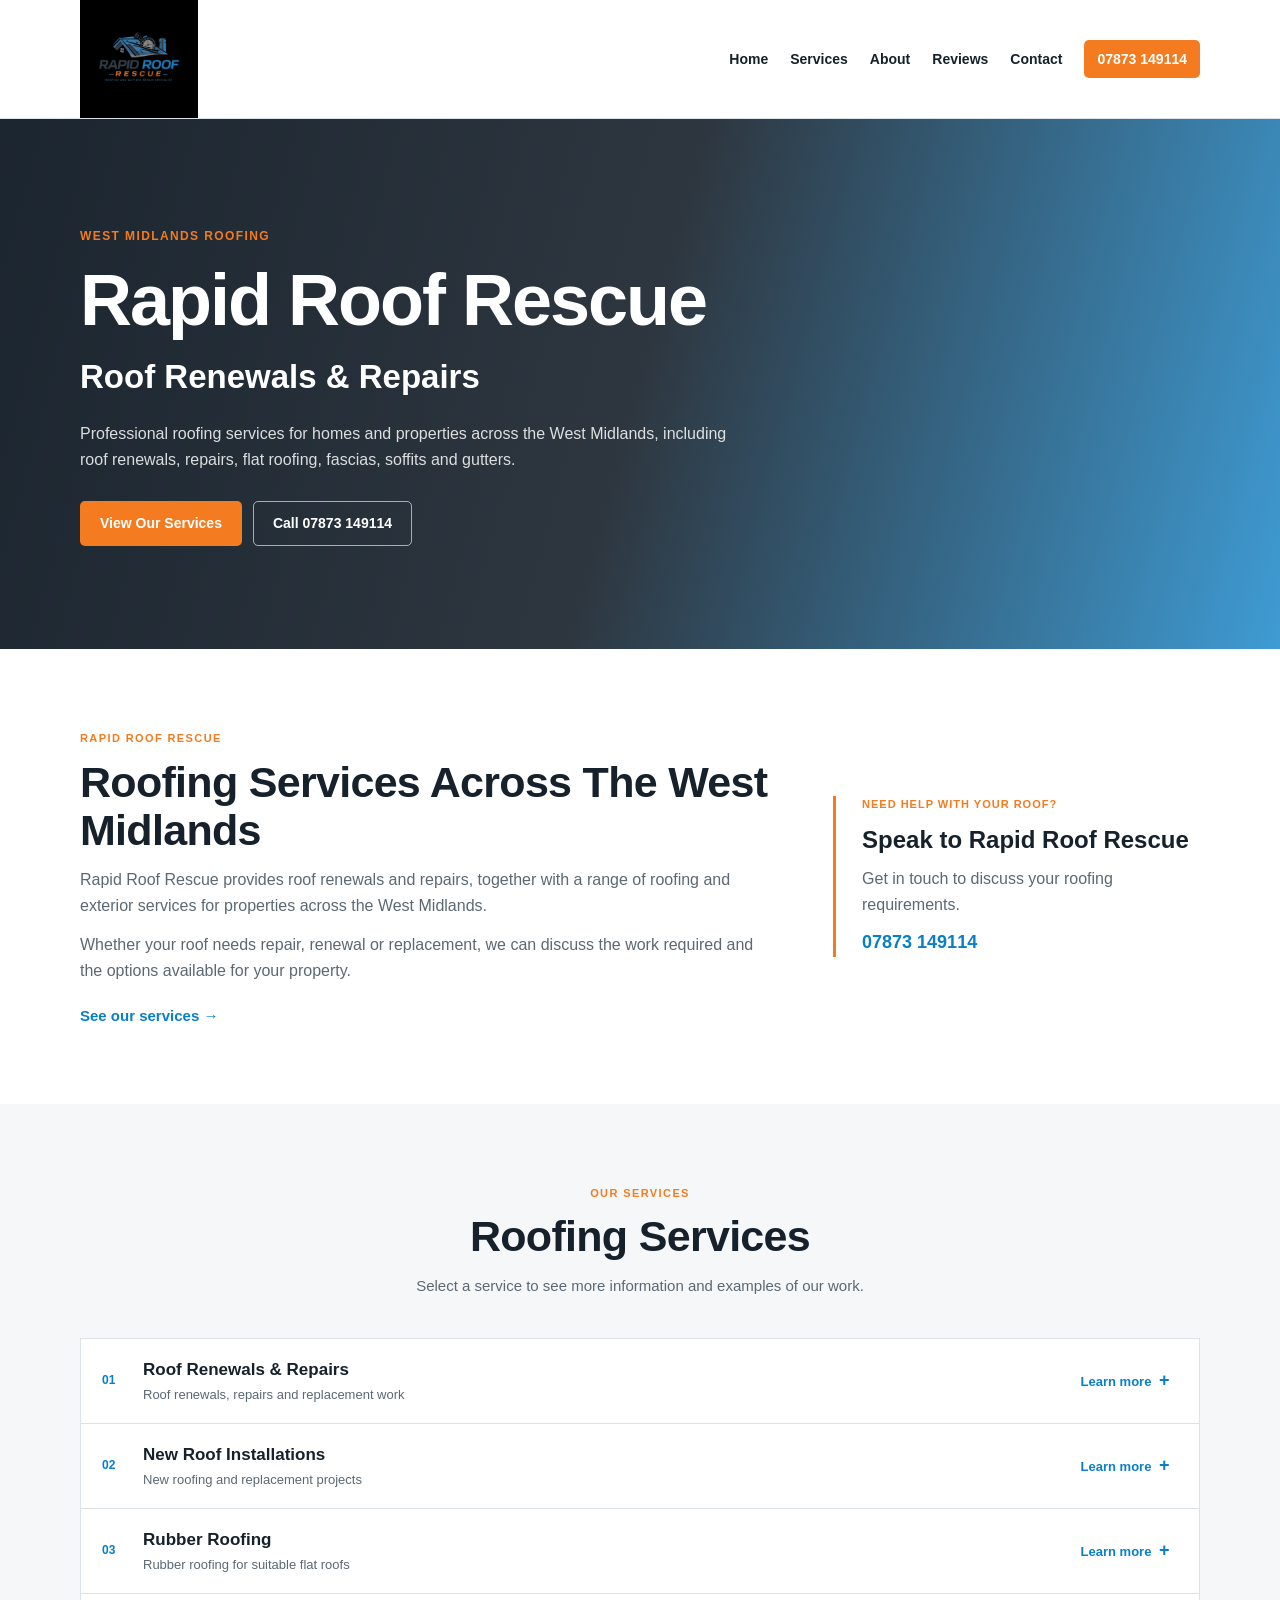
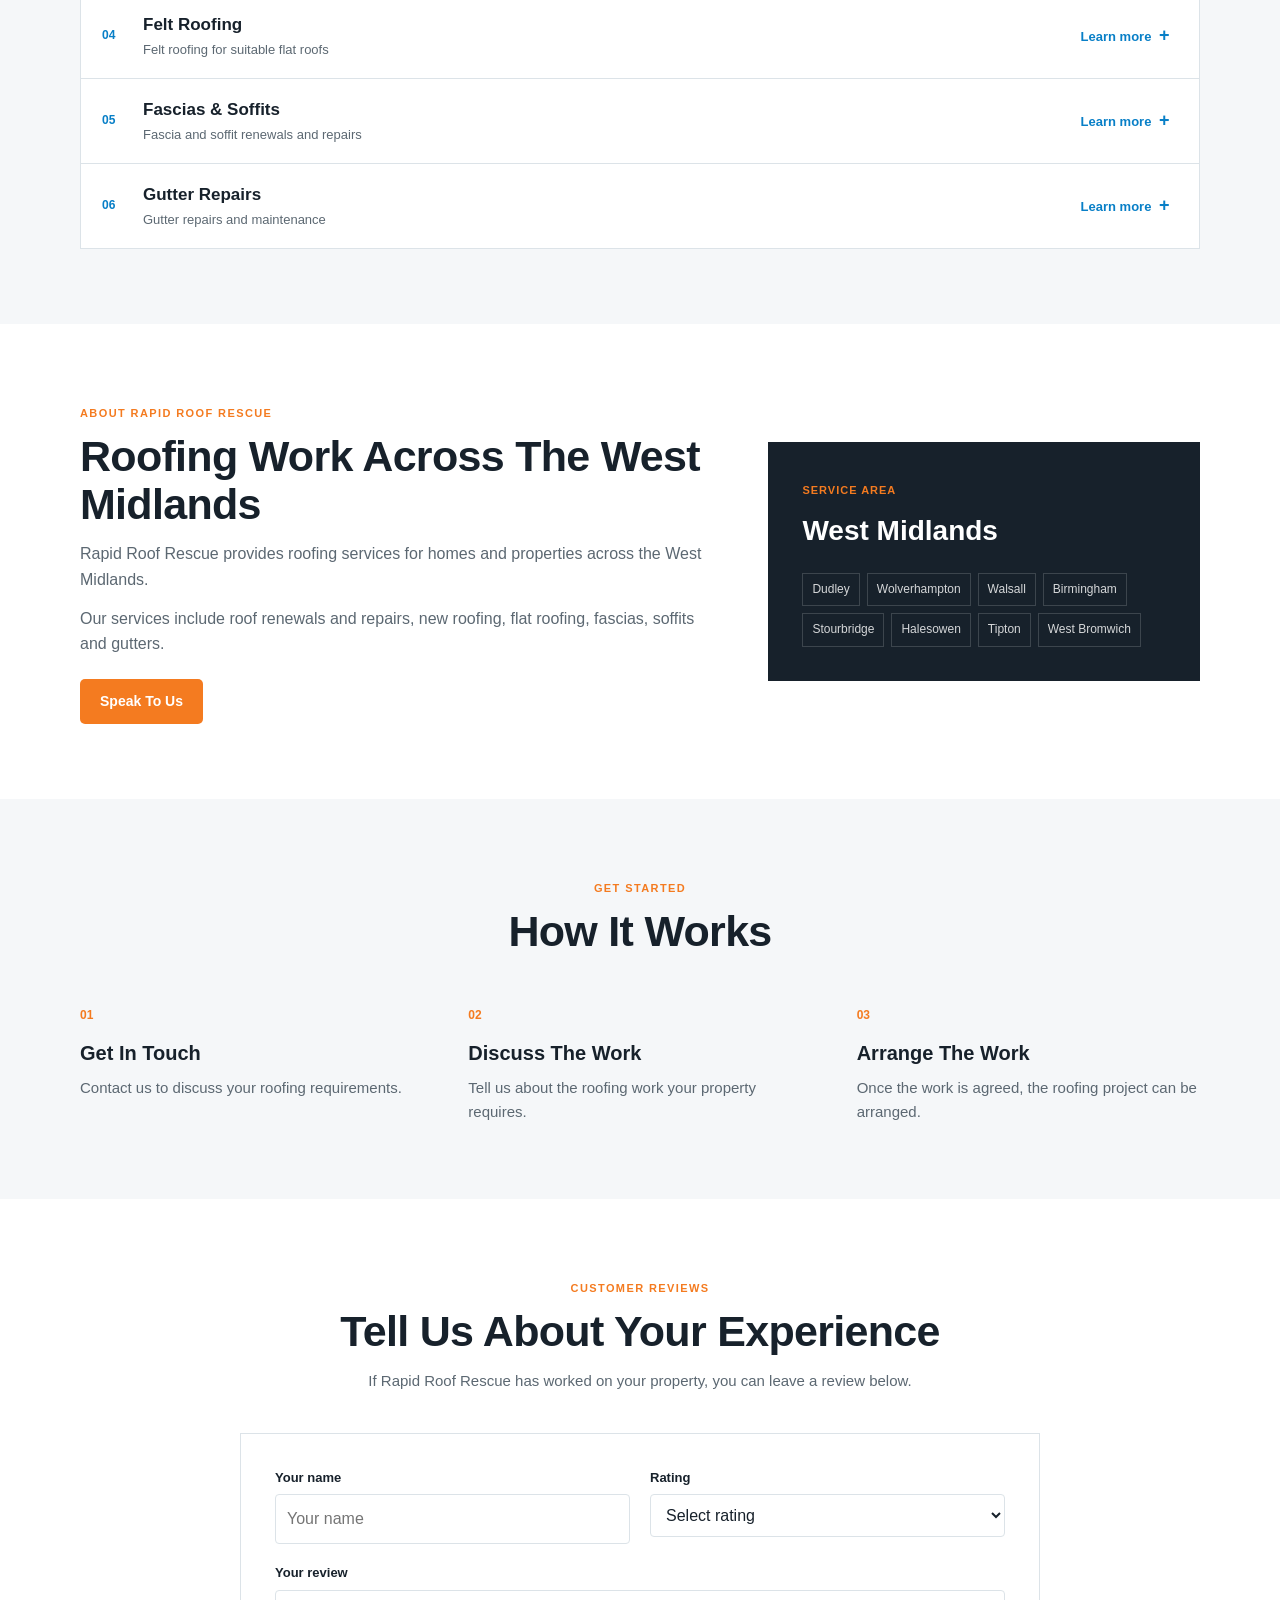
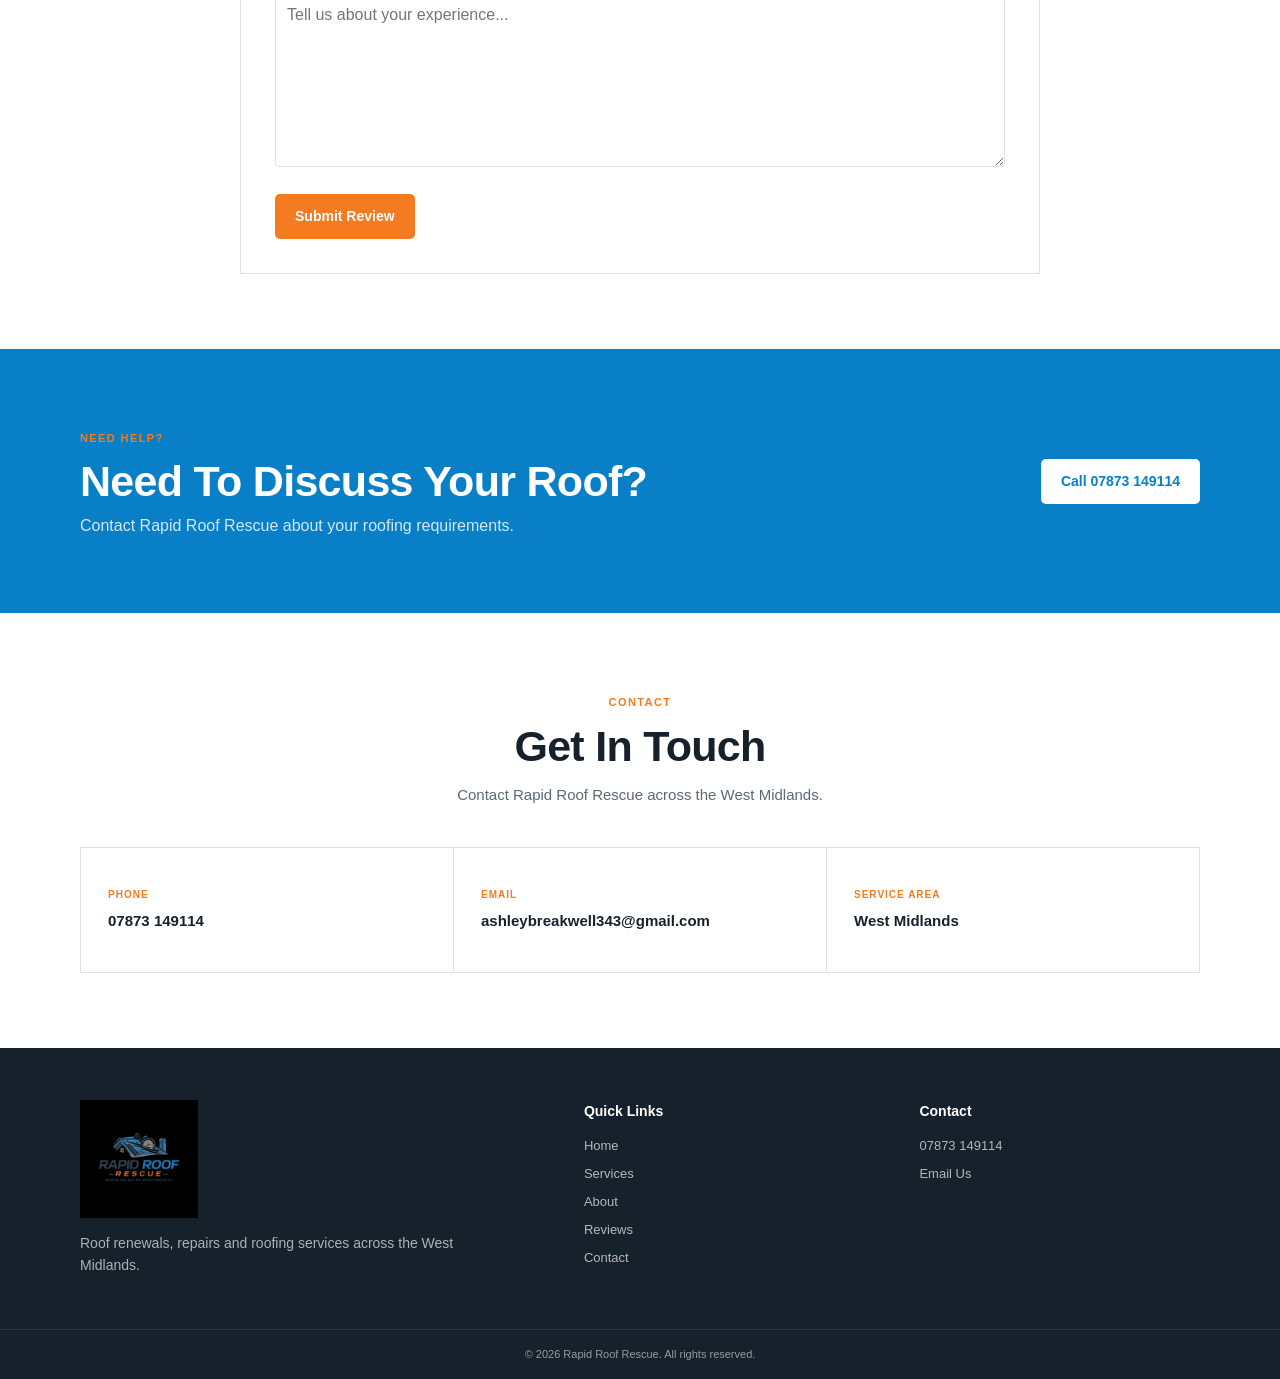
==== index.html @ 3bf78cc1 "Update index.html" ====
<!DOCTYPE html>
<html lang="en">
<head>
  <meta charset="UTF-8">
  <meta name="viewport" content="width=device-width, initial-scale=1.0">

  <meta
    name="description"
    content="Rapid Roof Rescue provides roof renewals and repairs, new roofing, flat roofing, fascias, soffits and gutter services across the West Midlands."
  >

  <meta name="theme-color" content="#087fc7">

  <meta property="og:title" content="Rapid Roof Rescue | Roof Renewals & Repairs">
  <meta
    property="og:description"
    content="Roof renewals, repairs, roofing, fascias, soffits and gutter services across the West Midlands."
  >
  <meta
    property="og:image"
    content="https://phrphcgktsourceof.github.io/Rapid-Roof-Rescue-/logo.jpeg"
  >

  <title>Rapid Roof Rescue | Roof Renewals & Repairs</title>

  <link rel="stylesheet" href="style.css">
</head>

<body>

<header class="site-header">

  <div class="header-inner">

    <a href="#home" class="logo-link">
      <img src="logo.jpeg" alt="Rapid Roof Rescue">
    </a>

    <button
      class="menu-toggle"
      id="menuToggle"
      type="button"
      aria-label="Open menu"
      aria-expanded="false"
      aria-controls="mainNav"
    >
      <span></span>
      <span></span>
      <span></span>
    </button>

    <nav class="main-nav" id="mainNav">

      <a href="#home">Home</a>
      <a href="#services">Services</a>
      <a href="#about">About</a>
      <a href="#reviews">Reviews</a>
      <a href="#contact">Contact</a>

      <a href="tel:07873149114" class="nav-call">
        07873 149114
      </a>

    </nav>

  </div>

</header>


<main>

  <!-- HERO -->

  <section class="hero" id="home">

    <div class="hero-content">

      <span class="hero-label">
        WEST MIDLANDS ROOFING
      </span>

      <h1>
        Rapid Roof Rescue
      </h1>

      <h2>
        Roof Renewals & Repairs
      </h2>

      <p>
        Professional roofing services for homes and properties
        across the West Midlands, including roof renewals,
        repairs, flat roofing, fascias, soffits and gutters.
      </p>

      <div class="hero-buttons">

        <a href="#services" class="btn btn-primary">
          View Our Services
        </a>

        <a href="tel:07873149114" class="btn btn-outline">
          Call 07873 149114
        </a>

      </div>

    </div>

  </section>


  <!-- INTRO -->

  <section class="intro-section">

    <div class="section-container intro-grid">

      <div class="intro-content">

        <span class="section-label">
          RAPID ROOF RESCUE
        </span>

        <h2>
          Roofing Services Across The West Midlands
        </h2>

        <p>
          Rapid Roof Rescue provides roof renewals and repairs,
          together with a range of roofing and exterior services
          for properties across the West Midlands.
        </p>

        <p>
          Whether your roof needs repair, renewal or replacement,
          we can discuss the work required and the options
          available for your property.
        </p>

        <a href="#services" class="simple-link">
          See our services →
        </a>

      </div>

      <div class="intro-contact">

        <div class="intro-contact-line"></div>

        <p class="small-heading">
          NEED HELP WITH YOUR ROOF?
        </p>

        <h3>
          Speak to Rapid Roof Rescue
        </h3>

        <p>
          Get in touch to discuss your roofing requirements.
        </p>

        <a href="tel:07873149114">
          07873 149114
        </a>

      </div>

    </div>

  </section>


  <!-- SERVICES -->

  <section class="services-section" id="services">

    <div class="section-container">

      <div class="section-heading">

        <span class="section-label">
          OUR SERVICES
        </span>

        <h2>
          Roofing Services
        </h2>

        <p>
          Select a service to see more information and
          examples of our work.
        </p>

      </div>


      <div class="services-list">


        <!-- 01 ROOF RENEWALS & REPAIRS -->

        <article class="service-item">

          <button
            class="service-toggle"
            type="button"
            aria-expanded="false"
            aria-controls="roof-renewals-content"
          >

            <span class="service-title">

              <span class="service-number">
                01
              </span>

              <span>
                <strong>
                  Roof Renewals & Repairs
                </strong>

                <small>
                  Roof renewals, repairs and replacement work
                </small>
              </span>

            </span>

            <span class="learn-more">
              Learn more
              <span class="plus">+</span>
            </span>

          </button>


          <div
            class="service-content"
            id="roof-renewals-content"
            hidden
          >

            <div class="service-description">

              <h3>
                Roof Renewals & Repairs
              </h3>

              <p>
                We provide roofing work for properties where a
                roof requires repair, renewal or replacement.
              </p>

              <p>
                This can include damaged, worn or ageing roofing
                that requires attention. The work required will
                depend on the condition and type of roof.
              </p>

            </div>


            <div class="service-gallery">

              <h4>
                Our Roofing Work
              </h4>

              <div class="photo-grid">

                <img src="photos/IMG_9228.jpeg" alt="Roofing work by Rapid Roof Rescue" loading="lazy">
                <img src="photos/IMG_9229.jpeg" alt="Roofing work by Rapid Roof Rescue" loading="lazy">
                <img src="photos/IMG_9230.jpeg" alt="Roofing work by Rapid Roof Rescue" loading="lazy">
                <img src="photos/IMG_9231.jpeg" alt="Roofing work by Rapid Roof Rescue" loading="lazy">
                <img src="photos/IMG_9232.jpeg" alt="Roofing work by Rapid Roof Rescue" loading="lazy">

                <img src="photos/IMG_9238.jpeg" alt="Roofing work by Rapid Roof Rescue" loading="lazy">
                <img src="photos/IMG_9239.jpeg" alt="Roofing work by Rapid Roof Rescue" loading="lazy">
                <img src="photos/IMG_9240.jpeg" alt="Roofing work by Rapid Roof Rescue" loading="lazy">
                <img src="photos/IMG_9241.jpeg" alt="Roofing work by Rapid Roof Rescue" loading="lazy">
                <img src="photos/IMG_9242.jpeg" alt="Roofing work by Rapid Roof Rescue" loading="lazy">
                <img src="photos/IMG_9243.jpeg" alt="Roofing work by Rapid Roof Rescue" loading="lazy">
                <img src="photos/IMG_9244.jpeg" alt="Roofing work by Rapid Roof Rescue" loading="lazy">
                <img src="photos/IMG_9245.jpeg" alt="Roofing work by Rapid Roof Rescue" loading="lazy">

                <img src="photos/IMG_9567.jpeg" alt="Roofing work by Rapid Roof Rescue" loading="lazy">

                <img src="photos/IMG_9645.jpeg" alt="Roofing work by Rapid Roof Rescue" loading="lazy">
                <img src="photos/IMG_9646.jpeg" alt="Roofing work by Rapid Roof Rescue" loading="lazy">
                <img src="photos/IMG_9647.jpeg" alt="Roofing work by Rapid Roof Rescue" loading="lazy">
                <img src="photos/IMG_9648.jpeg" alt="Roofing work by Rapid Roof Rescue" loading="lazy">
                <img src="photos/IMG_9649.jpeg" alt="Roofing work by Rapid Roof Rescue" loading="lazy">
                <img src="photos/IMG_9650.jpeg" alt="Roofing work by Rapid Roof Rescue" loading="lazy">
                <img src="photos/IMG_9651.jpeg" alt="Roofing work by Rapid Roof Rescue" loading="lazy">
                <img src="photos/IMG_9652.jpeg" alt="Roofing work by Rapid Roof Rescue" loading="lazy">

              </div>

            </div>

          </div>

        </article>


        <!-- 02 NEW ROOF INSTALLATIONS -->

        <article class="service-item">

          <button
            class="service-toggle"
            type="button"
            aria-expanded="false"
            aria-controls="new-roof-content"
          >

            <span class="service-title">

              <span class="service-number">
                02
              </span>

              <span>
                <strong>
                  New Roof Installations
                </strong>

                <small>
                  New roofing and replacement projects
                </small>
              </span>

            </span>

            <span class="learn-more">
              Learn more
              <span class="plus">+</span>
            </span>

          </button>


          <div
            class="service-content"
            id="new-roof-content"
            hidden
          >

            <div class="service-description">

              <h3>
                New Roof Installations
              </h3>

              <p>
                New roof installation work for properties
                requiring a new roof or a larger replacement
                roofing project.
              </p>

              <p>
                The type of roofing work required will depend
                on the property, existing roof and project
                requirements.
              </p>

            </div>

          </div>

        </article>


        <!-- 03 RUBBER ROOFING -->

        <article class="service-item">

          <button
            class="service-toggle"
            type="button"
            aria-expanded="false"
            aria-controls="rubber-roof-content"
          >

            <span class="service-title">

              <span class="service-number">
                03
              </span>

              <span>
                <strong>
                  Rubber Roofing
                </strong>

                <small>
                  Rubber roofing for suitable flat roofs
                </small>
              </span>

            </span>

            <span class="learn-more">
              Learn more
              <span class="plus">+</span>
            </span>

          </button>


          <div
            class="service-content"
            id="rubber-roof-content"
            hidden
          >

            <div class="service-description">

              <h3>
                Rubber Roofing
              </h3>

              <p>
                Rubber roofing can provide a durable covering
                for suitable flat and low-pitched roofing
                systems.
              </p>

              <p>
                We can discuss the condition of the existing
                roof and the work required for your property.
              </p>

            </div>

          </div>

        </article>


        <!-- 04 FELT ROOFING -->

        <article class="service-item">

          <button
            class="service-toggle"
            type="button"
            aria-expanded="false"
            aria-controls="felt-roof-content"
          >

            <span class="service-title">

              <span class="service-number">
                04
              </span>

              <span>
                <strong>
                  Felt Roofing
                </strong>

                <small>
                  Felt roofing for suitable flat roofs
                </small>
              </span>

            </span>

            <span class="learn-more">
              Learn more
              <span class="plus">+</span>
            </span>

          </button>


          <div
            class="service-content"
            id="felt-roof-content"
            hidden
          >

            <div class="service-description">

              <h3>
                Felt Roofing
              </h3>

              <p>
                Felt roofing services for suitable flat roofing
                applications and roofing projects.
              </p>

              <p>
                We can discuss the condition of the existing
                roof and the work needed for your property.
              </p>

            </div>

          </div>

        </article>


        <!-- 05 FASCIAS & SOFFITS -->

        <article class="service-item">

          <button
            class="service-toggle"
            type="button"
            aria-expanded="false"
            aria-controls="fascia-content"
          >

            <span class="service-title">

              <span class="service-number">
                05
              </span>

              <span>
                <strong>
                  Fascias & Soffits
                </strong>

                <small>
                  Fascia and soffit renewals and repairs
                </small>
              </span>

            </span>

            <span class="learn-more">
              Learn more
              <span class="plus">+</span>
            </span>

          </button>


          <div
            class="service-content"
            id="fascia-content"
            hidden
          >

            <div class="service-description">

              <h3>
                Fascias & Soffits
              </h3>

              <p>
                We provide renewal, repair and replacement work
                for damaged, worn or ageing fascias and soffits.
              </p>

              <p>
                Fascias and soffits form an important part of
                the roofline and help protect the edges of the
                roof and property.
              </p>

            </div>


            <div class="service-gallery">

              <h4>
                Our Fascia & Soffit Work
              </h4>

              <div class="photo-grid">

                <img src="photos/IMG_9259.jpeg" alt="Fascia and soffit work by Rapid Roof Rescue" loading="lazy">

                <img src="photos/IMG_9260.jpeg" alt="Fascia and soffit work by Rapid Roof Rescue" loading="lazy">

                <img src="photos/IMG_9263.jpeg" alt="Fascia and soffit work by Rapid Roof Rescue" loading="lazy">

                <img src="photos/IMG_9264.jpeg" alt="Fascia and soffit work by Rapid Roof Rescue" loading="lazy">

                <img src="photos/IMG_9266.jpeg" alt="Fascia and soffit work by Rapid Roof Rescue" loading="lazy">

                <img src="photos/IMG_9267.jpeg" alt="Fascia and soffit work by Rapid Roof Rescue" loading="lazy">

              </div>

            </div>

          </div>

        </article>


        <!-- 06 GUTTER REPAIRS -->

        <article class="service-item">

          <button
            class="service-toggle"
            type="button"
            aria-expanded="false"
            aria-controls="gutter-content"
          >

            <span class="service-title">

              <span class="service-number">
                06
              </span>

              <span>
                <strong>
                  Gutter Repairs
                </strong>

                <small>
                  Gutter repairs and maintenance
                </small>
              </span>

            </span>

            <span class="learn-more">
              Learn more
              <span class="plus">+</span>
            </span>

          </button>


          <div
            class="service-content"
            id="gutter-content"
            hidden
          >

            <div class="service-description">

              <h3>
                Gutter Repairs
              </h3>

              <p>
                Gutter repairs and maintenance to help keep
                rainwater flowing away from your property.
              </p>

              <p>
                We can help with damaged or leaking guttering
                and other gutter-related issues.
              </p>

            </div>

          </div>

        </article>


      </div>

    </div>

  </section>


  <!-- ABOUT -->

  <section class="about-section" id="about">

    <div class="section-container about-grid">

      <div>

        <span class="section-label">
          ABOUT RAPID ROOF RESCUE
        </span>

        <h2>
          Roofing Work Across The West Midlands
        </h2>

        <p>
          Rapid Roof Rescue provides roofing services for
          homes and properties across the West Midlands.
        </p>

        <p>
          Our services include roof renewals and repairs,
          new roofing, flat roofing, fascias, soffits and
          gutters.
        </p>

        <a href="tel:07873149114" class="btn btn-primary">
          Speak To Us
        </a>

      </div>


      <div class="areas-box">

        <span class="area-label">
          SERVICE AREA
        </span>

        <h3>
          West Midlands
        </h3>

        <div class="area-list">

          <span>Dudley</span>
          <span>Wolverhampton</span>
          <span>Walsall</span>
          <span>Birmingham</span>
          <span>Stourbridge</span>
          <span>Halesowen</span>
          <span>Tipton</span>
          <span>West Bromwich</span>

        </div>

      </div>

    </div>

  </section>


  <!-- PROCESS -->

  <section class="process-section">

    <div class="section-container">

      <div class="section-heading">

        <span class="section-label">
          GET STARTED
        </span>

        <h2>
          How It Works
        </h2>

      </div>


      <div class="process-grid">

        <div class="process-item">

          <span>01</span>

          <h3>
            Get In Touch
          </h3>

          <p>
            Contact us to discuss your roofing requirements.
          </p>

        </div>


        <div class="process-item">

          <span>02</span>

          <h3>
            Discuss The Work
          </h3>

          <p>
            Tell us about the roofing work your property
            requires.
          </p>

        </div>


        <div class="process-item">

          <span>03</span>

          <h3>
            Arrange The Work
          </h3>

          <p>
            Once the work is agreed, the roofing project
            can be arranged.
          </p>

        </div>

      </div>

    </div>

  </section>


  <!-- REVIEWS -->

  <section class="reviews-section" id="reviews">

    <div class="section-container">

      <div class="section-heading">

        <span class="section-label">
          CUSTOMER REVIEWS
        </span>

        <h2>
          Tell Us About Your Experience
        </h2>

        <p>
          If Rapid Roof Rescue has worked on your property,
          you can leave a review below.
        </p>

      </div>


      <div class="review-box">

        <form
          action="https://formspree.io/f/mqpawypw"
          method="POST"
        >

          <div class="form-row">

            <div class="form-group">

              <label for="name">
                Your name
              </label>

              <input
                type="text"
                id="name"
                name="name"
                placeholder="Your name"
                required
              >

            </div>


            <div class="form-group">

              <label for="rating">
                Rating
              </label>

              <select
                id="rating"
                name="rating"
                required
              >

                <option value="">
                  Select rating
                </option>

                <option value="5">
                  5 Stars
                </option>

                <option value="4">
                  4 Stars
                </option>

                <option value="3">
                  3 Stars
                </option>

                <option value="2">
                  2 Stars
                </option>

                <option value="1">
                  1 Star
                </option>

              </select>

            </div>

          </div>


          <div class="form-group">

            <label for="review">
              Your review
            </label>

            <textarea
              id="review"
              name="review"
              rows="6"
              placeholder="Tell us about your experience..."
              required
            ></textarea>

          </div>


          <button
            type="submit"
            class="btn btn-primary"
          >
            Submit Review
          </button>

        </form>

      </div>

    </div>

  </section>


  <!-- CONTACT CTA -->

  <section class="contact-cta">

    <div class="section-container contact-cta-inner">

      <div>

        <span class="section-label">
          NEED HELP?
        </span>

        <h2>
          Need To Discuss Your Roof?
        </h2>

        <p>
          Contact Rapid Roof Rescue about your roofing
          requirements.
        </p>

      </div>


      <a
        href="tel:07873149114"
        class="btn btn-white"
      >
        Call 07873 149114
      </a>

    </div>

  </section>


  <!-- CONTACT -->

  <section class="contact-section" id="contact">

    <div class="section-container">

      <div class="section-heading">

        <span class="section-label">
          CONTACT
        </span>

        <h2>
          Get In Touch
        </h2>

        <p>
          Contact Rapid Roof Rescue across the West Midlands.
        </p>

      </div>


      <div class="contact-grid">

        <a
          href="tel:07873149114"
          class="contact-card"
        >

          <span class="contact-card-label">
            PHONE
          </span>

          <strong>
            07873 149114
          </strong>

        </a>


        <a
          href="mailto:ashleybreakwell343@gmail.com"
          class="contact-card"
        >

          <span class="contact-card-label">
            EMAIL
          </span>

          <strong>
            ashleybreakwell343@gmail.com
          </strong>

        </a>


        <div class="contact-card">

          <span class="contact-card-label">
            SERVICE AREA
          </span>

          <strong>
            West Midlands
          </strong>

        </div>

      </div>

    </div>

  </section>

</main>


<!-- FOOTER -->

<footer class="site-footer">

  <div class="footer-inner">

    <div class="footer-main">

      <img
        src="logo.jpeg"
        alt="Rapid Roof Rescue"
        class="footer-logo"
      >

      <p>
        Roof renewals, repairs and roofing services across
        the West Midlands.
      </p>

    </div>


    <div class="footer-column">

      <h3>
        Quick Links
      </h3>

      <a href="#home">
        Home
      </a>

      <a href="#services">
        Services
      </a>

      <a href="#about">
        About
      </a>

      <a href="#reviews">
        Reviews
      </a>

      <a href="#contact">
        Contact
      </a>

    </div>


    <div class="footer-column">

      <h3>
        Contact
      </h3>

      <a href="tel:07873149114">
        07873 149114
      </a>

      <a href="mailto:ashleybreakwell343@gmail.com">
        Email Us
      </a>

    </div>

  </div>


  <div class="footer-bottom">

    <p>
      © 2026 Rapid Roof Rescue. All rights reserved.
    </p>

  </div>

</footer>


<script>

document.addEventListener("DOMContentLoaded", function () {

  /* =========================
     MOBILE MENU
  ========================= */

  const menuToggle =
    document.getElementById("menuToggle");

  const mainNav =
    document.getElementById("mainNav");


  function closeMenu() {

    mainNav.classList.remove("show");

    menuToggle.setAttribute(
      "aria-expanded",
      "false"
    );

    menuToggle.setAttribute(
      "aria-label",
      "Open menu"
    );

  }


  menuToggle.addEventListener("click", function () {

    const isOpen =
      mainNav.classList.toggle("show");

    menuToggle.setAttribute(
      "aria-expanded",
      isOpen ? "true" : "false"
    );

    menuToggle.setAttribute(
      "aria-label",
      isOpen ? "Close menu" : "Open menu"
    );

  });


  mainNav.querySelectorAll("a").forEach(function (link) {

    link.addEventListener("click", closeMenu);

  });


  document.addEventListener("click", function (event) {

    if (
      !mainNav.contains(event.target) &&
      !menuToggle.contains(event.target)
    ) {

      closeMenu();

    }

  });


  window.addEventListener("resize", function () {

    if (window.innerWidth > 800) {

      closeMenu();

    }

  });


  /* =========================
     SERVICE DROPDOWNS
  ========================= */

  const serviceButtons =
    document.querySelectorAll(".service-toggle");


  serviceButtons.forEach(function (button) {

    button.addEventListener("click", function () {

      const contentId =
        button.getAttribute("aria-controls");

      const content =
        document.getElementById(contentId);

      const currentlyOpen =
        button.getAttribute("aria-expanded") === "true";


      /* Close all services */

      serviceButtons.forEach(function (otherButton) {

        const otherId =
          otherButton.getAttribute("aria-controls");

        const otherContent =
          document.getElementById(otherId);

        otherButton.setAttribute(
          "aria-expanded",
          "false"
        );

        otherButton.classList.remove("active");


        const otherPlus =
          otherButton.querySelector(".plus");

        if (otherPlus) {

          otherPlus.textContent = "+";

        }


        if (otherContent) {

          otherContent.hidden = true;

          otherContent.classList.remove("open");

        }

      });


      /* Open selected service */

      if (!currentlyOpen) {

        button.setAttribute(
          "aria-expanded",
          "true"
        );

        button.classList.add("active");


        const plus =
          button.querySelector(".plus");

        if (plus) {

          plus.textContent = "−";

        }


        content.hidden = false;

        requestAnimationFrame(function () {

          content.classList.add("open");

        });

      }

    });

  });

});

</script>

</body>
</html>
---- style.css ----
/* =========================================================
   RAPID ROOF RESCUE
   CLEAN PROFESSIONAL STYLE
========================================================= */

:root {
  --blue: #087fc7;
  --blue-dark: #05669f;
  --orange: #f47b20;

  --dark: #17212b;
  --dark-soft: #26343f;

  --white: #ffffff;
  --light: #f5f7f9;
  --light-blue: #edf6fb;

  --text: #17212b;
  --muted: #5c6872;

  --border: #dce3e8;

  --shadow: 0 8px 25px rgba(23, 33, 43, 0.07);
}


/* =========================================================
   RESET
========================================================= */

* {
  box-sizing: border-box;
  margin: 0;
  padding: 0;
}

html {
  scroll-behavior: smooth;
  scroll-padding-top: 70px;
}

body {
  font-family:
    Arial,
    Helvetica,
    sans-serif;

  background: var(--white);
  color: var(--text);

  line-height: 1.6;
}

img {
  max-width: 100%;
  display: block;
}

a {
  color: inherit;
  text-decoration: none;
}

button,
input,
textarea,
select {
  font: inherit;
}

[hidden] {
  display: none !important;
}


/* =========================================================
   HEADER
========================================================= */

.site-header {
  position: sticky;
  top: 0;
  z-index: 1000;

  background: rgba(255, 255, 255, 0.98);

  border-bottom: 1px solid var(--border);
}

.header-inner {
  width: min(1120px, calc(100% - 32px));

  min-height: 62px;

  margin: 0 auto;

  display: flex;
  align-items: center;
  justify-content: space-between;

  gap: 20px;
}

.logo-link {
  flex-shrink: 0;
}

.logo-link img {
  width: 118px;
  height: auto;
}

.main-nav {
  display: flex;
  align-items: center;
  gap: 22px;
}

.main-nav a {
  color: var(--dark);

  font-size: 14px;
  font-weight: 700;

  transition: color 0.2s ease;
}

.main-nav a:hover {
  color: var(--blue);
}

.main-nav .nav-call {
  background: var(--orange);
  color: var(--white);

  padding: 8px 13px;

  border-radius: 5px;
}

.main-nav .nav-call:hover {
  background: #dc6914;
  color: var(--white);
}


/* =========================================================
   MOBILE MENU
========================================================= */

.menu-toggle {
  display: none;

  width: 38px;
  height: 38px;

  border: 1px solid var(--border);

  background: var(--white);

  border-radius: 5px;

  cursor: pointer;

  padding: 7px;
}

.menu-toggle span {
  display: block;

  width: 21px;
  height: 2px;

  margin: 4px auto;

  background: var(--dark);

  transition: 0.2s ease;
}


/* =========================================================
   HERO
========================================================= */

.hero {
  min-height: 530px;

  display: flex;
  align-items: center;

  background:
    linear-gradient(
      105deg,
      rgba(23, 33, 43, 0.98),
      rgba(23, 33, 43, 0.90),
      rgba(8, 127, 199, 0.78)
    );
}

.hero-content {
  width: min(1120px, calc(100% - 32px));

  margin: 0 auto;

  padding: 80px 0;
}

.hero-label {
  display: inline-block;

  margin-bottom: 17px;

  color: var(--orange);

  font-size: 12px;

  font-weight: 800;

  letter-spacing: 1.4px;
}

.hero h1 {
  max-width: 800px;

  color: var(--white);

  font-size: clamp(43px, 7vw, 72px);

  line-height: 1;

  letter-spacing: -2px;

  margin-bottom: 15px;
}

.hero h2 {
  color: var(--white);

  font-size: clamp(23px, 4vw, 33px);

  font-weight: 600;

  margin-bottom: 18px;
}

.hero p {
  max-width: 650px;

  color: rgba(255, 255, 255, 0.84);

  font-size: 16px;

  margin-bottom: 28px;
}

.hero-buttons {
  display: flex;
  flex-wrap: wrap;
  gap: 11px;
}


/* =========================================================
   BUTTONS
========================================================= */

.btn {
  display: inline-flex;

  align-items: center;
  justify-content: center;

  min-height: 45px;

  padding: 10px 19px;

  border: 1px solid transparent;

  border-radius: 5px;

  font-size: 14px;
  font-weight: 800;

  cursor: pointer;

  transition:
    background 0.2s ease,
    border-color 0.2s ease,
    transform 0.2s ease;
}

.btn:hover {
  transform: translateY(-1px);
}

.btn-primary {
  background: var(--orange);
  color: var(--white);
}

.btn-primary:hover {
  background: #dc6914;
}

.btn-outline {
  border-color: rgba(255, 255, 255, 0.6);

  color: var(--white);

  background: transparent;
}

.btn-outline:hover {
  background: var(--white);
  color: var(--dark);
}

.btn-white {
  background: var(--white);
  color: var(--blue);
}

.btn-white:hover {
  background: #f1f5f7;
}


/* =========================================================
   GENERAL
========================================================= */

.section-container {
  width: min(1120px, calc(100% - 32px));

  margin: 0 auto;

  padding: 75px 0;
}

.section-label {
  display: inline-block;

  color: var(--orange);

  font-size: 11px;

  font-weight: 800;

  letter-spacing: 1.4px;

  margin-bottom: 10px;
}

.section-heading {
  max-width: 700px;

  margin: 0 auto 40px;

  text-align: center;
}

.section-heading h2,
.intro-content h2,
.about-section h2,
.contact-cta h2 {
  font-size: clamp(29px, 5vw, 43px);

  line-height: 1.12;

  letter-spacing: -0.7px;

  margin-bottom: 13px;
}

.section-heading p {
  color: var(--muted);

  font-size: 15px;
}


/* =========================================================
   INTRO
========================================================= */

.intro-section {
  background: var(--white);
}

.intro-grid {
  display: grid;

  grid-template-columns: 1.5fr 0.8fr;

  gap: 65px;

  align-items: center;
}

.intro-content p {
  max-width: 700px;

  color: var(--muted);

  font-size: 16px;

  margin-bottom: 14px;
}

.simple-link {
  display: inline-block;

  margin-top: 7px;

  color: var(--blue);

  font-size: 15px;

  font-weight: 800;
}

.intro-contact {
  border-left: 3px solid var(--orange);

  padding-left: 26px;
}

.intro-contact .small-heading {
  color: var(--orange);

  font-size: 11px;

  font-weight: 800;

  letter-spacing: 1px;

  margin-bottom: 7px;
}

.intro-contact h3 {
  font-size: 24px;

  margin-bottom: 7px;
}

.intro-contact p {
  color: var(--muted);

  margin-bottom: 11px;
}

.intro-contact a {
  color: var(--blue);

  font-size: 18px;

  font-weight: 800;
}


/* =========================================================
   SERVICES
========================================================= */

.services-section {
  background: var(--light);
}

.services-list {
  border-top: 1px solid var(--border);
}

.service-item {
  background: var(--white);

  border: 1px solid var(--border);

  border-top: none;
}

.service-toggle {
  width: 100%;

  min-height: 80px;

  border: none;

  background: var(--white);

  color: var(--text);

  cursor: pointer;

  padding: 17px 21px;

  display: flex;

  align-items: center;

  justify-content: space-between;

  gap: 20px;

  text-align: left;
}

.service-toggle:hover {
  background: #fafcfd;
}

.service-toggle.active {
  background: var(--light-blue);
}

.service-title {
  display: flex;

  align-items: center;

  gap: 17px;
}

.service-number {
  color: var(--blue);

  font-size: 12px;

  font-weight: 900;

  min-width: 24px;
}

.service-title strong {
  display: block;

  font-size: 17px;

  margin-bottom: 2px;
}

.service-title small {
  display: block;

  color: var(--muted);

  font-size: 13px;

  font-weight: 400;
}

.learn-more {
  flex-shrink: 0;

  color: var(--blue);

  font-size: 13px;

  font-weight: 800;

  white-space: nowrap;
}

.plus {
  display: inline-block;

  width: 19px;

  margin-left: 4px;

  font-size: 18px;
}


/* =========================================================
   EXPANDED SERVICE
========================================================= */

.service-content {
  padding: 0 30px 32px;

  border-top: 1px solid var(--border);

  background: #fbfcfd;
}

.service-content.open {
  animation: serviceOpen 0.22s ease;
}

@keyframes serviceOpen {

  from {
    opacity: 0;
    transform: translateY(-4px);
  }

  to {
    opacity: 1;
    transform: translateY(0);
  }

}

.service-description {
  max-width: 780px;

  padding: 27px 0 25px;
}

.service-description h3 {
  font-size: 24px;

  margin-bottom: 11px;
}

.service-description p {
  color: var(--muted);

  font-size: 15px;

  margin-bottom: 11px;
}

.service-gallery h4 {
  font-size: 16px;

  margin-bottom: 14px;
}

.photo-grid {
  display: grid;

  grid-template-columns: repeat(4, 1fr);

  gap: 11px;
}

.photo-grid img {
  width: 100%;

  height: 185px;

  object-fit: cover;

  border-radius: 5px;

  background: #e8edf0;

  border: 1px solid #e1e7eb;

  transition:
    transform 0.2s ease,
    box-shadow 0.2s ease;
}

.photo-grid img:hover {
  transform: translateY(-2px);

  box-shadow: var(--shadow);
}


/* =========================================================
   ABOUT
========================================================= */

.about-section {
  background: var(--white);
}

.about-grid {
  display: grid;

  grid-template-columns: 1.3fr 0.9fr;

  gap: 65px;

  align-items: center;
}

.about-section p {
  color: var(--muted);

  font-size: 16px;

  margin-bottom: 13px;
}

.about-section .btn {
  margin-top: 9px;
}

.areas-box {
  background: var(--dark);

  padding: 34px;

  color: var(--white);
}

.area-label {
  color: var(--orange);

  font-size: 11px;

  font-weight: 800;

  letter-spacing: 1px;
}

.areas-box h3 {
  font-size: 28px;

  margin: 8px 0 19px;
}

.area-list {
  display: flex;

  flex-wrap: wrap;

  gap: 7px;
}

.area-list span {
  padding: 6px 9px;

  border: 1px solid rgba(255,255,255,0.16);

  color: rgba(255,255,255,0.82);

  font-size: 12px;
}


/* =========================================================
   PROCESS
========================================================= */

.process-section {
  background: var(--light);
}

.process-grid {
  display: grid;

  grid-template-columns: repeat(3, 1fr);

  gap: 45px;
}

.process-item {
  padding-top: 10px;
}

.process-item span {
  display: block;

  color: var(--orange);

  font-size: 12px;

  font-weight: 900;

  margin-bottom: 12px;
}

.process-item h3 {
  font-size: 20px;

  margin-bottom: 7px;
}

.process-item p {
  color: var(--muted);

  font-size: 15px;
}


/* =========================================================
   REVIEWS
========================================================= */

.reviews-section {
  background: var(--white);
}

.review-box {
  max-width: 800px;

  margin: 0 auto;

  padding: 34px;

  border: 1px solid var(--border);

  background: var(--white);
}

.form-row {
  display: grid;

  grid-template-columns: 1fr 1fr;

  gap: 20px;
}

.form-group {
  margin-bottom: 19px;
}

.form-group label {
  display: block;

  margin-bottom: 6px;

  font-size: 13px;

  font-weight: 800;
}

.form-group input,
.form-group select,
.form-group textarea {
  width: 100%;

  border: 1px solid var(--border);

  background: var(--white);

  color: var(--text);

  padding: 11px;

  border-radius: 4px;

  outline: none;
}

.form-group input:focus,
.form-group select:focus,
.form-group textarea:focus {
  border-color: var(--blue);

  box-shadow:
    0 0 0 2px rgba(8,127,199,0.1);
}

.form-group textarea {
  resize: vertical;
}


/* =========================================================
   CONTACT CTA
========================================================= */

.contact-cta {
  background: var(--blue);

  color: var(--white);
}

.contact-cta-inner {
  display: flex;

  align-items: center;

  justify-content: space-between;

  gap: 35px;
}

.contact-cta .section-label {
  color: var(--orange);
}

.contact-cta h2 {
  margin-bottom: 7px;
}

.contact-cta p {
  color: rgba(255,255,255,0.82);
}


/* =========================================================
   CONTACT
========================================================= */

.contact-section {
  background: var(--white);
}

.contact-grid {
  display: grid;

  grid-template-columns: repeat(3, 1fr);

  border-top: 1px solid var(--border);

  border-left: 1px solid var(--border);
}

.contact-card {
  min-height: 125px;

  padding: 27px;

  border-right: 1px solid var(--border);

  border-bottom: 1px solid var(--border);

  display: flex;

  flex-direction: column;

  justify-content: center;

  transition: background 0.2s ease;
}

.contact-card:hover {
  background: var(--light);
}

.contact-card-label {
  color: var(--orange);

  font-size: 10px;

  font-weight: 900;

  letter-spacing: 1px;

  margin-bottom: 6px;
}

.contact-card strong {
  color: var(--dark);

  font-size: 15px;

  word-break: break-word;
}


/* =========================================================
   FOOTER
========================================================= */

.site-footer {
  background: var(--dark);

  color: var(--white);
}

.footer-inner {
  width: min(1120px, calc(100% - 32px));

  margin: 0 auto;

  padding: 52px 0;

  display: grid;

  grid-template-columns: 1.6fr 1fr 1fr;

  gap: 55px;
}

.footer-logo {
  width: 118px;

  margin-bottom: 14px;
}

.footer-main p {
  max-width: 380px;

  color: rgba(255,255,255,0.65);

  font-size: 14px;
}

.footer-column {
  display: flex;

  flex-direction: column;

  align-items: flex-start;

  gap: 7px;
}

.footer-column h3 {
  font-size: 14px;

  margin-bottom: 7px;
}

.footer-column a {
  color: rgba(255,255,255,0.68);

  font-size: 13px;
}

.footer-column a:hover {
  color: var(--orange);
}

.footer-bottom {
  border-top: 1px solid rgba(255,255,255,0.1);

  text-align: center;

  padding: 16px;
}

.footer-bottom p {
  color: rgba(255,255,255,0.55);

  font-size: 11px;
}


/* =========================================================
   MOBILE
========================================================= */

@media (max-width: 800px) {

  .header-inner {
    min-height: 58px;
  }

  .logo-link img {
    width: 105px;
  }

  .menu-toggle {
    display: block;
  }

  .main-nav {
    position: absolute;

    top: 58px;

    left: 0;
    right: 0;

    display: none;

    flex-direction: column;

    align-items: stretch;

    gap: 0;

    padding: 7px 16px 14px;

    background: var(--white);

    border-bottom: 1px solid var(--border);

    box-shadow: 0 8px 20px rgba(23,33,43,0.06);
  }

  .main-nav.show {
    display: flex;
  }

  .main-nav a {
    padding: 11px 3px;

    border-bottom: 1px solid var(--border);
  }

  .main-nav .nav-call {
    margin-top: 9px;

    text-align: center;

    border: none;
  }

  .hero {
    min-height: 510px;
  }

  .hero-content {
    padding: 65px 0;
  }

  .hero h1 {
    font-size: clamp(40px, 13vw, 57px);
  }

  .hero h2 {
    font-size: 25px;
  }

  .hero p {
    font-size: 15px;
  }

  .intro-grid,
  .about-grid {
    grid-template-columns: 1fr;

    gap: 38px;
  }

  .service-toggle {
    padding: 16px;

    gap: 14px;
  }

  .service-title {
    gap: 11px;
  }

  .service-title strong {
    font-size: 15px;
  }

  .service-title small {
    font-size: 12px;
  }

  .learn-more {
    font-size: 12px;
  }

  .service-content {
    padding: 0 17px 24px;
  }

  .photo-grid {
    grid-template-columns: repeat(2, 1fr);

    gap: 9px;
  }

  .photo-grid img {
    height: 150px;
  }

  .process-grid {
    grid-template-columns: 1fr;

    gap: 28px;
  }

  .contact-cta-inner {
    flex-direction: column;

    align-items: flex-start;
  }

  .contact-cta .btn {
    width: 100%;
  }

  .contact-grid {
    grid-template-columns: 1fr;
  }

  .footer-inner {
    grid-template-columns: 1fr;

    gap: 32px;
  }
}


@media (max-width: 500px) {

  .section-container {
    padding: 58px 0;
  }

  .hero-buttons {
    flex-direction: column;

    align-items: stretch;
  }

  .hero-buttons .btn {
    width: 100%;
  }

  .service-toggle {
    min-height: 72px;
  }

  .service-title small {
    display: none;
  }

  .photo-grid img {
    height: 135px;
  }

  .review-box {
    padding: 23px 17px;
  }

  .form-row {
    grid-template-columns: 1fr;
  }

  .areas-box {
    padding: 27px;
  }
}


/* =========================================================
   ACCESSIBILITY
========================================================= */

a:focus-visible,
button:focus-visible,
input:focus-visible,
textarea:focus-visible,
select:focus-visible {
  outline: 3px solid rgba(244,123,32,0.55);

  outline-offset: 3px;
}
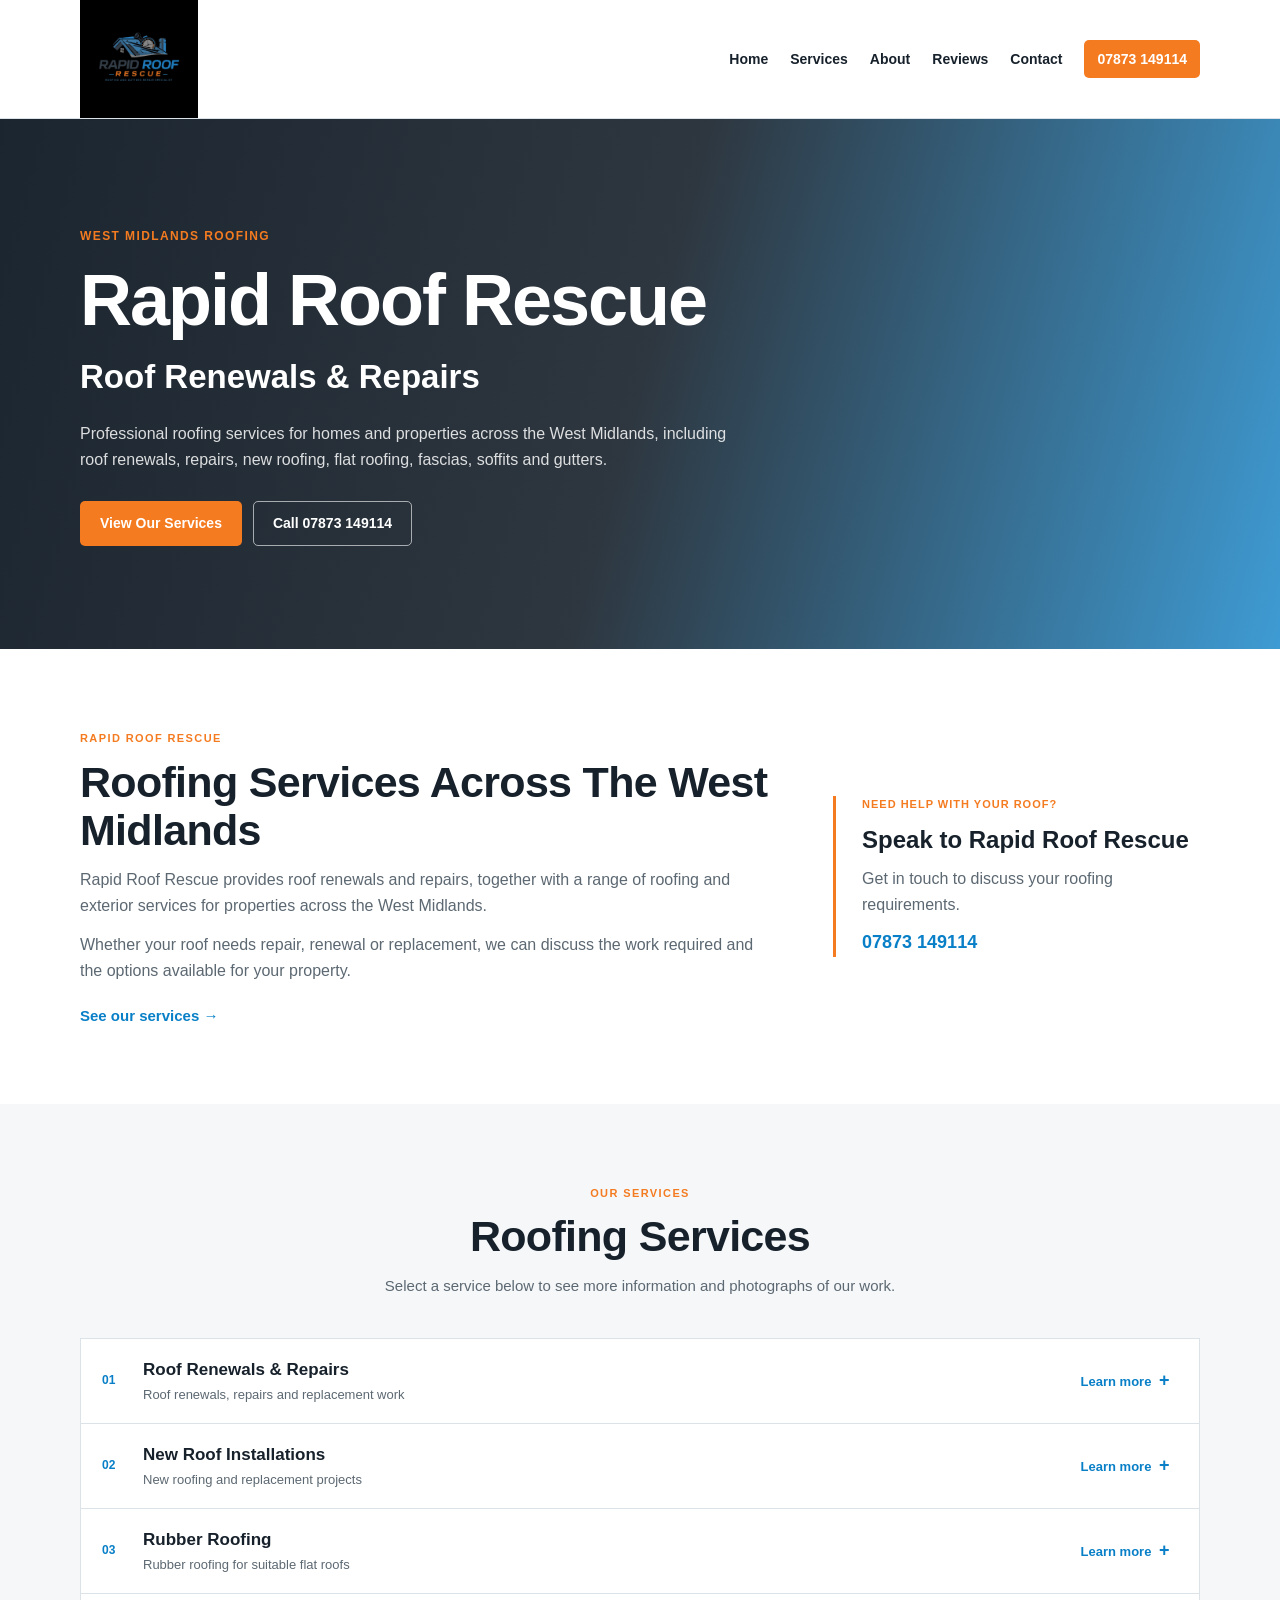
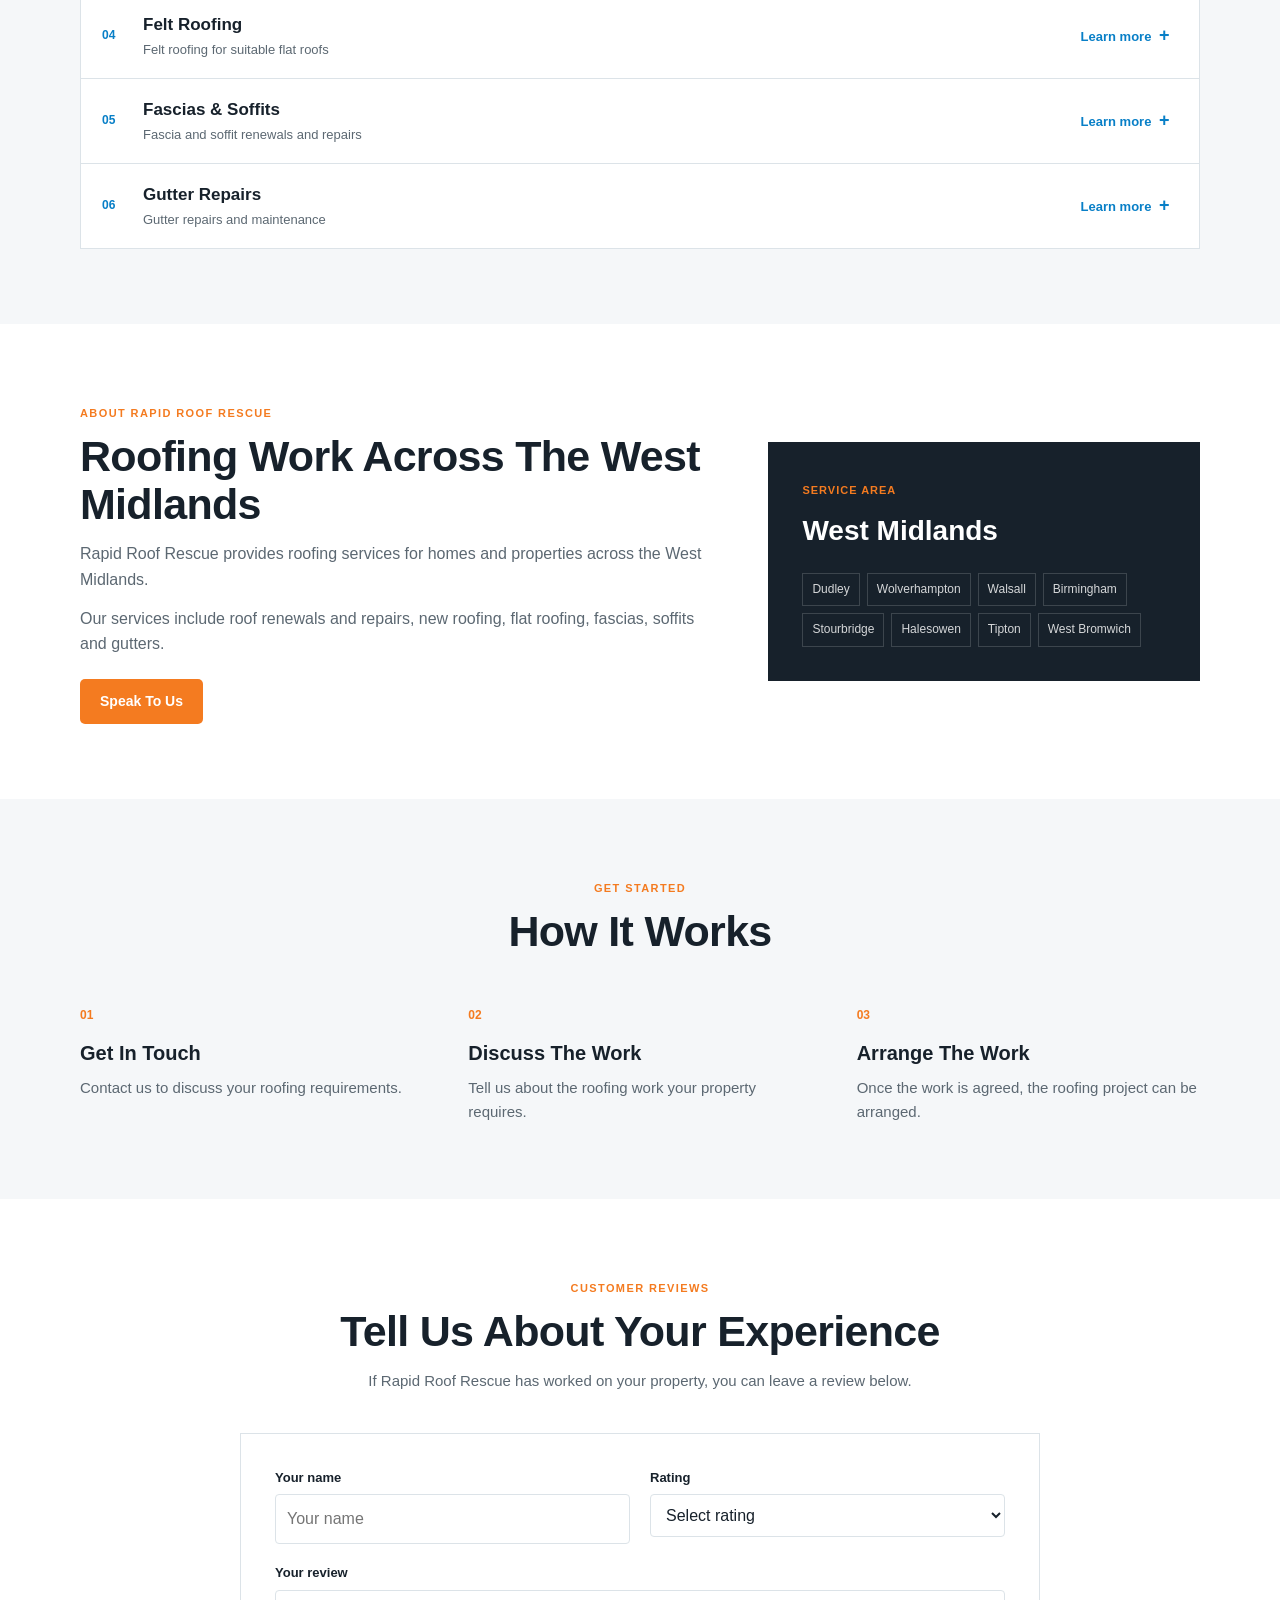
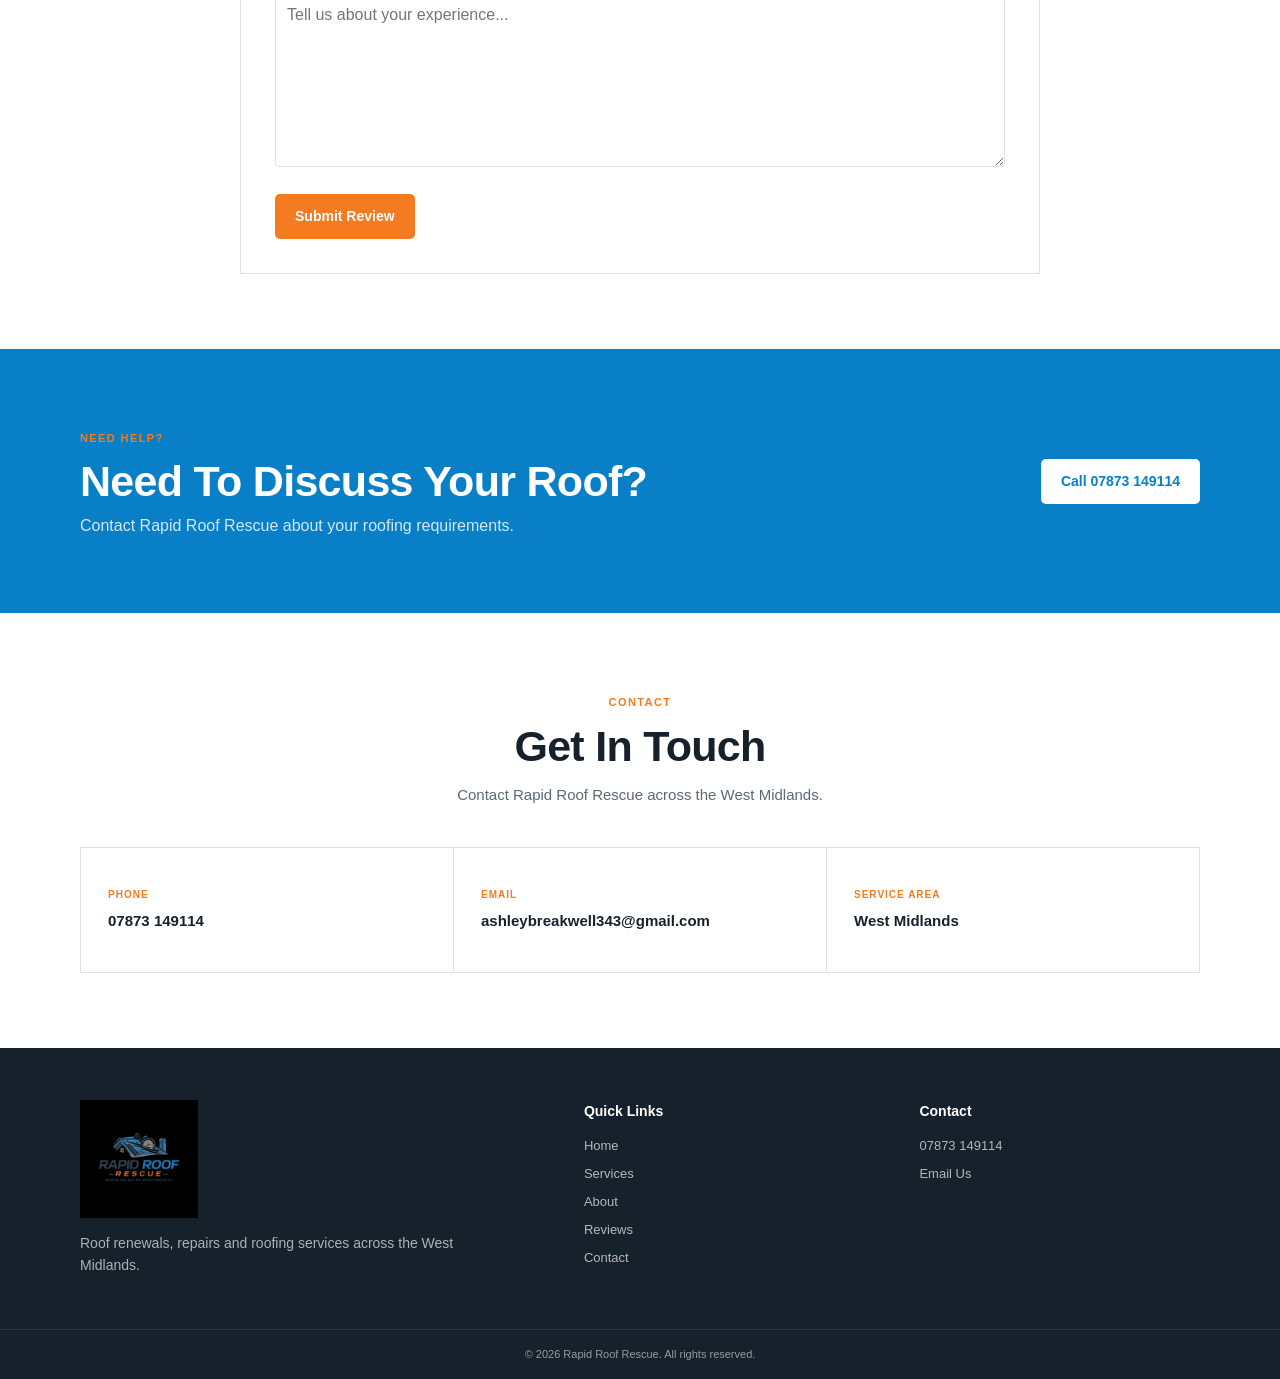
==== commit 2c4b68a7: "Update fmt.Println message from 'Hello' to 'Goodbye'" ====
--- a/index.html
+++ b/index.html
@@ -1,8 +1,13 @@
 <!DOCTYPE html>
 <html lang="en">
 <head>
+
   <meta charset="UTF-8">
-  <meta name="viewport" content="width=device-width, initial-scale=1.0">
+
+  <meta
+    name="viewport"
+    content="width=device-width, initial-scale=1.0"
+  >
 
   <meta
     name="description"
@@ -11,11 +16,16 @@
 
   <meta name="theme-color" content="#087fc7">
 
-  <meta property="og:title" content="Rapid Roof Rescue | Roof Renewals & Repairs">
+  <meta
+    property="og:title"
+    content="Rapid Roof Rescue | Roof Renewals & Repairs"
+  >
+
   <meta
     property="og:description"
-    content="Roof renewals, repairs, roofing, fascias, soffits and gutter services across the West Midlands."
+    content="Roof renewals, repairs, new roofing, flat roofing, fascias, soffits and gutter services across the West Midlands."
   >
+
   <meta
     property="og:image"
     content="https://phrphcgktsourceof.github.io/Rapid-Roof-Rescue-/logo.jpeg"
@@ -24,16 +34,25 @@
   <title>Rapid Roof Rescue | Roof Renewals & Repairs</title>
 
   <link rel="stylesheet" href="style.css">
+
 </head>
 
 <body>
 
+
+<!-- =====================================================
+     HEADER
+===================================================== -->
+
 <header class="site-header">
 
   <div class="header-inner">
 
     <a href="#home" class="logo-link">
-      <img src="logo.jpeg" alt="Rapid Roof Rescue">
+      <img
+        src="logo.jpeg"
+        alt="Rapid Roof Rescue"
+      >
     </a>
 
     <button
@@ -52,12 +71,19 @@
     <nav class="main-nav" id="mainNav">
 
       <a href="#home">Home</a>
+
       <a href="#services">Services</a>
+
       <a href="#about">About</a>
+
       <a href="#reviews">Reviews</a>
+
       <a href="#contact">Contact</a>
 
-      <a href="tel:07873149114" class="nav-call">
+      <a
+        href="tel:07873149114"
+        class="nav-call"
+      >
         07873 149114
       </a>
 
@@ -70,986 +96,1189 @@
 
 <main>
 
-  <!-- HERO -->
-
-  <section class="hero" id="home">
-
-    <div class="hero-content">
-
-      <span class="hero-label">
-        WEST MIDLANDS ROOFING
-      </span>
-
-      <h1>
-        Rapid Roof Rescue
-      </h1>
-
-      <h2>
-        Roof Renewals & Repairs
-      </h2>
-
-      <p>
-        Professional roofing services for homes and properties
-        across the West Midlands, including roof renewals,
-        repairs, flat roofing, fascias, soffits and gutters.
-      </p>
-
-      <div class="hero-buttons">
-
-        <a href="#services" class="btn btn-primary">
-          View Our Services
-        </a>
-
-        <a href="tel:07873149114" class="btn btn-outline">
-          Call 07873 149114
-        </a>
-
-      </div>
-
-    </div>
-
-  </section>
-
-
-  <!-- INTRO -->
-
-  <section class="intro-section">
-
-    <div class="section-container intro-grid">
-
-      <div class="intro-content">
-
-        <span class="section-label">
-          RAPID ROOF RESCUE
-        </span>
-
-        <h2>
-          Roofing Services Across The West Midlands
-        </h2>
-
-        <p>
-          Rapid Roof Rescue provides roof renewals and repairs,
-          together with a range of roofing and exterior services
-          for properties across the West Midlands.
-        </p>
-
-        <p>
-          Whether your roof needs repair, renewal or replacement,
-          we can discuss the work required and the options
-          available for your property.
-        </p>
-
-        <a href="#services" class="simple-link">
-          See our services →
-        </a>
-
-      </div>
-
-      <div class="intro-contact">
-
-        <div class="intro-contact-line"></div>
-
-        <p class="small-heading">
-          NEED HELP WITH YOUR ROOF?
-        </p>
-
-        <h3>
-          Speak to Rapid Roof Rescue
-        </h3>
-
-        <p>
-          Get in touch to discuss your roofing requirements.
-        </p>
-
-        <a href="tel:07873149114">
-          07873 149114
-        </a>
-
-      </div>
-
-    </div>
-
-  </section>
-
-
-  <!-- SERVICES -->
-
-  <section class="services-section" id="services">
-
-    <div class="section-container">
-
-      <div class="section-heading">
-
-        <span class="section-label">
-          OUR SERVICES
-        </span>
-
-        <h2>
-          Roofing Services
-        </h2>
-
-        <p>
-          Select a service to see more information and
-          examples of our work.
-        </p>
-
-      </div>
-
-
-      <div class="services-list">
-
-
-        <!-- 01 ROOF RENEWALS & REPAIRS -->
-
-        <article class="service-item">
-
-          <button
-            class="service-toggle"
-            type="button"
-            aria-expanded="false"
-            aria-controls="roof-renewals-content"
-          >
-
-            <span class="service-title">
-
-              <span class="service-number">
-                01
-              </span>
-
-              <span>
-                <strong>
-                  Roof Renewals & Repairs
-                </strong>
-
-                <small>
-                  Roof renewals, repairs and replacement work
-                </small>
-              </span>
-
-            </span>
-
-            <span class="learn-more">
-              Learn more
-              <span class="plus">+</span>
-            </span>
-
-          </button>
-
-
-          <div
-            class="service-content"
-            id="roof-renewals-content"
-            hidden
-          >
-
-            <div class="service-description">
-
-              <h3>
-                Roof Renewals & Repairs
-              </h3>
-
-              <p>
-                We provide roofing work for properties where a
-                roof requires repair, renewal or replacement.
-              </p>
-
-              <p>
-                This can include damaged, worn or ageing roofing
-                that requires attention. The work required will
-                depend on the condition and type of roof.
-              </p>
-
-            </div>
-
-
-            <div class="service-gallery">
-
-              <h4>
-                Our Roofing Work
-              </h4>
-
-              <div class="photo-grid">
-
-                <img src="photos/IMG_9228.jpeg" alt="Roofing work by Rapid Roof Rescue" loading="lazy">
-                <img src="photos/IMG_9229.jpeg" alt="Roofing work by Rapid Roof Rescue" loading="lazy">
-                <img src="photos/IMG_9230.jpeg" alt="Roofing work by Rapid Roof Rescue" loading="lazy">
-                <img src="photos/IMG_9231.jpeg" alt="Roofing work by Rapid Roof Rescue" loading="lazy">
-                <img src="photos/IMG_9232.jpeg" alt="Roofing work by Rapid Roof Rescue" loading="lazy">
-
-                <img src="photos/IMG_9238.jpeg" alt="Roofing work by Rapid Roof Rescue" loading="lazy">
-                <img src="photos/IMG_9239.jpeg" alt="Roofing work by Rapid Roof Rescue" loading="lazy">
-                <img src="photos/IMG_9240.jpeg" alt="Roofing work by Rapid Roof Rescue" loading="lazy">
-                <img src="photos/IMG_9241.jpeg" alt="Roofing work by Rapid Roof Rescue" loading="lazy">
-                <img src="photos/IMG_9242.jpeg" alt="Roofing work by Rapid Roof Rescue" loading="lazy">
-                <img src="photos/IMG_9243.jpeg" alt="Roofing work by Rapid Roof Rescue" loading="lazy">
-                <img src="photos/IMG_9244.jpeg" alt="Roofing work by Rapid Roof Rescue" loading="lazy">
-                <img src="photos/IMG_9245.jpeg" alt="Roofing work by Rapid Roof Rescue" loading="lazy">
-
-                <img src="photos/IMG_9567.jpeg" alt="Roofing work by Rapid Roof Rescue" loading="lazy">
-
-                <img src="photos/IMG_9645.jpeg" alt="Roofing work by Rapid Roof Rescue" loading="lazy">
-                <img src="photos/IMG_9646.jpeg" alt="Roofing work by Rapid Roof Rescue" loading="lazy">
-                <img src="photos/IMG_9647.jpeg" alt="Roofing work by Rapid Roof Rescue" loading="lazy">
-                <img src="photos/IMG_9648.jpeg" alt="Roofing work by Rapid Roof Rescue" loading="lazy">
-                <img src="photos/IMG_9649.jpeg" alt="Roofing work by Rapid Roof Rescue" loading="lazy">
-                <img src="photos/IMG_9650.jpeg" alt="Roofing work by Rapid Roof Rescue" loading="lazy">
-                <img src="photos/IMG_9651.jpeg" alt="Roofing work by Rapid Roof Rescue" loading="lazy">
-                <img src="photos/IMG_9652.jpeg" alt="Roofing work by Rapid Roof Rescue" loading="lazy">
-
-              </div>
-
-            </div>
-
-          </div>
-
-        </article>
-
-
-        <!-- 02 NEW ROOF INSTALLATIONS -->
-
-        <article class="service-item">
-
-          <button
-            class="service-toggle"
-            type="button"
-            aria-expanded="false"
-            aria-controls="new-roof-content"
-          >
-
-            <span class="service-title">
-
-              <span class="service-number">
-                02
-              </span>
-
-              <span>
-                <strong>
-                  New Roof Installations
-                </strong>
-
-                <small>
-                  New roofing and replacement projects
-                </small>
-              </span>
-
-            </span>
-
-            <span class="learn-more">
-              Learn more
-              <span class="plus">+</span>
-            </span>
-
-          </button>
-
-
-          <div
-            class="service-content"
-            id="new-roof-content"
-            hidden
-          >
-
-            <div class="service-description">
-
-              <h3>
-                New Roof Installations
-              </h3>
-
-              <p>
-                New roof installation work for properties
-                requiring a new roof or a larger replacement
-                roofing project.
-              </p>
-
-              <p>
-                The type of roofing work required will depend
-                on the property, existing roof and project
-                requirements.
-              </p>
-
-            </div>
-
-          </div>
-
-        </article>
-
-
-        <!-- 03 RUBBER ROOFING -->
-
-        <article class="service-item">
-
-          <button
-            class="service-toggle"
-            type="button"
-            aria-expanded="false"
-            aria-controls="rubber-roof-content"
-          >
-
-            <span class="service-title">
-
-              <span class="service-number">
-                03
-              </span>
-
-              <span>
-                <strong>
-                  Rubber Roofing
-                </strong>
-
-                <small>
-                  Rubber roofing for suitable flat roofs
-                </small>
-              </span>
-
-            </span>
-
-            <span class="learn-more">
-              Learn more
-              <span class="plus">+</span>
-            </span>
-
-          </button>
-
-
-          <div
-            class="service-content"
-            id="rubber-roof-content"
-            hidden
-          >
-
-            <div class="service-description">
-
-              <h3>
-                Rubber Roofing
-              </h3>
-
-              <p>
-                Rubber roofing can provide a durable covering
-                for suitable flat and low-pitched roofing
-                systems.
-              </p>
-
-              <p>
-                We can discuss the condition of the existing
-                roof and the work required for your property.
-              </p>
-
-            </div>
-
-          </div>
-
-        </article>
-
-
-        <!-- 04 FELT ROOFING -->
-
-        <article class="service-item">
-
-          <button
-            class="service-toggle"
-            type="button"
-            aria-expanded="false"
-            aria-controls="felt-roof-content"
-          >
-
-            <span class="service-title">
-
-              <span class="service-number">
-                04
-              </span>
-
-              <span>
-                <strong>
-                  Felt Roofing
-                </strong>
-
-                <small>
-                  Felt roofing for suitable flat roofs
-                </small>
-              </span>
-
-            </span>
-
-            <span class="learn-more">
-              Learn more
-              <span class="plus">+</span>
-            </span>
-
-          </button>
-
-
-          <div
-            class="service-content"
-            id="felt-roof-content"
-            hidden
-          >
-
-            <div class="service-description">
-
-              <h3>
-                Felt Roofing
-              </h3>
-
-              <p>
-                Felt roofing services for suitable flat roofing
-                applications and roofing projects.
-              </p>
-
-              <p>
-                We can discuss the condition of the existing
-                roof and the work needed for your property.
-              </p>
-
-            </div>
-
-          </div>
-
-        </article>
-
-
-        <!-- 05 FASCIAS & SOFFITS -->
-
-        <article class="service-item">
-
-          <button
-            class="service-toggle"
-            type="button"
-            aria-expanded="false"
-            aria-controls="fascia-content"
-          >
-
-            <span class="service-title">
-
-              <span class="service-number">
-                05
-              </span>
-
-              <span>
-                <strong>
-                  Fascias & Soffits
-                </strong>
-
-                <small>
-                  Fascia and soffit renewals and repairs
-                </small>
-              </span>
-
-            </span>
-
-            <span class="learn-more">
-              Learn more
-              <span class="plus">+</span>
-            </span>
-
-          </button>
-
-
-          <div
-            class="service-content"
-            id="fascia-content"
-            hidden
-          >
-
-            <div class="service-description">
-
-              <h3>
-                Fascias & Soffits
-              </h3>
-
-              <p>
-                We provide renewal, repair and replacement work
-                for damaged, worn or ageing fascias and soffits.
-              </p>
-
-              <p>
-                Fascias and soffits form an important part of
-                the roofline and help protect the edges of the
-                roof and property.
-              </p>
-
-            </div>
-
-
-            <div class="service-gallery">
-
-              <h4>
-                Our Fascia & Soffit Work
-              </h4>
-
-              <div class="photo-grid">
-
-                <img src="photos/IMG_9259.jpeg" alt="Fascia and soffit work by Rapid Roof Rescue" loading="lazy">
-
-                <img src="photos/IMG_9260.jpeg" alt="Fascia and soffit work by Rapid Roof Rescue" loading="lazy">
-
-                <img src="photos/IMG_9263.jpeg" alt="Fascia and soffit work by Rapid Roof Rescue" loading="lazy">
-
-                <img src="photos/IMG_9264.jpeg" alt="Fascia and soffit work by Rapid Roof Rescue" loading="lazy">
-
-                <img src="photos/IMG_9266.jpeg" alt="Fascia and soffit work by Rapid Roof Rescue" loading="lazy">
-
-                <img src="photos/IMG_9267.jpeg" alt="Fascia and soffit work by Rapid Roof Rescue" loading="lazy">
-
-              </div>
-
-            </div>
-
-          </div>
-
-        </article>
-
-
-        <!-- 06 GUTTER REPAIRS -->
-
-        <article class="service-item">
-
-          <button
-            class="service-toggle"
-            type="button"
-            aria-expanded="false"
-            aria-controls="gutter-content"
-          >
-
-            <span class="service-title">
-
-              <span class="service-number">
-                06
-              </span>
-
-              <span>
-                <strong>
-                  Gutter Repairs
-                </strong>
-
-                <small>
-                  Gutter repairs and maintenance
-                </small>
-              </span>
-
-            </span>
-
-            <span class="learn-more">
-              Learn more
-              <span class="plus">+</span>
-            </span>
-
-          </button>
-
-
-          <div
-            class="service-content"
-            id="gutter-content"
-            hidden
-          >
-
-            <div class="service-description">
-
-              <h3>
-                Gutter Repairs
-              </h3>
-
-              <p>
-                Gutter repairs and maintenance to help keep
-                rainwater flowing away from your property.
-              </p>
-
-              <p>
-                We can help with damaged or leaking guttering
-                and other gutter-related issues.
-              </p>
-
-            </div>
-
-          </div>
-
-        </article>
-
-
-      </div>
-
-    </div>
-
-  </section>
-
-
-  <!-- ABOUT -->
-
-  <section class="about-section" id="about">
-
-    <div class="section-container about-grid">
-
-      <div>
-
-        <span class="section-label">
-          ABOUT RAPID ROOF RESCUE
-        </span>
-
-        <h2>
-          Roofing Work Across The West Midlands
-        </h2>
-
-        <p>
-          Rapid Roof Rescue provides roofing services for
-          homes and properties across the West Midlands.
-        </p>
-
-        <p>
-          Our services include roof renewals and repairs,
-          new roofing, flat roofing, fascias, soffits and
-          gutters.
-        </p>
-
-        <a href="tel:07873149114" class="btn btn-primary">
-          Speak To Us
-        </a>
-
-      </div>
-
-
-      <div class="areas-box">
-
-        <span class="area-label">
-          SERVICE AREA
-        </span>
-
-        <h3>
-          West Midlands
-        </h3>
-
-        <div class="area-list">
-
-          <span>Dudley</span>
-          <span>Wolverhampton</span>
-          <span>Walsall</span>
-          <span>Birmingham</span>
-          <span>Stourbridge</span>
-          <span>Halesowen</span>
-          <span>Tipton</span>
-          <span>West Bromwich</span>
-
-        </div>
-
-      </div>
-
-    </div>
-
-  </section>
-
-
-  <!-- PROCESS -->
-
-  <section class="process-section">
-
-    <div class="section-container">
-
-      <div class="section-heading">
-
-        <span class="section-label">
-          GET STARTED
-        </span>
-
-        <h2>
-          How It Works
-        </h2>
-
-      </div>
-
-
-      <div class="process-grid">
-
-        <div class="process-item">
-
-          <span>01</span>
-
-          <h3>
-            Get In Touch
-          </h3>
-
-          <p>
-            Contact us to discuss your roofing requirements.
-          </p>
-
-        </div>
-
-
-        <div class="process-item">
-
-          <span>02</span>
-
-          <h3>
-            Discuss The Work
-          </h3>
-
-          <p>
-            Tell us about the roofing work your property
-            requires.
-          </p>
-
-        </div>
-
-
-        <div class="process-item">
-
-          <span>03</span>
-
-          <h3>
-            Arrange The Work
-          </h3>
-
-          <p>
-            Once the work is agreed, the roofing project
-            can be arranged.
-          </p>
-
-        </div>
-
-      </div>
-
-    </div>
-
-  </section>
-
-
-  <!-- REVIEWS -->
-
-  <section class="reviews-section" id="reviews">
-
-    <div class="section-container">
-
-      <div class="section-heading">
-
-        <span class="section-label">
-          CUSTOMER REVIEWS
-        </span>
-
-        <h2>
-          Tell Us About Your Experience
-        </h2>
-
-        <p>
-          If Rapid Roof Rescue has worked on your property,
-          you can leave a review below.
-        </p>
-
-      </div>
-
-
-      <div class="review-box">
-
-        <form
-          action="https://formspree.io/f/mqpawypw"
-          method="POST"
-        >
-
-          <div class="form-row">
-
-            <div class="form-group">
-
-              <label for="name">
-                Your name
-              </label>
-
-              <input
-                type="text"
-                id="name"
-                name="name"
-                placeholder="Your name"
-                required
-              >
-
-            </div>
-
-
-            <div class="form-group">
-
-              <label for="rating">
-                Rating
-              </label>
-
-              <select
-                id="rating"
-                name="rating"
-                required
-              >
-
-                <option value="">
-                  Select rating
-                </option>
-
-                <option value="5">
-                  5 Stars
-                </option>
-
-                <option value="4">
-                  4 Stars
-                </option>
-
-                <option value="3">
-                  3 Stars
-                </option>
-
-                <option value="2">
-                  2 Stars
-                </option>
-
-                <option value="1">
-                  1 Star
-                </option>
-
-              </select>
-
-            </div>
-
-          </div>
-
-
-          <div class="form-group">
-
-            <label for="review">
-              Your review
-            </label>
-
-            <textarea
-              id="review"
-              name="review"
-              rows="6"
-              placeholder="Tell us about your experience..."
-              required
-            ></textarea>
-
-          </div>
-
-
-          <button
-            type="submit"
-            class="btn btn-primary"
-          >
-            Submit Review
-          </button>
-
-        </form>
-
-      </div>
-
-    </div>
-
-  </section>
-
-
-  <!-- CONTACT CTA -->
-
-  <section class="contact-cta">
-
-    <div class="section-container contact-cta-inner">
-
-      <div>
-
-        <span class="section-label">
-          NEED HELP?
-        </span>
-
-        <h2>
-          Need To Discuss Your Roof?
-        </h2>
-
-        <p>
-          Contact Rapid Roof Rescue about your roofing
-          requirements.
-        </p>
-
-      </div>
-
+
+<!-- =====================================================
+     HERO
+===================================================== -->
+
+<section class="hero" id="home">
+
+  <div class="hero-content">
+
+    <span class="hero-label">
+      WEST MIDLANDS ROOFING
+    </span>
+
+    <h1>
+      Rapid Roof Rescue
+    </h1>
+
+    <h2>
+      Roof Renewals & Repairs
+    </h2>
+
+    <p>
+      Professional roofing services for homes and
+      properties across the West Midlands, including
+      roof renewals, repairs, new roofing, flat roofing,
+      fascias, soffits and gutters.
+    </p>
+
+    <div class="hero-buttons">
+
+      <a
+        href="#services"
+        class="btn btn-primary"
+      >
+        View Our Services
+      </a>
 
       <a
         href="tel:07873149114"
-        class="btn btn-white"
+        class="btn btn-outline"
       >
         Call 07873 149114
       </a>
 
     </div>
 
-  </section>
-
-
-  <!-- CONTACT -->
-
-  <section class="contact-section" id="contact">
-
-    <div class="section-container">
-
-      <div class="section-heading">
-
-        <span class="section-label">
-          CONTACT
+  </div>
+
+</section>
+
+
+<!-- =====================================================
+     INTRO
+===================================================== -->
+
+<section class="intro-section">
+
+  <div class="section-container intro-grid">
+
+    <div class="intro-content">
+
+      <span class="section-label">
+        RAPID ROOF RESCUE
+      </span>
+
+      <h2>
+        Roofing Services Across The West Midlands
+      </h2>
+
+      <p>
+        Rapid Roof Rescue provides roof renewals and
+        repairs, together with a range of roofing and
+        exterior services for properties across the
+        West Midlands.
+      </p>
+
+      <p>
+        Whether your roof needs repair, renewal or
+        replacement, we can discuss the work required
+        and the options available for your property.
+      </p>
+
+      <a
+        href="#services"
+        class="simple-link"
+      >
+        See our services →
+      </a>
+
+    </div>
+
+
+    <div class="intro-contact">
+
+      <p class="small-heading">
+        NEED HELP WITH YOUR ROOF?
+      </p>
+
+      <h3>
+        Speak to Rapid Roof Rescue
+      </h3>
+
+      <p>
+        Get in touch to discuss your roofing
+        requirements.
+      </p>
+
+      <a href="tel:07873149114">
+        07873 149114
+      </a>
+
+    </div>
+
+  </div>
+
+</section>
+
+
+<!-- =====================================================
+     SERVICES
+===================================================== -->
+
+<section
+  class="services-section"
+  id="services"
+>
+
+  <div class="section-container">
+
+    <div class="section-heading">
+
+      <span class="section-label">
+        OUR SERVICES
+      </span>
+
+      <h2>
+        Roofing Services
+      </h2>
+
+      <p>
+        Select a service below to see more information
+        and photographs of our work.
+      </p>
+
+    </div>
+
+
+    <div class="services-list">
+
+
+      <!-- =================================================
+           01 ROOF RENEWALS & REPAIRS
+      ================================================== -->
+
+      <article class="service-item">
+
+        <button
+          class="service-toggle"
+          type="button"
+          aria-expanded="false"
+          aria-controls="roof-renewals-content"
+        >
+
+          <span class="service-title">
+
+            <span class="service-number">
+              01
+            </span>
+
+            <span>
+
+              <strong>
+                Roof Renewals & Repairs
+              </strong>
+
+              <small>
+                Roof renewals, repairs and replacement work
+              </small>
+
+            </span>
+
+          </span>
+
+          <span class="learn-more">
+            Learn more
+            <span class="plus">+</span>
+          </span>
+
+        </button>
+
+
+        <div
+          class="service-content"
+          id="roof-renewals-content"
+          hidden
+        >
+
+          <div class="service-description">
+
+            <h3>
+              Roof Renewals & Repairs
+            </h3>
+
+            <p>
+              We provide roof renewal and repair work
+              for properties with damaged, worn or
+              ageing roofing.
+            </p>
+
+            <p>
+              The work can include repairs, partial
+              renewal or replacement depending on the
+              condition and type of roof.
+            </p>
+
+          </div>
+
+
+          <div class="service-gallery">
+
+            <h4>
+              Our Roofing Work
+            </h4>
+
+            <div class="photo-grid">
+
+              <img
+                src="photos/IMG_9228.jpeg"
+                alt="Roofing work by Rapid Roof Rescue"
+                loading="lazy"
+              >
+
+              <img
+                src="photos/IMG_9229.jpeg"
+                alt="Roofing work by Rapid Roof Rescue"
+                loading="lazy"
+              >
+
+              <img
+                src="photos/IMG_9230.jpeg"
+                alt="Roofing work by Rapid Roof Rescue"
+                loading="lazy"
+              >
+
+              <img
+                src="photos/IMG_9231.jpeg"
+                alt="Roofing work by Rapid Roof Rescue"
+                loading="lazy"
+              >
+
+              <img
+                src="photos/IMG_9232.jpeg"
+                alt="Roofing work by Rapid Roof Rescue"
+                loading="lazy"
+              >
+
+              <img
+                src="photos/IMG_9238.jpeg"
+                alt="Roofing work by Rapid Roof Rescue"
+                loading="lazy"
+              >
+
+              <img
+                src="photos/IMG_9239.jpeg"
+                alt="Roofing work by Rapid Roof Rescue"
+                loading="lazy"
+              >
+
+              <img
+                src="photos/IMG_9240.jpeg"
+                alt="Roofing work by Rapid Roof Rescue"
+                loading="lazy"
+              >
+
+              <img
+                src="photos/IMG_9241.jpeg"
+                alt="Roofing work by Rapid Roof Rescue"
+                loading="lazy"
+              >
+
+              <img
+                src="photos/IMG_9242.jpeg"
+                alt="Roofing work by Rapid Roof Rescue"
+                loading="lazy"
+              >
+
+              <img
+                src="photos/IMG_9243.jpeg"
+                alt="Roofing work by Rapid Roof Rescue"
+                loading="lazy"
+              >
+
+              <img
+                src="photos/IMG_9244.jpeg"
+                alt="Roofing work by Rapid Roof Rescue"
+                loading="lazy"
+              >
+
+              <img
+                src="photos/IMG_9245.jpeg"
+                alt="Roofing work by Rapid Roof Rescue"
+                loading="lazy"
+              >
+
+              <img
+                src="photos/IMG_9567.jpeg"
+                alt="Roofing work by Rapid Roof Rescue"
+                loading="lazy"
+              >
+
+              <img
+                src="photos/IMG_9645.jpeg"
+                alt="Roofing work by Rapid Roof Rescue"
+                loading="lazy"
+              >
+
+              <img
+                src="photos/IMG_9646.jpeg"
+                alt="Roofing work by Rapid Roof Rescue"
+                loading="lazy"
+              >
+
+              <img
+                src="photos/IMG_9647.jpeg"
+                alt="Roofing work by Rapid Roof Rescue"
+                loading="lazy"
+              >
+
+              <img
+                src="photos/IMG_9648.jpeg"
+                alt="Roofing work by Rapid Roof Rescue"
+                loading="lazy"
+              >
+
+              <img
+                src="photos/IMG_9649.jpeg"
+                alt="Roofing work by Rapid Roof Rescue"
+                loading="lazy"
+              >
+
+              <img
+                src="photos/IMG_9650.jpeg"
+                alt="Roofing work by Rapid Roof Rescue"
+                loading="lazy"
+              >
+
+              <img
+                src="photos/IMG_9651.jpeg"
+                alt="Roofing work by Rapid Roof Rescue"
+                loading="lazy"
+              >
+
+              <img
+                src="photos/IMG_9652.jpeg"
+                alt="Roofing work by Rapid Roof Rescue"
+                loading="lazy"
+              >
+
+            </div>
+
+          </div>
+
+        </div>
+
+      </article>
+
+
+      <!-- =================================================
+           02 NEW ROOF INSTALLATIONS
+      ================================================== -->
+
+      <article class="service-item">
+
+        <button
+          class="service-toggle"
+          type="button"
+          aria-expanded="false"
+          aria-controls="new-roof-content"
+        >
+
+          <span class="service-title">
+
+            <span class="service-number">
+              02
+            </span>
+
+            <span>
+
+              <strong>
+                New Roof Installations
+              </strong>
+
+              <small>
+                New roofing and replacement projects
+              </small>
+
+            </span>
+
+          </span>
+
+          <span class="learn-more">
+            Learn more
+            <span class="plus">+</span>
+          </span>
+
+        </button>
+
+
+        <div
+          class="service-content"
+          id="new-roof-content"
+          hidden
+        >
+
+          <div class="service-description">
+
+            <h3>
+              New Roof Installations
+            </h3>
+
+            <p>
+              New roof installation work for properties
+              requiring a new roof or a larger replacement
+              roofing project.
+            </p>
+
+            <p>
+              We can discuss the property, existing roof
+              and the roofing requirements before work
+              is arranged.
+            </p>
+
+          </div>
+
+        </div>
+
+      </article>
+
+
+      <!-- =================================================
+           03 RUBBER ROOFING
+      ================================================== -->
+
+      <article class="service-item">
+
+        <button
+          class="service-toggle"
+          type="button"
+          aria-expanded="false"
+          aria-controls="rubber-roof-content"
+        >
+
+          <span class="service-title">
+
+            <span class="service-number">
+              03
+            </span>
+
+            <span>
+
+              <strong>
+                Rubber Roofing
+              </strong>
+
+              <small>
+                Rubber roofing for suitable flat roofs
+              </small>
+
+            </span>
+
+          </span>
+
+          <span class="learn-more">
+            Learn more
+            <span class="plus">+</span>
+          </span>
+
+        </button>
+
+
+        <div
+          class="service-content"
+          id="rubber-roof-content"
+          hidden
+        >
+
+          <div class="service-description">
+
+            <h3>
+              Rubber Roofing
+            </h3>
+
+            <p>
+              Rubber roofing can provide a durable
+              covering for suitable flat and low-pitched
+              roofing systems.
+            </p>
+
+            <p>
+              We can discuss the condition of the existing
+              roof and the work required for your property.
+            </p>
+
+          </div>
+
+        </div>
+
+      </article>
+
+
+      <!-- =================================================
+           04 FELT ROOFING
+      ================================================== -->
+
+      <article class="service-item">
+
+        <button
+          class="service-toggle"
+          type="button"
+          aria-expanded="false"
+          aria-controls="felt-roof-content"
+        >
+
+          <span class="service-title">
+
+            <span class="service-number">
+              04
+            </span>
+
+            <span>
+
+              <strong>
+                Felt Roofing
+              </strong>
+
+              <small>
+                Felt roofing for suitable flat roofs
+              </small>
+
+            </span>
+
+          </span>
+
+          <span class="learn-more">
+            Learn more
+            <span class="plus">+</span>
+          </span>
+
+        </button>
+
+
+        <div
+          class="service-content"
+          id="felt-roof-content"
+          hidden
+        >
+
+          <div class="service-description">
+
+            <h3>
+              Felt Roofing
+            </h3>
+
+            <p>
+              Felt roofing services for suitable flat
+              roofing applications and roofing projects.
+            </p>
+
+            <p>
+              We can discuss the condition of the existing
+              roof and the work needed for your property.
+            </p>
+
+          </div>
+
+        </div>
+
+      </article>
+
+
+      <!-- =================================================
+           05 FASCIAS & SOFFITS
+      ================================================== -->
+
+      <article class="service-item">
+
+        <button
+          class="service-toggle"
+          type="button"
+          aria-expanded="false"
+          aria-controls="fascia-content"
+        >
+
+          <span class="service-title">
+
+            <span class="service-number">
+              05
+            </span>
+
+            <span>
+
+              <strong>
+                Fascias & Soffits
+              </strong>
+
+              <small>
+                Fascia and soffit renewals and repairs
+              </small>
+
+            </span>
+
+          </span>
+
+          <span class="learn-more">
+            Learn more
+            <span class="plus">+</span>
+          </span>
+
+        </button>
+
+
+        <div
+          class="service-content"
+          id="fascia-content"
+          hidden
+        >
+
+          <div class="service-description">
+
+            <h3>
+              Fascias & Soffits
+            </h3>
+
+            <p>
+              We provide renewal, repair and replacement
+              work for damaged, worn or ageing fascias
+              and soffits.
+            </p>
+
+            <p>
+              Fascias and soffits form an important part
+              of the roofline and help protect the edges
+              of the roof and property.
+            </p>
+
+          </div>
+
+
+          <div class="service-gallery">
+
+            <h4>
+              Our Fascia & Soffit Work
+            </h4>
+
+            <div class="photo-grid">
+
+              <img
+                src="photos/IMG_9259.jpeg"
+                alt="Fascia and soffit work by Rapid Roof Rescue"
+                loading="lazy"
+              >
+
+              <img
+                src="photos/IMG_9260.jpeg"
+                alt="Fascia and soffit work by Rapid Roof Rescue"
+                loading="lazy"
+              >
+
+              <img
+                src="photos/IMG_9263.jpeg"
+                alt="Fascia and soffit work by Rapid Roof Rescue"
+                loading="lazy"
+              >
+
+              <img
+                src="photos/IMG_9264.jpeg"
+                alt="Fascia and soffit work by Rapid Roof Rescue"
+                loading="lazy"
+              >
+
+              <img
+                src="photos/IMG_9266.jpeg"
+                alt="Fascia and soffit work by Rapid Roof Rescue"
+                loading="lazy"
+              >
+
+              <img
+                src="photos/IMG_9267.jpeg"
+                alt="Fascia and soffit work by Rapid Roof Rescue"
+                loading="lazy"
+              >
+
+            </div>
+
+          </div>
+
+        </div>
+
+      </article>
+
+
+      <!-- =================================================
+           06 GUTTER REPAIRS
+      ================================================== -->
+
+      <article class="service-item">
+
+        <button
+          class="service-toggle"
+          type="button"
+          aria-expanded="false"
+          aria-controls="gutter-content"
+        >
+
+          <span class="service-title">
+
+            <span class="service-number">
+              06
+            </span>
+
+            <span>
+
+              <strong>
+                Gutter Repairs
+              </strong>
+
+              <small>
+                Gutter repairs and maintenance
+              </small>
+
+            </span>
+
+          </span>
+
+          <span class="learn-more">
+            Learn more
+            <span class="plus">+</span>
+          </span>
+
+        </button>
+
+
+        <div
+          class="service-content"
+          id="gutter-content"
+          hidden
+        >
+
+          <div class="service-description">
+
+            <h3>
+              Gutter Repairs
+            </h3>
+
+            <p>
+              Gutter repairs and maintenance to help keep
+              rainwater flowing away from your property.
+            </p>
+
+            <p>
+              We can help with damaged or leaking guttering
+              and other gutter-related issues.
+            </p>
+
+          </div>
+
+        </div>
+
+      </article>
+
+
+    </div>
+
+  </div>
+
+</section>
+
+
+<!-- =====================================================
+     ABOUT
+===================================================== -->
+
+<section
+  class="about-section"
+  id="about"
+>
+
+  <div class="section-container about-grid">
+
+    <div>
+
+      <span class="section-label">
+        ABOUT RAPID ROOF RESCUE
+      </span>
+
+      <h2>
+        Roofing Work Across The West Midlands
+      </h2>
+
+      <p>
+        Rapid Roof Rescue provides roofing services
+        for homes and properties across the West Midlands.
+      </p>
+
+      <p>
+        Our services include roof renewals and repairs,
+        new roofing, flat roofing, fascias, soffits
+        and gutters.
+      </p>
+
+      <a
+        href="tel:07873149114"
+        class="btn btn-primary"
+      >
+        Speak To Us
+      </a>
+
+    </div>
+
+
+    <div class="areas-box">
+
+      <span class="area-label">
+        SERVICE AREA
+      </span>
+
+      <h3>
+        West Midlands
+      </h3>
+
+      <div class="area-list">
+
+        <span>Dudley</span>
+        <span>Wolverhampton</span>
+        <span>Walsall</span>
+        <span>Birmingham</span>
+        <span>Stourbridge</span>
+        <span>Halesowen</span>
+        <span>Tipton</span>
+        <span>West Bromwich</span>
+
+      </div>
+
+    </div>
+
+  </div>
+
+</section>
+
+
+<!-- =====================================================
+     PROCESS
+===================================================== -->
+
+<section class="process-section">
+
+  <div class="section-container">
+
+    <div class="section-heading">
+
+      <span class="section-label">
+        GET STARTED
+      </span>
+
+      <h2>
+        How It Works
+      </h2>
+
+    </div>
+
+
+    <div class="process-grid">
+
+      <div class="process-item">
+
+        <span>01</span>
+
+        <h3>
+          Get In Touch
+        </h3>
+
+        <p>
+          Contact us to discuss your roofing
+          requirements.
+        </p>
+
+      </div>
+
+
+      <div class="process-item">
+
+        <span>02</span>
+
+        <h3>
+          Discuss The Work
+        </h3>
+
+        <p>
+          Tell us about the roofing work your property
+          requires.
+        </p>
+
+      </div>
+
+
+      <div class="process-item">
+
+        <span>03</span>
+
+        <h3>
+          Arrange The Work
+        </h3>
+
+        <p>
+          Once the work is agreed, the roofing project
+          can be arranged.
+        </p>
+
+      </div>
+
+    </div>
+
+  </div>
+
+</section>
+
+
+<!-- =====================================================
+     REVIEWS
+===================================================== -->
+
+<section
+  class="reviews-section"
+  id="reviews"
+>
+
+  <div class="section-container">
+
+    <div class="section-heading">
+
+      <span class="section-label">
+        CUSTOMER REVIEWS
+      </span>
+
+      <h2>
+        Tell Us About Your Experience
+      </h2>
+
+      <p>
+        If Rapid Roof Rescue has worked on your property,
+        you can leave a review below.
+      </p>
+
+    </div>
+
+
+    <div class="review-box">
+
+      <form
+        action="https://formspree.io/f/mqpawypw"
+        method="POST"
+      >
+
+        <div class="form-row">
+
+          <div class="form-group">
+
+            <label for="name">
+              Your name
+            </label>
+
+            <input
+              type="text"
+              id="name"
+              name="name"
+              placeholder="Your name"
+              required
+            >
+
+          </div>
+
+
+          <div class="form-group">
+
+            <label for="rating">
+              Rating
+            </label>
+
+            <select
+              id="rating"
+              name="rating"
+              required
+            >
+
+              <option value="">
+                Select rating
+              </option>
+
+              <option value="5">
+                5 Stars
+              </option>
+
+              <option value="4">
+                4 Stars
+              </option>
+
+              <option value="3">
+                3 Stars
+              </option>
+
+              <option value="2">
+                2 Stars
+              </option>
+
+              <option value="1">
+                1 Star
+              </option>
+
+            </select>
+
+          </div>
+
+        </div>
+
+
+        <div class="form-group">
+
+          <label for="review">
+            Your review
+          </label>
+
+          <textarea
+            id="review"
+            name="review"
+            rows="6"
+            placeholder="Tell us about your experience..."
+            required
+          ></textarea>
+
+        </div>
+
+
+        <button
+          type="submit"
+          class="btn btn-primary"
+        >
+          Submit Review
+        </button>
+
+      </form>
+
+    </div>
+
+  </div>
+
+</section>
+
+
+<!-- =====================================================
+     CONTACT CTA
+===================================================== -->
+
+<section class="contact-cta">
+
+  <div class="section-container contact-cta-inner">
+
+    <div>
+
+      <span class="section-label">
+        NEED HELP?
+      </span>
+
+      <h2>
+        Need To Discuss Your Roof?
+      </h2>
+
+      <p>
+        Contact Rapid Roof Rescue about your roofing
+        requirements.
+      </p>
+
+    </div>
+
+
+    <a
+      href="tel:07873149114"
+      class="btn btn-white"
+    >
+      Call 07873 149114
+    </a>
+
+  </div>
+
+</section>
+
+
+<!-- =====================================================
+     CONTACT
+===================================================== -->
+
+<section
+  class="contact-section"
+  id="contact"
+>
+
+  <div class="section-container">
+
+    <div class="section-heading">
+
+      <span class="section-label">
+        CONTACT
+      </span>
+
+      <h2>
+        Get In Touch
+      </h2>
+
+      <p>
+        Contact Rapid Roof Rescue across the West Midlands.
+      </p>
+
+    </div>
+
+
+    <div class="contact-grid">
+
+      <a
+        href="tel:07873149114"
+        class="contact-card"
+      >
+
+        <span class="contact-card-label">
+          PHONE
         </span>
 
-        <h2>
-          Get In Touch
-        </h2>
-
-        <p>
-          Contact Rapid Roof Rescue across the West Midlands.
-        </p>
+        <strong>
+          07873 149114
+        </strong>
+
+      </a>
+
+
+      <a
+        href="mailto:ashleybreakwell343@gmail.com"
+        class="contact-card"
+      >
+
+        <span class="contact-card-label">
+          EMAIL
+        </span>
+
+        <strong>
+          ashleybreakwell343@gmail.com
+        </strong>
+
+      </a>
+
+
+      <div class="contact-card">
+
+        <span class="contact-card-label">
+          SERVICE AREA
+        </span>
+
+        <strong>
+          West Midlands
+        </strong>
 
       </div>
 
-
-      <div class="contact-grid">
-
-        <a
-          href="tel:07873149114"
-          class="contact-card"
-        >
-
-          <span class="contact-card-label">
-            PHONE
-          </span>
-
-          <strong>
-            07873 149114
-          </strong>
-
-        </a>
-
-
-        <a
-          href="mailto:ashleybreakwell343@gmail.com"
-          class="contact-card"
-        >
-
-          <span class="contact-card-label">
-            EMAIL
-          </span>
-
-          <strong>
-            ashleybreakwell343@gmail.com
-          </strong>
-
-        </a>
-
-
-        <div class="contact-card">
-
-          <span class="contact-card-label">
-            SERVICE AREA
-          </span>
-
-          <strong>
-            West Midlands
-          </strong>
-
-        </div>
-
-      </div>
-
-    </div>
-
-  </section>
+    </div>
+
+  </div>
+
+</section>
+
 
 </main>
 
 
-<!-- FOOTER -->
+<!-- =====================================================
+     FOOTER
+===================================================== -->
 
 <footer class="site-footer">
 
@@ -1064,8 +1293,8 @@
       >
 
       <p>
-        Roof renewals, repairs and roofing services across
-        the West Midlands.
+        Roof renewals, repairs and roofing services
+        across the West Midlands.
       </p>
 
     </div>
@@ -1077,25 +1306,15 @@
         Quick Links
       </h3>
 
-      <a href="#home">
-        Home
-      </a>
-
-      <a href="#services">
-        Services
-      </a>
-
-      <a href="#about">
-        About
-      </a>
-
-      <a href="#reviews">
-        Reviews
-      </a>
-
-      <a href="#contact">
-        Contact
-      </a>
+      <a href="#home">Home</a>
+
+      <a href="#services">Services</a>
+
+      <a href="#about">About</a>
+
+      <a href="#reviews">Reviews</a>
+
+      <a href="#contact">Contact</a>
 
     </div>
 
@@ -1130,13 +1349,18 @@
 </footer>
 
 
+<!-- =====================================================
+     JAVASCRIPT
+===================================================== -->
+
 <script>
 
 document.addEventListener("DOMContentLoaded", function () {
 
-  /* =========================
+
+  /* ==============================================
      MOBILE MENU
-  ========================= */
+  ============================================== */
 
   const menuToggle =
     document.getElementById("menuToggle");
@@ -1162,156 +1386,206 @@
   }
 
 
-  menuToggle.addEventListener("click", function () {
-
-    const isOpen =
-      mainNav.classList.toggle("show");
-
-    menuToggle.setAttribute(
-      "aria-expanded",
-      isOpen ? "true" : "false"
+  menuToggle.addEventListener(
+    "click",
+    function () {
+
+      const isOpen =
+        mainNav.classList.toggle("show");
+
+      menuToggle.setAttribute(
+        "aria-expanded",
+        isOpen ? "true" : "false"
+      );
+
+      menuToggle.setAttribute(
+        "aria-label",
+        isOpen ? "Close menu" : "Open menu"
+      );
+
+    }
+  );
+
+
+  mainNav
+    .querySelectorAll("a")
+    .forEach(function (link) {
+
+      link.addEventListener(
+        "click",
+        closeMenu
+      );
+
+    });
+
+
+  document.addEventListener(
+    "click",
+    function (event) {
+
+      if (
+        !mainNav.contains(event.target) &&
+        !menuToggle.contains(event.target)
+      ) {
+
+        closeMenu();
+
+      }
+
+    }
+  );
+
+
+  window.addEventListener(
+    "resize",
+    function () {
+
+      if (window.innerWidth > 800) {
+
+        closeMenu();
+
+      }
+
+    }
+  );
+
+
+  /* ==============================================
+     SERVICE DROPDOWNS
+  ============================================== */
+
+  const serviceButtons =
+    document.querySelectorAll(
+      ".service-toggle"
     );
 
-    menuToggle.setAttribute(
-      "aria-label",
-      isOpen ? "Close menu" : "Open menu"
-    );
-
-  });
-
-
-  mainNav.querySelectorAll("a").forEach(function (link) {
-
-    link.addEventListener("click", closeMenu);
-
-  });
-
-
-  document.addEventListener("click", function (event) {
-
-    if (
-      !mainNav.contains(event.target) &&
-      !menuToggle.contains(event.target)
-    ) {
-
-      closeMenu();
+
+  serviceButtons.forEach(
+    function (button) {
+
+      button.addEventListener(
+        "click",
+        function () {
+
+          const contentId =
+            button.getAttribute(
+              "aria-controls"
+            );
+
+          const content =
+            document.getElementById(
+              contentId
+            );
+
+
+          const currentlyOpen =
+            button.getAttribute(
+              "aria-expanded"
+            ) === "true";
+
+
+          /* Close all services */
+
+          serviceButtons.forEach(
+            function (otherButton) {
+
+              const otherId =
+                otherButton.getAttribute(
+                  "aria-controls"
+                );
+
+              const otherContent =
+                document.getElementById(
+                  otherId
+                );
+
+
+              otherButton.setAttribute(
+                "aria-expanded",
+                "false"
+              );
+
+              otherButton.classList.remove(
+                "active"
+              );
+
+
+              const otherPlus =
+                otherButton.querySelector(
+                  ".plus"
+                );
+
+
+              if (otherPlus) {
+
+                otherPlus.textContent =
+                  "+";
+
+              }
+
+
+              if (otherContent) {
+
+                otherContent.hidden =
+                  true;
+
+                otherContent.classList.remove(
+                  "open"
+                );
+
+              }
+
+            }
+          );
+
+
+          /* Open selected service */
+
+          if (!currentlyOpen) {
+
+            button.setAttribute(
+              "aria-expanded",
+              "true"
+            );
+
+            button.classList.add(
+              "active"
+            );
+
+
+            const plus =
+              button.querySelector(
+                ".plus"
+              );
+
+
+            if (plus) {
+
+              plus.textContent =
+                "−";
+
+            }
+
+
+            content.hidden =
+              false;
+
+            content.classList.add(
+              "open"
+            );
+
+          }
+
+        }
+      );
 
     }
-
-  });
-
-
-  window.addEventListener("resize", function () {
-
-    if (window.innerWidth > 800) {
-
-      closeMenu();
-
-    }
-
-  });
-
-
-  /* =========================
-     SERVICE DROPDOWNS
-  ========================= */
-
-  const serviceButtons =
-    document.querySelectorAll(".service-toggle");
-
-
-  serviceButtons.forEach(function (button) {
-
-    button.addEventListener("click", function () {
-
-      const contentId =
-        button.getAttribute("aria-controls");
-
-      const content =
-        document.getElementById(contentId);
-
-      const currentlyOpen =
-        button.getAttribute("aria-expanded") === "true";
-
-
-      /* Close all services */
-
-      serviceButtons.forEach(function (otherButton) {
-
-        const otherId =
-          otherButton.getAttribute("aria-controls");
-
-        const otherContent =
-          document.getElementById(otherId);
-
-        otherButton.setAttribute(
-          "aria-expanded",
-          "false"
-        );
-
-        otherButton.classList.remove("active");
-
-
-        const otherPlus =
-          otherButton.querySelector(".plus");
-
-        if (otherPlus) {
-
-          otherPlus.textContent = "+";
-
-        }
-
-
-        if (otherContent) {
-
-          otherContent.hidden = true;
-
-          otherContent.classList.remove("open");
-
-        }
-
-      });
-
-
-      /* Open selected service */
-
-      if (!currentlyOpen) {
-
-        button.setAttribute(
-          "aria-expanded",
-          "true"
-        );
-
-        button.classList.add("active");
-
-
-        const plus =
-          button.querySelector(".plus");
-
-        if (plus) {
-
-          plus.textContent = "−";
-
-        }
-
-
-        content.hidden = false;
-
-        requestAnimationFrame(function () {
-
-          content.classList.add("open");
-
-        });
-
-      }
-
-    });
-
-  });
+  );
 
 });
 
 </script>
+
 
 </body>
 </html>
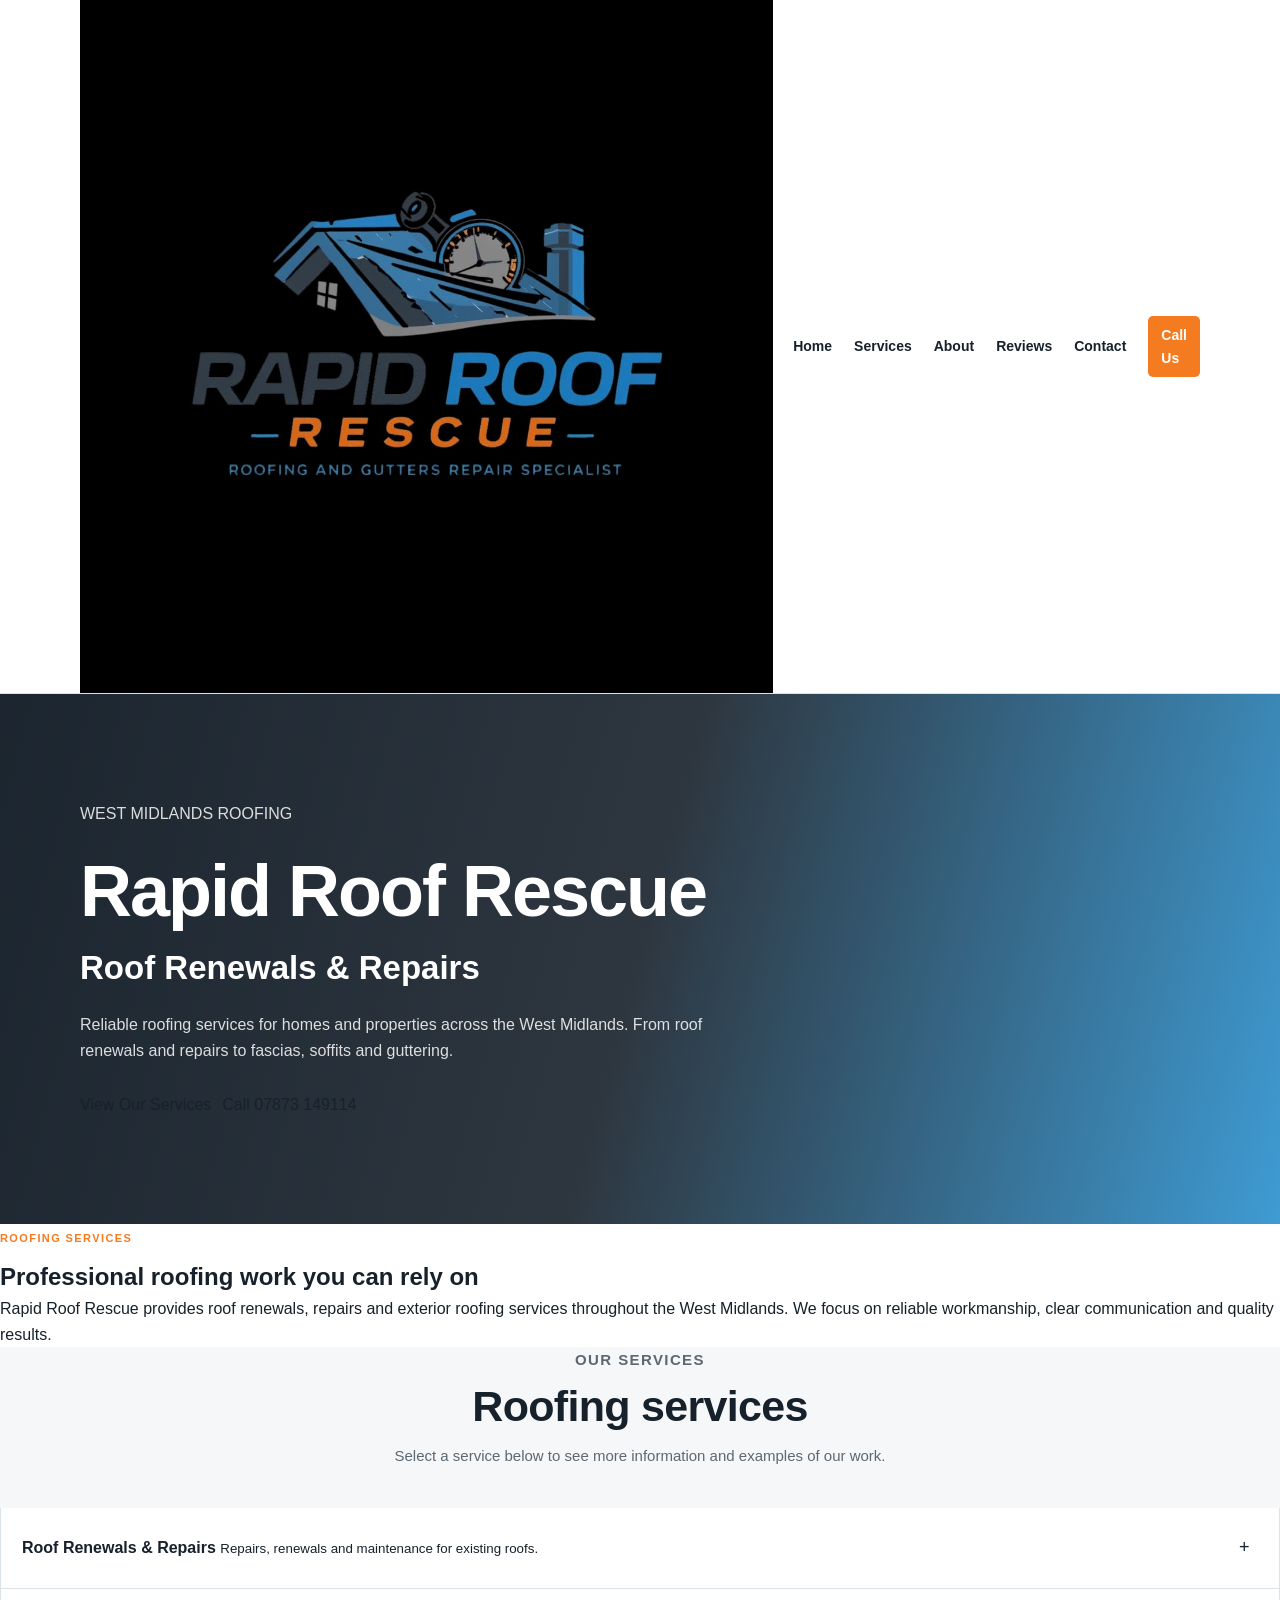
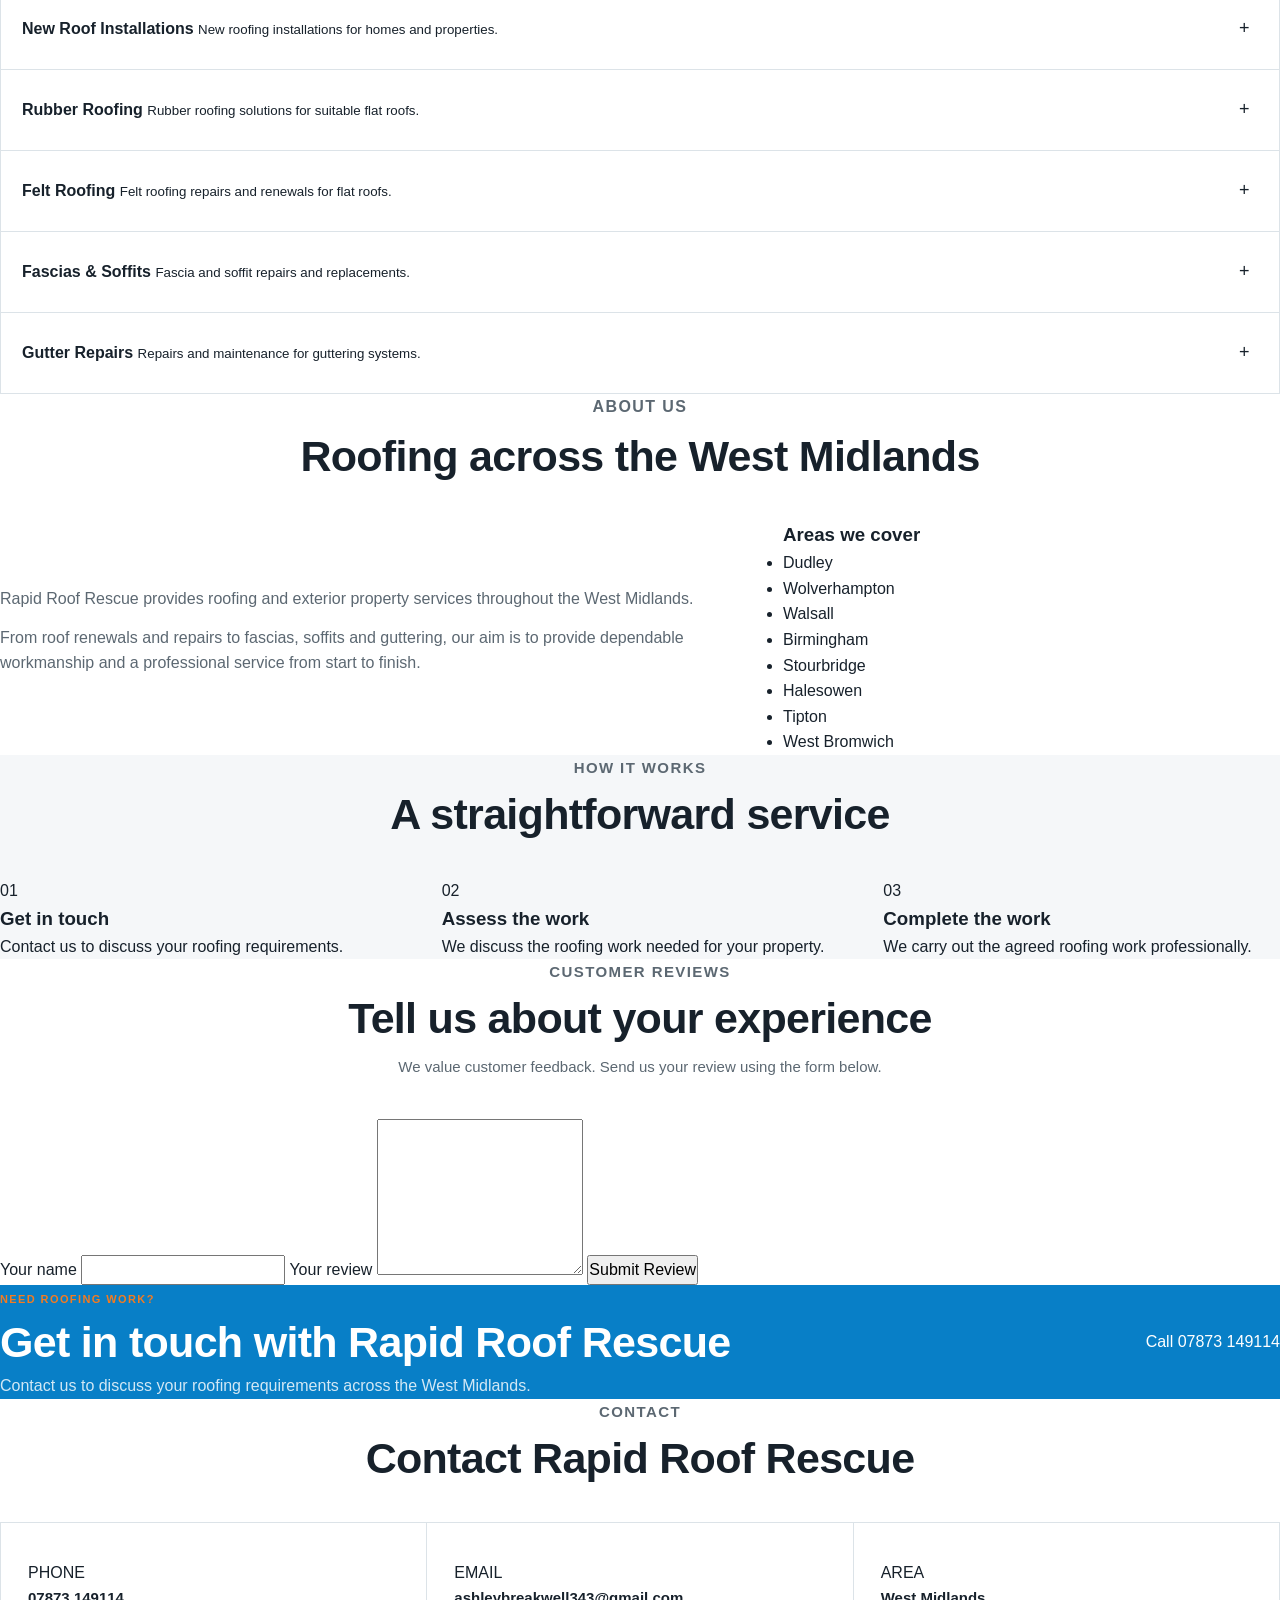
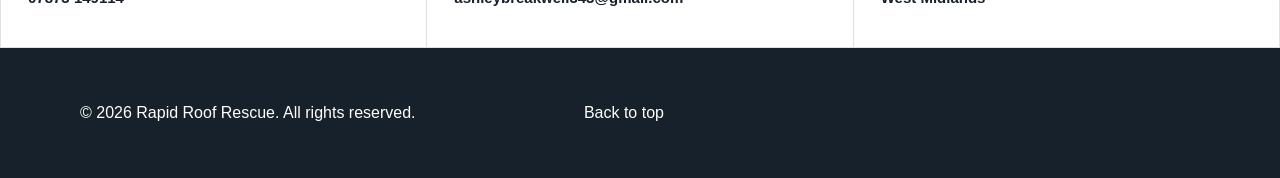
==== commit e3d913a1: "Update print statement from 'Hello' to 'Goodbye'" ====
--- a/index.html
+++ b/index.html
@@ -1,1591 +1,552 @@
 <!DOCTYPE html>
 <html lang="en">
 <head>
-
   <meta charset="UTF-8">
-
-  <meta
-    name="viewport"
-    content="width=device-width, initial-scale=1.0"
-  >
+  <meta name="viewport" content="width=device-width, initial-scale=1.0">
 
   <meta
     name="description"
-    content="Rapid Roof Rescue provides roof renewals and repairs, new roofing, flat roofing, fascias, soffits and gutter services across the West Midlands."
+    content="Rapid Roof Rescue provides roof renewals and repairs, new roofs, rubber roofing, felt roofing, fascias, soffits and gutter repairs across the West Midlands."
   >
 
   <meta name="theme-color" content="#087fc7">
 
-  <meta
-    property="og:title"
-    content="Rapid Roof Rescue | Roof Renewals & Repairs"
-  >
-
-  <meta
-    property="og:description"
-    content="Roof renewals, repairs, new roofing, flat roofing, fascias, soffits and gutter services across the West Midlands."
-  >
-
-  <meta
-    property="og:image"
-    content="https://phrphcgktsourceof.github.io/Rapid-Roof-Rescue-/logo.jpeg"
-  >
+  <meta property="og:title" content="Rapid Roof Rescue | Roof Renewals & Repairs">
+  <meta property="og:description" content="Professional roof renewals and repairs across the West Midlands.">
+  <meta property="og:image" content="https://phrphcgktsourceof.github.io/Rapid-Roof-Rescue-/logo.jpeg">
 
   <title>Rapid Roof Rescue | Roof Renewals & Repairs</title>
 
   <link rel="stylesheet" href="style.css">
-
 </head>
 
 <body>
 
-
-<!-- =====================================================
-     HEADER
-===================================================== -->
-
 <header class="site-header">
-
-  <div class="header-inner">
-
-    <a href="#home" class="logo-link">
-      <img
-        src="logo.jpeg"
-        alt="Rapid Roof Rescue"
-      >
+  <div class="container header-inner">
+
+    <a href="index.html" class="brand">
+      <img src="logo.jpeg" alt="Rapid Roof Rescue logo">
     </a>
 
-    <button
-      class="menu-toggle"
-      id="menuToggle"
-      type="button"
-      aria-label="Open menu"
-      aria-expanded="false"
-      aria-controls="mainNav"
-    >
+    <button class="menu-toggle" id="menuToggle" aria-label="Open menu">
       <span></span>
       <span></span>
       <span></span>
     </button>
 
     <nav class="main-nav" id="mainNav">
-
       <a href="#home">Home</a>
-
       <a href="#services">Services</a>
-
       <a href="#about">About</a>
-
       <a href="#reviews">Reviews</a>
-
       <a href="#contact">Contact</a>
-
-      <a
-        href="tel:07873149114"
-        class="nav-call"
-      >
-        07873 149114
-      </a>
-
+      <a class="nav-call" href="tel:07873149114">Call Us</a>
     </nav>
 
   </div>
-
 </header>
 
 
 <main>
 
-
-<!-- =====================================================
-     HERO
-===================================================== -->
-
-<section class="hero" id="home">
-
-  <div class="hero-content">
-
-    <span class="hero-label">
-      WEST MIDLANDS ROOFING
-    </span>
-
-    <h1>
-      Rapid Roof Rescue
-    </h1>
-
-    <h2>
-      Roof Renewals & Repairs
-    </h2>
-
-    <p>
-      Professional roofing services for homes and
-      properties across the West Midlands, including
-      roof renewals, repairs, new roofing, flat roofing,
-      fascias, soffits and gutters.
-    </p>
-
-    <div class="hero-buttons">
-
-      <a
-        href="#services"
-        class="btn btn-primary"
-      >
-        View Our Services
-      </a>
-
-      <a
-        href="tel:07873149114"
-        class="btn btn-outline"
-      >
-        Call 07873 149114
-      </a>
-
-    </div>
-
-  </div>
-
-</section>
-
-
-<!-- =====================================================
-     INTRO
-===================================================== -->
-
-<section class="intro-section">
-
-  <div class="section-container intro-grid">
-
-    <div class="intro-content">
-
-      <span class="section-label">
-        RAPID ROOF RESCUE
-      </span>
-
-      <h2>
-        Roofing Services Across The West Midlands
-      </h2>
+  <!-- HERO -->
+  <section class="hero" id="home">
+    <div class="container hero-content">
+
+      <p class="eyebrow">WEST MIDLANDS ROOFING</p>
+
+      <h1>Rapid Roof Rescue</h1>
+
+      <h2>Roof Renewals & Repairs</h2>
+
+      <p class="hero-text">
+        Reliable roofing services for homes and properties across the West Midlands.
+        From roof renewals and repairs to fascias, soffits and guttering.
+      </p>
+
+      <div class="hero-buttons">
+        <a href="#services" class="button button-primary">
+          View Our Services
+        </a>
+
+        <a href="tel:07873149114" class="button button-secondary">
+          Call 07873 149114
+        </a>
+      </div>
+
+    </div>
+  </section>
+
+
+  <!-- INTRO -->
+  <section class="intro">
+    <div class="container intro-inner">
+
+      <p class="section-label">ROOFING SERVICES</p>
+
+      <h2>Professional roofing work you can rely on</h2>
 
       <p>
-        Rapid Roof Rescue provides roof renewals and
-        repairs, together with a range of roofing and
-        exterior services for properties across the
-        West Midlands.
+        Rapid Roof Rescue provides roof renewals, repairs and exterior roofing
+        services throughout the West Midlands. We focus on reliable workmanship,
+        clear communication and quality results.
       </p>
 
-      <p>
-        Whether your roof needs repair, renewal or
-        replacement, we can discuss the work required
-        and the options available for your property.
-      </p>
-
-      <a
-        href="#services"
-        class="simple-link"
-      >
-        See our services →
-      </a>
-
-    </div>
-
-
-    <div class="intro-contact">
-
-      <p class="small-heading">
-        NEED HELP WITH YOUR ROOF?
-      </p>
-
-      <h3>
-        Speak to Rapid Roof Rescue
-      </h3>
-
-      <p>
-        Get in touch to discuss your roofing
-        requirements.
-      </p>
-
-      <a href="tel:07873149114">
-        07873 149114
-      </a>
-
-    </div>
-
-  </div>
-
-</section>
-
-
-<!-- =====================================================
-     SERVICES
-===================================================== -->
-
-<section
-  class="services-section"
-  id="services"
->
-
-  <div class="section-container">
-
-    <div class="section-heading">
-
-      <span class="section-label">
-        OUR SERVICES
-      </span>
-
-      <h2>
-        Roofing Services
-      </h2>
-
-      <p>
-        Select a service below to see more information
-        and photographs of our work.
-      </p>
-
-    </div>
-
-
-    <div class="services-list">
-
-
-      <!-- =================================================
-           01 ROOF RENEWALS & REPAIRS
-      ================================================== -->
-
+    </div>
+  </section>
+
+
+  <!-- SERVICES -->
+  <section class="services-section" id="services">
+    <div class="container">
+
+      <div class="section-heading">
+        <p class="section-label">OUR SERVICES</p>
+        <h2>Roofing services</h2>
+        <p>
+          Select a service below to see more information and examples of our work.
+        </p>
+      </div>
+
+
+      <!-- ROOF RENEWALS -->
       <article class="service-item">
 
-        <button
-          class="service-toggle"
-          type="button"
-          aria-expanded="false"
-          aria-controls="roof-renewals-content"
-        >
-
-          <span class="service-title">
-
-            <span class="service-number">
-              01
-            </span>
-
-            <span>
-
-              <strong>
-                Roof Renewals & Repairs
-              </strong>
-
-              <small>
-                Roof renewals, repairs and replacement work
-              </small>
-
-            </span>
-
+        <button class="service-toggle" type="button">
+          <span>
+            <strong>Roof Renewals & Repairs</strong>
+            <small>
+              Repairs, renewals and maintenance for existing roofs.
+            </small>
           </span>
 
-          <span class="learn-more">
-            Learn more
-            <span class="plus">+</span>
+          <span class="plus">+</span>
+        </button>
+
+        <div class="service-content" hidden>
+
+          <p>
+            We carry out roof renewals and repairs to help keep your property
+            protected and your roof in good condition. We can assess damaged
+            areas and carry out the necessary roofing work.
+          </p>
+
+          <div class="photo-grid">
+
+            <img src="IMG_9645.jpeg" alt="Roofing work by Rapid Roof Rescue">
+            <img src="IMG_9646.jpeg" alt="Roofing work by Rapid Roof Rescue">
+            <img src="IMG_9647.jpeg" alt="Roofing work by Rapid Roof Rescue">
+            <img src="IMG_9648.jpeg" alt="Roofing work by Rapid Roof Rescue">
+            <img src="IMG_9649.jpeg" alt="Roofing work by Rapid Roof Rescue">
+            <img src="IMG_9650.jpeg" alt="Roofing work by Rapid Roof Rescue">
+            <img src="IMG_9651.jpeg" alt="Roofing work by Rapid Roof Rescue">
+            <img src="IMG_9652.jpeg" alt="Roofing work by Rapid Roof Rescue">
+
+          </div>
+
+        </div>
+
+      </article>
+
+
+      <!-- NEW ROOFS -->
+      <article class="service-item">
+
+        <button class="service-toggle" type="button">
+          <span>
+            <strong>New Roof Installations</strong>
+            <small>
+              New roofing installations for homes and properties.
+            </small>
           </span>
 
-        </button>
-
-
-        <div
-          class="service-content"
-          id="roof-renewals-content"
-          hidden
-        >
-
-          <div class="service-description">
-
-            <h3>
-              Roof Renewals & Repairs
-            </h3>
-
-            <p>
-              We provide roof renewal and repair work
-              for properties with damaged, worn or
-              ageing roofing.
-            </p>
-
-            <p>
-              The work can include repairs, partial
-              renewal or replacement depending on the
-              condition and type of roof.
-            </p>
+          <span class="plus">+</span>
+        </button>
+
+        <div class="service-content" hidden>
+
+          <p>
+            Complete new roof installations carried out with attention to
+            quality, durability and a professional finish.
+          </p>
+
+        </div>
+
+      </article>
+
+
+      <!-- RUBBER ROOFING -->
+      <article class="service-item">
+
+        <button class="service-toggle" type="button">
+          <span>
+            <strong>Rubber Roofing</strong>
+            <small>
+              Rubber roofing solutions for suitable flat roofs.
+            </small>
+          </span>
+
+          <span class="plus">+</span>
+        </button>
+
+        <div class="service-content" hidden>
+
+          <p>
+            Rubber roofing provides a durable solution for suitable flat
+            roofing systems. We can repair, renew or replace existing
+            rubber roofing where required.
+          </p>
+
+        </div>
+
+      </article>
+
+
+      <!-- FELT ROOFING -->
+      <article class="service-item">
+
+        <button class="service-toggle" type="button">
+          <span>
+            <strong>Felt Roofing</strong>
+            <small>
+              Felt roofing repairs and renewals for flat roofs.
+            </small>
+          </span>
+
+          <span class="plus">+</span>
+        </button>
+
+        <div class="service-content" hidden>
+
+          <p>
+            Felt roofing repairs and renewals for suitable flat roofing
+            systems, helping protect your property from the elements.
+          </p>
+
+        </div>
+
+      </article>
+
+
+      <!-- FASCIA AND SOFFIT -->
+      <article class="service-item">
+
+        <button class="service-toggle" type="button">
+          <span>
+            <strong>Fascias & Soffits</strong>
+            <small>
+              Fascia and soffit repairs and replacements.
+            </small>
+          </span>
+
+          <span class="plus">+</span>
+        </button>
+
+        <div class="service-content" hidden>
+
+          <p>
+            We repair and replace damaged or worn fascias and soffits,
+            helping protect the edges of your roof while improving the
+            overall finish of your property.
+          </p>
+
+          <div class="photo-grid">
+
+            <img src="IMG_9259.jpeg" alt="Fascia and soffit work by Rapid Roof Rescue">
+            <img src="IMG_9260.jpeg" alt="Fascia and soffit work by Rapid Roof Rescue">
+            <img src="IMG_9263.jpeg" alt="Fascia and soffit work by Rapid Roof Rescue">
+            <img src="IMG_9264.jpeg" alt="Fascia and soffit work by Rapid Roof Rescue">
+            <img src="IMG_9266.jpeg" alt="Fascia and soffit work by Rapid Roof Rescue">
+            <img src="IMG_9267.jpeg" alt="Fascia and soffit work by Rapid Roof Rescue">
 
           </div>
 
-
-          <div class="service-gallery">
-
-            <h4>
-              Our Roofing Work
-            </h4>
-
-            <div class="photo-grid">
-
-              <img
-                src="photos/IMG_9228.jpeg"
-                alt="Roofing work by Rapid Roof Rescue"
-                loading="lazy"
-              >
-
-              <img
-                src="photos/IMG_9229.jpeg"
-                alt="Roofing work by Rapid Roof Rescue"
-                loading="lazy"
-              >
-
-              <img
-                src="photos/IMG_9230.jpeg"
-                alt="Roofing work by Rapid Roof Rescue"
-                loading="lazy"
-              >
-
-              <img
-                src="photos/IMG_9231.jpeg"
-                alt="Roofing work by Rapid Roof Rescue"
-                loading="lazy"
-              >
-
-              <img
-                src="photos/IMG_9232.jpeg"
-                alt="Roofing work by Rapid Roof Rescue"
-                loading="lazy"
-              >
-
-              <img
-                src="photos/IMG_9238.jpeg"
-                alt="Roofing work by Rapid Roof Rescue"
-                loading="lazy"
-              >
-
-              <img
-                src="photos/IMG_9239.jpeg"
-                alt="Roofing work by Rapid Roof Rescue"
-                loading="lazy"
-              >
-
-              <img
-                src="photos/IMG_9240.jpeg"
-                alt="Roofing work by Rapid Roof Rescue"
-                loading="lazy"
-              >
-
-              <img
-                src="photos/IMG_9241.jpeg"
-                alt="Roofing work by Rapid Roof Rescue"
-                loading="lazy"
-              >
-
-              <img
-                src="photos/IMG_9242.jpeg"
-                alt="Roofing work by Rapid Roof Rescue"
-                loading="lazy"
-              >
-
-              <img
-                src="photos/IMG_9243.jpeg"
-                alt="Roofing work by Rapid Roof Rescue"
-                loading="lazy"
-              >
-
-              <img
-                src="photos/IMG_9244.jpeg"
-                alt="Roofing work by Rapid Roof Rescue"
-                loading="lazy"
-              >
-
-              <img
-                src="photos/IMG_9245.jpeg"
-                alt="Roofing work by Rapid Roof Rescue"
-                loading="lazy"
-              >
-
-              <img
-                src="photos/IMG_9567.jpeg"
-                alt="Roofing work by Rapid Roof Rescue"
-                loading="lazy"
-              >
-
-              <img
-                src="photos/IMG_9645.jpeg"
-                alt="Roofing work by Rapid Roof Rescue"
-                loading="lazy"
-              >
-
-              <img
-                src="photos/IMG_9646.jpeg"
-                alt="Roofing work by Rapid Roof Rescue"
-                loading="lazy"
-              >
-
-              <img
-                src="photos/IMG_9647.jpeg"
-                alt="Roofing work by Rapid Roof Rescue"
-                loading="lazy"
-              >
-
-              <img
-                src="photos/IMG_9648.jpeg"
-                alt="Roofing work by Rapid Roof Rescue"
-                loading="lazy"
-              >
-
-              <img
-                src="photos/IMG_9649.jpeg"
-                alt="Roofing work by Rapid Roof Rescue"
-                loading="lazy"
-              >
-
-              <img
-                src="photos/IMG_9650.jpeg"
-                alt="Roofing work by Rapid Roof Rescue"
-                loading="lazy"
-              >
-
-              <img
-                src="photos/IMG_9651.jpeg"
-                alt="Roofing work by Rapid Roof Rescue"
-                loading="lazy"
-              >
-
-              <img
-                src="photos/IMG_9652.jpeg"
-                alt="Roofing work by Rapid Roof Rescue"
-                loading="lazy"
-              >
-
-            </div>
-
-          </div>
-
         </div>
 
       </article>
 
 
-      <!-- =================================================
-           02 NEW ROOF INSTALLATIONS
-      ================================================== -->
-
+      <!-- GUTTERS -->
       <article class="service-item">
 
-        <button
-          class="service-toggle"
-          type="button"
-          aria-expanded="false"
-          aria-controls="new-roof-content"
-        >
-
-          <span class="service-title">
-
-            <span class="service-number">
-              02
-            </span>
-
-            <span>
-
-              <strong>
-                New Roof Installations
-              </strong>
-
-              <small>
-                New roofing and replacement projects
-              </small>
-
-            </span>
-
+        <button class="service-toggle" type="button">
+          <span>
+            <strong>Gutter Repairs</strong>
+            <small>
+              Repairs and maintenance for guttering systems.
+            </small>
           </span>
 
-          <span class="learn-more">
-            Learn more
-            <span class="plus">+</span>
-          </span>
-
-        </button>
-
-
-        <div
-          class="service-content"
-          id="new-roof-content"
-          hidden
-        >
-
-          <div class="service-description">
-
-            <h3>
-              New Roof Installations
-            </h3>
-
-            <p>
-              New roof installation work for properties
-              requiring a new roof or a larger replacement
-              roofing project.
-            </p>
-
-            <p>
-              We can discuss the property, existing roof
-              and the roofing requirements before work
-              is arranged.
-            </p>
-
-          </div>
+          <span class="plus">+</span>
+        </button>
+
+        <div class="service-content" hidden>
+
+          <p>
+            Gutter repairs and maintenance to help keep rainwater flowing
+            correctly and prevent issues caused by damaged or blocked
+            guttering.
+          </p>
 
         </div>
 
       </article>
 
-
-      <!-- =================================================
-           03 RUBBER ROOFING
-      ================================================== -->
-
-      <article class="service-item">
-
-        <button
-          class="service-toggle"
-          type="button"
-          aria-expanded="false"
-          aria-controls="rubber-roof-content"
-        >
-
-          <span class="service-title">
-
-            <span class="service-number">
-              03
-            </span>
-
-            <span>
-
-              <strong>
-                Rubber Roofing
-              </strong>
-
-              <small>
-                Rubber roofing for suitable flat roofs
-              </small>
-
-            </span>
-
-          </span>
-
-          <span class="learn-more">
-            Learn more
-            <span class="plus">+</span>
-          </span>
-
-        </button>
-
-
-        <div
-          class="service-content"
-          id="rubber-roof-content"
-          hidden
-        >
-
-          <div class="service-description">
-
-            <h3>
-              Rubber Roofing
-            </h3>
-
-            <p>
-              Rubber roofing can provide a durable
-              covering for suitable flat and low-pitched
-              roofing systems.
-            </p>
-
-            <p>
-              We can discuss the condition of the existing
-              roof and the work required for your property.
-            </p>
-
-          </div>
-
-        </div>
-
-      </article>
-
-
-      <!-- =================================================
-           04 FELT ROOFING
-      ================================================== -->
-
-      <article class="service-item">
-
-        <button
-          class="service-toggle"
-          type="button"
-          aria-expanded="false"
-          aria-controls="felt-roof-content"
-        >
-
-          <span class="service-title">
-
-            <span class="service-number">
-              04
-            </span>
-
-            <span>
-
-              <strong>
-                Felt Roofing
-              </strong>
-
-              <small>
-                Felt roofing for suitable flat roofs
-              </small>
-
-            </span>
-
-          </span>
-
-          <span class="learn-more">
-            Learn more
-            <span class="plus">+</span>
-          </span>
-
-        </button>
-
-
-        <div
-          class="service-content"
-          id="felt-roof-content"
-          hidden
-        >
-
-          <div class="service-description">
-
-            <h3>
-              Felt Roofing
-            </h3>
-
-            <p>
-              Felt roofing services for suitable flat
-              roofing applications and roofing projects.
-            </p>
-
-            <p>
-              We can discuss the condition of the existing
-              roof and the work needed for your property.
-            </p>
-
-          </div>
-
-        </div>
-
-      </article>
-
-
-      <!-- =================================================
-           05 FASCIAS & SOFFITS
-      ================================================== -->
-
-      <article class="service-item">
-
-        <button
-          class="service-toggle"
-          type="button"
-          aria-expanded="false"
-          aria-controls="fascia-content"
-        >
-
-          <span class="service-title">
-
-            <span class="service-number">
-              05
-            </span>
-
-            <span>
-
-              <strong>
-                Fascias & Soffits
-              </strong>
-
-              <small>
-                Fascia and soffit renewals and repairs
-              </small>
-
-            </span>
-
-          </span>
-
-          <span class="learn-more">
-            Learn more
-            <span class="plus">+</span>
-          </span>
-
-        </button>
-
-
-        <div
-          class="service-content"
-          id="fascia-content"
-          hidden
-        >
-
-          <div class="service-description">
-
-            <h3>
-              Fascias & Soffits
-            </h3>
-
-            <p>
-              We provide renewal, repair and replacement
-              work for damaged, worn or ageing fascias
-              and soffits.
-            </p>
-
-            <p>
-              Fascias and soffits form an important part
-              of the roofline and help protect the edges
-              of the roof and property.
-            </p>
-
-          </div>
-
-
-          <div class="service-gallery">
-
-            <h4>
-              Our Fascia & Soffit Work
-            </h4>
-
-            <div class="photo-grid">
-
-              <img
-                src="photos/IMG_9259.jpeg"
-                alt="Fascia and soffit work by Rapid Roof Rescue"
-                loading="lazy"
-              >
-
-              <img
-                src="photos/IMG_9260.jpeg"
-                alt="Fascia and soffit work by Rapid Roof Rescue"
-                loading="lazy"
-              >
-
-              <img
-                src="photos/IMG_9263.jpeg"
-                alt="Fascia and soffit work by Rapid Roof Rescue"
-                loading="lazy"
-              >
-
-              <img
-                src="photos/IMG_9264.jpeg"
-                alt="Fascia and soffit work by Rapid Roof Rescue"
-                loading="lazy"
-              >
-
-              <img
-                src="photos/IMG_9266.jpeg"
-                alt="Fascia and soffit work by Rapid Roof Rescue"
-                loading="lazy"
-              >
-
-              <img
-                src="photos/IMG_9267.jpeg"
-                alt="Fascia and soffit work by Rapid Roof Rescue"
-                loading="lazy"
-              >
-
-            </div>
-
-          </div>
-
-        </div>
-
-      </article>
-
-
-      <!-- =================================================
-           06 GUTTER REPAIRS
-      ================================================== -->
-
-      <article class="service-item">
-
-        <button
-          class="service-toggle"
-          type="button"
-          aria-expanded="false"
-          aria-controls="gutter-content"
-        >
-
-          <span class="service-title">
-
-            <span class="service-number">
-              06
-            </span>
-
-            <span>
-
-              <strong>
-                Gutter Repairs
-              </strong>
-
-              <small>
-                Gutter repairs and maintenance
-              </small>
-
-            </span>
-
-          </span>
-
-          <span class="learn-more">
-            Learn more
-            <span class="plus">+</span>
-          </span>
-
-        </button>
-
-
-        <div
-          class="service-content"
-          id="gutter-content"
-          hidden
-        >
-
-          <div class="service-description">
-
-            <h3>
-              Gutter Repairs
-            </h3>
-
-            <p>
-              Gutter repairs and maintenance to help keep
-              rainwater flowing away from your property.
-            </p>
-
-            <p>
-              We can help with damaged or leaking guttering
-              and other gutter-related issues.
-            </p>
-
-          </div>
-
-        </div>
-
-      </article>
-
-
-    </div>
-
-  </div>
-
-</section>
-
-
-<!-- =====================================================
-     ABOUT
-===================================================== -->
-
-<section
-  class="about-section"
-  id="about"
->
-
-  <div class="section-container about-grid">
-
-    <div>
-
-      <span class="section-label">
-        ABOUT RAPID ROOF RESCUE
-      </span>
-
-      <h2>
-        Roofing Work Across The West Midlands
-      </h2>
-
-      <p>
-        Rapid Roof Rescue provides roofing services
-        for homes and properties across the West Midlands.
-      </p>
-
-      <p>
-        Our services include roof renewals and repairs,
-        new roofing, flat roofing, fascias, soffits
-        and gutters.
-      </p>
-
-      <a
-        href="tel:07873149114"
-        class="btn btn-primary"
-      >
-        Speak To Us
-      </a>
-
-    </div>
-
-
-    <div class="areas-box">
-
-      <span class="area-label">
-        SERVICE AREA
-      </span>
-
-      <h3>
-        West Midlands
-      </h3>
-
-      <div class="area-list">
-
-        <span>Dudley</span>
-        <span>Wolverhampton</span>
-        <span>Walsall</span>
-        <span>Birmingham</span>
-        <span>Stourbridge</span>
-        <span>Halesowen</span>
-        <span>Tipton</span>
-        <span>West Bromwich</span>
-
-      </div>
-
-    </div>
-
-  </div>
-
-</section>
-
-
-<!-- =====================================================
-     PROCESS
-===================================================== -->
-
-<section class="process-section">
-
-  <div class="section-container">
-
-    <div class="section-heading">
-
-      <span class="section-label">
-        GET STARTED
-      </span>
-
-      <h2>
-        How It Works
-      </h2>
-
-    </div>
-
-
-    <div class="process-grid">
-
-      <div class="process-item">
-
-        <span>01</span>
-
-        <h3>
-          Get In Touch
-        </h3>
-
+    </div>
+  </section>
+
+
+  <!-- ABOUT -->
+  <section class="about-section" id="about">
+    <div class="container">
+
+      <div class="section-heading">
+        <p class="section-label">ABOUT US</p>
+        <h2>Roofing across the West Midlands</h2>
+      </div>
+
+      <div class="about-grid">
+
+        <div>
+          <p>
+            Rapid Roof Rescue provides roofing and exterior property services
+            throughout the West Midlands.
+          </p>
+
+          <p>
+            From roof renewals and repairs to fascias, soffits and guttering,
+            our aim is to provide dependable workmanship and a professional
+            service from start to finish.
+          </p>
+        </div>
+
+        <div class="area-box">
+          <h3>Areas we cover</h3>
+
+          <ul>
+            <li>Dudley</li>
+            <li>Wolverhampton</li>
+            <li>Walsall</li>
+            <li>Birmingham</li>
+            <li>Stourbridge</li>
+            <li>Halesowen</li>
+            <li>Tipton</li>
+            <li>West Bromwich</li>
+          </ul>
+        </div>
+
+      </div>
+
+    </div>
+  </section>
+
+
+  <!-- PROCESS -->
+  <section class="process-section">
+    <div class="container">
+
+      <div class="section-heading">
+        <p class="section-label">HOW IT WORKS</p>
+        <h2>A straightforward service</h2>
+      </div>
+
+      <div class="process-grid">
+
+        <div class="process-step">
+          <span>01</span>
+          <h3>Get in touch</h3>
+          <p>
+            Contact us to discuss your roofing requirements.
+          </p>
+        </div>
+
+        <div class="process-step">
+          <span>02</span>
+          <h3>Assess the work</h3>
+          <p>
+            We discuss the roofing work needed for your property.
+          </p>
+        </div>
+
+        <div class="process-step">
+          <span>03</span>
+          <h3>Complete the work</h3>
+          <p>
+            We carry out the agreed roofing work professionally.
+          </p>
+        </div>
+
+      </div>
+
+    </div>
+  </section>
+
+
+  <!-- REVIEWS -->
+  <section class="reviews-section" id="reviews">
+    <div class="container">
+
+      <div class="section-heading">
+        <p class="section-label">CUSTOMER REVIEWS</p>
+        <h2>Tell us about your experience</h2>
         <p>
-          Contact us to discuss your roofing
-          requirements.
+          We value customer feedback. Send us your review using the form below.
         </p>
-
-      </div>
-
-
-      <div class="process-item">
-
-        <span>02</span>
-
-        <h3>
-          Discuss The Work
-        </h3>
-
-        <p>
-          Tell us about the roofing work your property
-          requires.
-        </p>
-
-      </div>
-
-
-      <div class="process-item">
-
-        <span>03</span>
-
-        <h3>
-          Arrange The Work
-        </h3>
-
-        <p>
-          Once the work is agreed, the roofing project
-          can be arranged.
-        </p>
-
-      </div>
-
-    </div>
-
-  </div>
-
-</section>
-
-
-<!-- =====================================================
-     REVIEWS
-===================================================== -->
-
-<section
-  class="reviews-section"
-  id="reviews"
->
-
-  <div class="section-container">
-
-    <div class="section-heading">
-
-      <span class="section-label">
-        CUSTOMER REVIEWS
-      </span>
-
-      <h2>
-        Tell Us About Your Experience
-      </h2>
-
-      <p>
-        If Rapid Roof Rescue has worked on your property,
-        you can leave a review below.
-      </p>
-
-    </div>
-
-
-    <div class="review-box">
+      </div>
 
       <form
         action="https://formspree.io/f/mqpawypw"
         method="POST"
+        class="review-form"
       >
 
-        <div class="form-row">
-
-          <div class="form-group">
-
-            <label for="name">
-              Your name
-            </label>
-
-            <input
-              type="text"
-              id="name"
-              name="name"
-              placeholder="Your name"
-              required
-            >
-
-          </div>
-
-
-          <div class="form-group">
-
-            <label for="rating">
-              Rating
-            </label>
-
-            <select
-              id="rating"
-              name="rating"
-              required
-            >
-
-              <option value="">
-                Select rating
-              </option>
-
-              <option value="5">
-                5 Stars
-              </option>
-
-              <option value="4">
-                4 Stars
-              </option>
-
-              <option value="3">
-                3 Stars
-              </option>
-
-              <option value="2">
-                2 Stars
-              </option>
-
-              <option value="1">
-                1 Star
-              </option>
-
-            </select>
-
-          </div>
-
-        </div>
-
-
-        <div class="form-group">
-
-          <label for="review">
-            Your review
-          </label>
-
-          <textarea
-            id="review"
-            name="review"
-            rows="6"
-            placeholder="Tell us about your experience..."
-            required
-          ></textarea>
-
-        </div>
-
-
-        <button
-          type="submit"
-          class="btn btn-primary"
+        <label for="review-name">Your name</label>
+        <input
+          type="text"
+          id="review-name"
+          name="name"
+          required
         >
+
+        <label for="review-message">Your review</label>
+        <textarea
+          id="review-message"
+          name="review"
+          rows="6"
+          required
+        ></textarea>
+
+        <button type="submit" class="button button-primary">
           Submit Review
         </button>
 
       </form>
 
     </div>
-
-  </div>
-
-</section>
-
-
-<!-- =====================================================
-     CONTACT CTA
-===================================================== -->
-
-<section class="contact-cta">
-
-  <div class="section-container contact-cta-inner">
-
-    <div>
-
-      <span class="section-label">
-        NEED HELP?
-      </span>
-
-      <h2>
-        Need To Discuss Your Roof?
-      </h2>
-
-      <p>
-        Contact Rapid Roof Rescue about your roofing
-        requirements.
-      </p>
-
-    </div>
-
-
-    <a
-      href="tel:07873149114"
-      class="btn btn-white"
-    >
-      Call 07873 149114
-    </a>
-
-  </div>
-
-</section>
-
-
-<!-- =====================================================
-     CONTACT
-===================================================== -->
-
-<section
-  class="contact-section"
-  id="contact"
->
-
-  <div class="section-container">
-
-    <div class="section-heading">
-
-      <span class="section-label">
-        CONTACT
-      </span>
-
-      <h2>
-        Get In Touch
-      </h2>
-
-      <p>
-        Contact Rapid Roof Rescue across the West Midlands.
-      </p>
-
-    </div>
-
-
-    <div class="contact-grid">
-
-      <a
-        href="tel:07873149114"
-        class="contact-card"
-      >
-
-        <span class="contact-card-label">
-          PHONE
-        </span>
-
-        <strong>
-          07873 149114
-        </strong>
-
+  </section>
+
+
+  <!-- CONTACT CTA -->
+  <section class="contact-cta">
+    <div class="container contact-cta-inner">
+
+      <div>
+        <p class="section-label">NEED ROOFING WORK?</p>
+        <h2>Get in touch with Rapid Roof Rescue</h2>
+        <p>
+          Contact us to discuss your roofing requirements across the
+          West Midlands.
+        </p>
+      </div>
+
+      <a href="tel:07873149114" class="button button-light">
+        Call 07873 149114
       </a>
 
-
-      <a
-        href="mailto:ashleybreakwell343@gmail.com"
-        class="contact-card"
-      >
-
-        <span class="contact-card-label">
-          EMAIL
-        </span>
-
-        <strong>
-          ashleybreakwell343@gmail.com
-        </strong>
-
-      </a>
-
-
-      <div class="contact-card">
-
-        <span class="contact-card-label">
-          SERVICE AREA
-        </span>
-
-        <strong>
-          West Midlands
-        </strong>
-
-      </div>
-
-    </div>
-
-  </div>
-
-</section>
-
+    </div>
+  </section>
+
+
+  <!-- CONTACT -->
+  <section class="contact-section" id="contact">
+    <div class="container">
+
+      <div class="section-heading">
+        <p class="section-label">CONTACT</p>
+        <h2>Contact Rapid Roof Rescue</h2>
+      </div>
+
+      <div class="contact-grid">
+
+        <a href="tel:07873149114" class="contact-card">
+          <span>PHONE</span>
+          <strong>07873 149114</strong>
+        </a>
+
+        <a href="mailto:ashleybreakwell343@gmail.com" class="contact-card">
+          <span>EMAIL</span>
+          <strong>ashleybreakwell343@gmail.com</strong>
+        </a>
+
+        <div class="contact-card">
+          <span>AREA</span>
+          <strong>West Midlands</strong>
+        </div>
+
+      </div>
+
+    </div>
+  </section>
 
 </main>
 
 
-<!-- =====================================================
-     FOOTER
-===================================================== -->
-
 <footer class="site-footer">
-
-  <div class="footer-inner">
-
-    <div class="footer-main">
-
-      <img
-        src="logo.jpeg"
-        alt="Rapid Roof Rescue"
-        class="footer-logo"
-      >
-
-      <p>
-        Roof renewals, repairs and roofing services
-        across the West Midlands.
-      </p>
-
-    </div>
-
-
-    <div class="footer-column">
-
-      <h3>
-        Quick Links
-      </h3>
-
-      <a href="#home">Home</a>
-
-      <a href="#services">Services</a>
-
-      <a href="#about">About</a>
-
-      <a href="#reviews">Reviews</a>
-
-      <a href="#contact">Contact</a>
-
-    </div>
-
-
-    <div class="footer-column">
-
-      <h3>
-        Contact
-      </h3>
-
-      <a href="tel:07873149114">
-        07873 149114
-      </a>
-
-      <a href="mailto:ashleybreakwell343@gmail.com">
-        Email Us
-      </a>
-
-    </div>
-
-  </div>
-
-
-  <div class="footer-bottom">
+  <div class="container footer-inner">
 
     <p>
       © 2026 Rapid Roof Rescue. All rights reserved.
     </p>
 
+    <a href="#home">Back to top</a>
+
   </div>
-
 </footer>
 
 
-<!-- =====================================================
-     JAVASCRIPT
-===================================================== -->
-
 <script>
 
-document.addEventListener("DOMContentLoaded", function () {
-
-
-  /* ==============================================
-     MOBILE MENU
-  ============================================== */
-
-  const menuToggle =
-    document.getElementById("menuToggle");
-
-  const mainNav =
-    document.getElementById("mainNav");
-
-
-  function closeMenu() {
-
-    mainNav.classList.remove("show");
-
-    menuToggle.setAttribute(
-      "aria-expanded",
-      "false"
-    );
-
-    menuToggle.setAttribute(
-      "aria-label",
-      "Open menu"
-    );
-
-  }
-
-
-  menuToggle.addEventListener(
-    "click",
-    function () {
-
-      const isOpen =
-        mainNav.classList.toggle("show");
-
-      menuToggle.setAttribute(
-        "aria-expanded",
-        isOpen ? "true" : "false"
-      );
-
-      menuToggle.setAttribute(
-        "aria-label",
-        isOpen ? "Close menu" : "Open menu"
-      );
-
-    }
-  );
-
-
-  mainNav
-    .querySelectorAll("a")
-    .forEach(function (link) {
-
-      link.addEventListener(
-        "click",
-        closeMenu
-      );
-
+  // Mobile menu
+  const menuToggle = document.getElementById("menuToggle");
+  const mainNav = document.getElementById("mainNav");
+
+  menuToggle.addEventListener("click", function () {
+    mainNav.classList.toggle("show");
+  });
+
+
+  // Close mobile menu after selecting a link
+  document.querySelectorAll(".main-nav a").forEach(function (link) {
+    link.addEventListener("click", function () {
+      mainNav.classList.remove("show");
     });
-
-
-  document.addEventListener(
-    "click",
-    function (event) {
-
-      if (
-        !mainNav.contains(event.target) &&
-        !menuToggle.contains(event.target)
-      ) {
-
-        closeMenu();
-
+  });
+
+
+  // Service dropdowns
+  document.querySelectorAll(".service-toggle").forEach(function (button) {
+
+    button.addEventListener("click", function () {
+
+      const content = button.nextElementSibling;
+      const plus = button.querySelector(".plus");
+
+      document.querySelectorAll(".service-content").forEach(function (item) {
+        if (item !== content) {
+          item.hidden = true;
+        }
+      });
+
+      document.querySelectorAll(".service-toggle .plus").forEach(function (item) {
+        if (item !== plus) {
+          item.textContent = "+";
+        }
+      });
+
+      if (content.hidden) {
+        content.hidden = false;
+        plus.textContent = "−";
+      } else {
+        content.hidden = true;
+        plus.textContent = "+";
       }
 
-    }
-  );
-
-
-  window.addEventListener(
-    "resize",
-    function () {
-
-      if (window.innerWidth > 800) {
-
-        closeMenu();
-
-      }
-
-    }
-  );
-
-
-  /* ==============================================
-     SERVICE DROPDOWNS
-  ============================================== */
-
-  const serviceButtons =
-    document.querySelectorAll(
-      ".service-toggle"
-    );
-
-
-  serviceButtons.forEach(
-    function (button) {
-
-      button.addEventListener(
-        "click",
-        function () {
-
-          const contentId =
-            button.getAttribute(
-              "aria-controls"
-            );
-
-          const content =
-            document.getElementById(
-              contentId
-            );
-
-
-          const currentlyOpen =
-            button.getAttribute(
-              "aria-expanded"
-            ) === "true";
-
-
-          /* Close all services */
-
-          serviceButtons.forEach(
-            function (otherButton) {
-
-              const otherId =
-                otherButton.getAttribute(
-                  "aria-controls"
-                );
-
-              const otherContent =
-                document.getElementById(
-                  otherId
-                );
-
-
-              otherButton.setAttribute(
-                "aria-expanded",
-                "false"
-              );
-
-              otherButton.classList.remove(
-                "active"
-              );
-
-
-              const otherPlus =
-                otherButton.querySelector(
-                  ".plus"
-                );
-
-
-              if (otherPlus) {
-
-                otherPlus.textContent =
-                  "+";
-
-              }
-
-
-              if (otherContent) {
-
-                otherContent.hidden =
-                  true;
-
-                otherContent.classList.remove(
-                  "open"
-                );
-
-              }
-
-            }
-          );
-
-
-          /* Open selected service */
-
-          if (!currentlyOpen) {
-
-            button.setAttribute(
-              "aria-expanded",
-              "true"
-            );
-
-            button.classList.add(
-              "active"
-            );
-
-
-            const plus =
-              button.querySelector(
-                ".plus"
-              );
-
-
-            if (plus) {
-
-              plus.textContent =
-                "−";
-
-            }
-
-
-            content.hidden =
-              false;
-
-            content.classList.add(
-              "open"
-            );
-
-          }
-
-        }
-      );
-
-    }
-  );
-
-});
+    });
+
+  });
 
 </script>
-
 
 </body>
 </html>
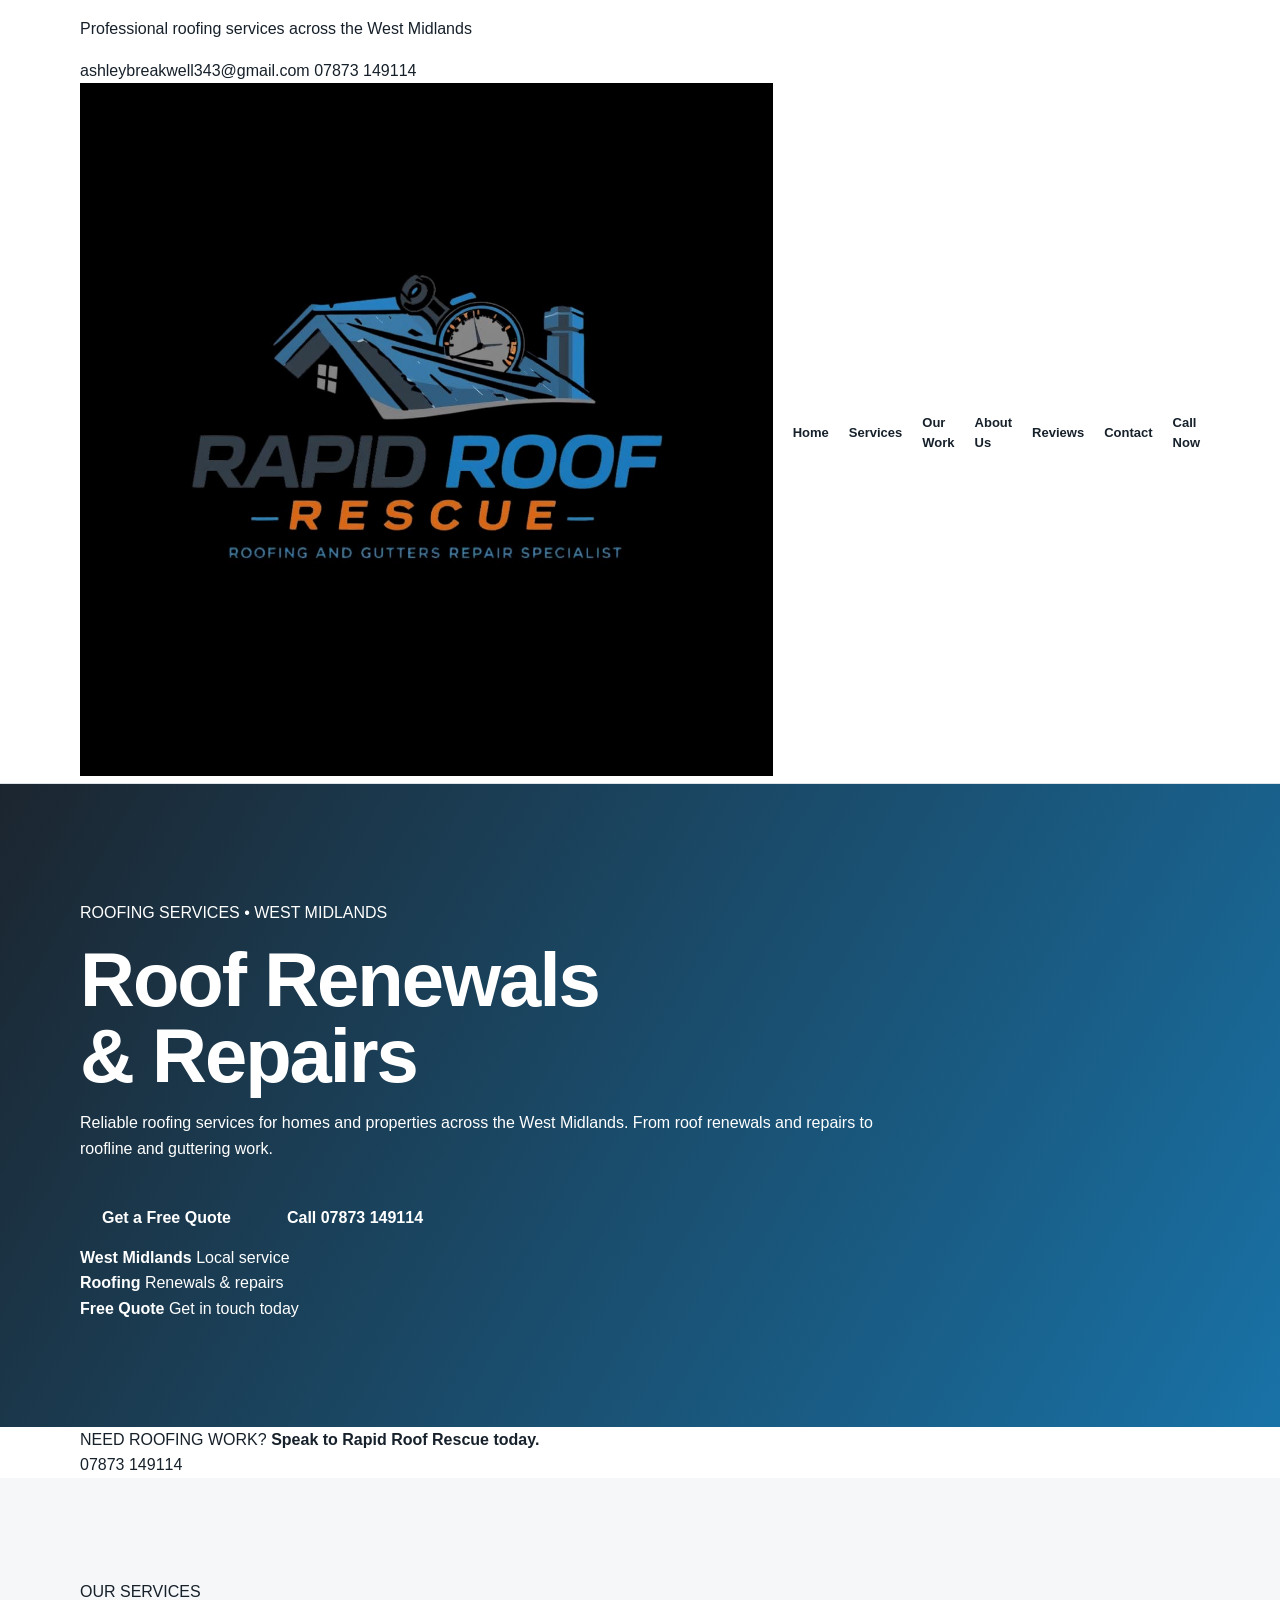
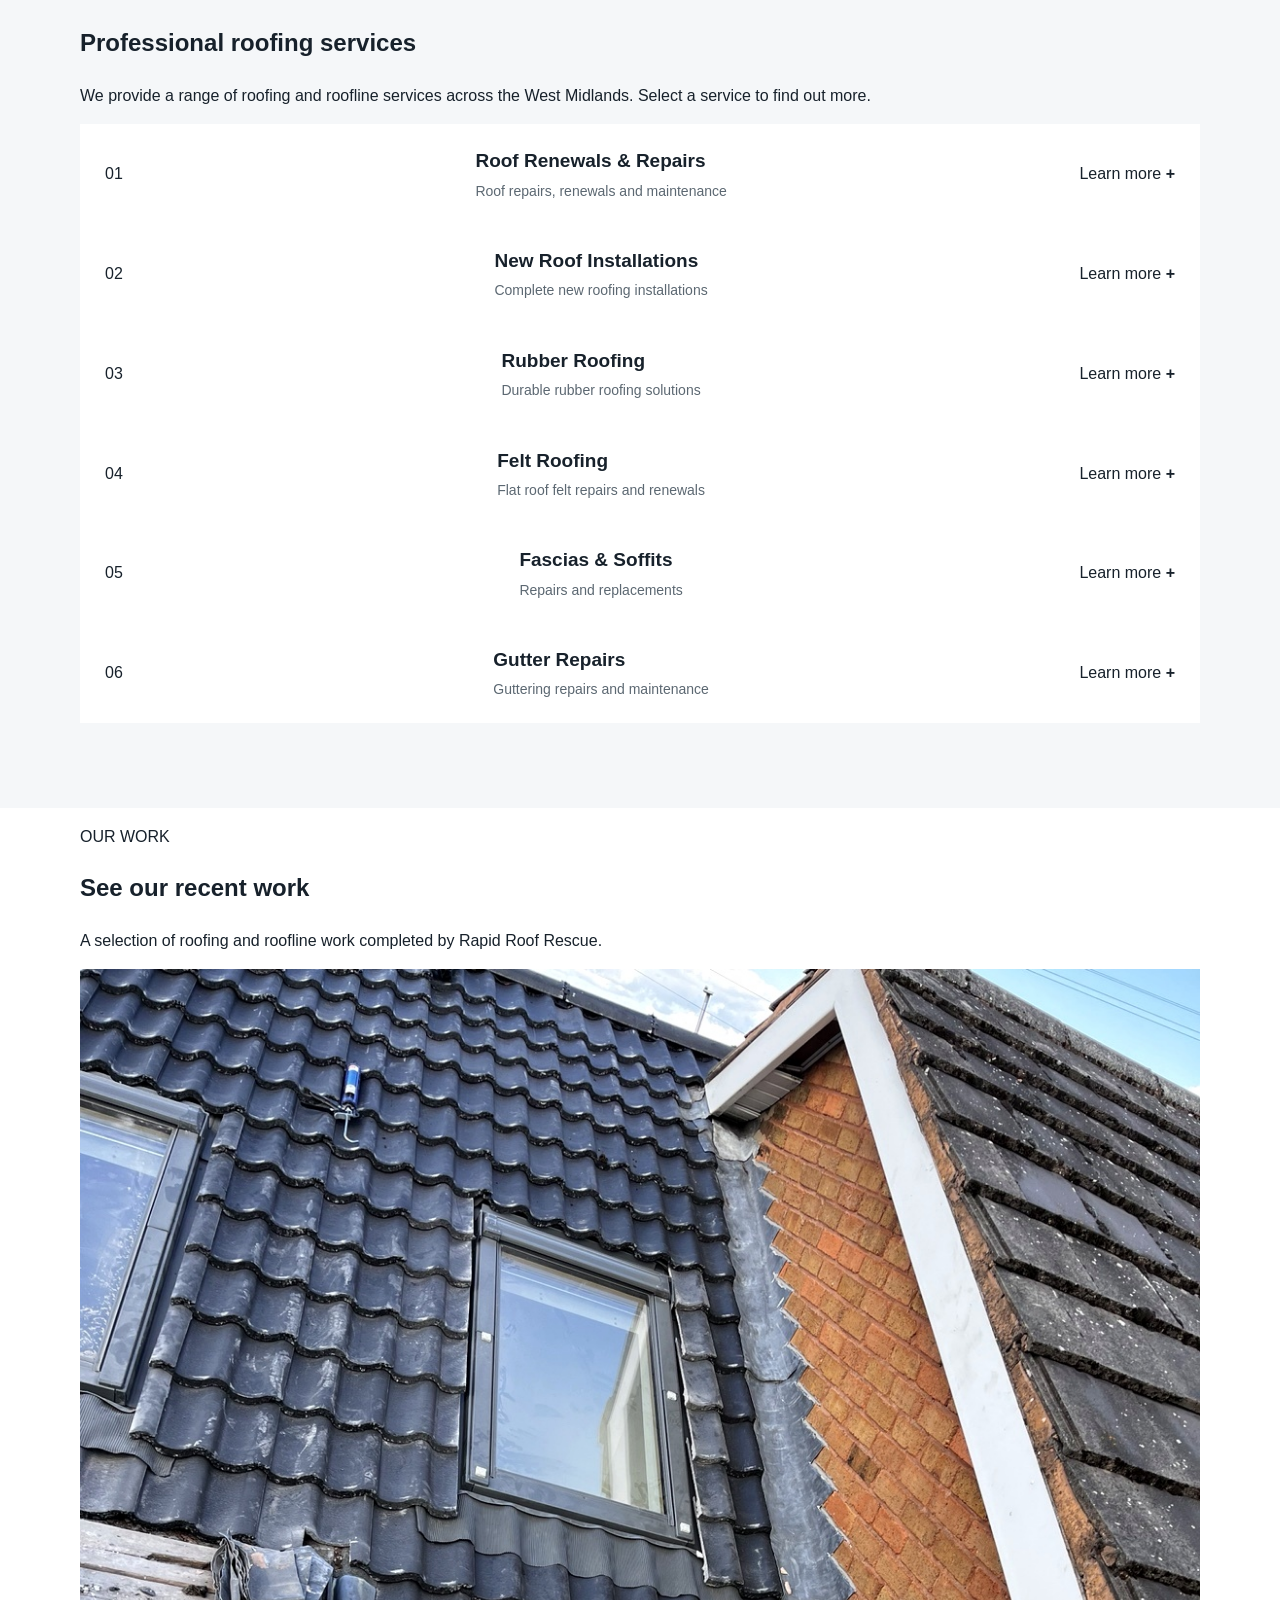
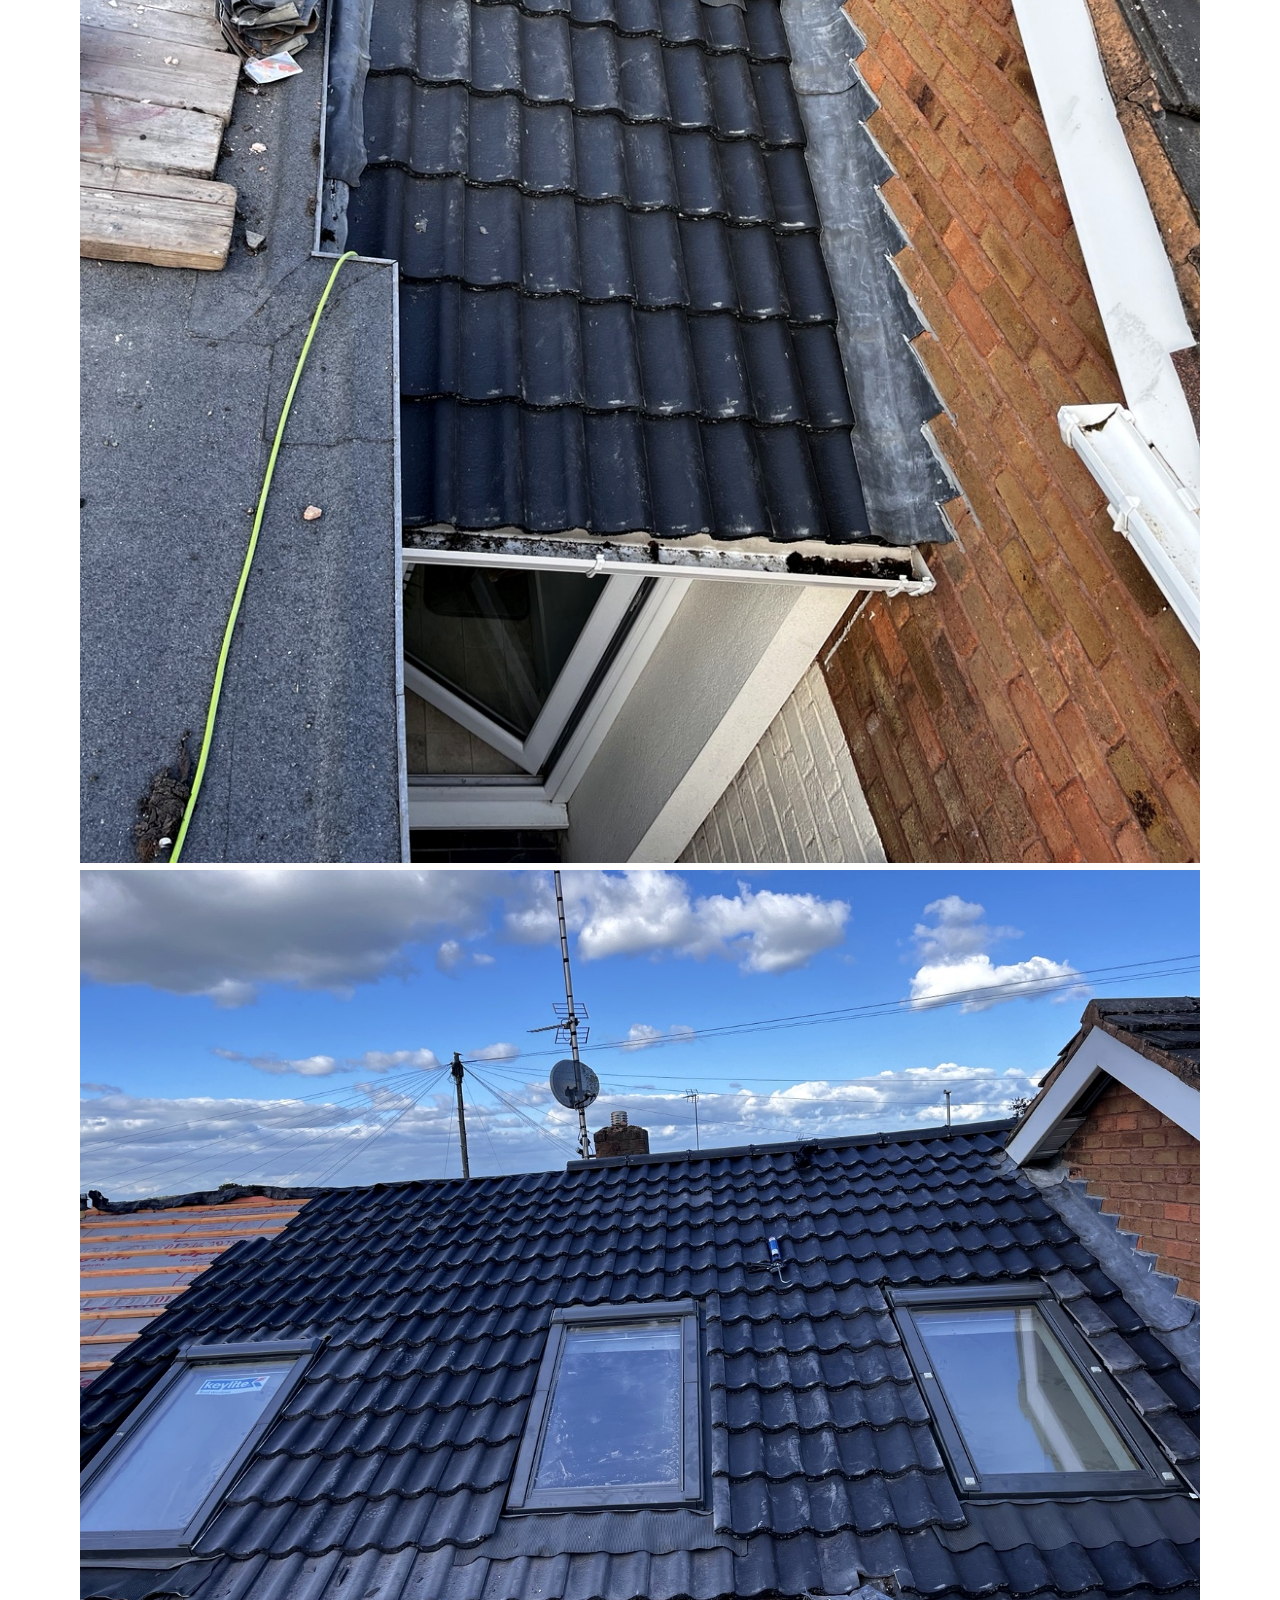
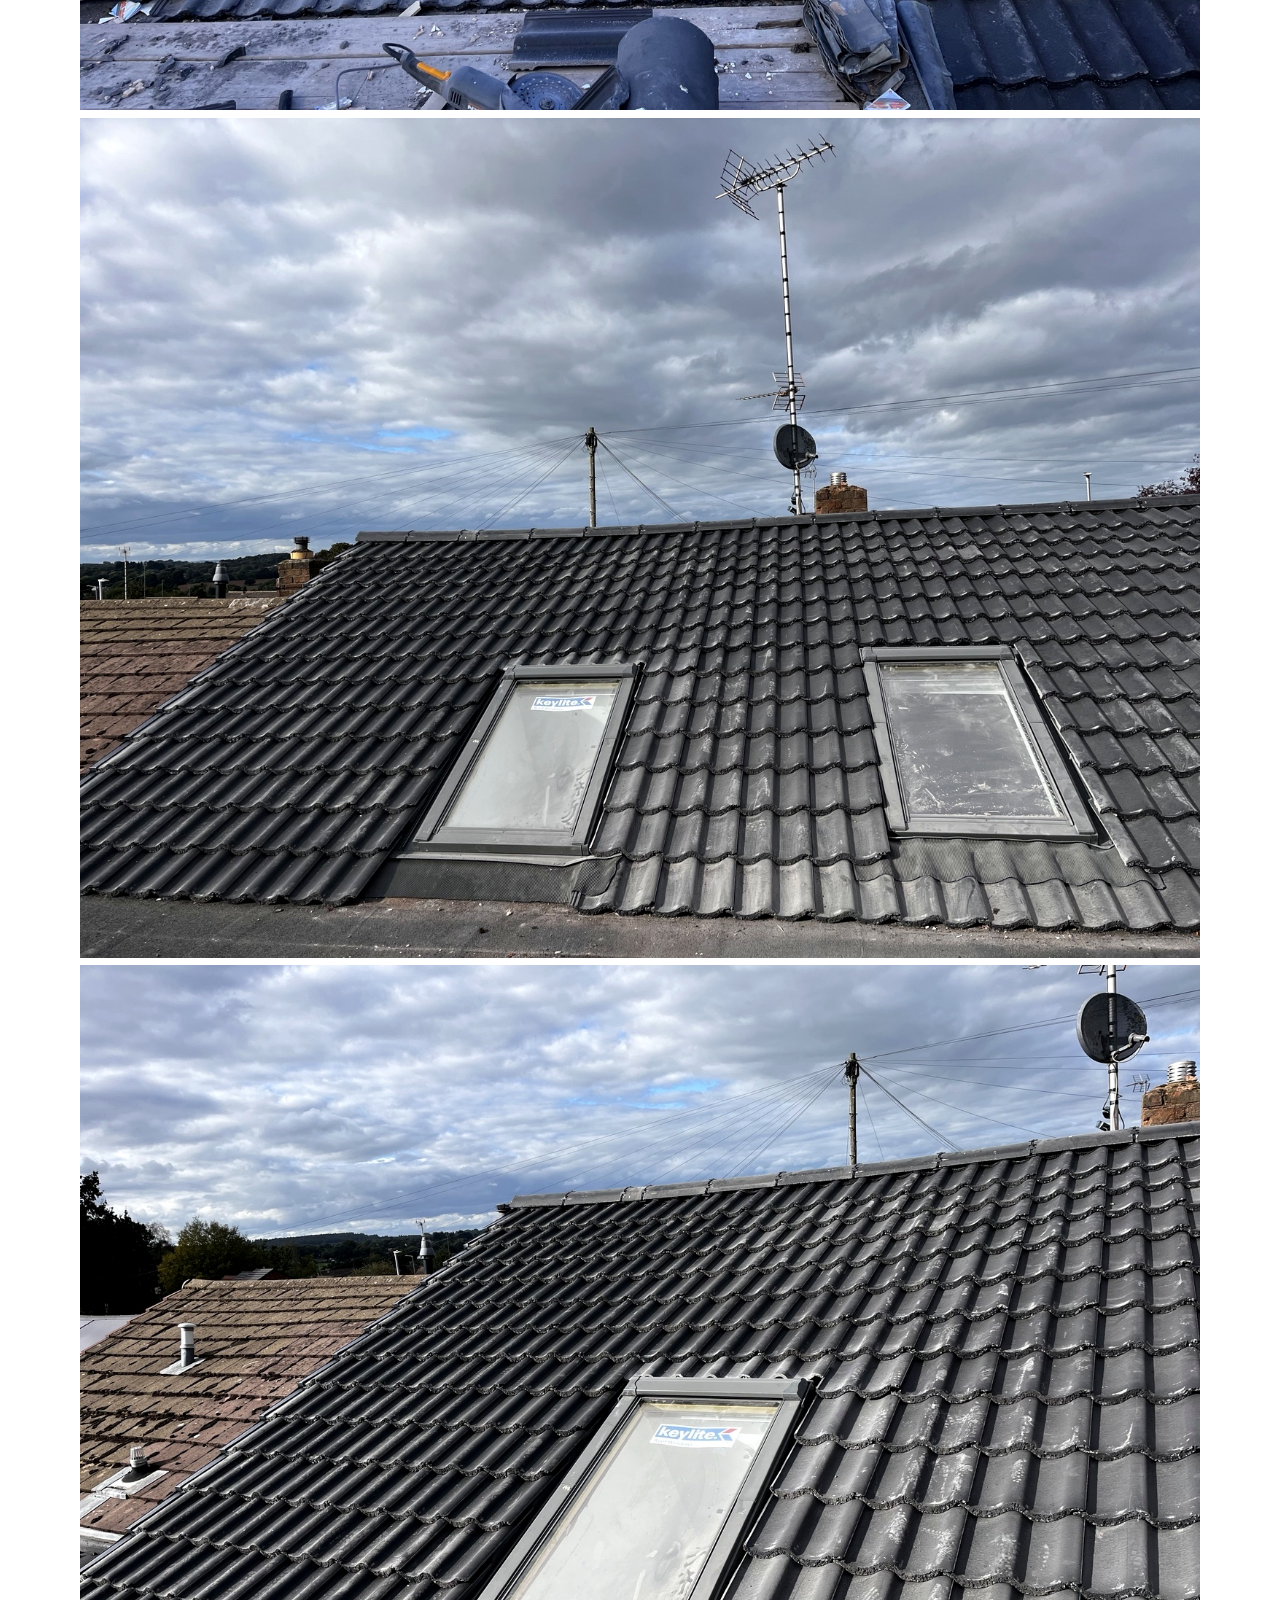
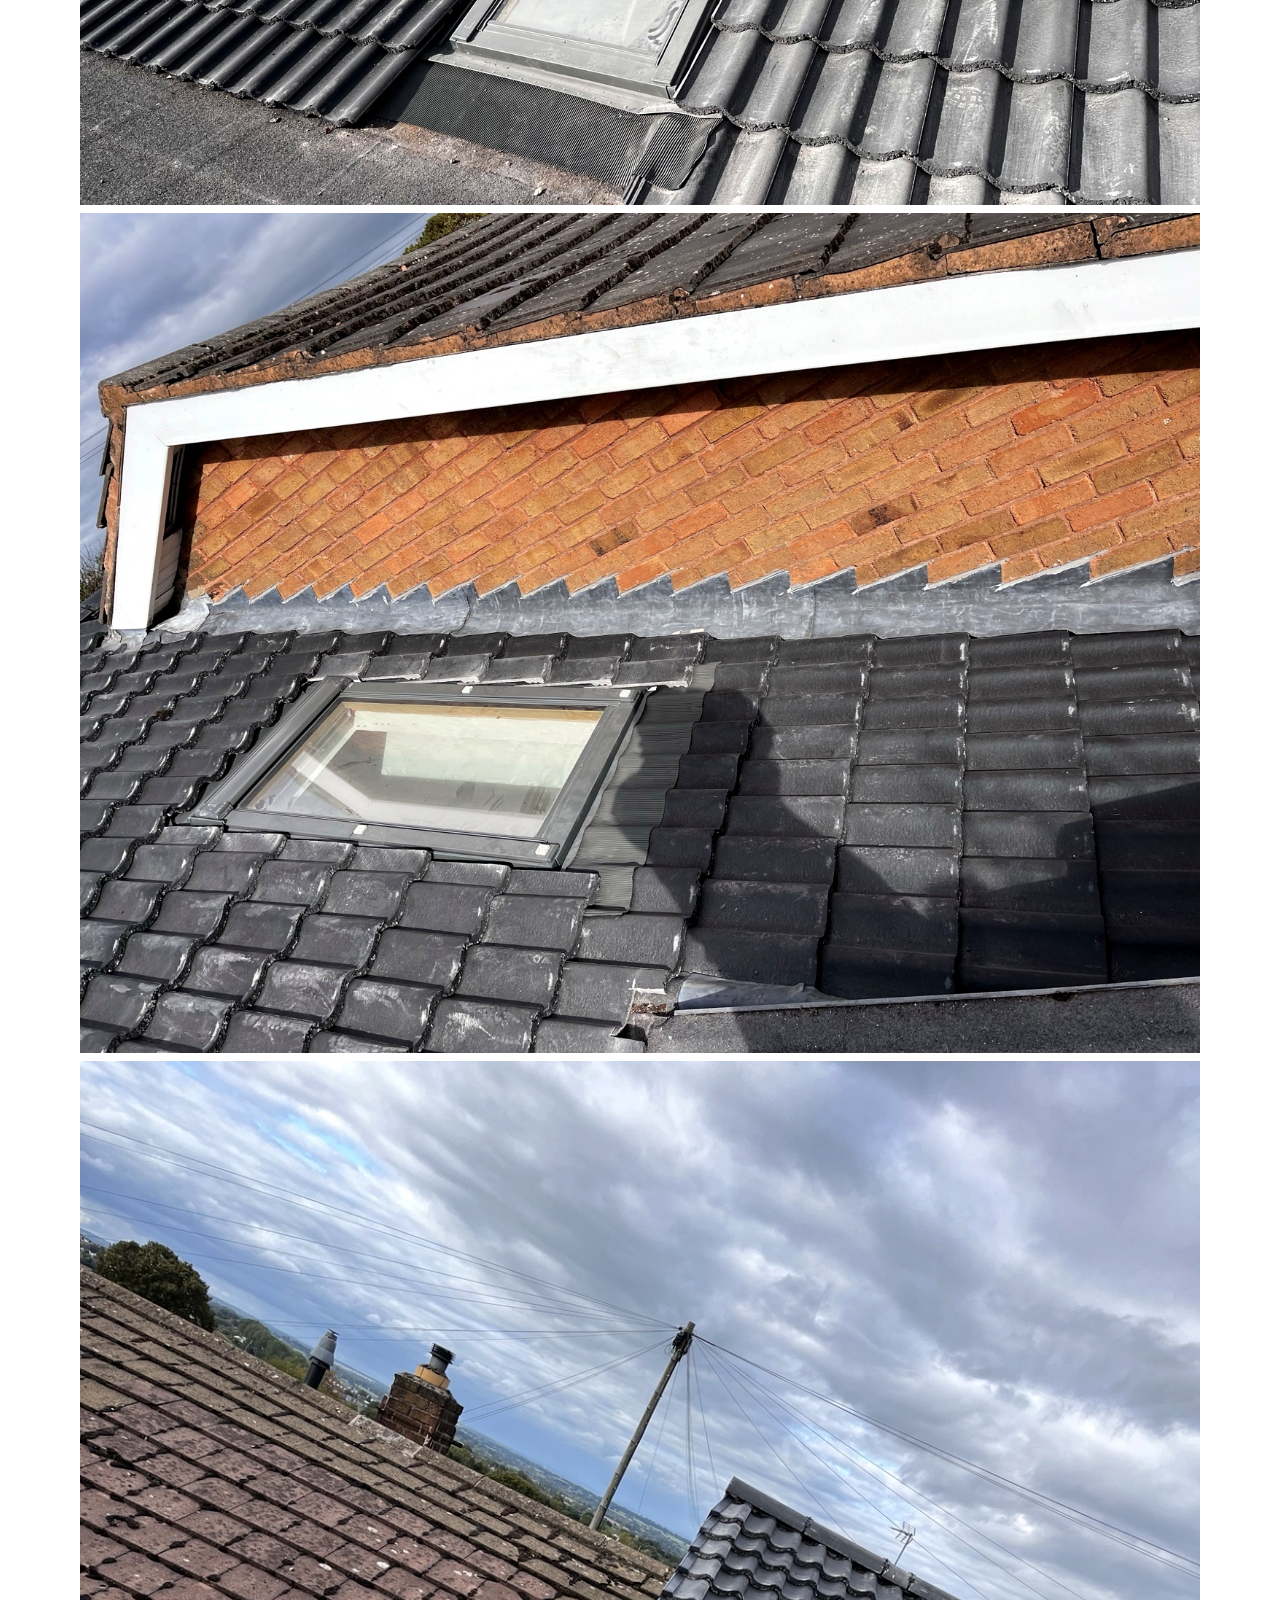
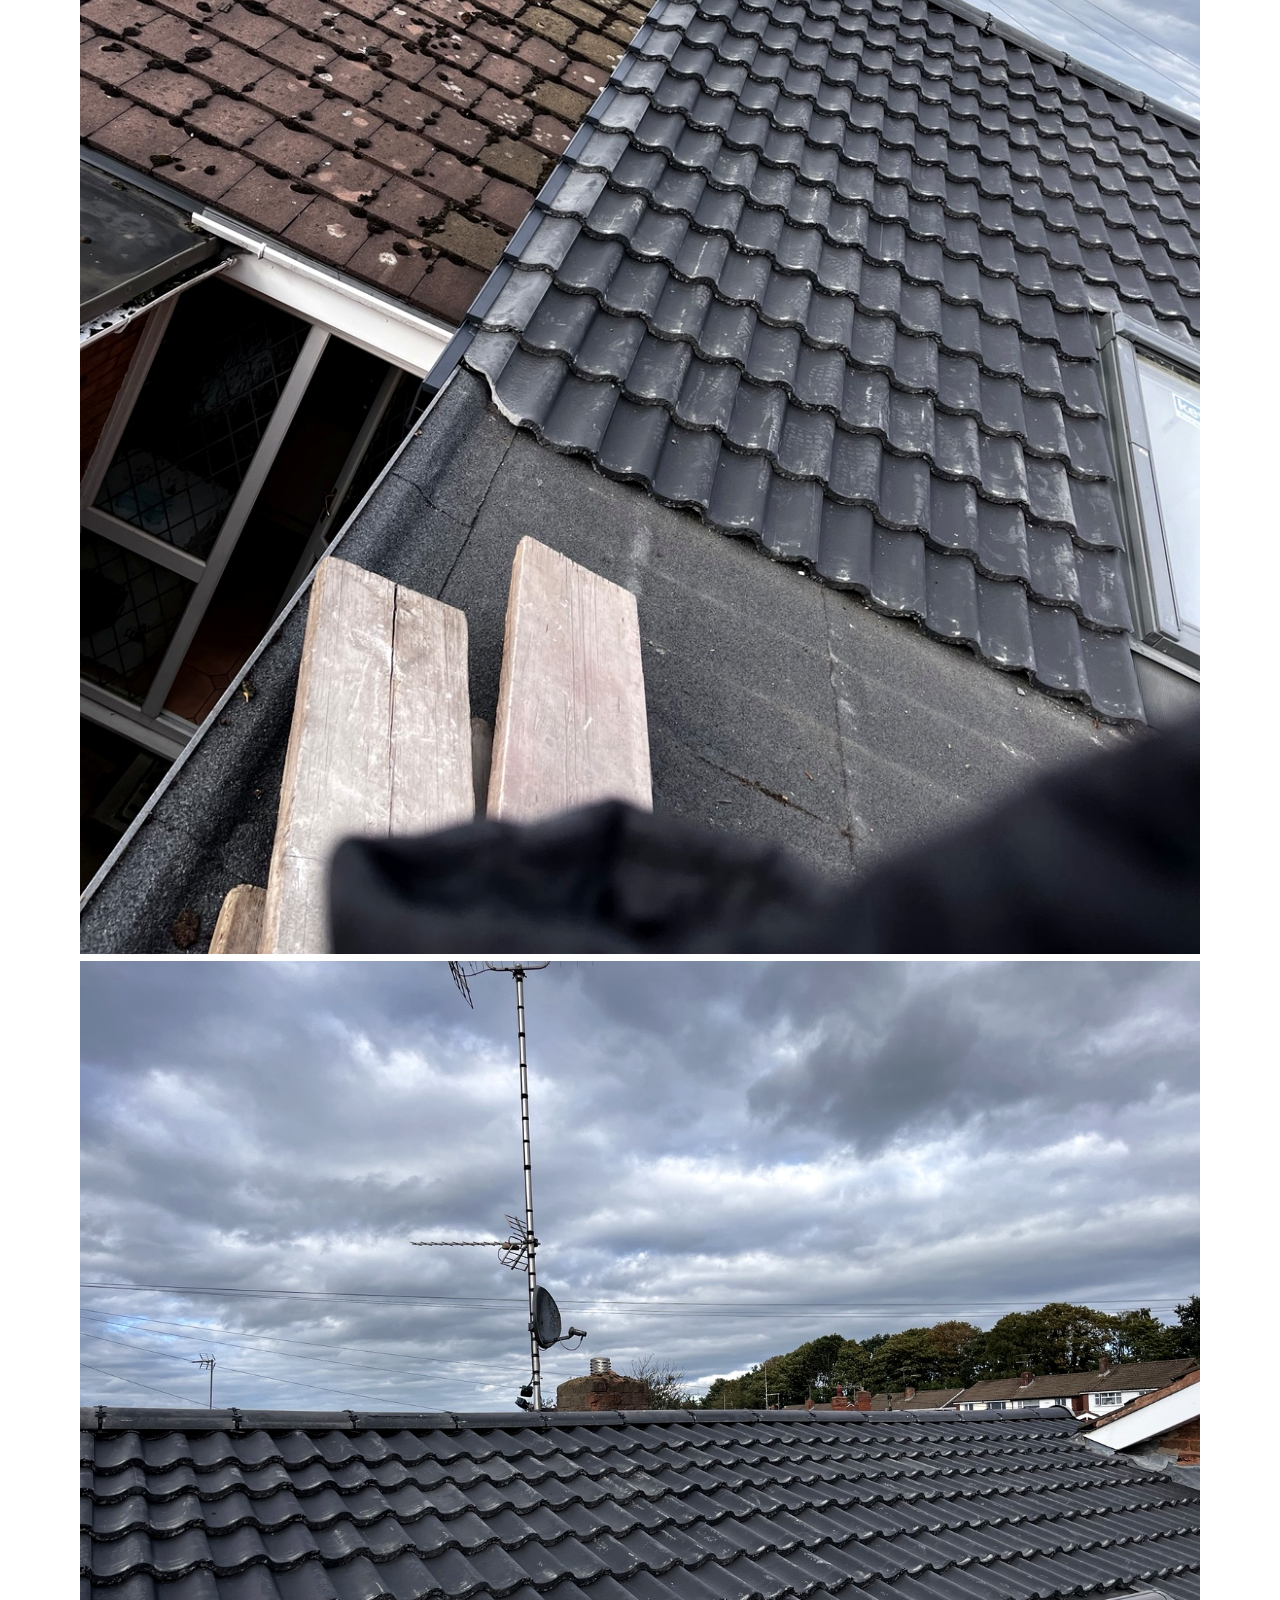
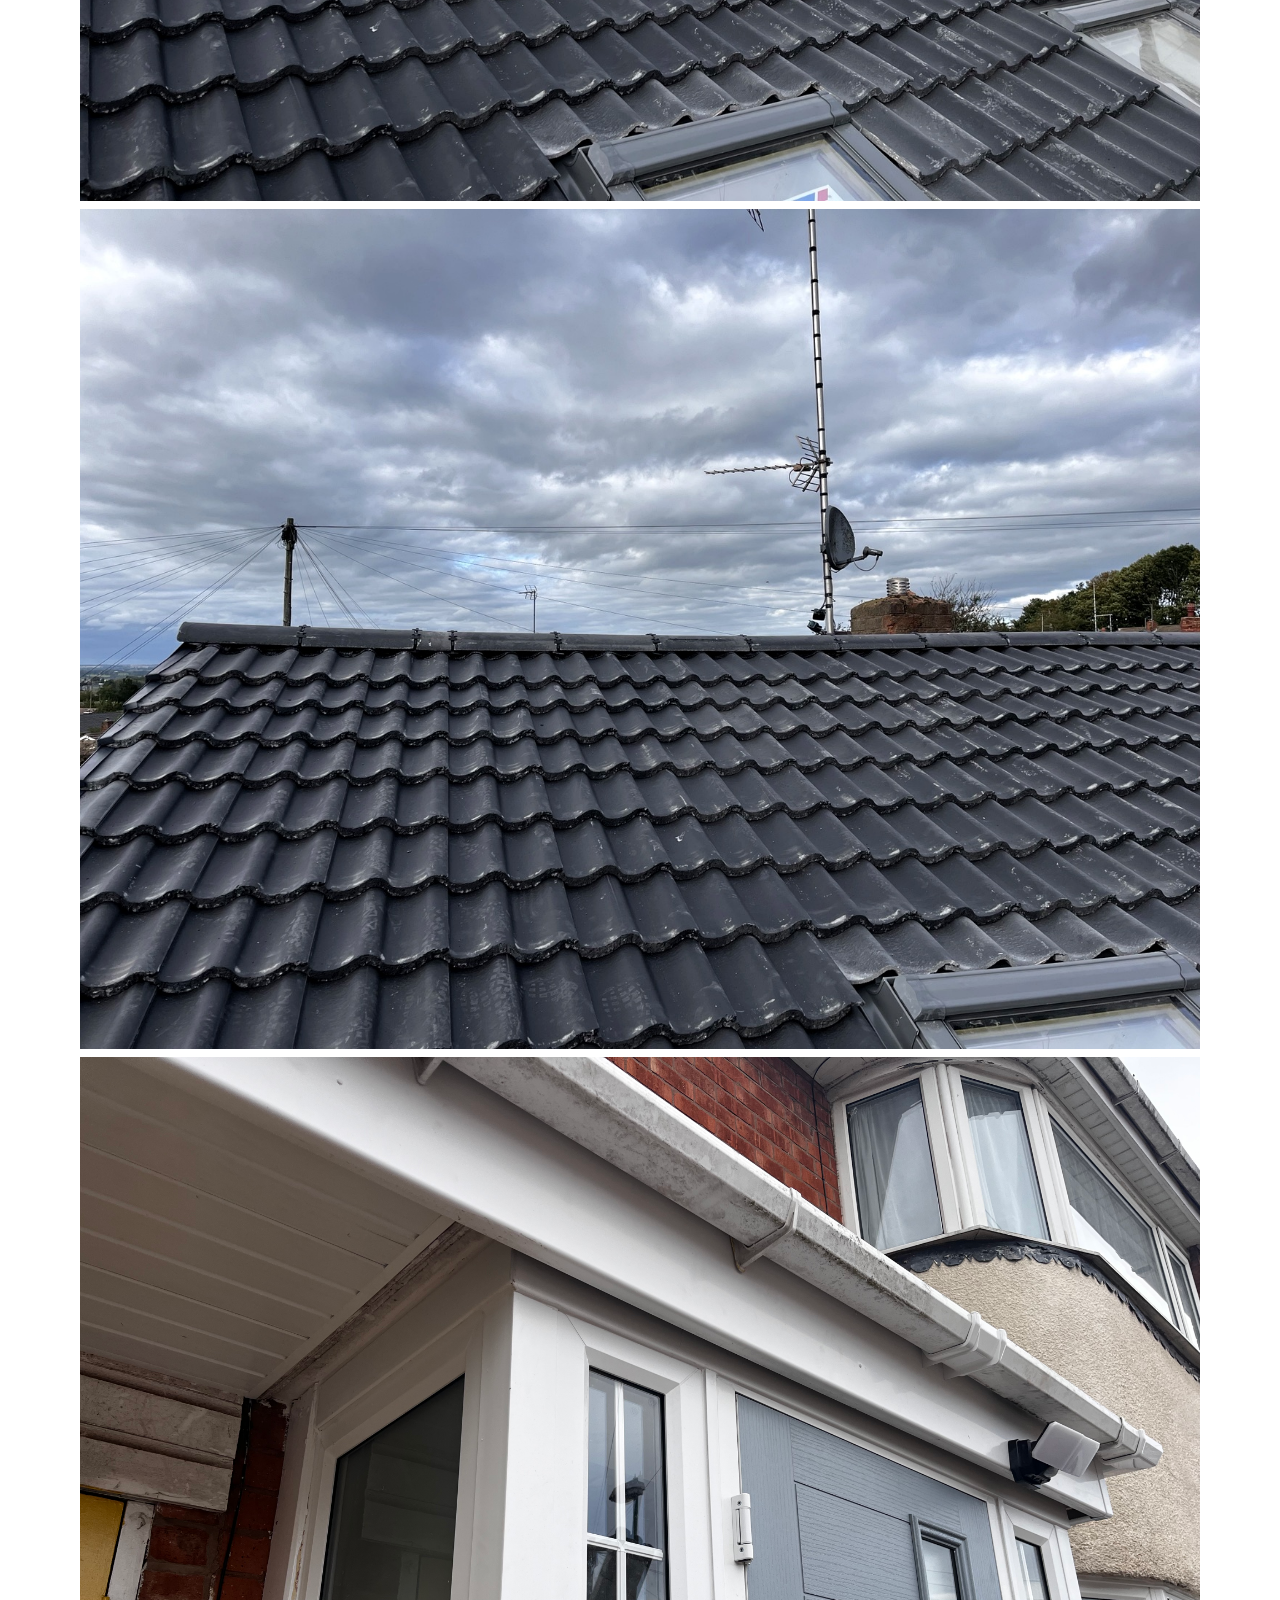
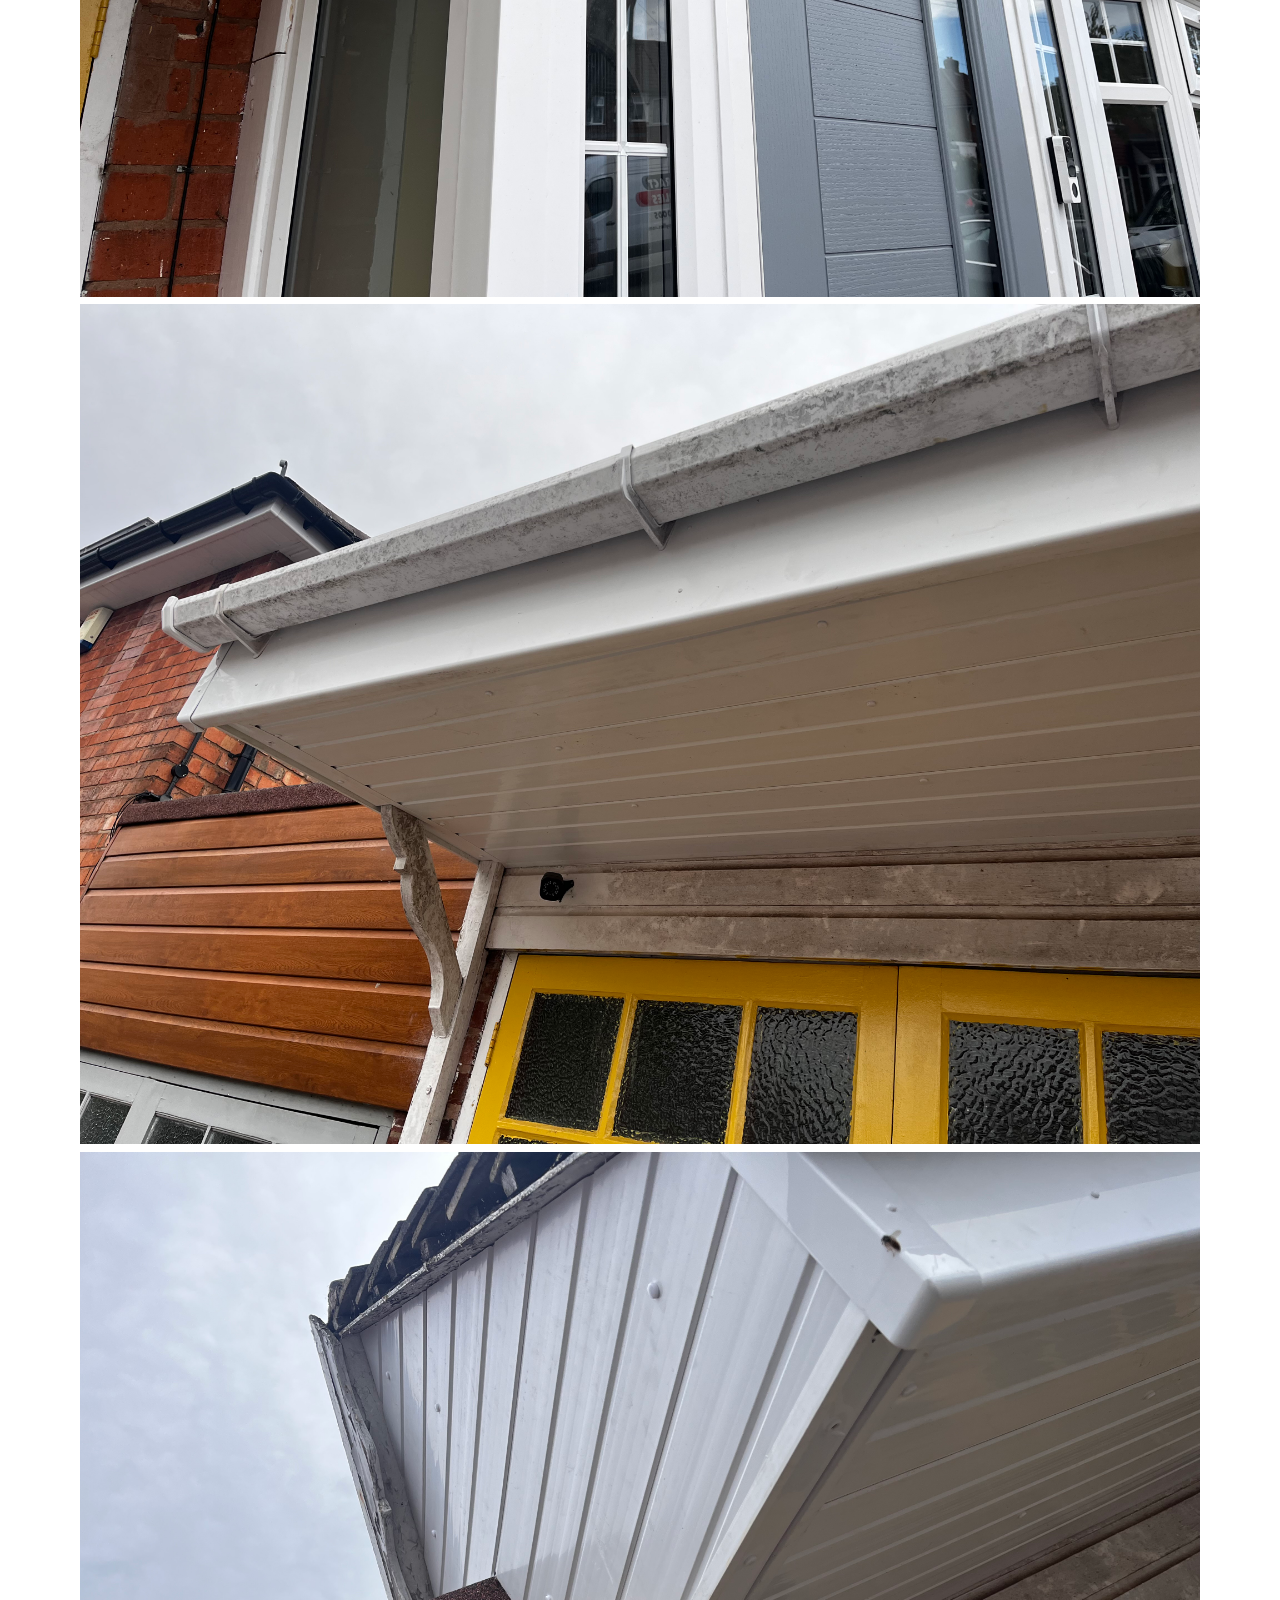
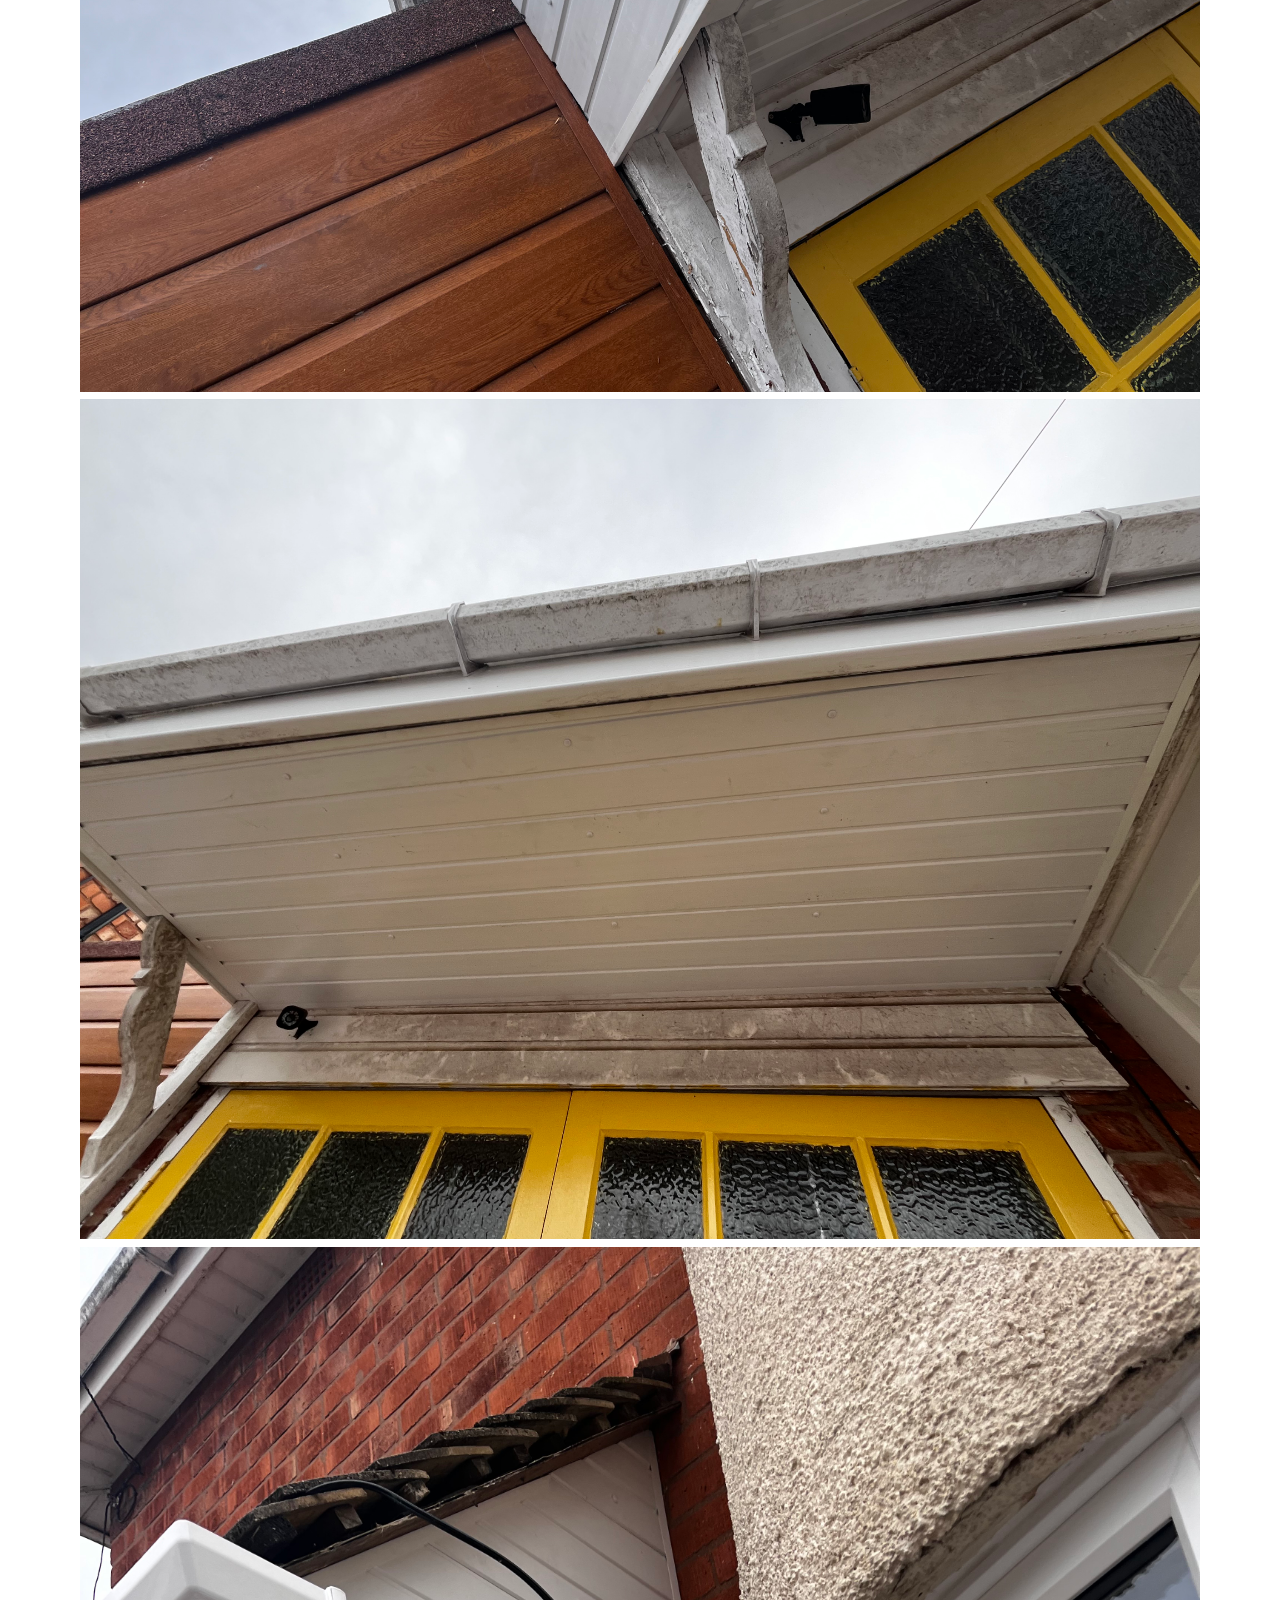
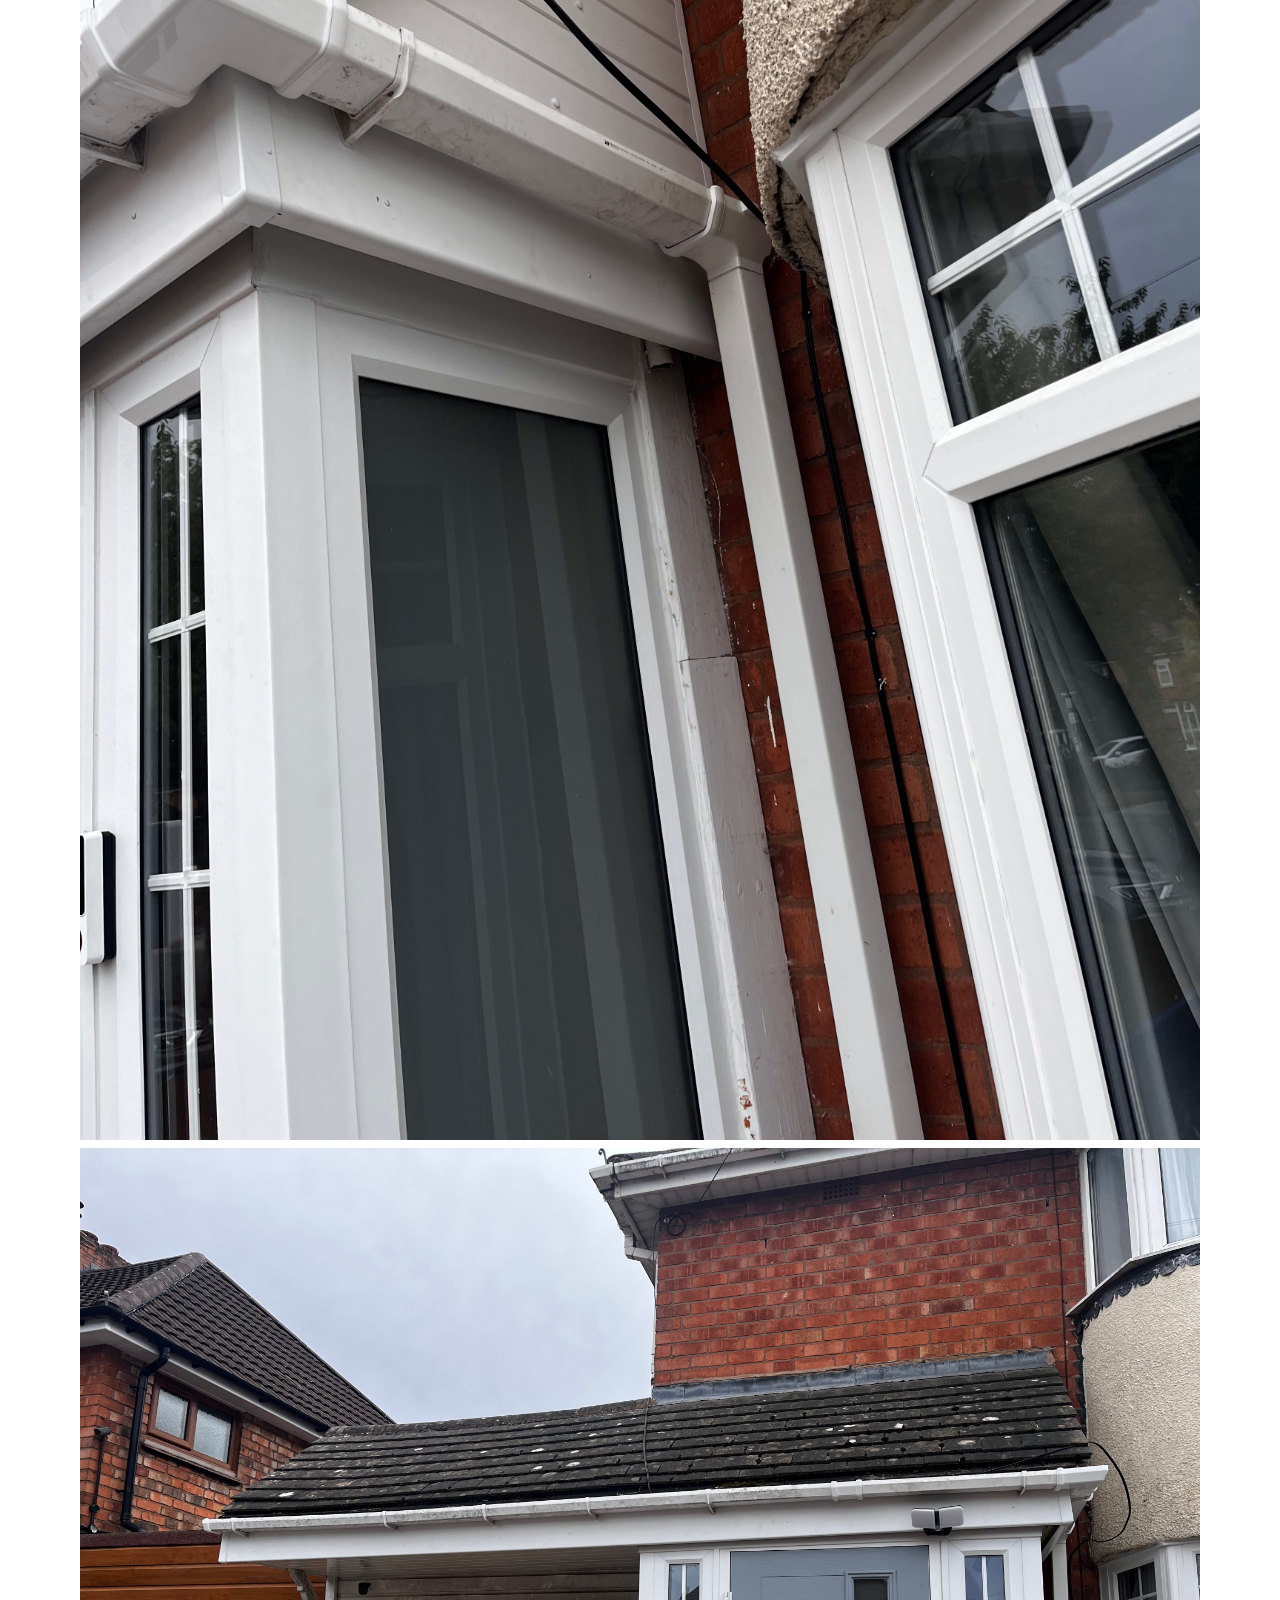
==== commit a4ba2508: "Update print statement from 'Hello' to 'Goodbye'" ====
--- a/index.html
+++ b/index.html
@@ -6,133 +6,246 @@
 
   <meta
     name="description"
-    content="Rapid Roof Rescue provides roof renewals and repairs, new roofs, rubber roofing, felt roofing, fascias, soffits and gutter repairs across the West Midlands."
+    content="Rapid Roof Rescue provides roof renewals, repairs, new roofs, rubber roofing, felt roofing, fascias, soffits and gutter repairs across the West Midlands."
   >
 
-  <meta name="theme-color" content="#087fc7">
-
-  <meta property="og:title" content="Rapid Roof Rescue | Roof Renewals & Repairs">
-  <meta property="og:description" content="Professional roof renewals and repairs across the West Midlands.">
-  <meta property="og:image" content="https://phrphcgktsourceof.github.io/Rapid-Roof-Rescue-/logo.jpeg">
-
-  <title>Rapid Roof Rescue | Roof Renewals & Repairs</title>
+  <meta name="theme-color" content="#123047">
+
+  <meta property="og:title" content="Rapid Roof Rescue | Roofing & Roof Renewals">
+  <meta
+    property="og:description"
+    content="Professional roofing services across the West Midlands."
+  >
+  <meta
+    property="og:image"
+    content="https://phrphcgktsourceof.github.io/Rapid-Roof-Rescue-/logo.jpeg"
+  >
+
+  <title>Rapid Roof Rescue | Roofing & Roof Renewals</title>
 
   <link rel="stylesheet" href="style.css">
 </head>
 
 <body>
 
+<!-- =========================
+     HEADER
+========================= -->
+
 <header class="site-header">
-  <div class="container header-inner">
-
-    <a href="index.html" class="brand">
-      <img src="logo.jpeg" alt="Rapid Roof Rescue logo">
-    </a>
-
-    <button class="menu-toggle" id="menuToggle" aria-label="Open menu">
-      <span></span>
-      <span></span>
-      <span></span>
-    </button>
-
-    <nav class="main-nav" id="mainNav">
-      <a href="#home">Home</a>
-      <a href="#services">Services</a>
-      <a href="#about">About</a>
-      <a href="#reviews">Reviews</a>
-      <a href="#contact">Contact</a>
-      <a class="nav-call" href="tel:07873149114">Call Us</a>
-    </nav>
-
-  </div>
+
+  <div class="header-top">
+
+    <div class="container header-top-inner">
+
+      <p>Professional roofing services across the West Midlands</p>
+
+      <div class="header-contact">
+        <a href="mailto:ashleybreakwell343@gmail.com">
+          ashleybreakwell343@gmail.com
+        </a>
+
+        <a href="tel:07873149114">
+          07873 149114
+        </a>
+      </div>
+
+    </div>
+
+  </div>
+
+
+  <div class="main-header">
+
+    <div class="container header-inner">
+
+      <a href="#home" class="logo">
+        <img src="logo.jpeg" alt="Rapid Roof Rescue">
+      </a>
+
+      <button
+        class="menu-toggle"
+        id="menuToggle"
+        type="button"
+        aria-label="Open navigation menu"
+        aria-expanded="false"
+      >
+        <span></span>
+        <span></span>
+        <span></span>
+      </button>
+
+      <nav class="main-nav" id="mainNav">
+
+        <a href="#home">Home</a>
+        <a href="#services">Services</a>
+        <a href="#our-work">Our Work</a>
+        <a href="#about">About Us</a>
+        <a href="#reviews">Reviews</a>
+        <a href="#contact">Contact</a>
+
+        <a class="nav-button" href="tel:07873149114">
+          Call Now
+        </a>
+
+      </nav>
+
+    </div>
+
+  </div>
+
 </header>
 
 
 <main>
 
-  <!-- HERO -->
-  <section class="hero" id="home">
-    <div class="container hero-content">
-
-      <p class="eyebrow">WEST MIDLANDS ROOFING</p>
-
-      <h1>Rapid Roof Rescue</h1>
-
-      <h2>Roof Renewals & Repairs</h2>
-
-      <p class="hero-text">
-        Reliable roofing services for homes and properties across the West Midlands.
-        From roof renewals and repairs to fascias, soffits and guttering.
+<!-- =========================
+     HERO
+========================= -->
+
+<section class="hero" id="home">
+
+  <div class="hero-overlay"></div>
+
+  <div class="container hero-inner">
+
+    <div class="hero-content">
+
+      <p class="hero-tag">
+        ROOFING SERVICES • WEST MIDLANDS
       </p>
 
+      <h1>
+        Roof Renewals<br>
+        <span>& Repairs</span>
+      </h1>
+
+      <p class="hero-intro">
+        Reliable roofing services for homes and properties across the
+        West Midlands. From roof renewals and repairs to roofline and
+        guttering work.
+      </p>
+
       <div class="hero-buttons">
-        <a href="#services" class="button button-primary">
-          View Our Services
+
+        <a href="#contact" class="button button-orange">
+          Get a Free Quote
         </a>
 
-        <a href="tel:07873149114" class="button button-secondary">
+        <a href="tel:07873149114" class="button button-outline">
           Call 07873 149114
         </a>
-      </div>
-
-    </div>
-  </section>
-
-
-  <!-- INTRO -->
-  <section class="intro">
-    <div class="container intro-inner">
-
-      <p class="section-label">ROOFING SERVICES</p>
-
-      <h2>Professional roofing work you can rely on</h2>
+
+      </div>
+
+      <div class="hero-trust">
+
+        <div>
+          <strong>West Midlands</strong>
+          <span>Local service</span>
+        </div>
+
+        <div>
+          <strong>Roofing</strong>
+          <span>Renewals & repairs</span>
+        </div>
+
+        <div>
+          <strong>Free Quote</strong>
+          <span>Get in touch today</span>
+        </div>
+
+      </div>
+
+    </div>
+
+  </div>
+
+</section>
+
+
+<!-- =========================
+     INTRO STRIP
+========================= -->
+
+<section class="intro-strip">
+
+  <div class="container intro-strip-inner">
+
+    <div>
+      <span>NEED ROOFING WORK?</span>
+      <strong>Speak to Rapid Roof Rescue today.</strong>
+    </div>
+
+    <a href="tel:07873149114">
+      07873 149114
+    </a>
+
+  </div>
+
+</section>
+
+
+<!-- =========================
+     SERVICES
+========================= -->
+
+<section class="services-section" id="services">
+
+  <div class="container">
+
+    <div class="section-intro">
+
+      <p class="section-kicker">OUR SERVICES</p>
+
+      <h2>Professional roofing services</h2>
 
       <p>
-        Rapid Roof Rescue provides roof renewals, repairs and exterior roofing
-        services throughout the West Midlands. We focus on reliable workmanship,
-        clear communication and quality results.
+        We provide a range of roofing and roofline services across the
+        West Midlands. Select a service to find out more.
       </p>
 
     </div>
-  </section>
-
-
-  <!-- SERVICES -->
-  <section class="services-section" id="services">
-    <div class="container">
-
-      <div class="section-heading">
-        <p class="section-label">OUR SERVICES</p>
-        <h2>Roofing services</h2>
-        <p>
-          Select a service below to see more information and examples of our work.
-        </p>
-      </div>
-
-
-      <!-- ROOF RENEWALS -->
-      <article class="service-item">
-
-        <button class="service-toggle" type="button">
-          <span>
+
+
+    <div class="services-list">
+
+
+      <!-- SERVICE 1 -->
+
+      <article class="service">
+
+        <button class="service-header service-toggle" type="button">
+
+          <span class="service-number">01</span>
+
+          <span class="service-title">
             <strong>Roof Renewals & Repairs</strong>
-            <small>
-              Repairs, renewals and maintenance for existing roofs.
-            </small>
-          </span>
-
-          <span class="plus">+</span>
+            <small>Roof repairs, renewals and maintenance</small>
+          </span>
+
+          <span class="learn-more">
+            Learn more <b>+</b>
+          </span>
+
         </button>
 
         <div class="service-content" hidden>
 
-          <p>
-            We carry out roof renewals and repairs to help keep your property
-            protected and your roof in good condition. We can assess damaged
-            areas and carry out the necessary roofing work.
-          </p>
-
-          <div class="photo-grid">
+          <div class="service-text">
+
+            <h3>Roof Renewals & Repairs</h3>
+
+            <p>
+              We carry out roof renewals and repairs to help keep your
+              property protected and your roof in good condition. Whether
+              your roof needs repair work or a full renewal, we can discuss
+              the work required and provide a professional service.
+            </p>
+
+          </div>
+
+          <div class="service-photos">
 
             <img src="IMG_9645.jpeg" alt="Roofing work by Rapid Roof Rescue">
             <img src="IMG_9646.jpeg" alt="Roofing work by Rapid Roof Rescue">
@@ -150,266 +263,464 @@
       </article>
 
 
-      <!-- NEW ROOFS -->
-      <article class="service-item">
-
-        <button class="service-toggle" type="button">
-          <span>
+      <!-- SERVICE 2 -->
+
+      <article class="service">
+
+        <button class="service-header service-toggle" type="button">
+
+          <span class="service-number">02</span>
+
+          <span class="service-title">
             <strong>New Roof Installations</strong>
-            <small>
-              New roofing installations for homes and properties.
-            </small>
-          </span>
-
-          <span class="plus">+</span>
+            <small>Complete new roofing installations</small>
+          </span>
+
+          <span class="learn-more">
+            Learn more <b>+</b>
+          </span>
+
         </button>
 
         <div class="service-content" hidden>
 
-          <p>
-            Complete new roof installations carried out with attention to
-            quality, durability and a professional finish.
-          </p>
+          <div class="service-text">
+
+            <h3>New Roof Installations</h3>
+
+            <p>
+              Complete new roof installations for homes and properties,
+              with attention to quality, durability and a professional
+              finish.
+            </p>
+
+          </div>
 
         </div>
 
       </article>
 
 
-      <!-- RUBBER ROOFING -->
-      <article class="service-item">
-
-        <button class="service-toggle" type="button">
-          <span>
+      <!-- SERVICE 3 -->
+
+      <article class="service">
+
+        <button class="service-header service-toggle" type="button">
+
+          <span class="service-number">03</span>
+
+          <span class="service-title">
             <strong>Rubber Roofing</strong>
-            <small>
-              Rubber roofing solutions for suitable flat roofs.
-            </small>
-          </span>
-
-          <span class="plus">+</span>
+            <small>Durable rubber roofing solutions</small>
+          </span>
+
+          <span class="learn-more">
+            Learn more <b>+</b>
+          </span>
+
         </button>
 
         <div class="service-content" hidden>
 
-          <p>
-            Rubber roofing provides a durable solution for suitable flat
-            roofing systems. We can repair, renew or replace existing
-            rubber roofing where required.
-          </p>
+          <div class="service-text">
+
+            <h3>Rubber Roofing</h3>
+
+            <p>
+              Rubber roofing solutions for suitable flat roofing systems,
+              including repairs and renewals of existing rubber roofs.
+            </p>
+
+          </div>
 
         </div>
 
       </article>
 
 
-      <!-- FELT ROOFING -->
-      <article class="service-item">
-
-        <button class="service-toggle" type="button">
-          <span>
+      <!-- SERVICE 4 -->
+
+      <article class="service">
+
+        <button class="service-header service-toggle" type="button">
+
+          <span class="service-number">04</span>
+
+          <span class="service-title">
             <strong>Felt Roofing</strong>
-            <small>
-              Felt roofing repairs and renewals for flat roofs.
-            </small>
-          </span>
-
-          <span class="plus">+</span>
+            <small>Flat roof felt repairs and renewals</small>
+          </span>
+
+          <span class="learn-more">
+            Learn more <b>+</b>
+          </span>
+
         </button>
 
         <div class="service-content" hidden>
 
-          <p>
-            Felt roofing repairs and renewals for suitable flat roofing
-            systems, helping protect your property from the elements.
-          </p>
+          <div class="service-text">
+
+            <h3>Felt Roofing</h3>
+
+            <p>
+              Felt roofing repairs and renewals for suitable flat roofing
+              systems, helping protect your property from the elements.
+            </p>
+
+          </div>
 
         </div>
 
       </article>
 
 
-      <!-- FASCIA AND SOFFIT -->
-      <article class="service-item">
-
-        <button class="service-toggle" type="button">
-          <span>
+      <!-- SERVICE 5 -->
+
+      <article class="service">
+
+        <button class="service-header service-toggle" type="button">
+
+          <span class="service-number">05</span>
+
+          <span class="service-title">
             <strong>Fascias & Soffits</strong>
-            <small>
-              Fascia and soffit repairs and replacements.
-            </small>
-          </span>
-
-          <span class="plus">+</span>
+            <small>Repairs and replacements</small>
+          </span>
+
+          <span class="learn-more">
+            Learn more <b>+</b>
+          </span>
+
         </button>
 
         <div class="service-content" hidden>
 
-          <p>
-            We repair and replace damaged or worn fascias and soffits,
-            helping protect the edges of your roof while improving the
-            overall finish of your property.
-          </p>
-
-          <div class="photo-grid">
-
-            <img src="IMG_9259.jpeg" alt="Fascia and soffit work by Rapid Roof Rescue">
-            <img src="IMG_9260.jpeg" alt="Fascia and soffit work by Rapid Roof Rescue">
-            <img src="IMG_9263.jpeg" alt="Fascia and soffit work by Rapid Roof Rescue">
-            <img src="IMG_9264.jpeg" alt="Fascia and soffit work by Rapid Roof Rescue">
-            <img src="IMG_9266.jpeg" alt="Fascia and soffit work by Rapid Roof Rescue">
-            <img src="IMG_9267.jpeg" alt="Fascia and soffit work by Rapid Roof Rescue">
+          <div class="service-text">
+
+            <h3>Fascias & Soffits</h3>
+
+            <p>
+              We repair and replace damaged or worn fascias and soffits,
+              helping protect the edges of your roof while improving the
+              finish of your property.
+            </p>
 
           </div>
 
+          <div class="service-photos">
+
+            <img src="IMG_9259.jpeg" alt="Fascia and soffit work">
+            <img src="IMG_9260.jpeg" alt="Fascia and soffit work">
+            <img src="IMG_9263.jpeg" alt="Fascia and soffit work">
+            <img src="IMG_9264.jpeg" alt="Fascia and soffit work">
+            <img src="IMG_9266.jpeg" alt="Fascia and soffit work">
+            <img src="IMG_9267.jpeg" alt="Fascia and soffit work">
+
+          </div>
+
         </div>
 
       </article>
 
 
-      <!-- GUTTERS -->
-      <article class="service-item">
-
-        <button class="service-toggle" type="button">
-          <span>
+      <!-- SERVICE 6 -->
+
+      <article class="service">
+
+        <button class="service-header service-toggle" type="button">
+
+          <span class="service-number">06</span>
+
+          <span class="service-title">
             <strong>Gutter Repairs</strong>
-            <small>
-              Repairs and maintenance for guttering systems.
-            </small>
-          </span>
-
-          <span class="plus">+</span>
+            <small>Guttering repairs and maintenance</small>
+          </span>
+
+          <span class="learn-more">
+            Learn more <b>+</b>
+          </span>
+
         </button>
 
         <div class="service-content" hidden>
 
-          <p>
-            Gutter repairs and maintenance to help keep rainwater flowing
-            correctly and prevent issues caused by damaged or blocked
-            guttering.
-          </p>
+          <div class="service-text">
+
+            <h3>Gutter Repairs</h3>
+
+            <p>
+              Gutter repairs and maintenance to help keep rainwater flowing
+              correctly and prevent problems caused by damaged or blocked
+              guttering.
+            </p>
+
+          </div>
 
         </div>
 
       </article>
 
     </div>
-  </section>
-
-
-  <!-- ABOUT -->
-  <section class="about-section" id="about">
-    <div class="container">
-
-      <div class="section-heading">
-        <p class="section-label">ABOUT US</p>
-        <h2>Roofing across the West Midlands</h2>
-      </div>
-
-      <div class="about-grid">
-
+
+  </div>
+
+</section>
+
+
+<!-- =========================
+     OUR WORK
+========================= -->
+
+<section class="work-section" id="our-work">
+
+  <div class="container">
+
+    <div class="section-intro">
+
+      <p class="section-kicker">OUR WORK</p>
+
+      <h2>See our recent work</h2>
+
+      <p>
+        A selection of roofing and roofline work completed by
+        Rapid Roof Rescue.
+      </p>
+
+    </div>
+
+
+    <div class="work-gallery">
+
+      <div class="work-photo">
+        <img src="IMG_9645.jpeg" alt="Roofing work">
+      </div>
+
+      <div class="work-photo">
+        <img src="IMG_9646.jpeg" alt="Roofing work">
+      </div>
+
+      <div class="work-photo">
+        <img src="IMG_9647.jpeg" alt="Roofing work">
+      </div>
+
+      <div class="work-photo">
+        <img src="IMG_9648.jpeg" alt="Roofing work">
+      </div>
+
+      <div class="work-photo">
+        <img src="IMG_9649.jpeg" alt="Roofing work">
+      </div>
+
+      <div class="work-photo">
+        <img src="IMG_9650.jpeg" alt="Roofing work">
+      </div>
+
+      <div class="work-photo">
+        <img src="IMG_9651.jpeg" alt="Roofing work">
+      </div>
+
+      <div class="work-photo">
+        <img src="IMG_9652.jpeg" alt="Roofing work">
+      </div>
+
+      <div class="work-photo">
+        <img src="IMG_9259.jpeg" alt="Fascia and soffit work">
+      </div>
+
+      <div class="work-photo">
+        <img src="IMG_9260.jpeg" alt="Fascia and soffit work">
+      </div>
+
+      <div class="work-photo">
+        <img src="IMG_9263.jpeg" alt="Fascia and soffit work">
+      </div>
+
+      <div class="work-photo">
+        <img src="IMG_9264.jpeg" alt="Fascia and soffit work">
+      </div>
+
+      <div class="work-photo">
+        <img src="IMG_9266.jpeg" alt="Fascia and soffit work">
+      </div>
+
+      <div class="work-photo">
+        <img src="IMG_9267.jpeg" alt="Fascia and soffit work">
+      </div>
+
+    </div>
+
+  </div>
+
+</section>
+
+
+<!-- =========================
+     WHY CHOOSE US
+========================= -->
+
+<section class="why-section">
+
+  <div class="container why-grid">
+
+    <div class="why-content">
+
+      <p class="section-kicker">WHY RAPID ROOF RESCUE</p>
+
+      <h2>A local roofing service you can contact directly</h2>
+
+      <p>
+        We provide roofing and roofline services across the West Midlands,
+        with a straightforward approach from the first conversation through
+        to completion of the work.
+      </p>
+
+      <a href="#contact" class="button button-blue">
+        Request a Free Quote
+      </a>
+
+    </div>
+
+
+    <div class="why-points">
+
+      <div class="why-point">
+        <span>01</span>
         <div>
-          <p>
-            Rapid Roof Rescue provides roofing and exterior property services
-            throughout the West Midlands.
-          </p>
-
-          <p>
-            From roof renewals and repairs to fascias, soffits and guttering,
-            our aim is to provide dependable workmanship and a professional
-            service from start to finish.
-          </p>
-        </div>
-
-        <div class="area-box">
-          <h3>Areas we cover</h3>
-
-          <ul>
-            <li>Dudley</li>
-            <li>Wolverhampton</li>
-            <li>Walsall</li>
-            <li>Birmingham</li>
-            <li>Stourbridge</li>
-            <li>Halesowen</li>
-            <li>Tipton</li>
-            <li>West Bromwich</li>
-          </ul>
-        </div>
-
-      </div>
-
-    </div>
-  </section>
-
-
-  <!-- PROCESS -->
-  <section class="process-section">
-    <div class="container">
-
-      <div class="section-heading">
-        <p class="section-label">HOW IT WORKS</p>
-        <h2>A straightforward service</h2>
-      </div>
-
-      <div class="process-grid">
-
-        <div class="process-step">
-          <span>01</span>
-          <h3>Get in touch</h3>
-          <p>
-            Contact us to discuss your roofing requirements.
-          </p>
-        </div>
-
-        <div class="process-step">
-          <span>02</span>
-          <h3>Assess the work</h3>
-          <p>
-            We discuss the roofing work needed for your property.
-          </p>
-        </div>
-
-        <div class="process-step">
-          <span>03</span>
-          <h3>Complete the work</h3>
-          <p>
-            We carry out the agreed roofing work professionally.
-          </p>
-        </div>
-
-      </div>
-
-    </div>
-  </section>
-
-
-  <!-- REVIEWS -->
-  <section class="reviews-section" id="reviews">
-    <div class="container">
-
-      <div class="section-heading">
-        <p class="section-label">CUSTOMER REVIEWS</p>
-        <h2>Tell us about your experience</h2>
-        <p>
-          We value customer feedback. Send us your review using the form below.
-        </p>
-      </div>
-
-      <form
-        action="https://formspree.io/f/mqpawypw"
-        method="POST"
-        class="review-form"
-      >
-
-        <label for="review-name">Your name</label>
-        <input
-          type="text"
-          id="review-name"
-          name="name"
-          required
-        >
-
-        <label for="review-message">Your review</label>
+          <h3>Local service</h3>
+          <p>Serving customers across the West Midlands.</p>
+        </div>
+      </div>
+
+      <div class="why-point">
+        <span>02</span>
+        <div>
+          <h3>Roofing expertise</h3>
+          <p>Roof renewals, repairs and roofline services.</p>
+        </div>
+      </div>
+
+      <div class="why-point">
+        <span>03</span>
+        <div>
+          <h3>Clear communication</h3>
+          <p>Speak directly with Rapid Roof Rescue about your requirements.</p>
+        </div>
+      </div>
+
+    </div>
+
+  </div>
+
+</section>
+
+
+<!-- =========================
+     ABOUT
+========================= -->
+
+<section class="about-section" id="about">
+
+  <div class="container about-grid">
+
+    <div>
+
+      <p class="section-kicker">ABOUT US</p>
+
+      <h2>Roofing across the West Midlands</h2>
+
+      <p>
+        Rapid Roof Rescue provides roofing and exterior property services
+        for homes and properties throughout the West Midlands.
+      </p>
+
+      <p>
+        From roof renewals and repairs to fascias, soffits and guttering,
+        we aim to provide a reliable and professional service for every
+        roofing requirement.
+      </p>
+
+    </div>
+
+
+    <div class="areas">
+
+      <h3>Areas we cover</h3>
+
+      <div class="area-list">
+
+        <span>Dudley</span>
+        <span>Wolverhampton</span>
+        <span>Walsall</span>
+        <span>Birmingham</span>
+        <span>Stourbridge</span>
+        <span>Halesowen</span>
+        <span>Tipton</span>
+        <span>West Bromwich</span>
+
+      </div>
+
+    </div>
+
+  </div>
+
+</section>
+
+
+<!-- =========================
+     REVIEWS
+========================= -->
+
+<section class="reviews-section" id="reviews">
+
+  <div class="container">
+
+    <div class="section-intro">
+
+      <p class="section-kicker">CUSTOMER REVIEWS</p>
+
+      <h2>Tell us about your experience</h2>
+
+      <p>
+        We value feedback from our customers. If we've completed work for
+        you, you can leave a review below.
+      </p>
+
+    </div>
+
+
+    <form
+      action="https://formspree.io/f/mqpawypw"
+      method="POST"
+      class="review-form"
+    >
+
+      <div class="form-row">
+
+        <div class="form-group">
+
+          <label for="review-name">
+            Your name
+          </label>
+
+          <input
+            type="text"
+            id="review-name"
+            name="name"
+            required
+          >
+
+        </div>
+
+      </div>
+
+
+      <div class="form-group">
+
+        <label for="review-message">
+          Your review
+        </label>
+
         <textarea
           id="review-message"
           name="review"
@@ -417,129 +728,273 @@
           required
         ></textarea>
 
-        <button type="submit" class="button button-primary">
-          Submit Review
-        </button>
-
-      </form>
-
-    </div>
-  </section>
-
-
-  <!-- CONTACT CTA -->
-  <section class="contact-cta">
-    <div class="container contact-cta-inner">
-
-      <div>
-        <p class="section-label">NEED ROOFING WORK?</p>
-        <h2>Get in touch with Rapid Roof Rescue</h2>
-        <p>
-          Contact us to discuss your roofing requirements across the
-          West Midlands.
-        </p>
-      </div>
-
-      <a href="tel:07873149114" class="button button-light">
+      </div>
+
+
+      <button type="submit" class="button button-blue">
+        Submit Review
+      </button>
+
+    </form>
+
+  </div>
+
+</section>
+
+
+<!-- =========================
+     CONTACT CTA
+========================= -->
+
+<section class="quote-section" id="contact">
+
+  <div class="container quote-inner">
+
+    <div>
+
+      <p class="section-kicker">GET IN TOUCH</p>
+
+      <h2>Need roofing work?</h2>
+
+      <p>
+        Contact Rapid Roof Rescue to discuss your roofing requirements
+        across the West Midlands.
+      </p>
+
+    </div>
+
+
+    <div class="quote-buttons">
+
+      <a href="tel:07873149114" class="button button-orange">
         Call 07873 149114
       </a>
 
-    </div>
-  </section>
-
-
-  <!-- CONTACT -->
-  <section class="contact-section" id="contact">
+      <a
+        href="mailto:ashleybreakwell343@gmail.com"
+        class="button button-white"
+      >
+        Email Us
+      </a>
+
+    </div>
+
+  </div>
+
+</section>
+
+
+<!-- =========================
+     CONTACT DETAILS
+========================= -->
+
+<section class="contact-details">
+
+  <div class="container">
+
+    <div class="contact-heading">
+
+      <p class="section-kicker">CONTACT RAPID ROOF RESCUE</p>
+
+      <h2>Let's talk about your roof</h2>
+
+    </div>
+
+
+    <div class="contact-cards">
+
+      <a
+        href="tel:07873149114"
+        class="contact-card"
+      >
+
+        <span>PHONE</span>
+
+        <strong>
+          07873 149114
+        </strong>
+
+        <small>
+          Call us directly
+        </small>
+
+      </a>
+
+
+      <a
+        href="mailto:ashleybreakwell343@gmail.com"
+        class="contact-card"
+      >
+
+        <span>EMAIL</span>
+
+        <strong>
+          ashleybreakwell343@gmail.com
+        </strong>
+
+        <small>
+          Send us an enquiry
+        </small>
+
+      </a>
+
+
+      <div class="contact-card">
+
+        <span>AREA</span>
+
+        <strong>
+          West Midlands
+        </strong>
+
+        <small>
+          Local roofing services
+        </small>
+
+      </div>
+
+    </div>
+
+  </div>
+
+</section>
+
+</main>
+
+
+<!-- =========================
+     FOOTER
+========================= -->
+
+<footer class="footer">
+
+  <div class="container footer-inner">
+
+    <div>
+
+      <img
+        src="logo.jpeg"
+        alt="Rapid Roof Rescue"
+        class="footer-logo"
+      >
+
+      <p>
+        Roofing services across the West Midlands.
+      </p>
+
+    </div>
+
+
+    <div class="footer-links">
+
+      <a href="#home">Home</a>
+      <a href="#services">Services</a>
+      <a href="#our-work">Our Work</a>
+      <a href="#contact">Contact</a>
+
+    </div>
+
+
+    <div class="footer-call">
+
+      <span>Call Rapid Roof Rescue</span>
+
+      <a href="tel:07873149114">
+        07873 149114
+      </a>
+
+    </div>
+
+  </div>
+
+
+  <div class="footer-bottom">
+
     <div class="container">
 
-      <div class="section-heading">
-        <p class="section-label">CONTACT</p>
-        <h2>Contact Rapid Roof Rescue</h2>
-      </div>
-
-      <div class="contact-grid">
-
-        <a href="tel:07873149114" class="contact-card">
-          <span>PHONE</span>
-          <strong>07873 149114</strong>
-        </a>
-
-        <a href="mailto:ashleybreakwell343@gmail.com" class="contact-card">
-          <span>EMAIL</span>
-          <strong>ashleybreakwell343@gmail.com</strong>
-        </a>
-
-        <div class="contact-card">
-          <span>AREA</span>
-          <strong>West Midlands</strong>
-        </div>
-
-      </div>
-
-    </div>
-  </section>
-
-</main>
-
-
-<footer class="site-footer">
-  <div class="container footer-inner">
-
-    <p>
-      © 2026 Rapid Roof Rescue. All rights reserved.
-    </p>
-
-    <a href="#home">Back to top</a>
-
-  </div>
+      <p>
+        © 2026 Rapid Roof Rescue. All rights reserved.
+      </p>
+
+    </div>
+
+  </div>
+
 </footer>
 
 
 <script>
 
-  // Mobile menu
+  /* =========================
+     MOBILE MENU
+  ========================= */
+
   const menuToggle = document.getElementById("menuToggle");
   const mainNav = document.getElementById("mainNav");
 
   menuToggle.addEventListener("click", function () {
+
     mainNav.classList.toggle("show");
+
+    const isOpen = mainNav.classList.contains("show");
+
+    menuToggle.setAttribute("aria-expanded", isOpen);
+
   });
 
 
-  // Close mobile menu after selecting a link
-  document.querySelectorAll(".main-nav a").forEach(function (link) {
-    link.addEventListener("click", function () {
+  document.querySelectorAll(".main-nav a").forEach(function(link) {
+
+    link.addEventListener("click", function() {
+
       mainNav.classList.remove("show");
+
+      menuToggle.setAttribute("aria-expanded", "false");
+
     });
+
   });
 
 
-  // Service dropdowns
-  document.querySelectorAll(".service-toggle").forEach(function (button) {
-
-    button.addEventListener("click", function () {
-
-      const content = button.nextElementSibling;
-      const plus = button.querySelector(".plus");
-
-      document.querySelectorAll(".service-content").forEach(function (item) {
-        if (item !== content) {
-          item.hidden = true;
+  /* =========================
+     SERVICE ACCORDIONS
+  ========================= */
+
+  document.querySelectorAll(".service-toggle").forEach(function(button) {
+
+    button.addEventListener("click", function() {
+
+      const currentContent = button.nextElementSibling;
+      const currentPlus = button.querySelector(".learn-more b");
+
+      document.querySelectorAll(".service-content").forEach(function(content) {
+
+        if (content !== currentContent) {
+          content.hidden = true;
         }
+
       });
 
-      document.querySelectorAll(".service-toggle .plus").forEach(function (item) {
-        if (item !== plus) {
-          item.textContent = "+";
+
+      document.querySelectorAll(".learn-more b").forEach(function(plus) {
+
+        if (plus !== currentPlus) {
+          plus.textContent = "+";
         }
+
       });
 
-      if (content.hidden) {
-        content.hidden = false;
-        plus.textContent = "−";
+
+      if (currentContent.hidden) {
+
+        currentContent.hidden = false;
+        currentPlus.textContent = "−";
+
       } else {
-        content.hidden = true;
-        plus.textContent = "+";
+
+        currentContent.hidden = true;
+        currentPlus.textContent = "+";
+
       }
 
     });
--- a/style.css
+++ b/style.css
@@ -1,59 +1,36 @@
-/* =========================================================
-   RAPID ROOF RESCUE
-   CLEAN PROFESSIONAL STYLE
-========================================================= */
-
 :root {
   --blue: #087fc7;
   --blue-dark: #05669f;
   --orange: #f47b20;
-
   --dark: #17212b;
   --dark-soft: #26343f;
-
   --white: #ffffff;
   --light: #f5f7f9;
   --light-blue: #edf6fb;
-
   --text: #17212b;
   --muted: #5c6872;
-
   --border: #dce3e8;
-
-  --shadow: 0 8px 25px rgba(23, 33, 43, 0.07);
-}
-
-
-/* =========================================================
-   RESET
-========================================================= */
+}
 
 * {
   box-sizing: border-box;
-  margin: 0;
-  padding: 0;
 }
 
 html {
   scroll-behavior: smooth;
-  scroll-padding-top: 70px;
 }
 
 body {
-  font-family:
-    Arial,
-    Helvetica,
-    sans-serif;
-
-  background: var(--white);
+  margin: 0;
+  font-family: Arial, Helvetica, sans-serif;
   color: var(--text);
-
+  background: var(--white);
   line-height: 1.6;
 }
 
 img {
   max-width: 100%;
-  display: block;
+  height: auto;
 }
 
 a {
@@ -63,66 +40,56 @@
 
 button,
 input,
-textarea,
-select {
+textarea {
   font: inherit;
 }
 
-[hidden] {
-  display: none !important;
-}
-
-
-/* =========================================================
+.container {
+  width: min(1120px, calc(100% - 40px));
+  margin: 0 auto;
+}
+
+
+/* =========================================
    HEADER
-========================================================= */
+========================================= */
 
 .site-header {
   position: sticky;
   top: 0;
   z-index: 1000;
-
   background: rgba(255, 255, 255, 0.98);
-
   border-bottom: 1px solid var(--border);
 }
 
 .header-inner {
-  width: min(1120px, calc(100% - 32px));
-
-  min-height: 62px;
-
-  margin: 0 auto;
-
+  min-height: 58px;
   display: flex;
   align-items: center;
   justify-content: space-between;
-
   gap: 20px;
 }
 
-.logo-link {
-  flex-shrink: 0;
-}
-
-.logo-link img {
-  width: 118px;
+/* SMALL LOGO */
+
+.brand img {
+  width: 62px;
   height: auto;
-}
+  display: block;
+}
+
+/* DESKTOP MENU */
 
 .main-nav {
   display: flex;
   align-items: center;
-  gap: 22px;
+  gap: 20px;
 }
 
 .main-nav a {
+  font-size: 13px;
+  font-weight: 700;
   color: var(--dark);
-
-  font-size: 14px;
-  font-weight: 700;
-
-  transition: color 0.2s ease;
 }
 
 .main-nav a:hover {
@@ -132,941 +99,525 @@
 .main-nav .nav-call {
   background: var(--orange);
   color: var(--white);
-
-  padding: 8px 13px;
-
-  border-radius: 5px;
-}
-
-.main-nav .nav-call:hover {
-  background: #dc6914;
-  color: var(--white);
-}
-
-
-/* =========================================================
-   MOBILE MENU
-========================================================= */
+  padding: 7px 12px;
+  border-radius: 4px;
+  font-size: 12px;
+}
+
+/* SMALL MENU BUTTON */
 
 .menu-toggle {
   display: none;
-
-  width: 38px;
-  height: 38px;
-
+  width: 34px;
+  height: 32px;
+  padding: 5px;
   border: 1px solid var(--border);
-
-  background: var(--white);
-
-  border-radius: 5px;
-
+  background: var(--white);
+  border-radius: 4px;
   cursor: pointer;
-
-  padding: 7px;
 }
 
 .menu-toggle span {
   display: block;
-
-  width: 21px;
+  width: 17px;
   height: 2px;
-
-  margin: 4px auto;
-
   background: var(--dark);
-
-  transition: 0.2s ease;
-}
-
-
-/* =========================================================
+  margin: 3px auto;
+}
+
+
+/* =========================================
    HERO
-========================================================= */
+========================================= */
 
 .hero {
-  min-height: 530px;
-
-  display: flex;
-  align-items: center;
-
   background:
     linear-gradient(
-      105deg,
+      120deg,
       rgba(23, 33, 43, 0.98),
-      rgba(23, 33, 43, 0.90),
-      rgba(8, 127, 199, 0.78)
+      rgba(5, 102, 159, 0.92)
     );
+  color: var(--white);
+  padding: 100px 0 105px;
 }
 
 .hero-content {
-  width: min(1120px, calc(100% - 32px));
-
-  margin: 0 auto;
-
-  padding: 80px 0;
-}
-
-.hero-label {
-  display: inline-block;
-
-  margin-bottom: 17px;
-
+  max-width: 820px;
+}
+
+.eyebrow,
+.section-label {
   color: var(--orange);
-
-  font-size: 12px;
-
+  font-size: 13px;
   font-weight: 800;
-
-  letter-spacing: 1.4px;
+  letter-spacing: 1.5px;
+  margin: 0 0 12px;
 }
 
 .hero h1 {
-  max-width: 800px;
-
-  color: var(--white);
-
-  font-size: clamp(43px, 7vw, 72px);
-
+  margin: 0;
+  font-size: clamp(42px, 7vw, 76px);
   line-height: 1;
-
   letter-spacing: -2px;
-
-  margin-bottom: 15px;
 }
 
 .hero h2 {
-  color: var(--white);
-
-  font-size: clamp(23px, 4vw, 33px);
-
-  font-weight: 600;
-
-  margin-bottom: 18px;
-}
-
-.hero p {
-  max-width: 650px;
-
-  color: rgba(255, 255, 255, 0.84);
-
-  font-size: 16px;
-
-  margin-bottom: 28px;
+  margin: 20px 0 15px;
+  font-size: clamp(25px, 4vw, 40px);
+  font-weight: 700;
+}
+
+.hero-text {
+  max-width: 680px;
+  font-size: 18px;
+  color: rgba(255, 255, 255, 0.88);
 }
 
 .hero-buttons {
   display: flex;
   flex-wrap: wrap;
-  gap: 11px;
-}
-
-
-/* =========================================================
+  gap: 12px;
+  margin-top: 30px;
+}
+
+
+/* =========================================
    BUTTONS
-========================================================= */
-
-.btn {
-  display: inline-flex;
-
+========================================= */
+
+.button {
+  display: inline-block;
+  padding: 12px 20px;
+  border-radius: 5px;
+  font-weight: 700;
+  border: 2px solid transparent;
+}
+
+.button-primary {
+  background: var(--orange);
+  color: var(--white);
+}
+
+.button-primary:hover {
+  background: #d96816;
+}
+
+.button-secondary {
+  border-color: rgba(255, 255, 255, 0.7);
+  color: var(--white);
+}
+
+.button-secondary:hover {
+  background: var(--white);
+  color: var(--dark);
+}
+
+.button-light {
+  background: var(--white);
+  color: var(--dark);
+}
+
+
+/* =========================================
+   INTRO
+========================================= */
+
+.intro {
+  padding: 80px 0;
+  background: var(--white);
+}
+
+.intro-inner {
+  max-width: 780px;
+  text-align: center;
+}
+
+.intro h2 {
+  font-size: 36px;
+  line-height: 1.2;
+  margin: 0 0 18px;
+}
+
+.intro p:last-child {
+  color: var(--muted);
+  font-size: 17px;
+}
+
+
+/* =========================================
+   SECTION HEADINGS
+========================================= */
+
+.section-heading {
+  max-width: 760px;
+  margin: 0 auto 40px;
+  text-align: center;
+}
+
+.section-heading h2 {
+  margin: 0 0 12px;
+  font-size: 38px;
+  line-height: 1.2;
+}
+
+.section-heading p:last-child {
+  color: var(--muted);
+}
+
+
+/* =========================================
+   SERVICES
+========================================= */
+
+.services-section {
+  background: var(--light);
+  padding: 85px 0;
+}
+
+.service-item {
+  background: var(--white);
+  border: 1px solid var(--border);
+  margin-bottom: 12px;
+  border-radius: 6px;
+  overflow: hidden;
+}
+
+.service-toggle {
+  width: 100%;
+  border: 0;
+  background: var(--white);
+  padding: 22px 25px;
+  display: flex;
   align-items: center;
-  justify-content: center;
-
-  min-height: 45px;
-
-  padding: 10px 19px;
-
-  border: 1px solid transparent;
-
+  justify-content: space-between;
+  text-align: left;
+  cursor: pointer;
+  color: var(--dark);
+}
+
+.service-toggle:hover {
+  background: var(--light-blue);
+}
+
+.service-toggle strong {
+  display: block;
+  font-size: 19px;
+}
+
+.service-toggle small {
+  display: block;
+  color: var(--muted);
+  font-size: 14px;
+  margin-top: 3px;
+}
+
+.plus {
+  flex-shrink: 0;
+  font-size: 28px;
+  font-weight: 400;
+  color: var(--blue);
+  margin-left: 20px;
+}
+
+.service-content {
+  border-top: 1px solid var(--border);
+  padding: 25px;
+}
+
+.service-content > p {
+  margin: 0 0 25px;
+  color: var(--muted);
+  max-width: 850px;
+}
+
+
+/* =========================================
+   PHOTOS
+========================================= */
+
+.photo-grid {
+  display: grid;
+  grid-template-columns: repeat(3, 1fr);
+  gap: 14px;
+}
+
+.photo-grid img {
+  width: 100%;
+  height: 230px;
+  object-fit: cover;
+  display: block;
   border-radius: 5px;
-
+  border: 1px solid var(--border);
+}
+
+
+/* =========================================
+   ABOUT
+========================================= */
+
+.about-section {
+  padding: 90px 0;
+  background: var(--white);
+}
+
+.about-grid {
+  display: grid;
+  grid-template-columns: 1.5fr 1fr;
+  gap: 60px;
+  align-items: start;
+}
+
+.about-grid p {
+  color: var(--muted);
+}
+
+.area-box {
+  background: var(--light);
+  border: 1px solid var(--border);
+  padding: 28px;
+  border-radius: 6px;
+}
+
+.area-box h3 {
+  margin-top: 0;
+}
+
+.area-box ul {
+  margin: 0;
+  padding-left: 20px;
+  columns: 2;
+  color: var(--muted);
+}
+
+
+/* =========================================
+   PROCESS
+========================================= */
+
+.process-section {
+  padding: 85px 0;
+  background: var(--light);
+}
+
+.process-grid {
+  display: grid;
+  grid-template-columns: repeat(3, 1fr);
+  gap: 20px;
+}
+
+.process-step {
+  background: var(--white);
+  border: 1px solid var(--border);
+  padding: 28px;
+  border-radius: 6px;
+}
+
+.process-step span {
+  color: var(--blue);
   font-size: 14px;
   font-weight: 800;
-
-  cursor: pointer;
-
-  transition:
-    background 0.2s ease,
-    border-color 0.2s ease,
-    transform 0.2s ease;
-}
-
-.btn:hover {
-  transform: translateY(-1px);
-}
-
-.btn-primary {
-  background: var(--orange);
-  color: var(--white);
-}
-
-.btn-primary:hover {
-  background: #dc6914;
-}
-
-.btn-outline {
-  border-color: rgba(255, 255, 255, 0.6);
-
-  color: var(--white);
-
-  background: transparent;
-}
-
-.btn-outline:hover {
-  background: var(--white);
-  color: var(--dark);
-}
-
-.btn-white {
-  background: var(--white);
-  color: var(--blue);
-}
-
-.btn-white:hover {
-  background: #f1f5f7;
-}
-
-
-/* =========================================================
-   GENERAL
-========================================================= */
-
-.section-container {
-  width: min(1120px, calc(100% - 32px));
-
+}
+
+.process-step h3 {
+  margin: 10px 0 8px;
+}
+
+.process-step p {
+  margin: 0;
+  color: var(--muted);
+}
+
+
+/* =========================================
+   REVIEWS
+========================================= */
+
+.reviews-section {
+  padding: 90px 0;
+  background: var(--white);
+}
+
+.review-form {
+  max-width: 700px;
   margin: 0 auto;
-
-  padding: 75px 0;
-}
-
-.section-label {
-  display: inline-block;
-
-  color: var(--orange);
-
-  font-size: 11px;
-
-  font-weight: 800;
-
-  letter-spacing: 1.4px;
-
-  margin-bottom: 10px;
-}
-
-.section-heading {
-  max-width: 700px;
-
-  margin: 0 auto 40px;
-
-  text-align: center;
-}
-
-.section-heading h2,
-.intro-content h2,
-.about-section h2,
-.contact-cta h2 {
-  font-size: clamp(29px, 5vw, 43px);
-
-  line-height: 1.12;
-
-  letter-spacing: -0.7px;
-
-  margin-bottom: 13px;
-}
-
-.section-heading p {
-  color: var(--muted);
-
-  font-size: 15px;
-}
-
-
-/* =========================================================
-   INTRO
-========================================================= */
-
-.intro-section {
-  background: var(--white);
-}
-
-.intro-grid {
-  display: grid;
-
-  grid-template-columns: 1.5fr 0.8fr;
-
-  gap: 65px;
-
-  align-items: center;
-}
-
-.intro-content p {
-  max-width: 700px;
-
-  color: var(--muted);
-
-  font-size: 16px;
-
-  margin-bottom: 14px;
-}
-
-.simple-link {
-  display: inline-block;
-
-  margin-top: 7px;
-
-  color: var(--blue);
-
-  font-size: 15px;
-
-  font-weight: 800;
-}
-
-.intro-contact {
-  border-left: 3px solid var(--orange);
-
-  padding-left: 26px;
-}
-
-.intro-contact .small-heading {
-  color: var(--orange);
-
-  font-size: 11px;
-
-  font-weight: 800;
-
-  letter-spacing: 1px;
-
-  margin-bottom: 7px;
-}
-
-.intro-contact h3 {
-  font-size: 24px;
-
-  margin-bottom: 7px;
-}
-
-.intro-contact p {
-  color: var(--muted);
-
-  margin-bottom: 11px;
-}
-
-.intro-contact a {
-  color: var(--blue);
-
-  font-size: 18px;
-
-  font-weight: 800;
-}
-
-
-/* =========================================================
-   SERVICES
-========================================================= */
-
-.services-section {
+  border: 1px solid var(--border);
+  padding: 30px;
+  border-radius: 6px;
   background: var(--light);
 }
 
-.services-list {
-  border-top: 1px solid var(--border);
-}
-
-.service-item {
-  background: var(--white);
-
+.review-form label {
+  display: block;
+  font-weight: 700;
+  margin: 0 0 7px;
+}
+
+.review-form input,
+.review-form textarea {
+  width: 100%;
   border: 1px solid var(--border);
-
-  border-top: none;
-}
-
-.service-toggle {
-  width: 100%;
-
-  min-height: 80px;
-
-  border: none;
-
-  background: var(--white);
-
-  color: var(--text);
-
-  cursor: pointer;
-
-  padding: 17px 21px;
-
-  display: flex;
-
-  align-items: center;
-
-  justify-content: space-between;
-
-  gap: 20px;
-
-  text-align: left;
-}
-
-.service-toggle:hover {
-  background: #fafcfd;
-}
-
-.service-toggle.active {
-  background: var(--light-blue);
-}
-
-.service-title {
-  display: flex;
-
-  align-items: center;
-
-  gap: 17px;
-}
-
-.service-number {
-  color: var(--blue);
-
-  font-size: 12px;
-
-  font-weight: 900;
-
-  min-width: 24px;
-}
-
-.service-title strong {
-  display: block;
-
-  font-size: 17px;
-
-  margin-bottom: 2px;
-}
-
-.service-title small {
-  display: block;
-
-  color: var(--muted);
-
-  font-size: 13px;
-
-  font-weight: 400;
-}
-
-.learn-more {
-  flex-shrink: 0;
-
-  color: var(--blue);
-
-  font-size: 13px;
-
-  font-weight: 800;
-
-  white-space: nowrap;
-}
-
-.plus {
-  display: inline-block;
-
-  width: 19px;
-
-  margin-left: 4px;
-
-  font-size: 18px;
-}
-
-
-/* =========================================================
-   EXPANDED SERVICE
-========================================================= */
-
-.service-content {
-  padding: 0 30px 32px;
-
-  border-top: 1px solid var(--border);
-
-  background: #fbfcfd;
-}
-
-.service-content.open {
-  animation: serviceOpen 0.22s ease;
-}
-
-@keyframes serviceOpen {
-
-  from {
-    opacity: 0;
-    transform: translateY(-4px);
-  }
-
-  to {
-    opacity: 1;
-    transform: translateY(0);
-  }
-
-}
-
-.service-description {
-  max-width: 780px;
-
-  padding: 27px 0 25px;
-}
-
-.service-description h3 {
-  font-size: 24px;
-
-  margin-bottom: 11px;
-}
-
-.service-description p {
-  color: var(--muted);
-
-  font-size: 15px;
-
-  margin-bottom: 11px;
-}
-
-.service-gallery h4 {
-  font-size: 16px;
-
-  margin-bottom: 14px;
-}
-
-.photo-grid {
-  display: grid;
-
-  grid-template-columns: repeat(4, 1fr);
-
-  gap: 11px;
-}
-
-.photo-grid img {
-  width: 100%;
-
-  height: 185px;
-
-  object-fit: cover;
-
-  border-radius: 5px;
-
-  background: #e8edf0;
-
-  border: 1px solid #e1e7eb;
-
-  transition:
-    transform 0.2s ease,
-    box-shadow 0.2s ease;
-}
-
-.photo-grid img:hover {
-  transform: translateY(-2px);
-
-  box-shadow: var(--shadow);
-}
-
-
-/* =========================================================
-   ABOUT
-========================================================= */
-
-.about-section {
-  background: var(--white);
-}
-
-.about-grid {
-  display: grid;
-
-  grid-template-columns: 1.3fr 0.9fr;
-
-  gap: 65px;
-
-  align-items: center;
-}
-
-.about-section p {
-  color: var(--muted);
-
-  font-size: 16px;
-
-  margin-bottom: 13px;
-}
-
-.about-section .btn {
-  margin-top: 9px;
-}
-
-.areas-box {
-  background: var(--dark);
-
-  padding: 34px;
-
-  color: var(--white);
-}
-
-.area-label {
-  color: var(--orange);
-
-  font-size: 11px;
-
-  font-weight: 800;
-
-  letter-spacing: 1px;
-}
-
-.areas-box h3 {
-  font-size: 28px;
-
-  margin: 8px 0 19px;
-}
-
-.area-list {
-  display: flex;
-
-  flex-wrap: wrap;
-
-  gap: 7px;
-}
-
-.area-list span {
-  padding: 6px 9px;
-
-  border: 1px solid rgba(255,255,255,0.16);
-
-  color: rgba(255,255,255,0.82);
-
-  font-size: 12px;
-}
-
-
-/* =========================================================
-   PROCESS
-========================================================= */
-
-.process-section {
-  background: var(--light);
-}
-
-.process-grid {
-  display: grid;
-
-  grid-template-columns: repeat(3, 1fr);
-
-  gap: 45px;
-}
-
-.process-item {
-  padding-top: 10px;
-}
-
-.process-item span {
-  display: block;
-
-  color: var(--orange);
-
-  font-size: 12px;
-
-  font-weight: 900;
-
-  margin-bottom: 12px;
-}
-
-.process-item h3 {
-  font-size: 20px;
-
-  margin-bottom: 7px;
-}
-
-.process-item p {
-  color: var(--muted);
-
-  font-size: 15px;
-}
-
-
-/* =========================================================
-   REVIEWS
-========================================================= */
-
-.reviews-section {
-  background: var(--white);
-}
-
-.review-box {
-  max-width: 800px;
-
-  margin: 0 auto;
-
-  padding: 34px;
-
-  border: 1px solid var(--border);
-
-  background: var(--white);
-}
-
-.form-row {
-  display: grid;
-
-  grid-template-columns: 1fr 1fr;
-
-  gap: 20px;
-}
-
-.form-group {
-  margin-bottom: 19px;
-}
-
-.form-group label {
-  display: block;
-
-  margin-bottom: 6px;
-
-  font-size: 13px;
-
-  font-weight: 800;
-}
-
-.form-group input,
-.form-group select,
-.form-group textarea {
-  width: 100%;
-
-  border: 1px solid var(--border);
-
-  background: var(--white);
-
-  color: var(--text);
-
-  padding: 11px;
-
+  background: var(--white);
+  padding: 12px;
   border-radius: 4px;
-
+  margin-bottom: 20px;
   outline: none;
 }
 
-.form-group input:focus,
-.form-group select:focus,
-.form-group textarea:focus {
+.review-form input:focus,
+.review-form textarea:focus {
   border-color: var(--blue);
-
-  box-shadow:
-    0 0 0 2px rgba(8,127,199,0.1);
-}
-
-.form-group textarea {
-  resize: vertical;
-}
-
-
-/* =========================================================
+}
+
+
+/* =========================================
    CONTACT CTA
-========================================================= */
+========================================= */
 
 .contact-cta {
   background: var(--blue);
-
+  color: var(--white);
+  padding: 65px 0;
+}
+
+.contact-cta .section-label {
   color: var(--white);
 }
 
 .contact-cta-inner {
   display: flex;
-
   align-items: center;
-
   justify-content: space-between;
-
-  gap: 35px;
-}
-
-.contact-cta .section-label {
-  color: var(--orange);
+  gap: 30px;
 }
 
 .contact-cta h2 {
-  margin-bottom: 7px;
-}
-
-.contact-cta p {
-  color: rgba(255,255,255,0.82);
-}
-
-
-/* =========================================================
+  margin: 0 0 10px;
+  font-size: 34px;
+}
+
+.contact-cta p:last-child {
+  margin: 0;
+  color: rgba(255, 255, 255, 0.9);
+}
+
+
+/* =========================================
    CONTACT
-========================================================= */
+========================================= */
 
 .contact-section {
-  background: var(--white);
+  padding: 85px 0;
 }
 
 .contact-grid {
   display: grid;
-
   grid-template-columns: repeat(3, 1fr);
-
-  border-top: 1px solid var(--border);
-
-  border-left: 1px solid var(--border);
+  gap: 15px;
 }
 
 .contact-card {
-  min-height: 125px;
-
-  padding: 27px;
-
-  border-right: 1px solid var(--border);
-
-  border-bottom: 1px solid var(--border);
-
-  display: flex;
-
-  flex-direction: column;
-
-  justify-content: center;
-
-  transition: background 0.2s ease;
+  border: 1px solid var(--border);
+  padding: 25px;
+  border-radius: 6px;
+  background: var(--white);
 }
 
 .contact-card:hover {
-  background: var(--light);
-}
-
-.contact-card-label {
-  color: var(--orange);
-
-  font-size: 10px;
-
-  font-weight: 900;
-
+  border-color: var(--blue);
+}
+
+.contact-card span {
+  display: block;
+  color: var(--blue);
+  font-size: 12px;
+  font-weight: 800;
   letter-spacing: 1px;
-
-  margin-bottom: 6px;
+  margin-bottom: 5px;
 }
 
 .contact-card strong {
-  color: var(--dark);
-
-  font-size: 15px;
-
-  word-break: break-word;
-}
-
-
-/* =========================================================
+  font-size: 16px;
+}
+
+
+/* =========================================
    FOOTER
-========================================================= */
+========================================= */
 
 .site-footer {
   background: var(--dark);
-
   color: var(--white);
+  padding: 25px 0;
 }
 
 .footer-inner {
-  width: min(1120px, calc(100% - 32px));
-
-  margin: 0 auto;
-
-  padding: 52px 0;
-
-  display: grid;
-
-  grid-template-columns: 1.6fr 1fr 1fr;
-
-  gap: 55px;
-}
-
-.footer-logo {
-  width: 118px;
-
-  margin-bottom: 14px;
-}
-
-.footer-main p {
-  max-width: 380px;
-
-  color: rgba(255,255,255,0.65);
-
-  font-size: 14px;
-}
-
-.footer-column {
   display: flex;
-
-  flex-direction: column;
-
-  align-items: flex-start;
-
-  gap: 7px;
-}
-
-.footer-column h3 {
-  font-size: 14px;
-
-  margin-bottom: 7px;
-}
-
-.footer-column a {
-  color: rgba(255,255,255,0.68);
-
+  justify-content: space-between;
+  align-items: center;
+  gap: 20px;
+}
+
+.footer-inner p {
+  margin: 0;
+  color: rgba(255, 255, 255, 0.7);
   font-size: 13px;
 }
 
-.footer-column a:hover {
-  color: var(--orange);
-}
-
-.footer-bottom {
-  border-top: 1px solid rgba(255,255,255,0.1);
-
-  text-align: center;
-
-  padding: 16px;
-}
-
-.footer-bottom p {
-  color: rgba(255,255,255,0.55);
-
-  font-size: 11px;
-}
-
-
-/* =========================================================
+.footer-inner a {
+  font-size: 13px;
+  font-weight: 700;
+}
+
+
+/* =========================================
    MOBILE
-========================================================= */
+========================================= */
 
 @media (max-width: 800px) {
 
+  .container {
+    width: min(100% - 28px, 1120px);
+  }
+
+  /* SMALL HEADER */
+
   .header-inner {
-    min-height: 58px;
-  }
-
-  .logo-link img {
-    width: 105px;
-  }
+    min-height: 54px;
+  }
+
+  .brand img {
+    width: 55px;
+  }
+
+  /* SMALL MENU BUTTON */
 
   .menu-toggle {
     display: block;
-  }
+    width: 32px;
+    height: 30px;
+    padding: 4px;
+  }
+
+  .menu-toggle span {
+    width: 16px;
+    height: 2px;
+    margin: 3px auto;
+  }
+
+  /* MOBILE NAV */
 
   .main-nav {
+    display: none;
     position: absolute;
-
-    top: 58px;
-
+    top: 54px;
     left: 0;
     right: 0;
-
-    display: none;
-
+    background: var(--white);
+    border-bottom: 1px solid var(--border);
+    padding: 8px 18px 14px;
     flex-direction: column;
-
     align-items: stretch;
-
     gap: 0;
-
-    padding: 7px 16px 14px;
-
-    background: var(--white);
-
-    border-bottom: 1px solid var(--border);
-
-    box-shadow: 0 8px 20px rgba(23,33,43,0.06);
   }
 
   .main-nav.show {
@@ -1074,162 +625,111 @@
   }
 
   .main-nav a {
-    padding: 11px 3px;
-
+    padding: 10px 5px;
+    font-size: 13px;
     border-bottom: 1px solid var(--border);
   }
 
   .main-nav .nav-call {
-    margin-top: 9px;
-
     text-align: center;
-
-    border: none;
-  }
+    margin-top: 8px;
+    border: 0;
+  }
+
+  /* HERO */
 
   .hero {
-    min-height: 510px;
-  }
-
-  .hero-content {
+    padding: 75px 0 80px;
+  }
+
+  .hero h1 {
+    letter-spacing: -1px;
+  }
+
+  .hero-buttons {
+    flex-direction: column;
+    align-items: stretch;
+  }
+
+  .button {
+    text-align: center;
+  }
+
+  /* SECTIONS */
+
+  .intro,
+  .services-section,
+  .about-section,
+  .process-section,
+  .reviews-section,
+  .contact-section {
     padding: 65px 0;
   }
 
-  .hero h1 {
-    font-size: clamp(40px, 13vw, 57px);
-  }
-
-  .hero h2 {
-    font-size: 25px;
-  }
-
-  .hero p {
-    font-size: 15px;
-  }
-
-  .intro-grid,
-  .about-grid {
-    grid-template-columns: 1fr;
-
-    gap: 38px;
-  }
-
-  .service-toggle {
-    padding: 16px;
-
-    gap: 14px;
-  }
-
-  .service-title {
-    gap: 11px;
-  }
-
-  .service-title strong {
-    font-size: 15px;
-  }
-
-  .service-title small {
-    font-size: 12px;
-  }
-
-  .learn-more {
-    font-size: 12px;
-  }
-
-  .service-content {
-    padding: 0 17px 24px;
-  }
+  .section-heading h2,
+  .intro h2 {
+    font-size: 30px;
+  }
+
+  /* PHOTOS */
 
   .photo-grid {
     grid-template-columns: repeat(2, 1fr);
-
-    gap: 9px;
+    gap: 10px;
   }
 
   .photo-grid img {
-    height: 150px;
-  }
-
-  .process-grid {
+    height: 170px;
+  }
+
+  /* OTHER SECTIONS */
+
+  .about-grid,
+  .process-grid,
+  .contact-grid {
     grid-template-columns: 1fr;
-
-    gap: 28px;
+  }
+
+  .area-box ul {
+    columns: 1;
   }
 
   .contact-cta-inner {
     flex-direction: column;
-
-    align-items: flex-start;
-  }
-
-  .contact-cta .btn {
-    width: 100%;
-  }
-
-  .contact-grid {
+    align-items: stretch;
+  }
+
+  .contact-cta h2 {
+    font-size: 29px;
+  }
+
+  .footer-inner {
+    flex-direction: column;
+    text-align: center;
+  }
+}
+
+
+/* =========================================
+   VERY SMALL PHONES
+========================================= */
+
+@media (max-width: 480px) {
+
+  .photo-grid {
     grid-template-columns: 1fr;
   }
 
-  .footer-inner {
-    grid-template-columns: 1fr;
-
-    gap: 32px;
-  }
-}
-
-
-@media (max-width: 500px) {
-
-  .section-container {
-    padding: 58px 0;
-  }
-
-  .hero-buttons {
-    flex-direction: column;
-
-    align-items: stretch;
-  }
-
-  .hero-buttons .btn {
-    width: 100%;
+  .photo-grid img {
+    height: 230px;
   }
 
   .service-toggle {
-    min-height: 72px;
-  }
-
-  .service-title small {
-    display: none;
-  }
-
-  .photo-grid img {
-    height: 135px;
-  }
-
-  .review-box {
-    padding: 23px 17px;
-  }
-
-  .form-row {
-    grid-template-columns: 1fr;
-  }
-
-  .areas-box {
-    padding: 27px;
-  }
-}
-
-
-/* =========================================================
-   ACCESSIBILITY
-========================================================= */
-
-a:focus-visible,
-button:focus-visible,
-input:focus-visible,
-textarea:focus-visible,
-select:focus-visible {
-  outline: 3px solid rgba(244,123,32,0.55);
-
-  outline-offset: 3px;
-}
+    padding: 19px;
+  }
+
+  .service-content {
+    padding: 20px;
+  }
+
+}
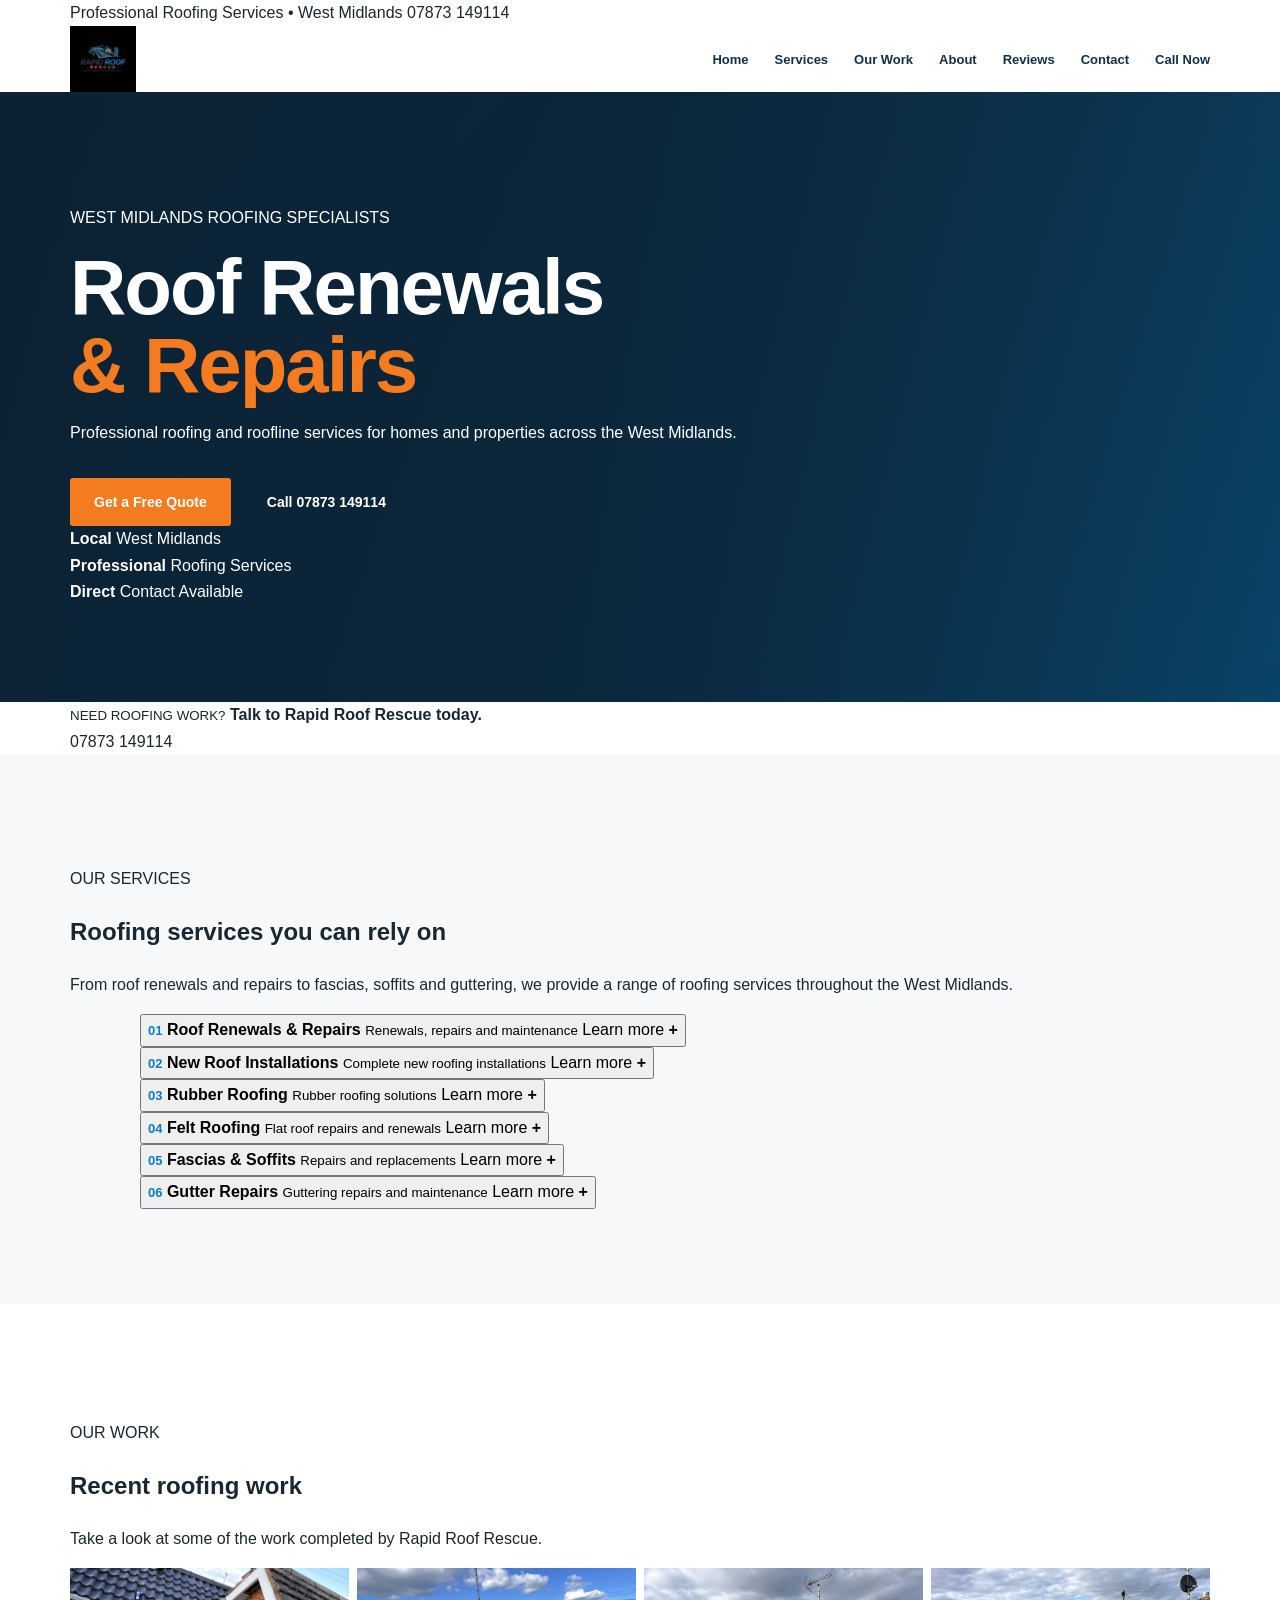
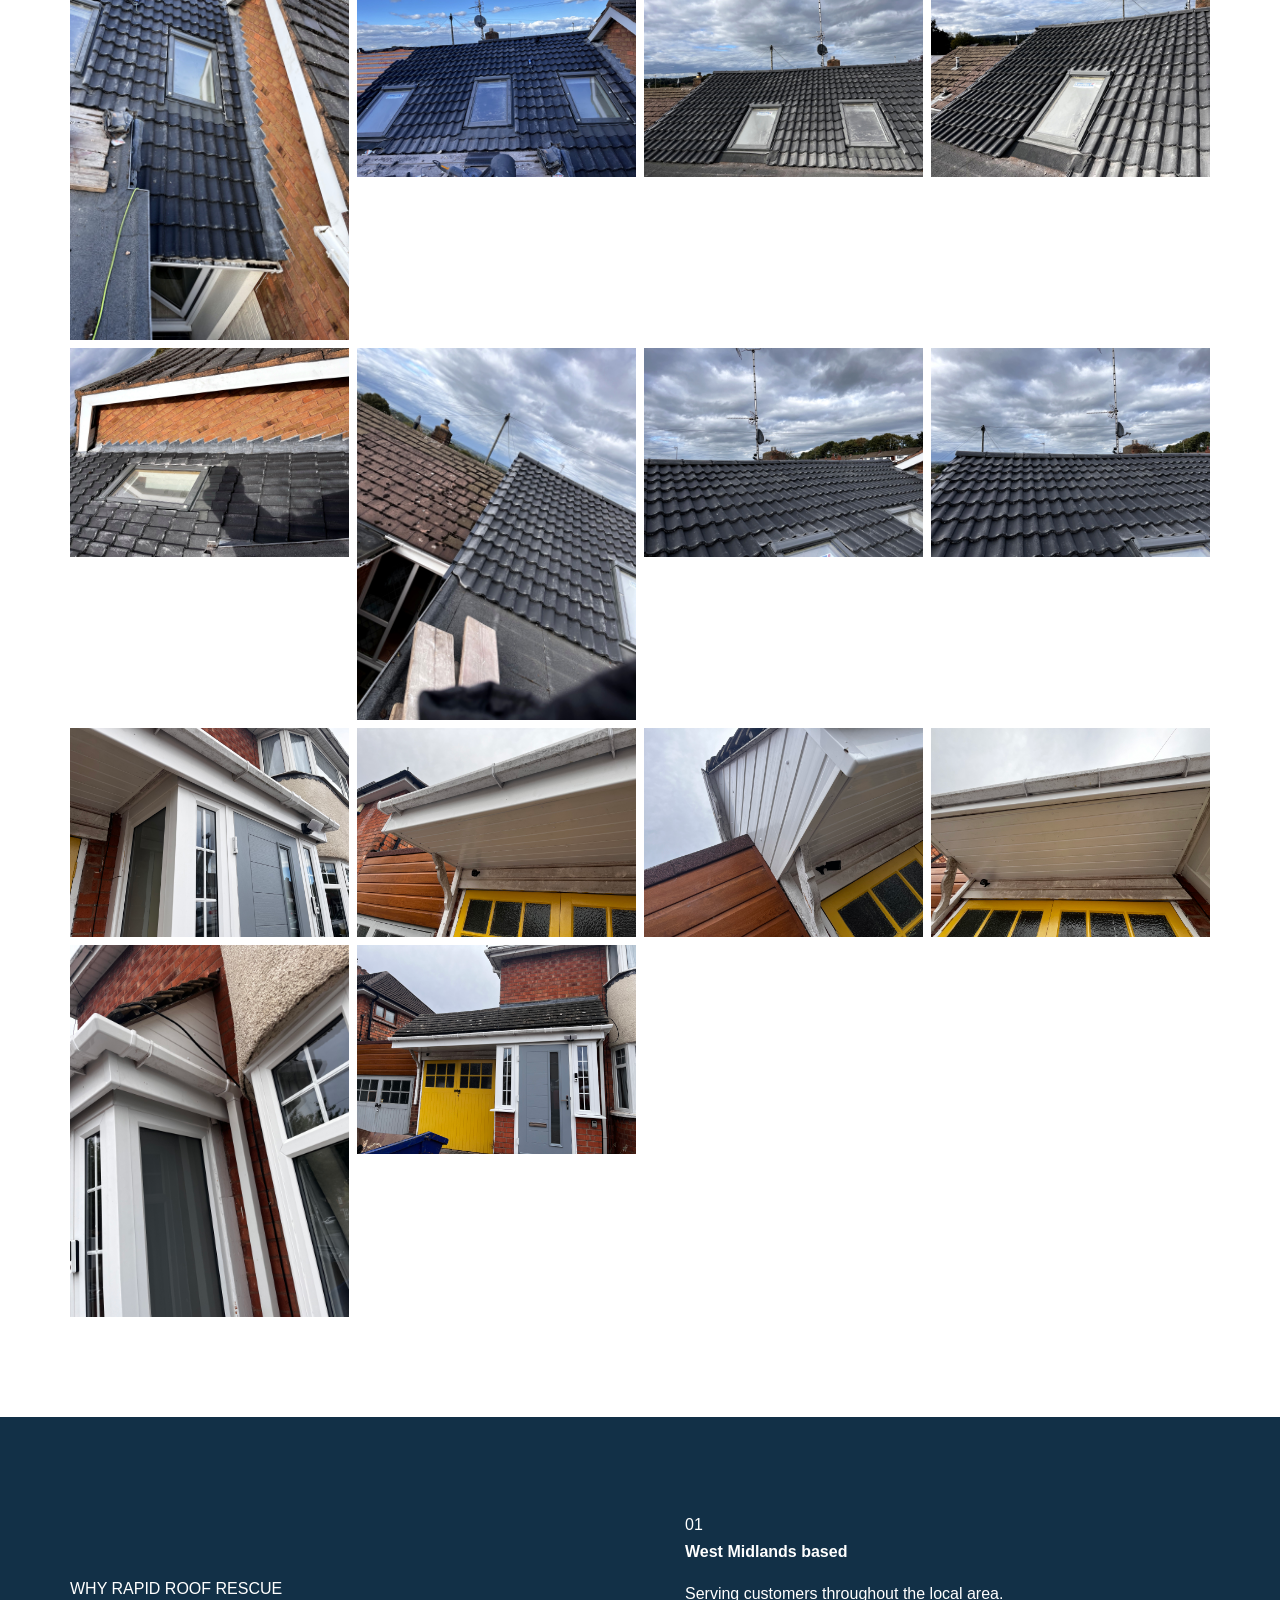
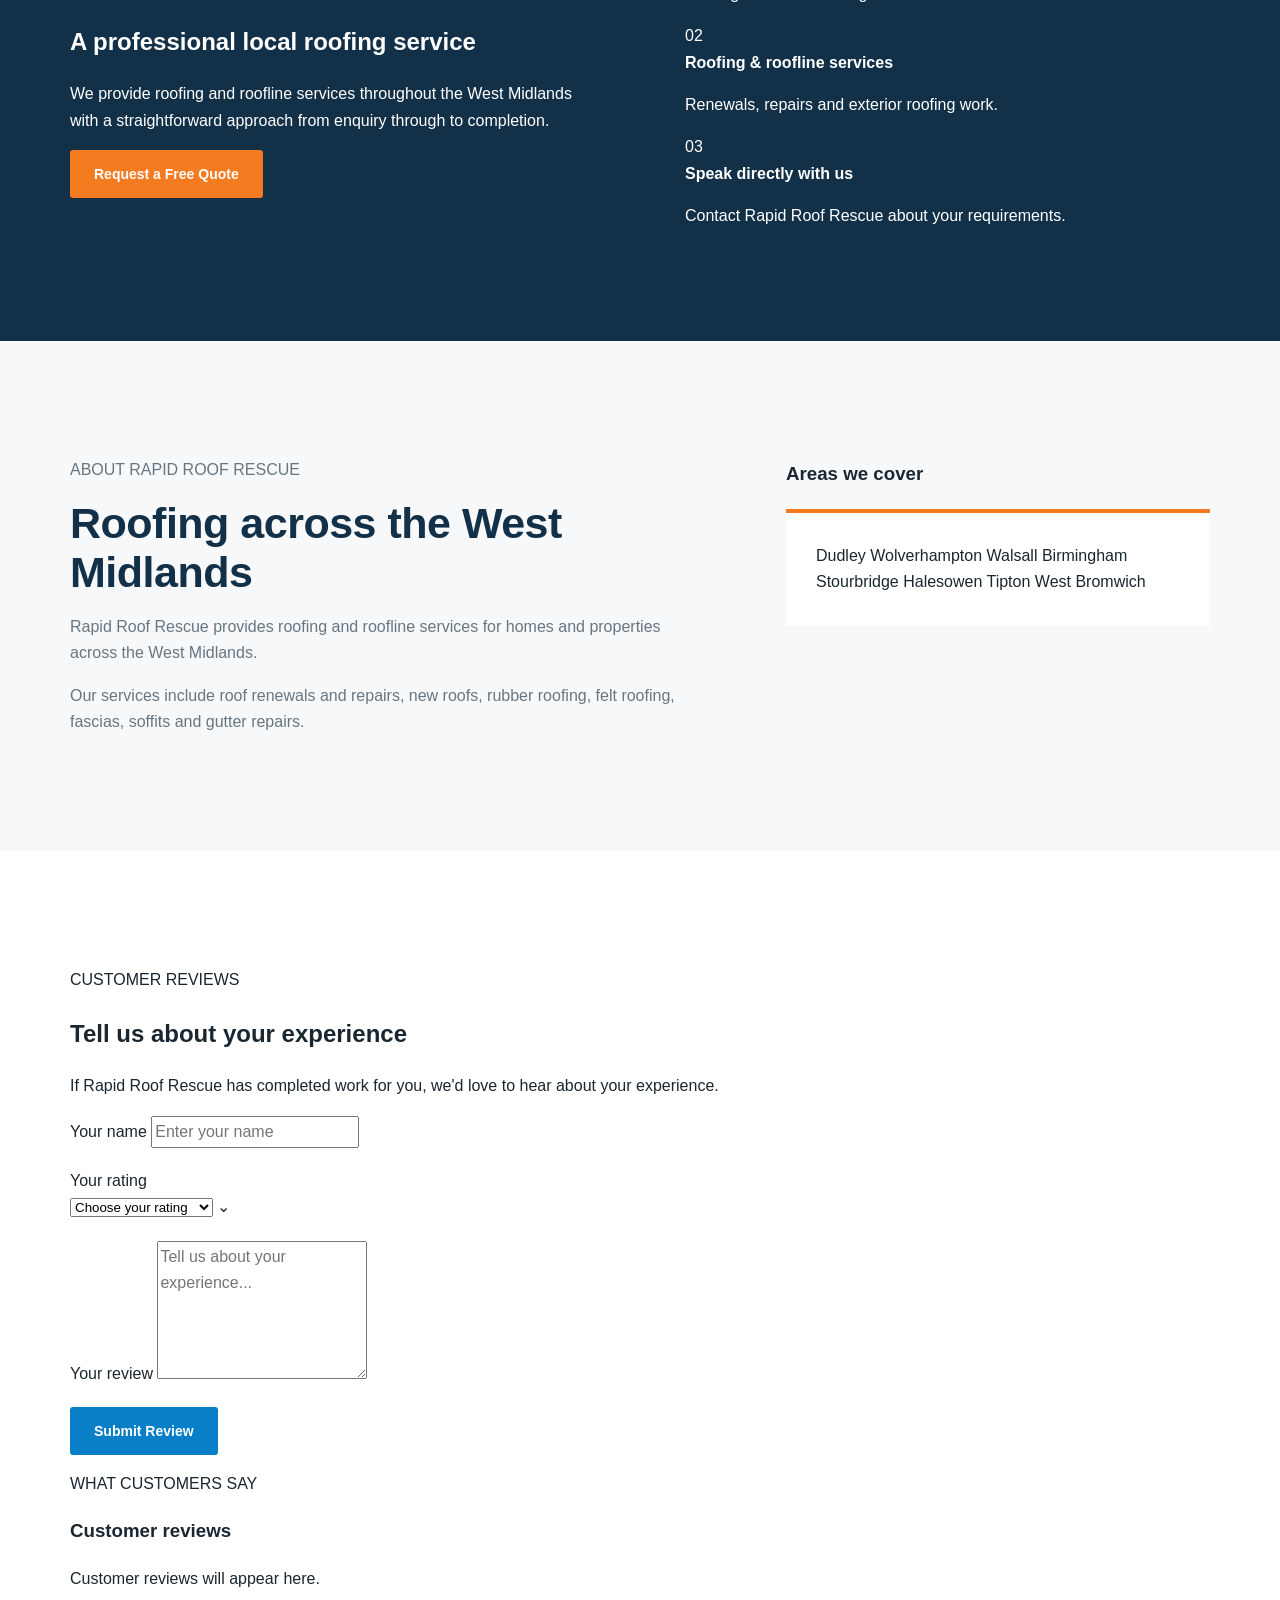
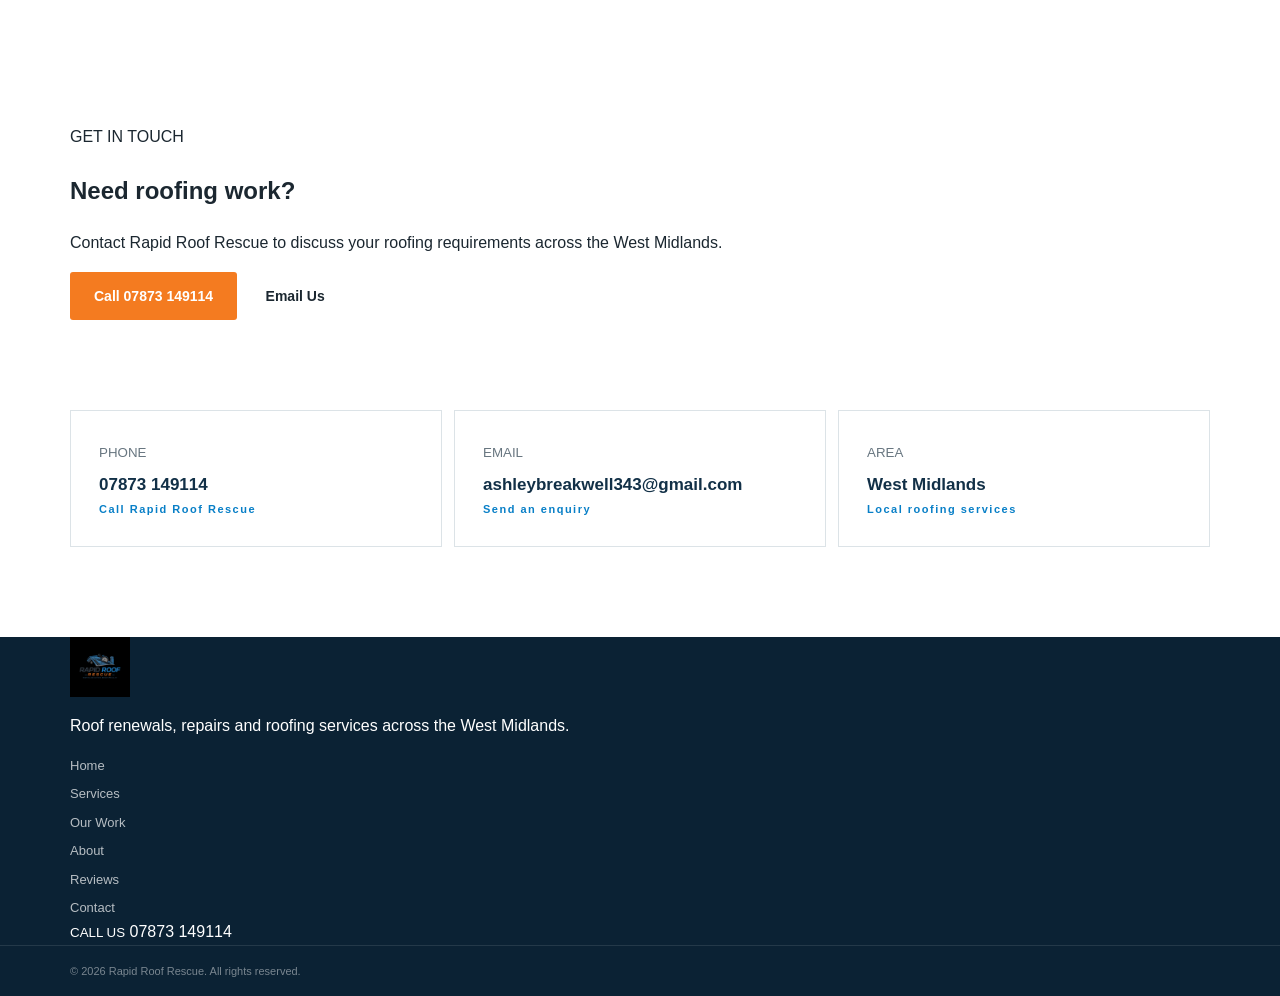
==== commit 8c8ea64c: "Update print statement from 'Hello' to 'Goodbye'" ====
--- a/index.html
+++ b/index.html
@@ -6,57 +6,31 @@
 
   <meta
     name="description"
-    content="Rapid Roof Rescue provides roof renewals, repairs, new roofs, rubber roofing, felt roofing, fascias, soffits and gutter repairs across the West Midlands."
+    content="Rapid Roof Rescue provides professional roof renewals, repairs, new roofs, rubber roofing, felt roofing, fascias, soffits and gutter repairs across the West Midlands."
   >
 
-  <meta name="theme-color" content="#123047">
-
-  <meta property="og:title" content="Rapid Roof Rescue | Roofing & Roof Renewals">
-  <meta
-    property="og:description"
-    content="Professional roofing services across the West Midlands."
-  >
-  <meta
-    property="og:image"
-    content="https://phrphcgktsourceof.github.io/Rapid-Roof-Rescue-/logo.jpeg"
-  >
-
-  <title>Rapid Roof Rescue | Roofing & Roof Renewals</title>
+  <meta name="theme-color" content="#075b91">
+
+  <title>Rapid Roof Rescue | Roof Renewals & Repairs</title>
 
   <link rel="stylesheet" href="style.css">
 </head>
 
 <body>
 
-<!-- =========================
-     HEADER
-========================= -->
-
 <header class="site-header">
 
-  <div class="header-top">
-
-    <div class="container header-top-inner">
-
-      <p>Professional roofing services across the West Midlands</p>
-
-      <div class="header-contact">
-        <a href="mailto:ashleybreakwell343@gmail.com">
-          ashleybreakwell343@gmail.com
-        </a>
-
-        <a href="tel:07873149114">
-          07873 149114
-        </a>
-      </div>
-
-    </div>
-
-  </div>
-
-
-  <div class="main-header">
-
+  <div class="top-bar">
+    <div class="container top-bar-inner">
+      <span>Professional Roofing Services • West Midlands</span>
+
+      <a href="tel:07873149114">
+        07873 149114
+      </a>
+    </div>
+  </div>
+
+  <div class="header-main">
     <div class="container header-inner">
 
       <a href="#home" class="logo">
@@ -66,9 +40,9 @@
       <button
         class="menu-toggle"
         id="menuToggle"
+        aria-label="Open menu"
+        aria-expanded="false"
         type="button"
-        aria-label="Open navigation menu"
-        aria-expanded="false"
       >
         <span></span>
         <span></span>
@@ -76,22 +50,19 @@
       </button>
 
       <nav class="main-nav" id="mainNav">
-
         <a href="#home">Home</a>
         <a href="#services">Services</a>
-        <a href="#our-work">Our Work</a>
-        <a href="#about">About Us</a>
+        <a href="#work">Our Work</a>
+        <a href="#about">About</a>
         <a href="#reviews">Reviews</a>
         <a href="#contact">Contact</a>
 
-        <a class="nav-button" href="tel:07873149114">
+        <a href="tel:07873149114" class="nav-call">
           Call Now
         </a>
-
       </nav>
 
     </div>
-
   </div>
 
 </header>
@@ -99,20 +70,18 @@
 
 <main>
 
-<!-- =========================
-     HERO
-========================= -->
+<!-- HERO -->
 
 <section class="hero" id="home">
 
-  <div class="hero-overlay"></div>
+  <div class="hero-glow"></div>
 
   <div class="container hero-inner">
 
     <div class="hero-content">
 
-      <p class="hero-tag">
-        ROOFING SERVICES • WEST MIDLANDS
+      <p class="hero-label">
+        WEST MIDLANDS ROOFING SPECIALISTS
       </p>
 
       <h1>
@@ -120,10 +89,9 @@
         <span>& Repairs</span>
       </h1>
 
-      <p class="hero-intro">
-        Reliable roofing services for homes and properties across the
-        West Midlands. From roof renewals and repairs to roofline and
-        guttering work.
+      <p class="hero-description">
+        Professional roofing and roofline services for homes and
+        properties across the West Midlands.
       </p>
 
       <div class="hero-buttons">
@@ -132,27 +100,27 @@
           Get a Free Quote
         </a>
 
-        <a href="tel:07873149114" class="button button-outline">
+        <a href="tel:07873149114" class="button button-glass">
           Call 07873 149114
         </a>
 
       </div>
 
-      <div class="hero-trust">
+      <div class="hero-details">
 
         <div>
-          <strong>West Midlands</strong>
-          <span>Local service</span>
+          <strong>Local</strong>
+          <span>West Midlands</span>
         </div>
 
         <div>
-          <strong>Roofing</strong>
-          <span>Renewals & repairs</span>
+          <strong>Professional</strong>
+          <span>Roofing Services</span>
         </div>
 
         <div>
-          <strong>Free Quote</strong>
-          <span>Get in touch today</span>
+          <strong>Direct</strong>
+          <span>Contact Available</span>
         </div>
 
       </div>
@@ -164,17 +132,15 @@
 </section>
 
 
-<!-- =========================
-     INTRO STRIP
-========================= -->
-
-<section class="intro-strip">
-
-  <div class="container intro-strip-inner">
+<!-- QUICK CONTACT -->
+
+<section class="quick-contact">
+
+  <div class="container quick-contact-inner">
 
     <div>
-      <span>NEED ROOFING WORK?</span>
-      <strong>Speak to Rapid Roof Rescue today.</strong>
+      <small>NEED ROOFING WORK?</small>
+      <strong>Talk to Rapid Roof Rescue today.</strong>
     </div>
 
     <a href="tel:07873149114">
@@ -186,23 +152,21 @@
 </section>
 
 
-<!-- =========================
-     SERVICES
-========================= -->
+<!-- SERVICES -->
 
 <section class="services-section" id="services">
 
   <div class="container">
 
-    <div class="section-intro">
-
-      <p class="section-kicker">OUR SERVICES</p>
-
-      <h2>Professional roofing services</h2>
+    <div class="section-heading">
+
+      <p class="section-label">OUR SERVICES</p>
+
+      <h2>Roofing services you can rely on</h2>
 
       <p>
-        We provide a range of roofing and roofline services across the
-        West Midlands. Select a service to find out more.
+        From roof renewals and repairs to fascias, soffits and guttering,
+        we provide a range of roofing services throughout the West Midlands.
       </p>
 
     </div>
@@ -211,20 +175,20 @@
     <div class="services-list">
 
 
-      <!-- SERVICE 1 -->
-
-      <article class="service">
-
-        <button class="service-header service-toggle" type="button">
+      <!-- 01 -->
+
+      <article class="service-card">
+
+        <button class="service-toggle" type="button">
 
           <span class="service-number">01</span>
 
-          <span class="service-title">
+          <span class="service-name">
             <strong>Roof Renewals & Repairs</strong>
-            <small>Roof repairs, renewals and maintenance</small>
-          </span>
-
-          <span class="learn-more">
+            <small>Renewals, repairs and maintenance</small>
+          </span>
+
+          <span class="learn">
             Learn more <b>+</b>
           </span>
 
@@ -232,51 +196,45 @@
 
         <div class="service-content" hidden>
 
-          <div class="service-text">
-
-            <h3>Roof Renewals & Repairs</h3>
-
-            <p>
-              We carry out roof renewals and repairs to help keep your
-              property protected and your roof in good condition. Whether
-              your roof needs repair work or a full renewal, we can discuss
-              the work required and provide a professional service.
-            </p>
+          <p>
+            Roof renewals and repairs to help protect your property and
+            keep your roof in good condition. We can discuss the work
+            required and provide a suitable roofing solution.
+          </p>
+
+          <div class="service-gallery">
+
+            <img src="IMG_9645.jpeg" alt="Roofing work">
+            <img src="IMG_9646.jpeg" alt="Roofing work">
+            <img src="IMG_9647.jpeg" alt="Roofing work">
+            <img src="IMG_9648.jpeg" alt="Roofing work">
+
+            <img src="IMG_9649.jpeg" alt="Roofing work">
+            <img src="IMG_9650.jpeg" alt="Roofing work">
+            <img src="IMG_9651.jpeg" alt="Roofing work">
+            <img src="IMG_9652.jpeg" alt="Roofing work">
 
           </div>
 
-          <div class="service-photos">
-
-            <img src="IMG_9645.jpeg" alt="Roofing work by Rapid Roof Rescue">
-            <img src="IMG_9646.jpeg" alt="Roofing work by Rapid Roof Rescue">
-            <img src="IMG_9647.jpeg" alt="Roofing work by Rapid Roof Rescue">
-            <img src="IMG_9648.jpeg" alt="Roofing work by Rapid Roof Rescue">
-            <img src="IMG_9649.jpeg" alt="Roofing work by Rapid Roof Rescue">
-            <img src="IMG_9650.jpeg" alt="Roofing work by Rapid Roof Rescue">
-            <img src="IMG_9651.jpeg" alt="Roofing work by Rapid Roof Rescue">
-            <img src="IMG_9652.jpeg" alt="Roofing work by Rapid Roof Rescue">
-
-          </div>
-
         </div>
 
       </article>
 
 
-      <!-- SERVICE 2 -->
-
-      <article class="service">
-
-        <button class="service-header service-toggle" type="button">
+      <!-- 02 -->
+
+      <article class="service-card">
+
+        <button class="service-toggle" type="button">
 
           <span class="service-number">02</span>
 
-          <span class="service-title">
+          <span class="service-name">
             <strong>New Roof Installations</strong>
             <small>Complete new roofing installations</small>
           </span>
 
-          <span class="learn-more">
+          <span class="learn">
             Learn more <b>+</b>
           </span>
 
@@ -284,37 +242,30 @@
 
         <div class="service-content" hidden>
 
-          <div class="service-text">
-
-            <h3>New Roof Installations</h3>
-
-            <p>
-              Complete new roof installations for homes and properties,
-              with attention to quality, durability and a professional
-              finish.
-            </p>
-
-          </div>
+          <p>
+            New roof installations for homes and properties, with
+            attention to a durable and professional finish.
+          </p>
 
         </div>
 
       </article>
 
 
-      <!-- SERVICE 3 -->
-
-      <article class="service">
-
-        <button class="service-header service-toggle" type="button">
+      <!-- 03 -->
+
+      <article class="service-card">
+
+        <button class="service-toggle" type="button">
 
           <span class="service-number">03</span>
 
-          <span class="service-title">
+          <span class="service-name">
             <strong>Rubber Roofing</strong>
-            <small>Durable rubber roofing solutions</small>
-          </span>
-
-          <span class="learn-more">
+            <small>Rubber roofing solutions</small>
+          </span>
+
+          <span class="learn">
             Learn more <b>+</b>
           </span>
 
@@ -322,36 +273,30 @@
 
         <div class="service-content" hidden>
 
-          <div class="service-text">
-
-            <h3>Rubber Roofing</h3>
-
-            <p>
-              Rubber roofing solutions for suitable flat roofing systems,
-              including repairs and renewals of existing rubber roofs.
-            </p>
-
-          </div>
+          <p>
+            Rubber roofing solutions for suitable flat roofing systems,
+            including repairs and renewals.
+          </p>
 
         </div>
 
       </article>
 
 
-      <!-- SERVICE 4 -->
-
-      <article class="service">
-
-        <button class="service-header service-toggle" type="button">
+      <!-- 04 -->
+
+      <article class="service-card">
+
+        <button class="service-toggle" type="button">
 
           <span class="service-number">04</span>
 
-          <span class="service-title">
+          <span class="service-name">
             <strong>Felt Roofing</strong>
-            <small>Flat roof felt repairs and renewals</small>
-          </span>
-
-          <span class="learn-more">
+            <small>Flat roof repairs and renewals</small>
+          </span>
+
+          <span class="learn">
             Learn more <b>+</b>
           </span>
 
@@ -359,36 +304,30 @@
 
         <div class="service-content" hidden>
 
-          <div class="service-text">
-
-            <h3>Felt Roofing</h3>
-
-            <p>
-              Felt roofing repairs and renewals for suitable flat roofing
-              systems, helping protect your property from the elements.
-            </p>
-
-          </div>
+          <p>
+            Felt roofing repairs and renewals for suitable flat roof
+            systems.
+          </p>
 
         </div>
 
       </article>
 
 
-      <!-- SERVICE 5 -->
-
-      <article class="service">
-
-        <button class="service-header service-toggle" type="button">
+      <!-- 05 -->
+
+      <article class="service-card">
+
+        <button class="service-toggle" type="button">
 
           <span class="service-number">05</span>
 
-          <span class="service-title">
+          <span class="service-name">
             <strong>Fascias & Soffits</strong>
             <small>Repairs and replacements</small>
           </span>
 
-          <span class="learn-more">
+          <span class="learn">
             Learn more <b>+</b>
           </span>
 
@@ -396,24 +335,18 @@
 
         <div class="service-content" hidden>
 
-          <div class="service-text">
-
-            <h3>Fascias & Soffits</h3>
-
-            <p>
-              We repair and replace damaged or worn fascias and soffits,
-              helping protect the edges of your roof while improving the
-              finish of your property.
-            </p>
-
-          </div>
-
-          <div class="service-photos">
+          <p>
+            Repair and replacement of damaged or worn fascias and
+            soffits to help protect the roofline of your property.
+          </p>
+
+          <div class="service-gallery">
 
             <img src="IMG_9259.jpeg" alt="Fascia and soffit work">
             <img src="IMG_9260.jpeg" alt="Fascia and soffit work">
             <img src="IMG_9263.jpeg" alt="Fascia and soffit work">
             <img src="IMG_9264.jpeg" alt="Fascia and soffit work">
+
             <img src="IMG_9266.jpeg" alt="Fascia and soffit work">
             <img src="IMG_9267.jpeg" alt="Fascia and soffit work">
 
@@ -424,20 +357,20 @@
       </article>
 
 
-      <!-- SERVICE 6 -->
-
-      <article class="service">
-
-        <button class="service-header service-toggle" type="button">
+      <!-- 06 -->
+
+      <article class="service-card">
+
+        <button class="service-toggle" type="button">
 
           <span class="service-number">06</span>
 
-          <span class="service-title">
+          <span class="service-name">
             <strong>Gutter Repairs</strong>
             <small>Guttering repairs and maintenance</small>
           </span>
 
-          <span class="learn-more">
+          <span class="learn">
             Learn more <b>+</b>
           </span>
 
@@ -445,17 +378,10 @@
 
         <div class="service-content" hidden>
 
-          <div class="service-text">
-
-            <h3>Gutter Repairs</h3>
-
-            <p>
-              Gutter repairs and maintenance to help keep rainwater flowing
-              correctly and prevent problems caused by damaged or blocked
-              guttering.
-            </p>
-
-          </div>
+          <p>
+            Gutter repairs and maintenance to help keep rainwater
+            flowing correctly and protect your property.
+          </p>
 
         </div>
 
@@ -468,23 +394,20 @@
 </section>
 
 
-<!-- =========================
-     OUR WORK
-========================= -->
-
-<section class="work-section" id="our-work">
+<!-- OUR WORK -->
+
+<section class="work-section" id="work">
 
   <div class="container">
 
-    <div class="section-intro">
-
-      <p class="section-kicker">OUR WORK</p>
-
-      <h2>See our recent work</h2>
+    <div class="section-heading">
+
+      <p class="section-label">OUR WORK</p>
+
+      <h2>Recent roofing work</h2>
 
       <p>
-        A selection of roofing and roofline work completed by
-        Rapid Roof Rescue.
+        Take a look at some of the work completed by Rapid Roof Rescue.
       </p>
 
     </div>
@@ -492,61 +415,23 @@
 
     <div class="work-gallery">
 
-      <div class="work-photo">
-        <img src="IMG_9645.jpeg" alt="Roofing work">
-      </div>
-
-      <div class="work-photo">
-        <img src="IMG_9646.jpeg" alt="Roofing work">
-      </div>
-
-      <div class="work-photo">
-        <img src="IMG_9647.jpeg" alt="Roofing work">
-      </div>
-
-      <div class="work-photo">
-        <img src="IMG_9648.jpeg" alt="Roofing work">
-      </div>
-
-      <div class="work-photo">
-        <img src="IMG_9649.jpeg" alt="Roofing work">
-      </div>
-
-      <div class="work-photo">
-        <img src="IMG_9650.jpeg" alt="Roofing work">
-      </div>
-
-      <div class="work-photo">
-        <img src="IMG_9651.jpeg" alt="Roofing work">
-      </div>
-
-      <div class="work-photo">
-        <img src="IMG_9652.jpeg" alt="Roofing work">
-      </div>
-
-      <div class="work-photo">
-        <img src="IMG_9259.jpeg" alt="Fascia and soffit work">
-      </div>
-
-      <div class="work-photo">
-        <img src="IMG_9260.jpeg" alt="Fascia and soffit work">
-      </div>
-
-      <div class="work-photo">
-        <img src="IMG_9263.jpeg" alt="Fascia and soffit work">
-      </div>
-
-      <div class="work-photo">
-        <img src="IMG_9264.jpeg" alt="Fascia and soffit work">
-      </div>
-
-      <div class="work-photo">
-        <img src="IMG_9266.jpeg" alt="Fascia and soffit work">
-      </div>
-
-      <div class="work-photo">
-        <img src="IMG_9267.jpeg" alt="Fascia and soffit work">
-      </div>
+      <img src="IMG_9645.jpeg" alt="Recent roofing work">
+      <img src="IMG_9646.jpeg" alt="Recent roofing work">
+      <img src="IMG_9647.jpeg" alt="Recent roofing work">
+      <img src="IMG_9648.jpeg" alt="Recent roofing work">
+
+      <img src="IMG_9649.jpeg" alt="Recent roofing work">
+      <img src="IMG_9650.jpeg" alt="Recent roofing work">
+      <img src="IMG_9651.jpeg" alt="Recent roofing work">
+      <img src="IMG_9652.jpeg" alt="Recent roofing work">
+
+      <img src="IMG_9259.jpeg" alt="Fascia and soffit work">
+      <img src="IMG_9260.jpeg" alt="Fascia and soffit work">
+      <img src="IMG_9263.jpeg" alt="Fascia and soffit work">
+      <img src="IMG_9264.jpeg" alt="Fascia and soffit work">
+
+      <img src="IMG_9266.jpeg" alt="Fascia and soffit work">
+      <img src="IMG_9267.jpeg" alt="Fascia and soffit work">
 
     </div>
 
@@ -555,56 +440,54 @@
 </section>
 
 
-<!-- =========================
-     WHY CHOOSE US
-========================= -->
+<!-- WHY US -->
 
 <section class="why-section">
 
   <div class="container why-grid">
 
-    <div class="why-content">
-
-      <p class="section-kicker">WHY RAPID ROOF RESCUE</p>
-
-      <h2>A local roofing service you can contact directly</h2>
-
-      <p>
-        We provide roofing and roofline services across the West Midlands,
-        with a straightforward approach from the first conversation through
-        to completion of the work.
-      </p>
-
-      <a href="#contact" class="button button-blue">
+    <div>
+
+      <p class="section-label">WHY RAPID ROOF RESCUE</p>
+
+      <h2>A professional local roofing service</h2>
+
+      <p class="why-text">
+        We provide roofing and roofline services throughout the West
+        Midlands with a straightforward approach from enquiry through
+        to completion.
+      </p>
+
+      <a href="#contact" class="button button-orange">
         Request a Free Quote
       </a>
 
     </div>
 
 
-    <div class="why-points">
-
-      <div class="why-point">
+    <div class="why-list">
+
+      <div class="why-item">
         <span>01</span>
         <div>
-          <h3>Local service</h3>
-          <p>Serving customers across the West Midlands.</p>
+          <strong>West Midlands based</strong>
+          <p>Serving customers throughout the local area.</p>
         </div>
       </div>
 
-      <div class="why-point">
+      <div class="why-item">
         <span>02</span>
         <div>
-          <h3>Roofing expertise</h3>
-          <p>Roof renewals, repairs and roofline services.</p>
+          <strong>Roofing & roofline services</strong>
+          <p>Renewals, repairs and exterior roofing work.</p>
         </div>
       </div>
 
-      <div class="why-point">
+      <div class="why-item">
         <span>03</span>
         <div>
-          <h3>Clear communication</h3>
-          <p>Speak directly with Rapid Roof Rescue about your requirements.</p>
+          <strong>Speak directly with us</strong>
+          <p>Contact Rapid Roof Rescue about your requirements.</p>
         </div>
       </div>
 
@@ -615,9 +498,7 @@
 </section>
 
 
-<!-- =========================
-     ABOUT
-========================= -->
+<!-- ABOUT -->
 
 <section class="about-section" id="about">
 
@@ -625,29 +506,28 @@
 
     <div>
 
-      <p class="section-kicker">ABOUT US</p>
+      <p class="section-label">ABOUT RAPID ROOF RESCUE</p>
 
       <h2>Roofing across the West Midlands</h2>
 
       <p>
-        Rapid Roof Rescue provides roofing and exterior property services
-        for homes and properties throughout the West Midlands.
+        Rapid Roof Rescue provides roofing and roofline services for
+        homes and properties across the West Midlands.
       </p>
 
       <p>
-        From roof renewals and repairs to fascias, soffits and guttering,
-        we aim to provide a reliable and professional service for every
-        roofing requirement.
-      </p>
-
-    </div>
-
-
-    <div class="areas">
+        Our services include roof renewals and repairs, new roofs,
+        rubber roofing, felt roofing, fascias, soffits and gutter repairs.
+      </p>
+
+    </div>
+
+
+    <div class="areas-box">
 
       <h3>Areas we cover</h3>
 
-      <div class="area-list">
+      <div class="areas">
 
         <span>Dudley</span>
         <span>Wolverhampton</span>
@@ -667,92 +547,154 @@
 </section>
 
 
-<!-- =========================
-     REVIEWS
-========================= -->
+<!-- REVIEWS -->
 
 <section class="reviews-section" id="reviews">
 
-  <div class="container">
-
-    <div class="section-intro">
-
-      <p class="section-kicker">CUSTOMER REVIEWS</p>
+  <div class="container reviews-layout">
+
+    <div class="reviews-intro">
+
+      <p class="section-label">CUSTOMER REVIEWS</p>
 
       <h2>Tell us about your experience</h2>
 
       <p>
-        We value feedback from our customers. If we've completed work for
-        you, you can leave a review below.
-      </p>
-
-    </div>
-
-
-    <form
-      action="https://formspree.io/f/mqpawypw"
-      method="POST"
-      class="review-form"
-    >
-
-      <div class="form-row">
+        If Rapid Roof Rescue has completed work for you, we'd love
+        to hear about your experience.
+      </p>
+
+    </div>
+
+
+    <div class="review-panel">
+
+      <form
+        action="https://formspree.io/f/mqpawypw"
+        method="POST"
+        id="reviewForm"
+      >
 
         <div class="form-group">
 
-          <label for="review-name">
+          <label for="reviewName">
             Your name
           </label>
 
           <input
             type="text"
-            id="review-name"
+            id="reviewName"
             name="name"
+            placeholder="Enter your name"
             required
           >
 
         </div>
 
-      </div>
-
-
-      <div class="form-group">
-
-        <label for="review-message">
-          Your review
-        </label>
-
-        <textarea
-          id="review-message"
-          name="review"
-          rows="6"
-          required
-        ></textarea>
-
-      </div>
-
-
-      <button type="submit" class="button button-blue">
-        Submit Review
-      </button>
-
-    </form>
+
+        <div class="form-group">
+
+          <label for="rating">
+            Your rating
+          </label>
+
+          <div class="rating-select">
+
+            <select id="rating" name="rating" required>
+
+              <option value="" selected disabled>
+                Choose your rating
+              </option>
+
+              <option value="5 stars">
+                ★★★★★ — 5 stars
+              </option>
+
+              <option value="4 stars">
+                ★★★★☆ — 4 stars
+              </option>
+
+              <option value="3 stars">
+                ★★★☆☆ — 3 stars
+              </option>
+
+              <option value="2 stars">
+                ★★☆☆☆ — 2 stars
+              </option>
+
+              <option value="1 star">
+                ★☆☆☆☆ — 1 star
+              </option>
+
+            </select>
+
+            <span>⌄</span>
+
+          </div>
+
+        </div>
+
+
+        <div class="form-group">
+
+          <label for="reviewMessage">
+            Your review
+          </label>
+
+          <textarea
+            id="reviewMessage"
+            name="review"
+            rows="5"
+            placeholder="Tell us about your experience..."
+            required
+          ></textarea>
+
+        </div>
+
+
+        <button type="submit" class="button button-blue">
+          Submit Review
+        </button>
+
+      </form>
+
+    </div>
+
+  </div>
+
+
+  <div class="container review-display">
+
+    <div class="review-display-heading">
+
+      <p class="section-label">WHAT CUSTOMERS SAY</p>
+
+      <h3>Customer reviews</h3>
+
+    </div>
+
+    <div id="reviewsList" class="reviews-list">
+
+      <p class="no-reviews">
+        Customer reviews will appear here.
+      </p>
+
+    </div>
 
   </div>
 
 </section>
 
 
-<!-- =========================
-     CONTACT CTA
-========================= -->
-
-<section class="quote-section" id="contact">
-
-  <div class="container quote-inner">
-
-    <div>
-
-      <p class="section-kicker">GET IN TOUCH</p>
+<!-- CONTACT -->
+
+<section class="contact-section" id="contact">
+
+  <div class="container contact-inner">
+
+    <div class="contact-copy">
+
+      <p class="section-label">GET IN TOUCH</p>
 
       <h2>Need roofing work?</h2>
 
@@ -764,7 +706,7 @@
     </div>
 
 
-    <div class="quote-buttons">
+    <div class="contact-buttons">
 
       <a href="tel:07873149114" class="button button-orange">
         Call 07873 149114
@@ -772,7 +714,7 @@
 
       <a
         href="mailto:ashleybreakwell343@gmail.com"
-        class="button button-white"
+        class="button button-glass-dark"
       >
         Email Us
       </a>
@@ -784,74 +726,44 @@
 </section>
 
 
-<!-- =========================
-     CONTACT DETAILS
-========================= -->
+<!-- CONTACT DETAILS -->
 
 <section class="contact-details">
 
-  <div class="container">
-
-    <div class="contact-heading">
-
-      <p class="section-kicker">CONTACT RAPID ROOF RESCUE</p>
-
-      <h2>Let's talk about your roof</h2>
-
-    </div>
-
-
-    <div class="contact-cards">
-
-      <a
-        href="tel:07873149114"
-        class="contact-card"
-      >
-
-        <span>PHONE</span>
-
-        <strong>
-          07873 149114
-        </strong>
-
-        <small>
-          Call us directly
-        </small>
-
-      </a>
-
-
-      <a
-        href="mailto:ashleybreakwell343@gmail.com"
-        class="contact-card"
-      >
-
-        <span>EMAIL</span>
-
-        <strong>
-          ashleybreakwell343@gmail.com
-        </strong>
-
-        <small>
-          Send us an enquiry
-        </small>
-
-      </a>
-
-
-      <div class="contact-card">
-
-        <span>AREA</span>
-
-        <strong>
-          West Midlands
-        </strong>
-
-        <small>
-          Local roofing services
-        </small>
-
-      </div>
+  <div class="container contact-cards">
+
+    <a href="tel:07873149114" class="contact-card">
+
+      <small>PHONE</small>
+
+      <strong>07873 149114</strong>
+
+      <span>Call Rapid Roof Rescue</span>
+
+    </a>
+
+
+    <a
+      href="mailto:ashleybreakwell343@gmail.com"
+      class="contact-card"
+    >
+
+      <small>EMAIL</small>
+
+      <strong>ashleybreakwell343@gmail.com</strong>
+
+      <span>Send an enquiry</span>
+
+    </a>
+
+
+    <div class="contact-card">
+
+      <small>AREA</small>
+
+      <strong>West Midlands</strong>
+
+      <span>Local roofing services</span>
 
     </div>
 
@@ -862,13 +774,9 @@
 </main>
 
 
-<!-- =========================
-     FOOTER
-========================= -->
-
 <footer class="footer">
 
-  <div class="container footer-inner">
+  <div class="container footer-main">
 
     <div>
 
@@ -879,7 +787,8 @@
       >
 
       <p>
-        Roofing services across the West Midlands.
+        Roof renewals, repairs and roofing services across the
+        West Midlands.
       </p>
 
     </div>
@@ -889,15 +798,17 @@
 
       <a href="#home">Home</a>
       <a href="#services">Services</a>
-      <a href="#our-work">Our Work</a>
+      <a href="#work">Our Work</a>
+      <a href="#about">About</a>
+      <a href="#reviews">Reviews</a>
       <a href="#contact">Contact</a>
 
     </div>
 
 
-    <div class="footer-call">
-
-      <span>Call Rapid Roof Rescue</span>
+    <div class="footer-phone">
+
+      <small>CALL US</small>
 
       <a href="tel:07873149114">
         07873 149114
@@ -925,81 +836,170 @@
 
 <script>
 
-  /* =========================
-     MOBILE MENU
-  ========================= */
-
-  const menuToggle = document.getElementById("menuToggle");
-  const mainNav = document.getElementById("mainNav");
-
-  menuToggle.addEventListener("click", function () {
-
-    mainNav.classList.toggle("show");
-
-    const isOpen = mainNav.classList.contains("show");
-
-    menuToggle.setAttribute("aria-expanded", isOpen);
+/* =========================
+   MOBILE MENU
+========================= */
+
+const menuToggle = document.getElementById("menuToggle");
+const mainNav = document.getElementById("mainNav");
+
+menuToggle.addEventListener("click", function () {
+
+  mainNav.classList.toggle("show");
+
+  const open = mainNav.classList.contains("show");
+
+  menuToggle.setAttribute("aria-expanded", open);
+
+});
+
+
+document.querySelectorAll(".main-nav a").forEach(function(link) {
+
+  link.addEventListener("click", function() {
+
+    mainNav.classList.remove("show");
+
+    menuToggle.setAttribute("aria-expanded", "false");
 
   });
 
-
-  document.querySelectorAll(".main-nav a").forEach(function(link) {
-
-    link.addEventListener("click", function() {
-
-      mainNav.classList.remove("show");
-
-      menuToggle.setAttribute("aria-expanded", "false");
+});
+
+
+/* =========================
+   SERVICE DROPDOWNS
+========================= */
+
+document.querySelectorAll(".service-toggle").forEach(function(button) {
+
+  button.addEventListener("click", function() {
+
+    const content = button.nextElementSibling;
+    const plus = button.querySelector(".learn b");
+
+    document.querySelectorAll(".service-content").forEach(function(item) {
+
+      if (item !== content) {
+        item.hidden = true;
+      }
 
     });
 
+    document.querySelectorAll(".learn b").forEach(function(item) {
+
+      if (item !== plus) {
+        item.textContent = "+";
+      }
+
+    });
+
+    if (content.hidden) {
+
+      content.hidden = false;
+      plus.textContent = "−";
+
+    } else {
+
+      content.hidden = true;
+      plus.textContent = "+";
+
+    }
+
   });
 
-
-  /* =========================
-     SERVICE ACCORDIONS
-  ========================= */
-
-  document.querySelectorAll(".service-toggle").forEach(function(button) {
-
-    button.addEventListener("click", function() {
-
-      const currentContent = button.nextElementSibling;
-      const currentPlus = button.querySelector(".learn-more b");
-
-      document.querySelectorAll(".service-content").forEach(function(content) {
-
-        if (content !== currentContent) {
-          content.hidden = true;
-        }
-
-      });
-
-
-      document.querySelectorAll(".learn-more b").forEach(function(plus) {
-
-        if (plus !== currentPlus) {
-          plus.textContent = "+";
-        }
-
-      });
-
-
-      if (currentContent.hidden) {
-
-        currentContent.hidden = false;
-        currentPlus.textContent = "−";
-
-      } else {
-
-        currentContent.hidden = true;
-        currentPlus.textContent = "+";
-
-      }
-
-    });
-
+});
+
+
+/* =========================
+   REVIEW FORM
+========================= */
+
+const reviewForm = document.getElementById("reviewForm");
+const reviewsList = document.getElementById("reviewsList");
+
+let reviews = JSON.parse(
+  localStorage.getItem("rapidRoofReviews") || "[]"
+);
+
+
+function displayReviews() {
+
+  if (reviews.length === 0) {
+
+    reviewsList.innerHTML = `
+      <p class="no-reviews">
+        Customer reviews will appear here.
+      </p>
+    `;
+
+    return;
+  }
+
+
+  reviewsList.innerHTML = reviews.map(function(review) {
+
+    return `
+      <article class="review-card">
+
+        <div class="review-card-top">
+
+          <strong>${escapeHTML(review.name)}</strong>
+
+          <span>${escapeHTML(review.rating)}</span>
+
+        </div>
+
+        <p>
+          ${escapeHTML(review.message)}
+        </p>
+
+      </article>
+    `;
+
+  }).join("");
+
+}
+
+
+function escapeHTML(text) {
+
+  const div = document.createElement("div");
+
+  div.textContent = text;
+
+  return div.innerHTML;
+
+}
+
+
+reviewForm.addEventListener("submit", function(event) {
+
+  const name = document.getElementById("reviewName").value.trim();
+  const rating = document.getElementById("rating").value;
+  const message = document.getElementById("reviewMessage").value.trim();
+
+  if (!name || !rating || !message) {
+    return;
+  }
+
+  reviews.unshift({
+    name: name,
+    rating: rating,
+    message: message
   });
+
+  localStorage.setItem(
+    "rapidRoofReviews",
+    JSON.stringify(reviews)
+  );
+
+  displayReviews();
+
+});
+
+
+displayReviews();
 
 </script>
 
--- a/style.css
+++ b/style.css
@@ -1,15 +1,15 @@
 :root {
+  --navy: #123047;
+  --navy-dark: #0b2234;
   --blue: #087fc7;
   --blue-dark: #05669f;
   --orange: #f47b20;
-  --dark: #17212b;
-  --dark-soft: #26343f;
   --white: #ffffff;
-  --light: #f5f7f9;
-  --light-blue: #edf6fb;
-  --text: #17212b;
-  --muted: #5c6872;
-  --border: #dce3e8;
+  --off-white: #f7f8fa;
+  --light-blue: #eef5f9;
+  --text: #1b2730;
+  --muted: #687680;
+  --border: #dce3e7;
 }
 
 * {
@@ -25,12 +25,13 @@
   font-family: Arial, Helvetica, sans-serif;
   color: var(--text);
   background: var(--white);
-  line-height: 1.6;
+  line-height: 1.65;
 }
 
 img {
   max-width: 100%;
   height: auto;
+  display: block;
 }
 
 a {
@@ -45,7 +46,7 @@
 }
 
 .container {
-  width: min(1120px, calc(100% - 40px));
+  width: min(1140px, calc(100% - 40px));
   margin: 0 auto;
 }
 
@@ -58,70 +59,91 @@
   position: sticky;
   top: 0;
   z-index: 1000;
-  background: rgba(255, 255, 255, 0.98);
+  background: var(--white);
+}
+
+.header-top {
+  background: var(--navy-dark);
+  color: rgba(255,255,255,0.8);
+  font-size: 12px;
+}
+
+.header-top-inner {
+  min-height: 34px;
+  display: flex;
+  justify-content: space-between;
+  align-items: center;
+  gap: 20px;
+}
+
+.header-top p {
+  margin: 0;
+}
+
+.header-contact {
+  display: flex;
+  gap: 22px;
+}
+
+.header-contact a:hover {
+  color: var(--white);
+}
+
+.main-header {
+  background: var(--white);
   border-bottom: 1px solid var(--border);
 }
 
 .header-inner {
-  min-height: 58px;
+  min-height: 66px;
   display: flex;
   align-items: center;
   justify-content: space-between;
-  gap: 20px;
-}
-
-/* SMALL LOGO */
-
-.brand img {
-  width: 62px;
-  height: auto;
-  display: block;
-}
-
-/* DESKTOP MENU */
+  gap: 30px;
+}
+
+.logo img {
+  width: 66px;
+}
 
 .main-nav {
   display: flex;
   align-items: center;
-  gap: 20px;
+  gap: 26px;
 }
 
 .main-nav a {
+  color: var(--navy);
   font-size: 13px;
   font-weight: 700;
-  color: var(--dark);
 }
 
 .main-nav a:hover {
   color: var(--blue);
 }
 
-.main-nav .nav-call {
+.main-nav .nav-button {
   background: var(--orange);
   color: var(--white);
-  padding: 7px 12px;
-  border-radius: 4px;
-  font-size: 12px;
-}
-
-/* SMALL MENU BUTTON */
+  padding: 9px 16px;
+  border-radius: 3px;
+}
 
 .menu-toggle {
   display: none;
   width: 34px;
   height: 32px;
   padding: 5px;
+  background: var(--white);
   border: 1px solid var(--border);
-  background: var(--white);
-  border-radius: 4px;
-  cursor: pointer;
+  border-radius: 3px;
 }
 
 .menu-toggle span {
   display: block;
   width: 17px;
   height: 2px;
-  background: var(--dark);
+  background: var(--navy);
   margin: 3px auto;
 }
 
@@ -131,223 +153,430 @@
 ========================================= */
 
 .hero {
+  position: relative;
+  min-height: 610px;
+  display: flex;
+  align-items: center;
   background:
     linear-gradient(
-      120deg,
-      rgba(23, 33, 43, 0.98),
-      rgba(5, 102, 159, 0.92)
+      90deg,
+      rgba(11,34,52,0.98) 0%,
+      rgba(11,34,52,0.92) 45%,
+      rgba(11,34,52,0.65) 100%
+    ),
+    linear-gradient(
+      135deg,
+      #123047,
+      #087fc7
     );
   color: var(--white);
-  padding: 100px 0 105px;
+}
+
+.hero-inner {
+  position: relative;
+  z-index: 2;
 }
 
 .hero-content {
-  max-width: 820px;
-}
-
-.eyebrow,
-.section-label {
+  max-width: 760px;
+  padding: 80px 0;
+}
+
+.hero-tag {
   color: var(--orange);
   font-size: 13px;
   font-weight: 800;
-  letter-spacing: 1.5px;
-  margin: 0 0 12px;
+  letter-spacing: 2px;
+  margin: 0 0 18px;
 }
 
 .hero h1 {
   margin: 0;
-  font-size: clamp(42px, 7vw, 76px);
+  font-size: clamp(48px, 7vw, 78px);
   line-height: 1;
   letter-spacing: -2px;
-}
-
-.hero h2 {
-  margin: 20px 0 15px;
-  font-size: clamp(25px, 4vw, 40px);
-  font-weight: 700;
-}
-
-.hero-text {
-  max-width: 680px;
+  font-weight: 800;
+}
+
+.hero h1 span {
+  color: var(--orange);
+}
+
+.hero-intro {
+  max-width: 650px;
+  margin: 25px 0 0;
   font-size: 18px;
-  color: rgba(255, 255, 255, 0.88);
+  color: rgba(255,255,255,0.88);
 }
 
 .hero-buttons {
   display: flex;
+  gap: 12px;
   flex-wrap: wrap;
-  gap: 12px;
-  margin-top: 30px;
-}
-
-
-/* =========================================
-   BUTTONS
-========================================= */
+  margin-top: 32px;
+}
 
 .button {
-  display: inline-block;
-  padding: 12px 20px;
-  border-radius: 5px;
-  font-weight: 700;
+  display: inline-flex;
+  align-items: center;
+  justify-content: center;
+  min-height: 48px;
+  padding: 0 22px;
+  border-radius: 3px;
   border: 2px solid transparent;
-}
-
-.button-primary {
+  font-weight: 800;
+  font-size: 14px;
+}
+
+.button-orange {
   background: var(--orange);
   color: var(--white);
 }
 
-.button-primary:hover {
+.button-orange:hover {
   background: #d96816;
 }
 
-.button-secondary {
-  border-color: rgba(255, 255, 255, 0.7);
-  color: var(--white);
-}
-
-.button-secondary:hover {
-  background: var(--white);
-  color: var(--dark);
-}
-
-.button-light {
-  background: var(--white);
-  color: var(--dark);
-}
-
-
-/* =========================================
-   INTRO
-========================================= */
-
-.intro {
-  padding: 80px 0;
-  background: var(--white);
-}
-
-.intro-inner {
-  max-width: 780px;
-  text-align: center;
-}
-
-.intro h2 {
-  font-size: 36px;
-  line-height: 1.2;
-  margin: 0 0 18px;
-}
-
-.intro p:last-child {
-  color: var(--muted);
-  font-size: 17px;
-}
-
-
-/* =========================================
-   SECTION HEADINGS
-========================================= */
-
-.section-heading {
-  max-width: 760px;
-  margin: 0 auto 40px;
-  text-align: center;
-}
-
-.section-heading h2 {
-  margin: 0 0 12px;
-  font-size: 38px;
-  line-height: 1.2;
-}
-
-.section-heading p:last-child {
-  color: var(--muted);
-}
-
-
-/* =========================================
-   SERVICES
-========================================= */
-
-.services-section {
-  background: var(--light);
-  padding: 85px 0;
-}
-
-.service-item {
-  background: var(--white);
-  border: 1px solid var(--border);
-  margin-bottom: 12px;
-  border-radius: 6px;
-  overflow: hidden;
-}
-
-.service-toggle {
-  width: 100%;
-  border: 0;
-  background: var(--white);
-  padding: 22px 25px;
+.button-outline {
+  border-color: rgba(255,255,255,0.75);
+  color: var(--white);
+}
+
+.button-outline:hover {
+  background: var(--white);
+  color: var(--navy);
+}
+
+.button-blue {
+  background: var(--blue);
+  color: var(--white);
+}
+
+.button-blue:hover {
+  background: var(--blue-dark);
+}
+
+.button-white {
+  background: var(--white);
+  color: var(--navy);
+}
+
+.hero-trust {
+  display: flex;
+  gap: 0;
+  margin-top: 55px;
+  border-top: 1px solid rgba(255,255,255,0.2);
+  padding-top: 22px;
+}
+
+.hero-trust div {
+  padding: 0 28px;
+  border-right: 1px solid rgba(255,255,255,0.2);
+}
+
+.hero-trust div:first-child {
+  padding-left: 0;
+}
+
+.hero-trust div:last-child {
+  border-right: 0;
+}
+
+.hero-trust strong,
+.hero-trust span {
+  display: block;
+}
+
+.hero-trust strong {
+  font-size: 14px;
+}
+
+.hero-trust span {
+  font-size: 12px;
+  color: rgba(255,255,255,0.65);
+}
+
+
+/* =========================================
+   INTRO STRIP
+========================================= */
+
+.intro-strip {
+  background: var(--orange);
+  color: var(--white);
+}
+
+.intro-strip-inner {
+  min-height: 82px;
   display: flex;
   align-items: center;
   justify-content: space-between;
+  gap: 30px;
+}
+
+.intro-strip span,
+.intro-strip strong {
+  display: block;
+}
+
+.intro-strip span {
+  font-size: 11px;
+  font-weight: 800;
+  letter-spacing: 1.5px;
+  opacity: 0.85;
+}
+
+.intro-strip strong {
+  font-size: 18px;
+}
+
+.intro-strip-inner > a {
+  font-size: 20px;
+  font-weight: 800;
+  white-space: nowrap;
+}
+
+
+/* =========================================
+   GENERAL SECTIONS
+========================================= */
+
+.section-intro {
+  max-width: 700px;
+  margin: 0 auto 50px;
+  text-align: center;
+}
+
+.section-kicker {
+  margin: 0 0 9px;
+  color: var(--orange);
+  font-size: 12px;
+  font-weight: 800;
+  letter-spacing: 2px;
+}
+
+.section-intro h2,
+.why-content h2,
+.about-section h2,
+.contact-heading h2 {
+  margin: 0;
+  color: var(--navy);
+  font-size: clamp(30px, 4vw, 43px);
+  line-height: 1.15;
+  letter-spacing: -0.5px;
+}
+
+.section-intro > p:last-child {
+  margin: 16px auto 0;
+  color: var(--muted);
+  max-width: 620px;
+}
+
+
+/* =========================================
+   SERVICES
+========================================= */
+
+.services-section {
+  padding: 95px 0;
+  background: var(--off-white);
+}
+
+.services-list {
+  max-width: 1000px;
+  margin: 0 auto;
+}
+
+.service {
+  background: var(--white);
+  border: 1px solid var(--border);
+  margin-bottom: 10px;
+}
+
+.service-header {
+  width: 100%;
+  border: 0;
+  background: var(--white);
+  min-height: 92px;
+  padding: 18px 25px;
+  display: grid;
+  grid-template-columns: 55px 1fr auto;
+  align-items: center;
+  gap: 20px;
   text-align: left;
   cursor: pointer;
-  color: var(--dark);
-}
-
-.service-toggle:hover {
+}
+
+.service-header:hover {
   background: var(--light-blue);
 }
 
-.service-toggle strong {
+.service-number {
+  color: var(--blue);
+  font-size: 13px;
+  font-weight: 800;
+}
+
+.service-title strong,
+.service-title small {
   display: block;
-  font-size: 19px;
-}
-
-.service-toggle small {
-  display: block;
+}
+
+.service-title strong {
+  color: var(--navy);
+  font-size: 18px;
+}
+
+.service-title small {
   color: var(--muted);
-  font-size: 14px;
-  margin-top: 3px;
-}
-
-.plus {
-  flex-shrink: 0;
-  font-size: 28px;
+  font-size: 13px;
+  margin-top: 2px;
+}
+
+.learn-more {
+  color: var(--blue);
+  font-size: 12px;
+  font-weight: 800;
+  white-space: nowrap;
+}
+
+.learn-more b {
+  font-size: 20px;
   font-weight: 400;
-  color: var(--blue);
-  margin-left: 20px;
+  margin-left: 8px;
 }
 
 .service-content {
   border-top: 1px solid var(--border);
-  padding: 25px;
-}
-
-.service-content > p {
-  margin: 0 0 25px;
+  padding: 30px;
+  background: #fcfdfe;
+}
+
+.service-text {
+  max-width: 800px;
+  margin-bottom: 25px;
+}
+
+.service-text h3 {
+  color: var(--navy);
+  margin: 0 0 8px;
+  font-size: 22px;
+}
+
+.service-text p {
+  margin: 0;
   color: var(--muted);
-  max-width: 850px;
-}
-
-
-/* =========================================
-   PHOTOS
-========================================= */
-
-.photo-grid {
+}
+
+
+/* =========================================
+   SERVICE PHOTOS
+========================================= */
+
+.service-photos {
   display: grid;
-  grid-template-columns: repeat(3, 1fr);
-  gap: 14px;
-}
-
-.photo-grid img {
+  grid-template-columns: repeat(4, 1fr);
+  gap: 10px;
+}
+
+.service-photos img {
+  width: 100%;
+  height: 170px;
+  object-fit: cover;
+  border-radius: 2px;
+}
+
+
+/* =========================================
+   OUR WORK
+========================================= */
+
+.work-section {
+  padding: 100px 0;
+  background: var(--white);
+}
+
+.work-gallery {
+  display: grid;
+  grid-template-columns: repeat(4, 1fr);
+  gap: 8px;
+}
+
+.work-photo {
+  overflow: hidden;
+  background: var(--navy);
+}
+
+.work-photo img {
   width: 100%;
   height: 230px;
   object-fit: cover;
-  display: block;
-  border-radius: 5px;
-  border: 1px solid var(--border);
+  transition: transform 0.3s ease;
+}
+
+.work-photo:hover img {
+  transform: scale(1.04);
+}
+
+
+/* =========================================
+   WHY CHOOSE US
+========================================= */
+
+.why-section {
+  padding: 95px 0;
+  background: var(--navy);
+  color: var(--white);
+}
+
+.why-grid {
+  display: grid;
+  grid-template-columns: 1fr 1fr;
+  gap: 90px;
+  align-items: center;
+}
+
+.why-content .section-kicker {
+  color: var(--orange);
+}
+
+.why-content h2 {
+  color: var(--white);
+}
+
+.why-content > p {
+  color: rgba(255,255,255,0.72);
+  max-width: 600px;
+  margin: 22px 0 28px;
+}
+
+.why-points {
+  border-top: 1px solid rgba(255,255,255,0.16);
+}
+
+.why-point {
+  display: grid;
+  grid-template-columns: 45px 1fr;
+  gap: 18px;
+  padding: 22px 0;
+  border-bottom: 1px solid rgba(255,255,255,0.16);
+}
+
+.why-point > span {
+  color: var(--orange);
+  font-weight: 800;
+  font-size: 13px;
+}
+
+.why-point h3 {
+  margin: 0 0 3px;
+  font-size: 17px;
+}
+
+.why-point p {
+  margin: 0;
+  color: rgba(255,255,255,0.65);
+  font-size: 13px;
 }
 
 
@@ -356,100 +585,74 @@
 ========================================= */
 
 .about-section {
-  padding: 90px 0;
-  background: var(--white);
+  padding: 100px 0;
+  background: var(--off-white);
 }
 
 .about-grid {
   display: grid;
-  grid-template-columns: 1.5fr 1fr;
-  gap: 60px;
+  grid-template-columns: 1.2fr 0.8fr;
+  gap: 80px;
   align-items: start;
 }
 
-.about-grid p {
+.about-section p:not(.section-kicker) {
   color: var(--muted);
-}
-
-.area-box {
-  background: var(--light);
+  max-width: 650px;
+}
+
+.areas {
+  background: var(--white);
+  border-top: 4px solid var(--orange);
+  padding: 30px;
+}
+
+.areas h3 {
+  margin: 0 0 22px;
+  color: var(--navy);
+  font-size: 20px;
+}
+
+.area-list {
+  display: grid;
+  grid-template-columns: 1fr 1fr;
+}
+
+.area-list span {
+  padding: 9px 0;
+  border-bottom: 1px solid var(--border);
+  color: var(--muted);
+  font-size: 14px;
+}
+
+
+/* =========================================
+   REVIEWS
+========================================= */
+
+.reviews-section {
+  padding: 100px 0;
+  background: var(--white);
+}
+
+.review-form {
+  max-width: 720px;
+  margin: 0 auto;
+  padding: 35px;
+  background: var(--off-white);
   border: 1px solid var(--border);
-  padding: 28px;
-  border-radius: 6px;
-}
-
-.area-box h3 {
-  margin-top: 0;
-}
-
-.area-box ul {
-  margin: 0;
-  padding-left: 20px;
-  columns: 2;
-  color: var(--muted);
-}
-
-
-/* =========================================
-   PROCESS
-========================================= */
-
-.process-section {
-  padding: 85px 0;
-  background: var(--light);
-}
-
-.process-grid {
-  display: grid;
-  grid-template-columns: repeat(3, 1fr);
-  gap: 20px;
-}
-
-.process-step {
-  background: var(--white);
-  border: 1px solid var(--border);
-  padding: 28px;
-  border-radius: 6px;
-}
-
-.process-step span {
-  color: var(--blue);
-  font-size: 14px;
-  font-weight: 800;
-}
-
-.process-step h3 {
-  margin: 10px 0 8px;
-}
-
-.process-step p {
-  margin: 0;
-  color: var(--muted);
-}
-
-
-/* =========================================
-   REVIEWS
-========================================= */
-
-.reviews-section {
-  padding: 90px 0;
-  background: var(--white);
-}
-
-.review-form {
-  max-width: 700px;
-  margin: 0 auto;
-  border: 1px solid var(--border);
-  padding: 30px;
-  border-radius: 6px;
-  background: var(--light);
+}
+
+.form-group {
+  margin-bottom: 20px;
 }
 
 .review-form label {
   display: block;
-  font-weight: 700;
-  margin: 0 0 7px;
+  margin-bottom: 7px;
+  color: var(--navy);
+  font-size: 13px;
+  font-weight: 800;
 }
 
 .review-form input,
@@ -458,8 +661,7 @@
   border: 1px solid var(--border);
   background: var(--white);
   padding: 12px;
-  border-radius: 4px;
-  margin-bottom: 20px;
+  border-radius: 2px;
   outline: none;
 }
 
@@ -470,55 +672,65 @@
 
 
 /* =========================================
-   CONTACT CTA
-========================================= */
-
-.contact-cta {
+   QUOTE SECTION
+========================================= */
+
+.quote-section {
   background: var(--blue);
   color: var(--white);
-  padding: 65px 0;
-}
-
-.contact-cta .section-label {
-  color: var(--white);
-}
-
-.contact-cta-inner {
+  padding: 70px 0;
+}
+
+.quote-inner {
   display: flex;
   align-items: center;
   justify-content: space-between;
-  gap: 30px;
-}
-
-.contact-cta h2 {
-  margin: 0 0 10px;
-  font-size: 34px;
-}
-
-.contact-cta p:last-child {
+  gap: 50px;
+}
+
+.quote-section .section-kicker {
+  color: rgba(255,255,255,0.75);
+}
+
+.quote-section h2 {
   margin: 0;
-  color: rgba(255, 255, 255, 0.9);
-}
-
-
-/* =========================================
-   CONTACT
-========================================= */
-
-.contact-section {
-  padding: 85px 0;
-}
-
-.contact-grid {
+  font-size: 40px;
+}
+
+.quote-section p:last-child {
+  margin: 10px 0 0;
+  color: rgba(255,255,255,0.8);
+}
+
+.quote-buttons {
+  display: flex;
+  gap: 10px;
+  flex-wrap: wrap;
+}
+
+
+/* =========================================
+   CONTACT DETAILS
+========================================= */
+
+.contact-details {
+  padding: 90px 0;
+}
+
+.contact-heading {
+  text-align: center;
+  margin-bottom: 40px;
+}
+
+.contact-cards {
   display: grid;
   grid-template-columns: repeat(3, 1fr);
-  gap: 15px;
+  gap: 12px;
 }
 
 .contact-card {
+  padding: 28px;
   border: 1px solid var(--border);
-  padding: 25px;
-  border-radius: 6px;
   background: var(--white);
 }
 
@@ -526,46 +738,98 @@
   border-color: var(--blue);
 }
 
+.contact-card span,
+.contact-card strong,
+.contact-card small {
+  display: block;
+}
+
 .contact-card span {
+  color: var(--blue);
+  font-size: 11px;
+  font-weight: 800;
+  letter-spacing: 1.5px;
+}
+
+.contact-card strong {
+  margin-top: 7px;
+  color: var(--navy);
+  font-size: 17px;
+}
+
+.contact-card small {
+  margin-top: 3px;
+  color: var(--muted);
+}
+
+
+/* =========================================
+   FOOTER
+========================================= */
+
+.footer {
+  background: var(--navy-dark);
+  color: var(--white);
+}
+
+.footer-inner {
+  min-height: 170px;
+  display: grid;
+  grid-template-columns: 1.5fr 1fr 1fr;
+  align-items: center;
+  gap: 50px;
+}
+
+.footer-logo {
+  width: 60px;
+}
+
+.footer-inner p {
+  margin: 10px 0 0;
+  color: rgba(255,255,255,0.55);
+  font-size: 12px;
+}
+
+.footer-links {
+  display: flex;
+  flex-direction: column;
+  gap: 7px;
+}
+
+.footer-links a {
+  color: rgba(255,255,255,0.7);
+  font-size: 13px;
+}
+
+.footer-links a:hover {
+  color: var(--white);
+}
+
+.footer-call span {
   display: block;
-  color: var(--blue);
-  font-size: 12px;
+  color: rgba(255,255,255,0.55);
+  font-size: 11px;
+  text-transform: uppercase;
+  letter-spacing: 1px;
+}
+
+.footer-call a {
+  display: block;
+  margin-top: 5px;
+  color: var(--white);
+  font-size: 20px;
   font-weight: 800;
-  letter-spacing: 1px;
-  margin-bottom: 5px;
-}
-
-.contact-card strong {
-  font-size: 16px;
-}
-
-
-/* =========================================
-   FOOTER
-========================================= */
-
-.site-footer {
-  background: var(--dark);
-  color: var(--white);
-  padding: 25px 0;
-}
-
-.footer-inner {
-  display: flex;
-  justify-content: space-between;
-  align-items: center;
-  gap: 20px;
-}
-
-.footer-inner p {
+}
+
+.footer-bottom {
+  border-top: 1px solid rgba(255,255,255,0.1);
+}
+
+.footer-bottom p {
   margin: 0;
-  color: rgba(255, 255, 255, 0.7);
-  font-size: 13px;
-}
-
-.footer-inner a {
-  font-size: 13px;
-  font-weight: 700;
+  padding: 16px 0;
+  color: rgba(255,255,255,0.45);
+  font-size: 11px;
 }
 
 
@@ -576,45 +840,34 @@
 @media (max-width: 800px) {
 
   .container {
-    width: min(100% - 28px, 1120px);
-  }
-
-  /* SMALL HEADER */
+    width: min(100% - 28px, 1140px);
+  }
+
+  .header-top {
+    display: none;
+  }
 
   .header-inner {
-    min-height: 54px;
-  }
-
-  .brand img {
-    width: 55px;
-  }
-
-  /* SMALL MENU BUTTON */
+    min-height: 58px;
+  }
+
+  .logo img {
+    width: 54px;
+  }
 
   .menu-toggle {
     display: block;
-    width: 32px;
-    height: 30px;
-    padding: 4px;
-  }
-
-  .menu-toggle span {
-    width: 16px;
-    height: 2px;
-    margin: 3px auto;
-  }
-
-  /* MOBILE NAV */
+  }
 
   .main-nav {
     display: none;
     position: absolute;
-    top: 54px;
+    top: 58px;
     left: 0;
     right: 0;
+    padding: 8px 20px 15px;
     background: var(--white);
     border-bottom: 1px solid var(--border);
-    padding: 8px 18px 14px;
     flex-direction: column;
     align-items: stretch;
     gap: 0;
@@ -625,25 +878,34 @@
   }
 
   .main-nav a {
-    padding: 10px 5px;
-    font-size: 13px;
+    padding: 11px 4px;
     border-bottom: 1px solid var(--border);
   }
 
-  .main-nav .nav-call {
+  .main-nav .nav-button {
+    margin-top: 8px;
     text-align: center;
-    margin-top: 8px;
-    border: 0;
-  }
+    border-bottom: 0;
+  }
+
 
   /* HERO */
 
   .hero {
-    padding: 75px 0 80px;
+    min-height: auto;
+  }
+
+  .hero-content {
+    padding: 75px 0;
   }
 
   .hero h1 {
-    letter-spacing: -1px;
+    font-size: 49px;
+    letter-spacing: -1.5px;
+  }
+
+  .hero-intro {
+    font-size: 16px;
   }
 
   .hero-buttons {
@@ -651,85 +913,190 @@
     align-items: stretch;
   }
 
-  .button {
-    text-align: center;
-  }
+  .hero-trust {
+    display: grid;
+    grid-template-columns: 1fr;
+    gap: 12px;
+  }
+
+  .hero-trust div {
+    padding: 0 0 12px;
+    border-right: 0;
+    border-bottom: 1px solid rgba(255,255,255,0.15);
+  }
+
+  .hero-trust div:last-child {
+    border-bottom: 0;
+  }
+
+
+  /* STRIP */
+
+  .intro-strip-inner {
+    min-height: 95px;
+    flex-direction: column;
+    justify-content: center;
+    align-items: flex-start;
+    gap: 5px;
+  }
+
+  .intro-strip-inner > a {
+    font-size: 18px;
+  }
+
 
   /* SECTIONS */
 
-  .intro,
   .services-section,
+  .work-section,
+  .why-section,
   .about-section,
-  .process-section,
   .reviews-section,
-  .contact-section {
-    padding: 65px 0;
-  }
-
-  .section-heading h2,
-  .intro h2 {
+  .contact-details {
+    padding: 70px 0;
+  }
+
+
+  /* SERVICES */
+
+  .service-header {
+    min-height: 82px;
+    grid-template-columns: 35px 1fr auto;
+    gap: 10px;
+    padding: 15px;
+  }
+
+  .service-title strong {
+    font-size: 16px;
+  }
+
+  .service-title small {
+    font-size: 12px;
+  }
+
+  .learn-more {
+    font-size: 0;
+  }
+
+  .learn-more b {
+    font-size: 22px;
+  }
+
+  .service-content {
+    padding: 22px;
+  }
+
+  .service-photos {
+    grid-template-columns: repeat(2, 1fr);
+  }
+
+  .service-photos img {
+    height: 150px;
+  }
+
+
+  /* WORK */
+
+  .work-gallery {
+    grid-template-columns: repeat(2, 1fr);
+  }
+
+  .work-photo img {
+    height: 170px;
+  }
+
+
+  /* WHY */
+
+  .why-grid {
+    grid-template-columns: 1fr;
+    gap: 45px;
+  }
+
+
+  /* ABOUT */
+
+  .about-grid {
+    grid-template-columns: 1fr;
+    gap: 40px;
+  }
+
+
+  /* CONTACT */
+
+  .contact-cards {
+    grid-template-columns: 1fr;
+  }
+
+
+  /* QUOTE */
+
+  .quote-inner {
+    flex-direction: column;
+    align-items: flex-start;
+    gap: 25px;
+  }
+
+  .quote-section h2 {
+    font-size: 34px;
+  }
+
+  .quote-buttons {
+    width: 100%;
+    flex-direction: column;
+  }
+
+  .quote-buttons .button {
+    width: 100%;
+  }
+
+
+  /* FOOTER */
+
+  .footer-inner {
+    grid-template-columns: 1fr;
+    padding: 45px 0;
+    gap: 30px;
+  }
+
+}
+
+
+@media (max-width: 480px) {
+
+  .hero h1 {
+    font-size: 43px;
+  }
+
+  .section-intro h2,
+  .why-content h2,
+  .about-section h2,
+  .contact-heading h2 {
     font-size: 30px;
   }
 
-  /* PHOTOS */
-
-  .photo-grid {
-    grid-template-columns: repeat(2, 1fr);
-    gap: 10px;
-  }
-
-  .photo-grid img {
-    height: 170px;
-  }
-
-  /* OTHER SECTIONS */
-
-  .about-grid,
-  .process-grid,
-  .contact-grid {
+  .service-photos {
     grid-template-columns: 1fr;
   }
 
-  .area-box ul {
-    columns: 1;
-  }
-
-  .contact-cta-inner {
-    flex-direction: column;
-    align-items: stretch;
-  }
-
-  .contact-cta h2 {
-    font-size: 29px;
-  }
-
-  .footer-inner {
-    flex-direction: column;
-    text-align: center;
-  }
-}
-
-
-/* =========================================
-   VERY SMALL PHONES
-========================================= */
-
-@media (max-width: 480px) {
-
-  .photo-grid {
+  .service-photos img {
+    height: 220px;
+  }
+
+  .work-gallery {
     grid-template-columns: 1fr;
   }
 
-  .photo-grid img {
-    height: 230px;
-  }
-
-  .service-toggle {
-    padding: 19px;
-  }
-
-  .service-content {
-    padding: 20px;
-  }
-
-}
+  .work-photo img {
+    height: 240px;
+  }
+
+  .area-list {
+    grid-template-columns: 1fr;
+  }
+
+  .review-form {
+    padding: 22px;
+  }
+
+}
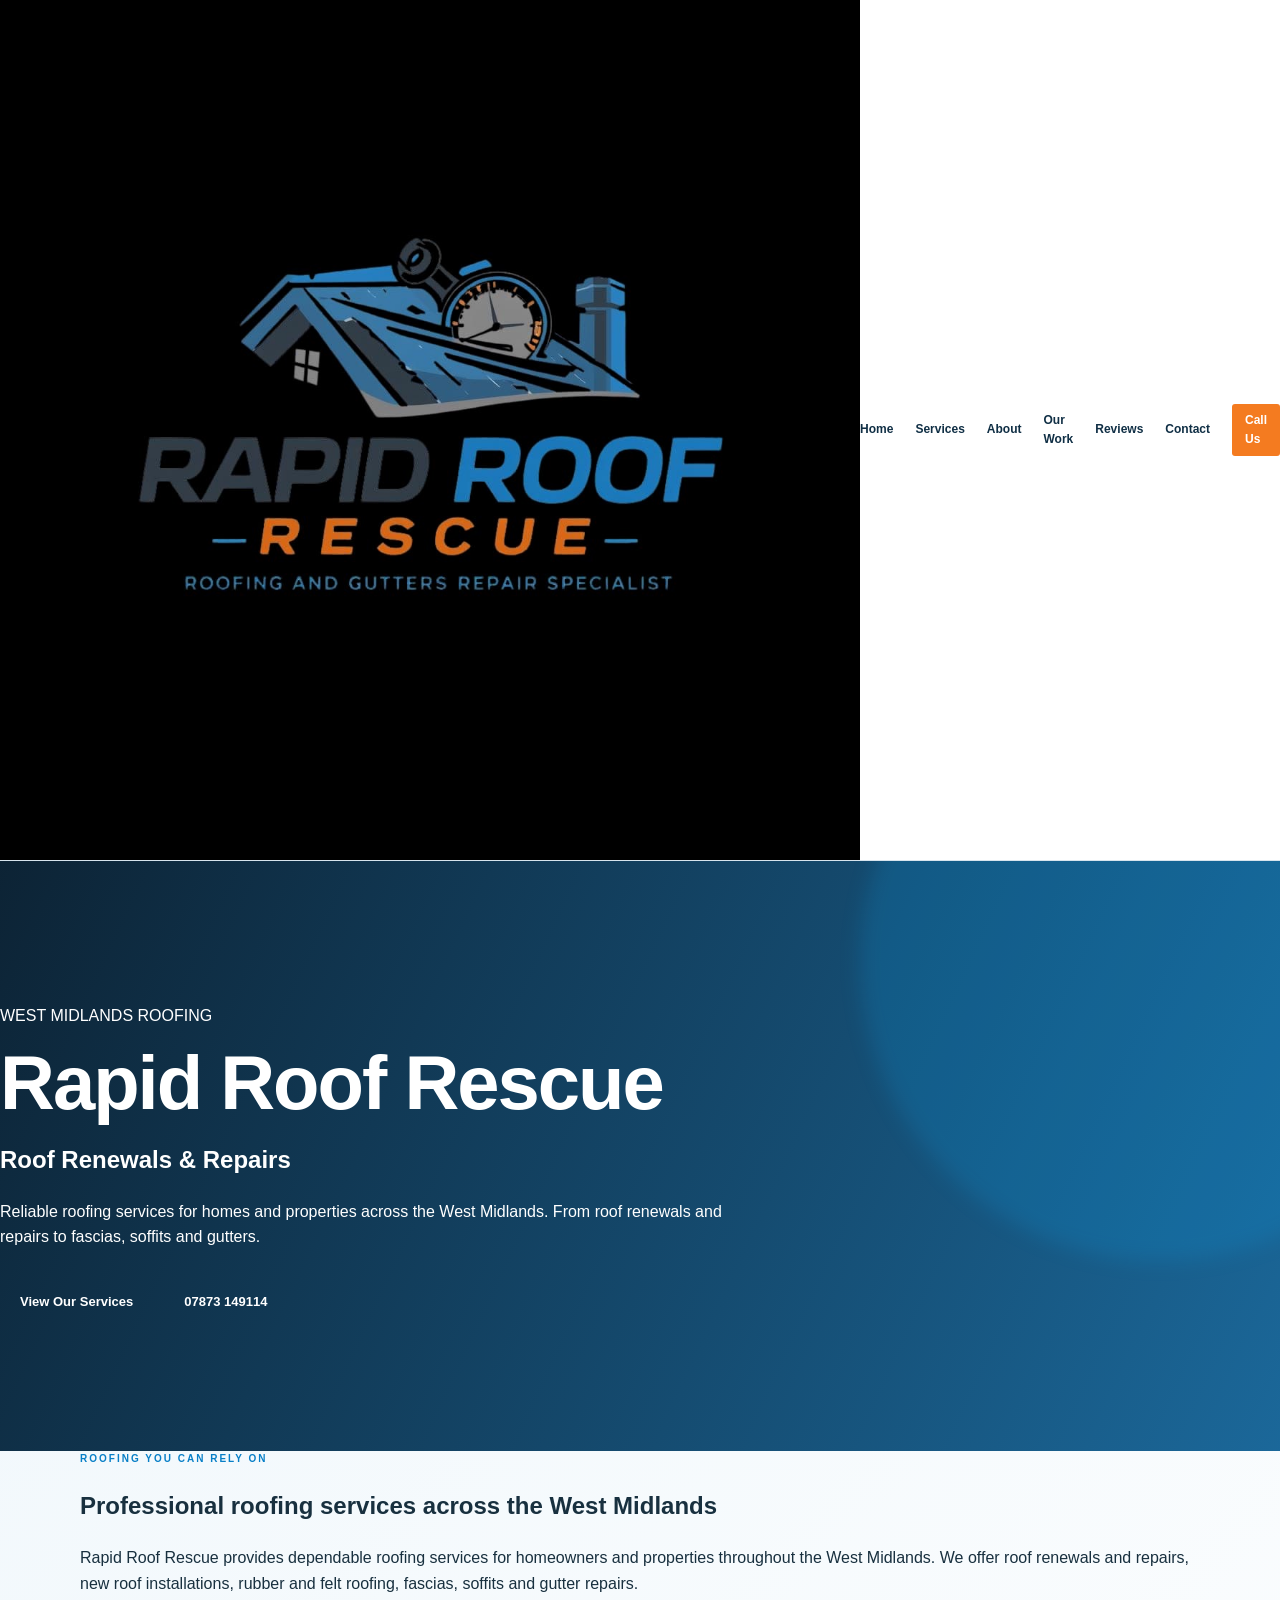
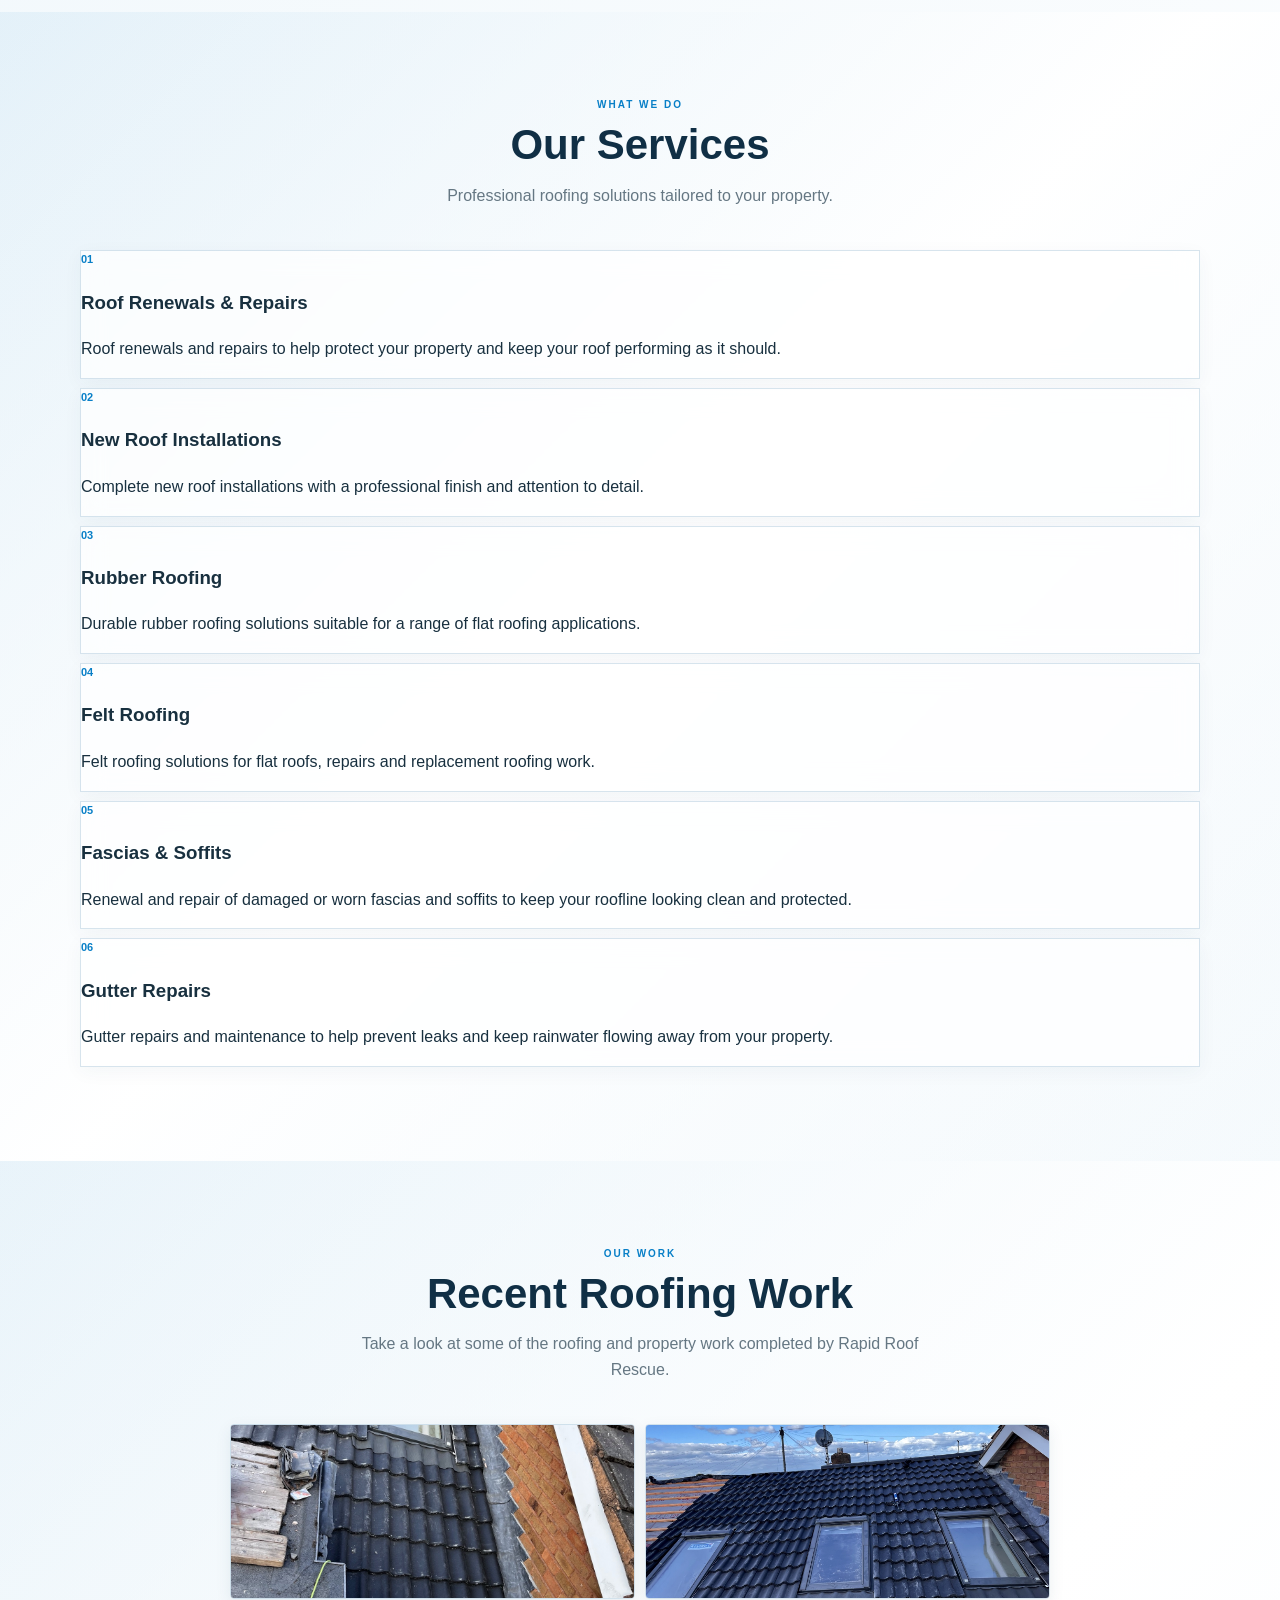
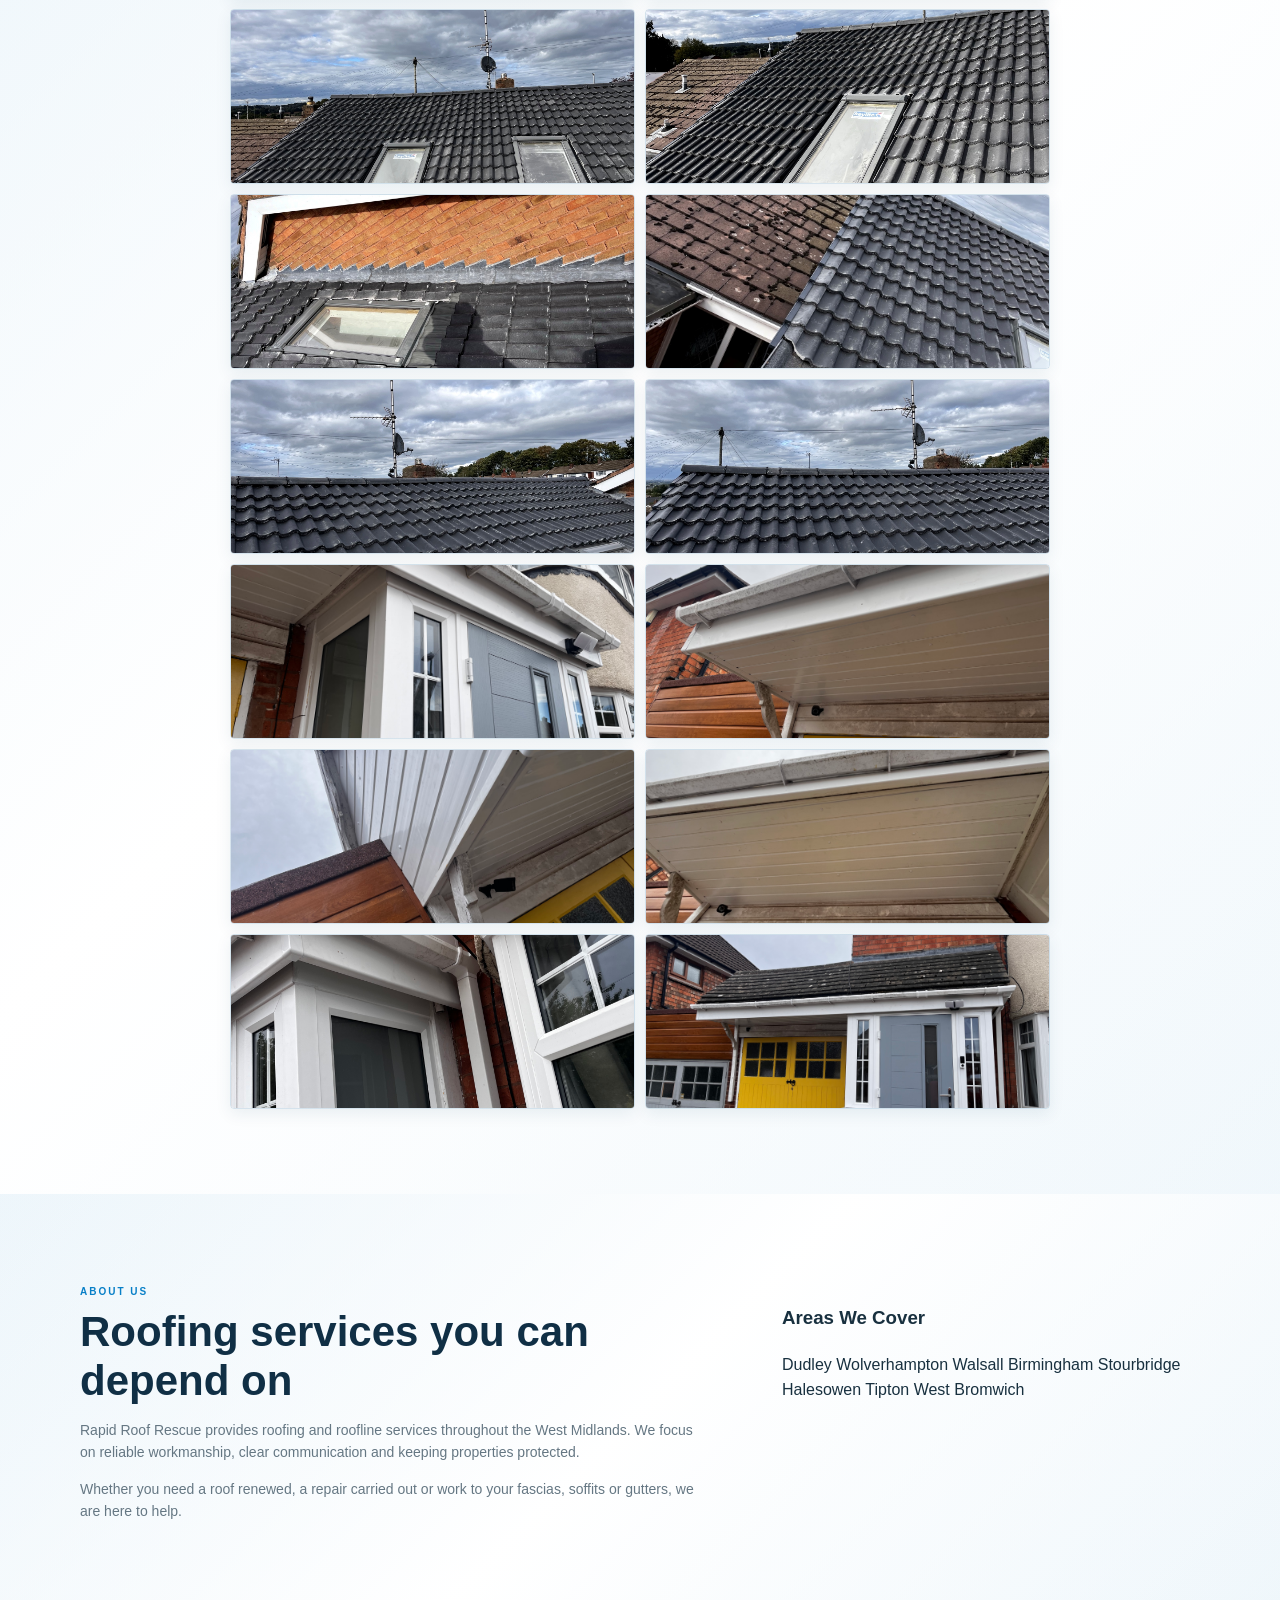
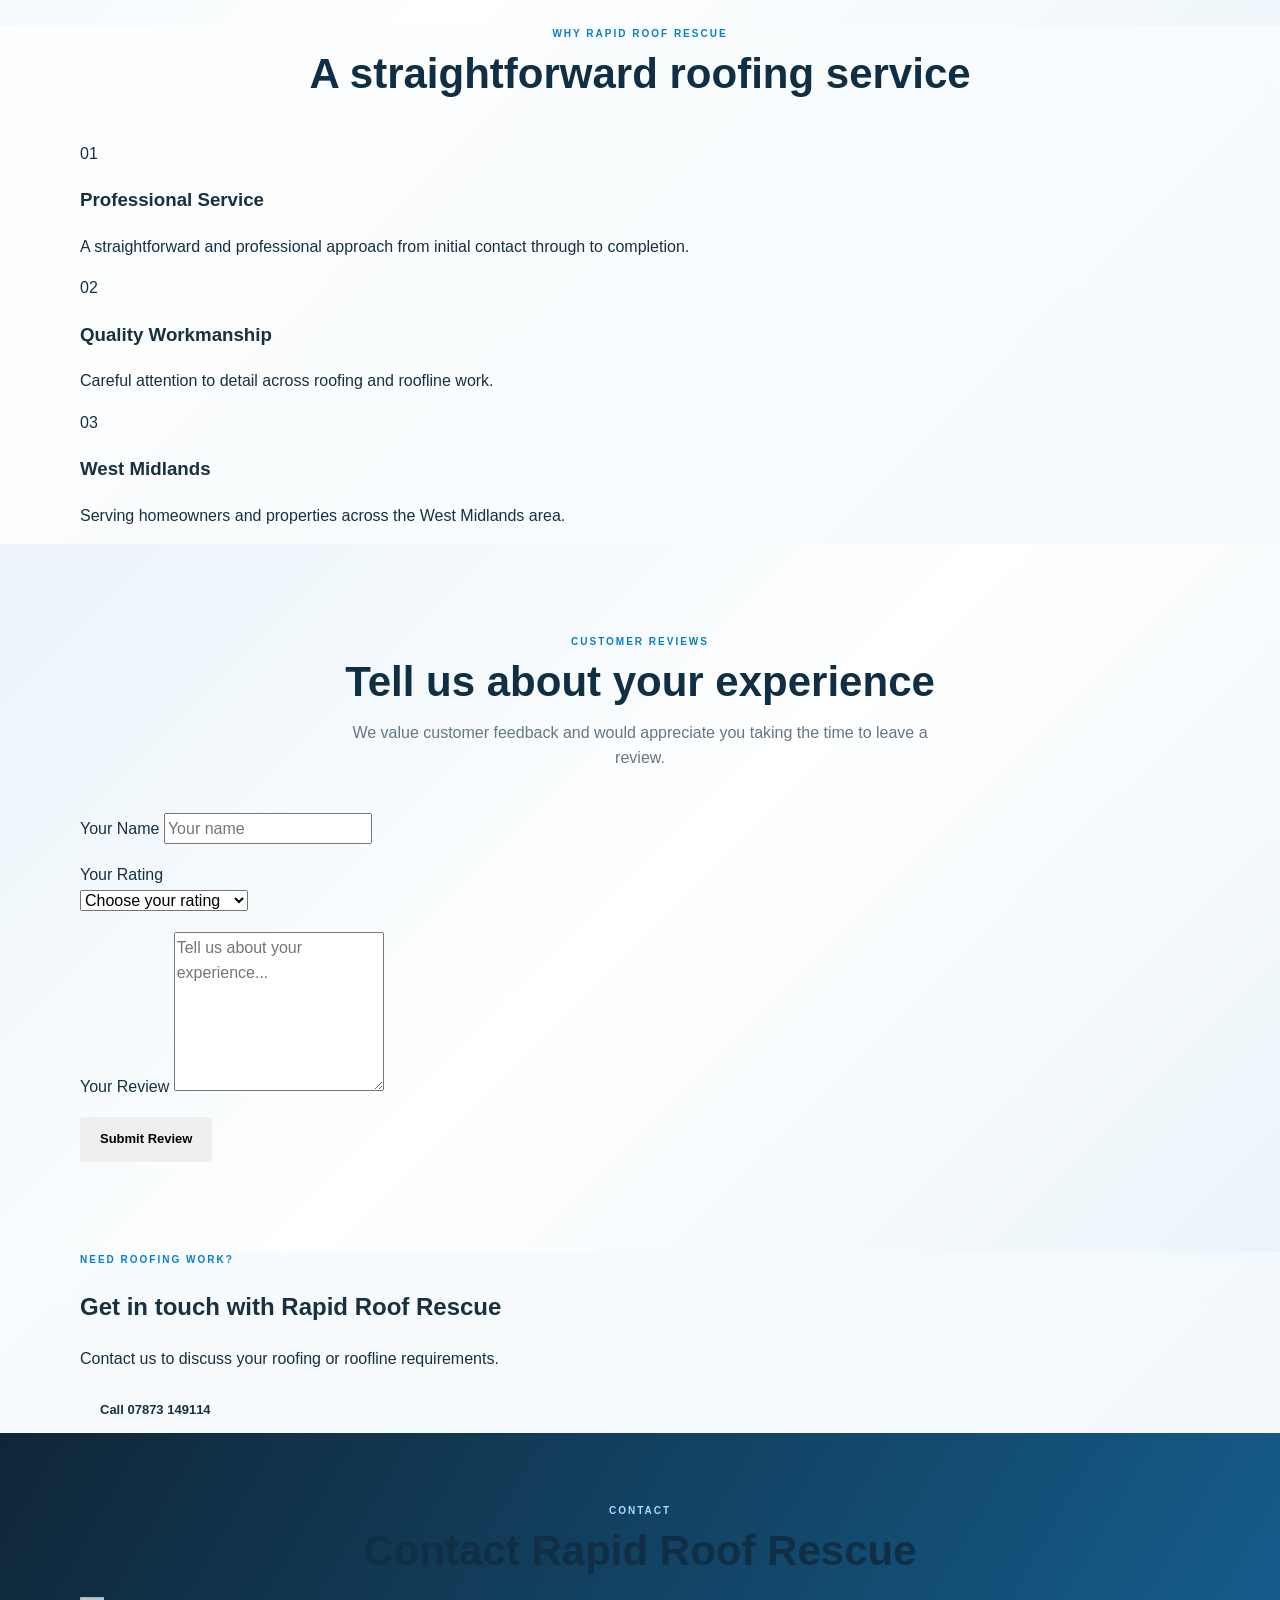
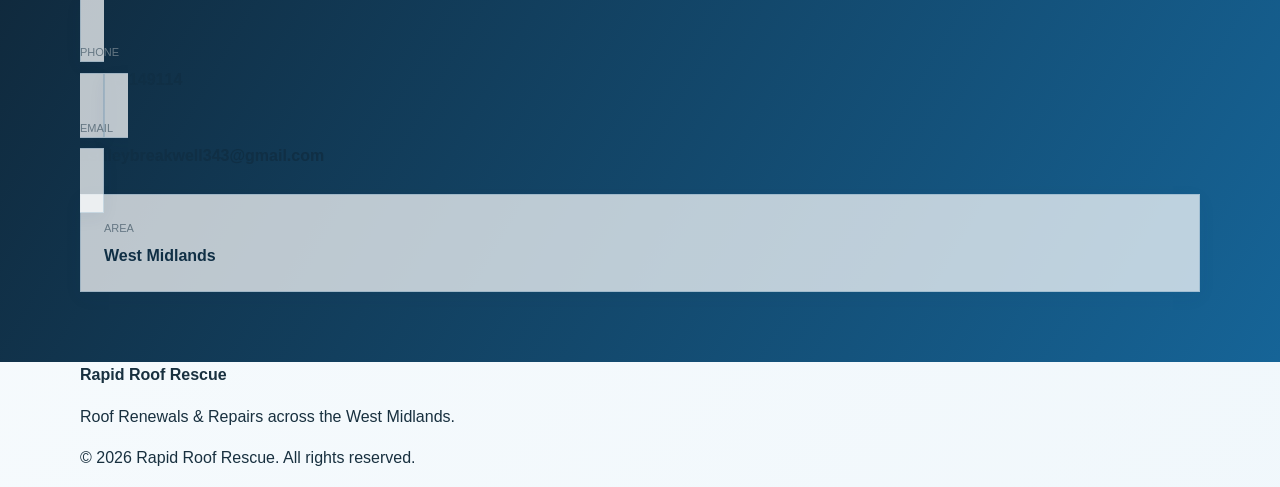
==== commit 369c4d7f: "Update index.html" ====
--- a/index.html
+++ b/index.html
@@ -6,10 +6,10 @@
 
   <meta
     name="description"
-    content="Rapid Roof Rescue provides professional roof renewals, repairs, new roofs, rubber roofing, felt roofing, fascias, soffits and gutter repairs across the West Midlands."
+    content="Rapid Roof Rescue provides professional roof renewals and repairs, new roofs, rubber roofing, felt roofing, fascias, soffits and gutter repairs across the West Midlands."
   >
 
-  <meta name="theme-color" content="#075b91">
+  <meta name="theme-color" content="#087fc7">
 
   <title>Rapid Roof Rescue | Roof Renewals & Repairs</title>
 
@@ -18,516 +18,272 @@
 
 <body>
 
+<!-- HEADER -->
 <header class="site-header">
 
-  <div class="top-bar">
-    <div class="container top-bar-inner">
-      <span>Professional Roofing Services • West Midlands</span>
-
-      <a href="tel:07873149114">
+  <div class="header-inner">
+
+    <a href="#home" class="logo-link">
+      <img src="logo.jpeg" alt="Rapid Roof Rescue logo">
+    </a>
+
+    <button class="menu-toggle" id="menuToggle" aria-label="Open menu">
+      ☰
+    </button>
+
+    <nav class="main-nav" id="mainNav">
+      <a href="#home">Home</a>
+      <a href="#services">Services</a>
+      <a href="#about">About</a>
+      <a href="#work">Our Work</a>
+      <a href="#reviews">Reviews</a>
+      <a href="#contact">Contact</a>
+      <a href="tel:07873149114" class="nav-call">Call Us</a>
+    </nav>
+
+  </div>
+
+</header>
+
+
+<!-- HERO -->
+<section class="hero" id="home">
+
+  <div class="hero-overlay"></div>
+
+  <div class="hero-content">
+
+    <p class="eyebrow">WEST MIDLANDS ROOFING</p>
+
+    <h1>Rapid Roof Rescue</h1>
+
+    <h2>Roof Renewals & Repairs</h2>
+
+    <p class="hero-text">
+      Reliable roofing services for homes and properties across the West Midlands.
+      From roof renewals and repairs to fascias, soffits and gutters.
+    </p>
+
+    <div class="hero-buttons">
+      <a href="#services" class="button button-primary">
+        View Our Services
+      </a>
+
+      <a href="tel:07873149114" class="button button-secondary">
         07873 149114
       </a>
     </div>
-  </div>
-
-  <div class="header-main">
-    <div class="container header-inner">
-
-      <a href="#home" class="logo">
-        <img src="logo.jpeg" alt="Rapid Roof Rescue">
-      </a>
-
-      <button
-        class="menu-toggle"
-        id="menuToggle"
-        aria-label="Open menu"
-        aria-expanded="false"
-        type="button"
-      >
-        <span></span>
-        <span></span>
-        <span></span>
-      </button>
-
-      <nav class="main-nav" id="mainNav">
-        <a href="#home">Home</a>
-        <a href="#services">Services</a>
-        <a href="#work">Our Work</a>
-        <a href="#about">About</a>
-        <a href="#reviews">Reviews</a>
-        <a href="#contact">Contact</a>
-
-        <a href="tel:07873149114" class="nav-call">
-          Call Now
-        </a>
-      </nav>
-
-    </div>
-  </div>
-
-</header>
-
-
-<main>
-
-<!-- HERO -->
-
-<section class="hero" id="home">
-
-  <div class="hero-glow"></div>
-
-  <div class="container hero-inner">
-
-    <div class="hero-content">
-
-      <p class="hero-label">
-        WEST MIDLANDS ROOFING SPECIALISTS
-      </p>
-
-      <h1>
-        Roof Renewals<br>
-        <span>& Repairs</span>
-      </h1>
-
-      <p class="hero-description">
-        Professional roofing and roofline services for homes and
-        properties across the West Midlands.
-      </p>
-
-      <div class="hero-buttons">
-
-        <a href="#contact" class="button button-orange">
-          Get a Free Quote
-        </a>
-
-        <a href="tel:07873149114" class="button button-glass">
-          Call 07873 149114
-        </a>
-
-      </div>
-
-      <div class="hero-details">
-
-        <div>
-          <strong>Local</strong>
-          <span>West Midlands</span>
-        </div>
-
-        <div>
-          <strong>Professional</strong>
-          <span>Roofing Services</span>
-        </div>
-
-        <div>
-          <strong>Direct</strong>
-          <span>Contact Available</span>
-        </div>
-
-      </div>
-
-    </div>
-
-  </div>
-
-</section>
-
-
-<!-- QUICK CONTACT -->
-
-<section class="quick-contact">
-
-  <div class="container quick-contact-inner">
+
+  </div>
+
+</section>
+
+
+<!-- INTRO -->
+<section class="intro section">
+
+  <div class="container intro-content">
+
+    <p class="section-label">ROOFING YOU CAN RELY ON</p>
+
+    <h2>Professional roofing services across the West Midlands</h2>
+
+    <p>
+      Rapid Roof Rescue provides dependable roofing services for homeowners
+      and properties throughout the West Midlands. We offer roof renewals and
+      repairs, new roof installations, rubber and felt roofing, fascias,
+      soffits and gutter repairs.
+    </p>
+
+  </div>
+
+</section>
+
+
+<!-- SERVICES -->
+<section class="section services-section" id="services">
+
+  <div class="container">
+
+    <div class="section-heading">
+
+      <p class="section-label">WHAT WE DO</p>
+
+      <h2>Our Services</h2>
+
+      <p>
+        Professional roofing solutions tailored to your property.
+      </p>
+
+    </div>
+
+
+    <div class="services-grid">
+
+      <article class="service-card">
+
+        <div class="service-number">01</div>
+
+        <h3>Roof Renewals & Repairs</h3>
+
+        <p>
+          Roof renewals and repairs to help protect your property and keep
+          your roof performing as it should.
+        </p>
+
+      </article>
+
+
+      <article class="service-card">
+
+        <div class="service-number">02</div>
+
+        <h3>New Roof Installations</h3>
+
+        <p>
+          Complete new roof installations with a professional finish and
+          attention to detail.
+        </p>
+
+      </article>
+
+
+      <article class="service-card">
+
+        <div class="service-number">03</div>
+
+        <h3>Rubber Roofing</h3>
+
+        <p>
+          Durable rubber roofing solutions suitable for a range of flat
+          roofing applications.
+        </p>
+
+      </article>
+
+
+      <article class="service-card">
+
+        <div class="service-number">04</div>
+
+        <h3>Felt Roofing</h3>
+
+        <p>
+          Felt roofing solutions for flat roofs, repairs and replacement
+          roofing work.
+        </p>
+
+      </article>
+
+
+      <article class="service-card">
+
+        <div class="service-number">05</div>
+
+        <h3>Fascias & Soffits</h3>
+
+        <p>
+          Renewal and repair of damaged or worn fascias and soffits to keep
+          your roofline looking clean and protected.
+        </p>
+
+      </article>
+
+
+      <article class="service-card">
+
+        <div class="service-number">06</div>
+
+        <h3>Gutter Repairs</h3>
+
+        <p>
+          Gutter repairs and maintenance to help prevent leaks and keep
+          rainwater flowing away from your property.
+        </p>
+
+      </article>
+
+    </div>
+
+  </div>
+
+</section>
+
+
+<!-- OUR WORK -->
+<section class="section work-section" id="work">
+
+  <div class="container">
+
+    <div class="section-heading">
+
+      <p class="section-label">OUR WORK</p>
+
+      <h2>Recent Roofing Work</h2>
+
+      <p>
+        Take a look at some of the roofing and property work completed by
+        Rapid Roof Rescue.
+      </p>
+
+    </div>
+
+
+    <div class="work-gallery">
+
+      <img src="IMG_9645.jpeg" alt="Roofing work completed by Rapid Roof Rescue">
+      <img src="IMG_9646.jpeg" alt="Roofing work completed by Rapid Roof Rescue">
+      <img src="IMG_9647.jpeg" alt="Roofing work completed by Rapid Roof Rescue">
+      <img src="IMG_9648.jpeg" alt="Roofing work completed by Rapid Roof Rescue">
+      <img src="IMG_9649.jpeg" alt="Roofing work completed by Rapid Roof Rescue">
+      <img src="IMG_9650.jpeg" alt="Roofing work completed by Rapid Roof Rescue">
+      <img src="IMG_9651.jpeg" alt="Roofing work completed by Rapid Roof Rescue">
+      <img src="IMG_9652.jpeg" alt="Roofing work completed by Rapid Roof Rescue">
+
+      <img src="IMG_9259.jpeg" alt="Fascia and soffit work completed by Rapid Roof Rescue">
+      <img src="IMG_9260.jpeg" alt="Fascia and soffit work completed by Rapid Roof Rescue">
+      <img src="IMG_9263.jpeg" alt="Fascia and soffit work completed by Rapid Roof Rescue">
+      <img src="IMG_9264.jpeg" alt="Fascia and soffit work completed by Rapid Roof Rescue">
+      <img src="IMG_9266.jpeg" alt="Fascia and soffit work completed by Rapid Roof Rescue">
+      <img src="IMG_9267.jpeg" alt="Fascia and soffit work completed by Rapid Roof Rescue">
+
+    </div>
+
+  </div>
+
+</section>
+
+
+<!-- ABOUT -->
+<section class="section about-section" id="about">
+
+  <div class="container about-grid">
 
     <div>
-      <small>NEED ROOFING WORK?</small>
-      <strong>Talk to Rapid Roof Rescue today.</strong>
-    </div>
-
-    <a href="tel:07873149114">
-      07873 149114
-    </a>
-
-  </div>
-
-</section>
-
-
-<!-- SERVICES -->
-
-<section class="services-section" id="services">
-
-  <div class="container">
-
-    <div class="section-heading">
-
-      <p class="section-label">OUR SERVICES</p>
-
-      <h2>Roofing services you can rely on</h2>
-
-      <p>
-        From roof renewals and repairs to fascias, soffits and guttering,
-        we provide a range of roofing services throughout the West Midlands.
-      </p>
-
-    </div>
-
-
-    <div class="services-list">
-
-
-      <!-- 01 -->
-
-      <article class="service-card">
-
-        <button class="service-toggle" type="button">
-
-          <span class="service-number">01</span>
-
-          <span class="service-name">
-            <strong>Roof Renewals & Repairs</strong>
-            <small>Renewals, repairs and maintenance</small>
-          </span>
-
-          <span class="learn">
-            Learn more <b>+</b>
-          </span>
-
-        </button>
-
-        <div class="service-content" hidden>
-
-          <p>
-            Roof renewals and repairs to help protect your property and
-            keep your roof in good condition. We can discuss the work
-            required and provide a suitable roofing solution.
-          </p>
-
-          <div class="service-gallery">
-
-            <img src="IMG_9645.jpeg" alt="Roofing work">
-            <img src="IMG_9646.jpeg" alt="Roofing work">
-            <img src="IMG_9647.jpeg" alt="Roofing work">
-            <img src="IMG_9648.jpeg" alt="Roofing work">
-
-            <img src="IMG_9649.jpeg" alt="Roofing work">
-            <img src="IMG_9650.jpeg" alt="Roofing work">
-            <img src="IMG_9651.jpeg" alt="Roofing work">
-            <img src="IMG_9652.jpeg" alt="Roofing work">
-
-          </div>
-
-        </div>
-
-      </article>
-
-
-      <!-- 02 -->
-
-      <article class="service-card">
-
-        <button class="service-toggle" type="button">
-
-          <span class="service-number">02</span>
-
-          <span class="service-name">
-            <strong>New Roof Installations</strong>
-            <small>Complete new roofing installations</small>
-          </span>
-
-          <span class="learn">
-            Learn more <b>+</b>
-          </span>
-
-        </button>
-
-        <div class="service-content" hidden>
-
-          <p>
-            New roof installations for homes and properties, with
-            attention to a durable and professional finish.
-          </p>
-
-        </div>
-
-      </article>
-
-
-      <!-- 03 -->
-
-      <article class="service-card">
-
-        <button class="service-toggle" type="button">
-
-          <span class="service-number">03</span>
-
-          <span class="service-name">
-            <strong>Rubber Roofing</strong>
-            <small>Rubber roofing solutions</small>
-          </span>
-
-          <span class="learn">
-            Learn more <b>+</b>
-          </span>
-
-        </button>
-
-        <div class="service-content" hidden>
-
-          <p>
-            Rubber roofing solutions for suitable flat roofing systems,
-            including repairs and renewals.
-          </p>
-
-        </div>
-
-      </article>
-
-
-      <!-- 04 -->
-
-      <article class="service-card">
-
-        <button class="service-toggle" type="button">
-
-          <span class="service-number">04</span>
-
-          <span class="service-name">
-            <strong>Felt Roofing</strong>
-            <small>Flat roof repairs and renewals</small>
-          </span>
-
-          <span class="learn">
-            Learn more <b>+</b>
-          </span>
-
-        </button>
-
-        <div class="service-content" hidden>
-
-          <p>
-            Felt roofing repairs and renewals for suitable flat roof
-            systems.
-          </p>
-
-        </div>
-
-      </article>
-
-
-      <!-- 05 -->
-
-      <article class="service-card">
-
-        <button class="service-toggle" type="button">
-
-          <span class="service-number">05</span>
-
-          <span class="service-name">
-            <strong>Fascias & Soffits</strong>
-            <small>Repairs and replacements</small>
-          </span>
-
-          <span class="learn">
-            Learn more <b>+</b>
-          </span>
-
-        </button>
-
-        <div class="service-content" hidden>
-
-          <p>
-            Repair and replacement of damaged or worn fascias and
-            soffits to help protect the roofline of your property.
-          </p>
-
-          <div class="service-gallery">
-
-            <img src="IMG_9259.jpeg" alt="Fascia and soffit work">
-            <img src="IMG_9260.jpeg" alt="Fascia and soffit work">
-            <img src="IMG_9263.jpeg" alt="Fascia and soffit work">
-            <img src="IMG_9264.jpeg" alt="Fascia and soffit work">
-
-            <img src="IMG_9266.jpeg" alt="Fascia and soffit work">
-            <img src="IMG_9267.jpeg" alt="Fascia and soffit work">
-
-          </div>
-
-        </div>
-
-      </article>
-
-
-      <!-- 06 -->
-
-      <article class="service-card">
-
-        <button class="service-toggle" type="button">
-
-          <span class="service-number">06</span>
-
-          <span class="service-name">
-            <strong>Gutter Repairs</strong>
-            <small>Guttering repairs and maintenance</small>
-          </span>
-
-          <span class="learn">
-            Learn more <b>+</b>
-          </span>
-
-        </button>
-
-        <div class="service-content" hidden>
-
-          <p>
-            Gutter repairs and maintenance to help keep rainwater
-            flowing correctly and protect your property.
-          </p>
-
-        </div>
-
-      </article>
-
-    </div>
-
-  </div>
-
-</section>
-
-
-<!-- OUR WORK -->
-
-<section class="work-section" id="work">
-
-  <div class="container">
-
-    <div class="section-heading">
-
-      <p class="section-label">OUR WORK</p>
-
-      <h2>Recent roofing work</h2>
-
-      <p>
-        Take a look at some of the work completed by Rapid Roof Rescue.
-      </p>
-
-    </div>
-
-
-    <div class="work-gallery">
-
-      <img src="IMG_9645.jpeg" alt="Recent roofing work">
-      <img src="IMG_9646.jpeg" alt="Recent roofing work">
-      <img src="IMG_9647.jpeg" alt="Recent roofing work">
-      <img src="IMG_9648.jpeg" alt="Recent roofing work">
-
-      <img src="IMG_9649.jpeg" alt="Recent roofing work">
-      <img src="IMG_9650.jpeg" alt="Recent roofing work">
-      <img src="IMG_9651.jpeg" alt="Recent roofing work">
-      <img src="IMG_9652.jpeg" alt="Recent roofing work">
-
-      <img src="IMG_9259.jpeg" alt="Fascia and soffit work">
-      <img src="IMG_9260.jpeg" alt="Fascia and soffit work">
-      <img src="IMG_9263.jpeg" alt="Fascia and soffit work">
-      <img src="IMG_9264.jpeg" alt="Fascia and soffit work">
-
-      <img src="IMG_9266.jpeg" alt="Fascia and soffit work">
-      <img src="IMG_9267.jpeg" alt="Fascia and soffit work">
-
-    </div>
-
-  </div>
-
-</section>
-
-
-<!-- WHY US -->
-
-<section class="why-section">
-
-  <div class="container why-grid">
-
-    <div>
-
-      <p class="section-label">WHY RAPID ROOF RESCUE</p>
-
-      <h2>A professional local roofing service</h2>
-
-      <p class="why-text">
-        We provide roofing and roofline services throughout the West
-        Midlands with a straightforward approach from enquiry through
-        to completion.
-      </p>
-
-      <a href="#contact" class="button button-orange">
-        Request a Free Quote
-      </a>
-
-    </div>
-
-
-    <div class="why-list">
-
-      <div class="why-item">
-        <span>01</span>
-        <div>
-          <strong>West Midlands based</strong>
-          <p>Serving customers throughout the local area.</p>
-        </div>
-      </div>
-
-      <div class="why-item">
-        <span>02</span>
-        <div>
-          <strong>Roofing & roofline services</strong>
-          <p>Renewals, repairs and exterior roofing work.</p>
-        </div>
-      </div>
-
-      <div class="why-item">
-        <span>03</span>
-        <div>
-          <strong>Speak directly with us</strong>
-          <p>Contact Rapid Roof Rescue about your requirements.</p>
-        </div>
-      </div>
-
-    </div>
-
-  </div>
-
-</section>
-
-
-<!-- ABOUT -->
-
-<section class="about-section" id="about">
-
-  <div class="container about-grid">
-
-    <div>
-
-      <p class="section-label">ABOUT RAPID ROOF RESCUE</p>
-
-      <h2>Roofing across the West Midlands</h2>
-
-      <p>
-        Rapid Roof Rescue provides roofing and roofline services for
-        homes and properties across the West Midlands.
-      </p>
-
-      <p>
-        Our services include roof renewals and repairs, new roofs,
-        rubber roofing, felt roofing, fascias, soffits and gutter repairs.
-      </p>
-
-    </div>
-
-
-    <div class="areas-box">
-
-      <h3>Areas we cover</h3>
-
-      <div class="areas">
+
+      <p class="section-label">ABOUT US</p>
+
+      <h2>Roofing services you can depend on</h2>
+
+      <p>
+        Rapid Roof Rescue provides roofing and roofline services throughout
+        the West Midlands. We focus on reliable workmanship, clear
+        communication and keeping properties protected.
+      </p>
+
+      <p>
+        Whether you need a roof renewed, a repair carried out or work to
+        your fascias, soffits or gutters, we are here to help.
+      </p>
+
+    </div>
+
+
+    <div class="area-box">
+
+      <h3>Areas We Cover</h3>
+
+      <div class="area-list">
 
         <span>Dudley</span>
         <span>Wolverhampton</span>
@@ -547,45 +303,90 @@
 </section>
 
 
+<!-- WHY CHOOSE US -->
+<section class="section reasons-section">
+
+  <div class="container">
+
+    <div class="section-heading">
+
+      <p class="section-label">WHY RAPID ROOF RESCUE</p>
+
+      <h2>A straightforward roofing service</h2>
+
+    </div>
+
+
+    <div class="reasons-grid">
+
+      <div class="reason">
+        <span>01</span>
+        <h3>Professional Service</h3>
+        <p>
+          A straightforward and professional approach from initial contact
+          through to completion.
+        </p>
+      </div>
+
+      <div class="reason">
+        <span>02</span>
+        <h3>Quality Workmanship</h3>
+        <p>
+          Careful attention to detail across roofing and roofline work.
+        </p>
+      </div>
+
+      <div class="reason">
+        <span>03</span>
+        <h3>West Midlands</h3>
+        <p>
+          Serving homeowners and properties across the West Midlands area.
+        </p>
+      </div>
+
+    </div>
+
+  </div>
+
+</section>
+
+
 <!-- REVIEWS -->
-
-<section class="reviews-section" id="reviews">
-
-  <div class="container reviews-layout">
-
-    <div class="reviews-intro">
+<section class="section reviews-section" id="reviews">
+
+  <div class="container reviews-container">
+
+    <div class="section-heading">
 
       <p class="section-label">CUSTOMER REVIEWS</p>
 
       <h2>Tell us about your experience</h2>
 
       <p>
-        If Rapid Roof Rescue has completed work for you, we'd love
-        to hear about your experience.
-      </p>
-
-    </div>
-
-
-    <div class="review-panel">
-
-      <form
-        action="https://formspree.io/f/mqpawypw"
-        method="POST"
-        id="reviewForm"
-      >
+        We value customer feedback and would appreciate you taking the time
+        to leave a review.
+      </p>
+
+    </div>
+
+
+    <form
+      class="review-form"
+      action="https://formspree.io/f/mqpawypw"
+      method="POST"
+    >
+
+      <div class="form-row">
 
         <div class="form-group">
 
-          <label for="reviewName">
-            Your name
-          </label>
+          <label for="review-name">Your Name</label>
 
           <input
             type="text"
-            id="reviewName"
+            id="review-name"
             name="name"
-            placeholder="Enter your name"
+            placeholder="Your name"
             required
           >
 
@@ -594,92 +395,77 @@
 
         <div class="form-group">
 
-          <label for="rating">
-            Your rating
-          </label>
-
-          <div class="rating-select">
+          <label for="rating">Your Rating</label>
+
+          <div class="select-wrap">
 
             <select id="rating" name="rating" required>
 
-              <option value="" selected disabled>
+              <option value="" disabled selected>
                 Choose your rating
               </option>
 
-              <option value="5 stars">
-                ★★★★★ — 5 stars
-              </option>
-
-              <option value="4 stars">
-                ★★★★☆ — 4 stars
-              </option>
-
-              <option value="3 stars">
-                ★★★☆☆ — 3 stars
-              </option>
-
-              <option value="2 stars">
-                ★★☆☆☆ — 2 stars
-              </option>
-
-              <option value="1 star">
-                ★☆☆☆☆ — 1 star
-              </option>
+              <option value="5">★★★★★ — 5 Stars</option>
+              <option value="4">★★★★☆ — 4 Stars</option>
+              <option value="3">★★★☆☆ — 3 Stars</option>
+              <option value="2">★★☆☆☆ — 2 Stars</option>
+              <option value="1">★☆☆☆☆ — 1 Star</option>
 
             </select>
 
-            <span>⌄</span>
-
           </div>
 
         </div>
 
-
-        <div class="form-group">
-
-          <label for="reviewMessage">
-            Your review
-          </label>
-
-          <textarea
-            id="reviewMessage"
-            name="review"
-            rows="5"
-            placeholder="Tell us about your experience..."
-            required
-          ></textarea>
-
-        </div>
-
-
-        <button type="submit" class="button button-blue">
-          Submit Review
-        </button>
-
-      </form>
-
-    </div>
-
-  </div>
-
-
-  <div class="container review-display">
-
-    <div class="review-display-heading">
-
-      <p class="section-label">WHAT CUSTOMERS SAY</p>
-
-      <h3>Customer reviews</h3>
-
-    </div>
-
-    <div id="reviewsList" class="reviews-list">
-
-      <p class="no-reviews">
-        Customer reviews will appear here.
-      </p>
-
-    </div>
+      </div>
+
+
+      <div class="form-group">
+
+        <label for="review-message">Your Review</label>
+
+        <textarea
+          id="review-message"
+          name="review"
+          rows="6"
+          placeholder="Tell us about your experience..."
+          required
+        ></textarea>
+
+      </div>
+
+
+      <button type="submit" class="button button-primary">
+        Submit Review
+      </button>
+
+    </form>
+
+  </div>
+
+</section>
+
+
+<!-- CONTACT CTA -->
+<section class="contact-cta">
+
+  <div class="container contact-cta-inner">
+
+    <div>
+
+      <p class="section-label">NEED ROOFING WORK?</p>
+
+      <h2>Get in touch with Rapid Roof Rescue</h2>
+
+      <p>
+        Contact us to discuss your roofing or roofline requirements.
+      </p>
+
+    </div>
+
+    <a href="tel:07873149114" class="button button-light">
+      Call 07873 149114
+    </a>
 
   </div>
 
@@ -687,147 +473,72 @@
 
 
 <!-- CONTACT -->
-
-<section class="contact-section" id="contact">
-
-  <div class="container contact-inner">
-
-    <div class="contact-copy">
-
-      <p class="section-label">GET IN TOUCH</p>
-
-      <h2>Need roofing work?</h2>
-
-      <p>
-        Contact Rapid Roof Rescue to discuss your roofing requirements
-        across the West Midlands.
-      </p>
-
-    </div>
-
-
-    <div class="contact-buttons">
-
-      <a href="tel:07873149114" class="button button-orange">
-        Call 07873 149114
+<section class="section contact-section" id="contact">
+
+  <div class="container">
+
+    <div class="section-heading">
+
+      <p class="section-label">CONTACT</p>
+
+      <h2>Contact Rapid Roof Rescue</h2>
+
+    </div>
+
+
+    <div class="contact-grid">
+
+      <a href="tel:07873149114" class="contact-card">
+
+        <span>PHONE</span>
+
+        <strong>07873 149114</strong>
+
       </a>
 
-      <a
-        href="mailto:ashleybreakwell343@gmail.com"
-        class="button button-glass-dark"
-      >
-        Email Us
+
+      <a href="mailto:ashleybreakwell343@gmail.com" class="contact-card">
+
+        <span>EMAIL</span>
+
+        <strong>ashleybreakwell343@gmail.com</strong>
+
       </a>
 
-    </div>
-
-  </div>
-
-</section>
-
-
-<!-- CONTACT DETAILS -->
-
-<section class="contact-details">
-
-  <div class="container contact-cards">
-
-    <a href="tel:07873149114" class="contact-card">
-
-      <small>PHONE</small>
-
-      <strong>07873 149114</strong>
-
-      <span>Call Rapid Roof Rescue</span>
-
-    </a>
-
-
-    <a
-      href="mailto:ashleybreakwell343@gmail.com"
-      class="contact-card"
-    >
-
-      <small>EMAIL</small>
-
-      <strong>ashleybreakwell343@gmail.com</strong>
-
-      <span>Send an enquiry</span>
-
-    </a>
-
-
-    <div class="contact-card">
-
-      <small>AREA</small>
-
-      <strong>West Midlands</strong>
-
-      <span>Local roofing services</span>
-
-    </div>
-
-  </div>
-
-</section>
-
-</main>
-
-
-<footer class="footer">
-
-  <div class="container footer-main">
+
+      <div class="contact-card">
+
+        <span>AREA</span>
+
+        <strong>West Midlands</strong>
+
+      </div>
+
+    </div>
+
+  </div>
+
+</section>
+
+
+<!-- FOOTER -->
+<footer class="site-footer">
+
+  <div class="container footer-inner">
 
     <div>
 
-      <img
-        src="logo.jpeg"
-        alt="Rapid Roof Rescue"
-        class="footer-logo"
-      >
-
-      <p>
-        Roof renewals, repairs and roofing services across the
-        West Midlands.
-      </p>
-
-    </div>
-
-
-    <div class="footer-links">
-
-      <a href="#home">Home</a>
-      <a href="#services">Services</a>
-      <a href="#work">Our Work</a>
-      <a href="#about">About</a>
-      <a href="#reviews">Reviews</a>
-      <a href="#contact">Contact</a>
-
-    </div>
-
-
-    <div class="footer-phone">
-
-      <small>CALL US</small>
-
-      <a href="tel:07873149114">
-        07873 149114
-      </a>
-
-    </div>
-
-  </div>
-
-
-  <div class="footer-bottom">
-
-    <div class="container">
-
-      <p>
-        © 2026 Rapid Roof Rescue. All rights reserved.
-      </p>
-
-    </div>
+      <strong>Rapid Roof Rescue</strong>
+
+      <p>
+        Roof Renewals & Repairs across the West Midlands.
+      </p>
+
+    </div>
+
+    <p>
+      © 2026 Rapid Roof Rescue. All rights reserved.
+    </p>
 
   </div>
 
@@ -835,171 +546,19 @@
 
 
 <script>
-
-/* =========================
-   MOBILE MENU
-========================= */
 
 const menuToggle = document.getElementById("menuToggle");
 const mainNav = document.getElementById("mainNav");
 
 menuToggle.addEventListener("click", function () {
-
   mainNav.classList.toggle("show");
-
-  const open = mainNav.classList.contains("show");
-
-  menuToggle.setAttribute("aria-expanded", open);
-
 });
 
-
 document.querySelectorAll(".main-nav a").forEach(function(link) {
-
   link.addEventListener("click", function() {
-
     mainNav.classList.remove("show");
-
-    menuToggle.setAttribute("aria-expanded", "false");
-
   });
-
 });
-
-
-/* =========================
-   SERVICE DROPDOWNS
-========================= */
-
-document.querySelectorAll(".service-toggle").forEach(function(button) {
-
-  button.addEventListener("click", function() {
-
-    const content = button.nextElementSibling;
-    const plus = button.querySelector(".learn b");
-
-    document.querySelectorAll(".service-content").forEach(function(item) {
-
-      if (item !== content) {
-        item.hidden = true;
-      }
-
-    });
-
-    document.querySelectorAll(".learn b").forEach(function(item) {
-
-      if (item !== plus) {
-        item.textContent = "+";
-      }
-
-    });
-
-    if (content.hidden) {
-
-      content.hidden = false;
-      plus.textContent = "−";
-
-    } else {
-
-      content.hidden = true;
-      plus.textContent = "+";
-
-    }
-
-  });
-
-});
-
-
-/* =========================
-   REVIEW FORM
-========================= */
-
-const reviewForm = document.getElementById("reviewForm");
-const reviewsList = document.getElementById("reviewsList");
-
-let reviews = JSON.parse(
-  localStorage.getItem("rapidRoofReviews") || "[]"
-);
-
-
-function displayReviews() {
-
-  if (reviews.length === 0) {
-
-    reviewsList.innerHTML = `
-      <p class="no-reviews">
-        Customer reviews will appear here.
-      </p>
-    `;
-
-    return;
-  }
-
-
-  reviewsList.innerHTML = reviews.map(function(review) {
-
-    return `
-      <article class="review-card">
-
-        <div class="review-card-top">
-
-          <strong>${escapeHTML(review.name)}</strong>
-
-          <span>${escapeHTML(review.rating)}</span>
-
-        </div>
-
-        <p>
-          ${escapeHTML(review.message)}
-        </p>
-
-      </article>
-    `;
-
-  }).join("");
-
-}
-
-
-function escapeHTML(text) {
-
-  const div = document.createElement("div");
-
-  div.textContent = text;
-
-  return div.innerHTML;
-
-}
-
-
-reviewForm.addEventListener("submit", function(event) {
-
-  const name = document.getElementById("reviewName").value.trim();
-  const rating = document.getElementById("rating").value;
-  const message = document.getElementById("reviewMessage").value.trim();
-
-  if (!name || !rating || !message) {
-    return;
-  }
-
-  reviews.unshift({
-    name: name,
-    rating: rating,
-    message: message
-  });
-
-  localStorage.setItem(
-    "rapidRoofReviews",
-    JSON.stringify(reviews)
-  );
-
-  displayReviews();
-
-});
-
-
-displayReviews();
 
 </script>
 
--- a/style.css
+++ b/style.css
@@ -1,15 +1,17 @@
 :root {
-  --navy: #123047;
-  --navy-dark: #0b2234;
   --blue: #087fc7;
-  --blue-dark: #05669f;
+  --blue-dark: #075b91;
+  --navy: #102f45;
+  --navy-dark: #081f31;
   --orange: #f47b20;
   --white: #ffffff;
-  --off-white: #f7f8fa;
-  --light-blue: #eef5f9;
-  --text: #1b2730;
-  --muted: #687680;
-  --border: #dce3e7;
+  --blue-pale: #eef8fd;
+  --blue-glass: rgba(8, 127, 199, 0.08);
+  --blue-glass-strong: rgba(8, 127, 199, 0.14);
+  --text: #18303f;
+  --muted: #657783;
+  --border: rgba(8, 91, 145, 0.16);
+  --shadow: 0 12px 35px rgba(8, 63, 95, 0.09);
 }
 
 * {
@@ -24,13 +26,19 @@
   margin: 0;
   font-family: Arial, Helvetica, sans-serif;
   color: var(--text);
-  background: var(--white);
-  line-height: 1.65;
+  line-height: 1.6;
+
+  background:
+    linear-gradient(
+      135deg,
+      rgba(8, 127, 199, 0.08),
+      rgba(255, 255, 255, 0.96),
+      rgba(8, 127, 199, 0.06)
+    );
 }
 
 img {
   max-width: 100%;
-  height: auto;
   display: block;
 }
 
@@ -41,818 +49,940 @@
 
 button,
 input,
+select,
 textarea {
   font: inherit;
 }
 
 .container {
-  width: min(1140px, calc(100% - 40px));
+  width: min(1120px, calc(100% - 36px));
   margin: 0 auto;
 }
 
 
-/* =========================================
+/* =================================
    HEADER
-========================================= */
+================================= */
 
 .site-header {
   position: sticky;
   top: 0;
   z-index: 1000;
+  background: rgba(255, 255, 255, 0.96);
+  backdrop-filter: blur(14px);
+  border-bottom: 1px solid var(--border);
+}
+
+.top-bar {
+  background: var(--navy-dark);
+  color: rgba(255,255,255,0.78);
+  font-size: 11px;
+}
+
+.top-bar-inner {
+  min-height: 31px;
+  display: flex;
+  align-items: center;
+  justify-content: space-between;
+}
+
+.top-bar a {
+  color: var(--white);
+  font-weight: 700;
+}
+
+.header-main {
+  background: rgba(255,255,255,0.93);
+}
+
+.header-inner {
+  min-height: 60px;
+  display: flex;
+  align-items: center;
+  justify-content: space-between;
+}
+
+.logo img {
+  width: 55px;
+}
+
+.main-nav {
+  display: flex;
+  align-items: center;
+  gap: 22px;
+}
+
+.main-nav a {
+  color: var(--navy);
+  font-size: 12px;
+  font-weight: 700;
+}
+
+.main-nav a:hover {
+  color: var(--blue);
+}
+
+.nav-call {
+  padding: 7px 13px;
+  background: var(--orange);
+  color: var(--white) !important;
+  border-radius: 3px;
+}
+
+.menu-toggle {
+  display: none;
+  width: 31px;
+  height: 29px;
+  padding: 4px;
   background: var(--white);
-}
-
-.header-top {
-  background: var(--navy-dark);
-  color: rgba(255,255,255,0.8);
+  border: 1px solid var(--border);
+  border-radius: 3px;
+}
+
+.menu-toggle span {
+  display: block;
+  width: 15px;
+  height: 2px;
+  margin: 3px auto;
+  background: var(--navy);
+}
+
+
+/* =================================
+   HERO
+================================= */
+
+.hero {
+  position: relative;
+  overflow: hidden;
+  min-height: 590px;
+  display: flex;
+  align-items: center;
+
+  background:
+    linear-gradient(
+      115deg,
+      rgba(8, 31, 49, 0.98),
+      rgba(8, 91, 145, 0.92)
+    );
+  color: var(--white);
+}
+
+.hero:after {
+  content: "";
+  position: absolute;
+  width: 600px;
+  height: 600px;
+  right: -180px;
+  top: -200px;
+  background: rgba(8, 174, 255, 0.15);
+  border-radius: 50%;
+  filter: blur(10px);
+}
+
+.hero-inner {
+  position: relative;
+  z-index: 2;
+}
+
+.hero-content {
+  max-width: 750px;
+  padding: 80px 0;
+}
+
+.hero-label {
+  margin: 0 0 17px;
+  color: #9edcff;
+  font-size: 11px;
+  font-weight: 800;
+  letter-spacing: 2px;
+}
+
+.hero h1 {
+  margin: 0;
+  font-size: clamp(47px, 7vw, 76px);
+  line-height: 1;
+  letter-spacing: -2px;
+}
+
+.hero h1 span {
+  color: var(--orange);
+}
+
+.hero-description {
+  max-width: 630px;
+  margin: 24px 0 0;
+  color: rgba(255,255,255,0.82);
+  font-size: 17px;
+}
+
+.hero-buttons {
+  display: flex;
+  gap: 11px;
+  margin-top: 30px;
+}
+
+.button {
+  min-height: 45px;
+  padding: 0 19px;
+  display: inline-flex;
+  align-items: center;
+  justify-content: center;
+  border-radius: 3px;
+  font-size: 13px;
+  font-weight: 800;
+  border: 1px solid transparent;
+}
+
+.button-orange {
+  background: var(--orange);
+  color: var(--white);
+}
+
+.button-orange:hover {
+  background: #d96816;
+}
+
+.button-glass {
+  border-color: rgba(255,255,255,0.5);
+  background: rgba(255,255,255,0.08);
+  color: var(--white);
+  backdrop-filter: blur(8px);
+}
+
+.button-glass:hover {
+  background: rgba(255,255,255,0.18);
+}
+
+.button-blue {
+  background: var(--blue);
+  color: var(--white);
+}
+
+.button-blue:hover {
+  background: var(--blue-dark);
+}
+
+.button-glass-dark {
+  background: rgba(255,255,255,0.08);
+  border: 1px solid rgba(255,255,255,0.45);
+  color: var(--white);
+}
+
+.hero-details {
+  display: flex;
+  margin-top: 50px;
+  border-top: 1px solid rgba(255,255,255,0.17);
+  padding-top: 20px;
+}
+
+.hero-details div {
+  padding: 0 25px;
+  border-right: 1px solid rgba(255,255,255,0.16);
+}
+
+.hero-details div:first-child {
+  padding-left: 0;
+}
+
+.hero-details div:last-child {
+  border: 0;
+}
+
+.hero-details strong,
+.hero-details span {
+  display: block;
+}
+
+.hero-details strong {
+  font-size: 13px;
+}
+
+.hero-details span {
+  color: rgba(255,255,255,0.58);
+  font-size: 11px;
+}
+
+
+/* =================================
+   QUICK CONTACT
+================================= */
+
+.quick-contact {
+  background: rgba(8, 127, 199, 0.92);
+  color: var(--white);
+  backdrop-filter: blur(8px);
+}
+
+.quick-contact-inner {
+  min-height: 76px;
+  display: flex;
+  align-items: center;
+  justify-content: space-between;
+}
+
+.quick-contact small,
+.quick-contact strong {
+  display: block;
+}
+
+.quick-contact small {
+  font-size: 9px;
+  letter-spacing: 1.5px;
+  opacity: 0.75;
+}
+
+.quick-contact strong {
+  font-size: 16px;
+}
+
+.quick-contact-inner > a {
+  font-size: 19px;
+  font-weight: 800;
+}
+
+
+/* =================================
+   SECTIONS
+================================= */
+
+.services-section,
+.work-section,
+.about-section,
+.reviews-section,
+.contact-details {
+  position: relative;
+  background:
+    linear-gradient(
+      135deg,
+      rgba(8, 127, 199, 0.065),
+      rgba(255,255,255,0.95),
+      rgba(8,127,199,0.04)
+    );
+}
+
+.services-section {
+  padding: 85px 0;
+}
+
+.work-section {
+  padding: 85px 0;
+}
+
+.about-section {
+  padding: 90px 0;
+}
+
+.reviews-section {
+  padding: 90px 0;
+}
+
+.section-heading {
+  max-width: 680px;
+  margin: 0 auto 42px;
+  text-align: center;
+}
+
+.section-label {
+  margin: 0 0 8px;
+  color: var(--blue);
+  font-size: 10px;
+  font-weight: 900;
+  letter-spacing: 2px;
+}
+
+.section-heading h2,
+.about-grid h2,
+.reviews-intro h2,
+.contact-copy h2 {
+  margin: 0;
+  color: var(--navy);
+  font-size: clamp(29px, 4vw, 42px);
+  line-height: 1.15;
+}
+
+.section-heading > p:last-child {
+  margin: 13px auto 0;
+  color: var(--muted);
+  max-width: 600px;
+}
+
+
+/* =================================
+   SERVICES
+================================= */
+
+.services-list {
+  max-width: 950px;
+  margin: 0 auto;
+}
+
+.service-card {
+  margin-bottom: 9px;
+  overflow: hidden;
+
+  background: rgba(255,255,255,0.72);
+  backdrop-filter: blur(12px);
+
+  border: 1px solid var(--border);
+  box-shadow: 0 5px 18px rgba(8,63,95,0.045);
+}
+
+.service-toggle {
+  width: 100%;
+  min-height: 82px;
+  padding: 14px 21px;
+
+  display: grid;
+  grid-template-columns: 42px 1fr auto;
+  align-items: center;
+  gap: 15px;
+
+  border: 0;
+  background: transparent;
+  color: var(--navy);
+  text-align: left;
+  cursor: pointer;
+}
+
+.service-toggle:hover {
+  background: rgba(8,127,199,0.07);
+}
+
+.service-number {
+  color: var(--blue);
+  font-size: 11px;
+  font-weight: 900;
+}
+
+.service-name strong,
+.service-name small {
+  display: block;
+}
+
+.service-name strong {
+  font-size: 16px;
+}
+
+.service-name small {
+  color: var(--muted);
+  font-size: 11px;
+  margin-top: 2px;
+}
+
+.learn {
+  color: var(--blue);
+  font-size: 11px;
+  font-weight: 800;
+}
+
+.learn b {
+  font-size: 19px;
+  font-weight: 400;
+  margin-left: 7px;
+}
+
+.service-content {
+  padding: 22px;
+  border-top: 1px solid var(--border);
+  background: rgba(238,248,253,0.55);
+}
+
+.service-content > p {
+  max-width: 760px;
+  margin: 0 0 20px;
+  color: var(--muted);
+  font-size: 13px;
+}
+
+
+/* =================================
+   SMALL 2x2 PHOTOS
+================================= */
+
+.service-gallery {
+  display: grid;
+  grid-template-columns: repeat(2, minmax(0, 1fr));
+  gap: 9px;
+  max-width: 620px;
+}
+
+.service-gallery img {
+  width: 100%;
+  height: 145px;
+  object-fit: cover;
+  border-radius: 3px;
+  border: 1px solid rgba(8,91,145,0.12);
+}
+
+
+/* =================================
+   OUR WORK
+================================= */
+
+.work-gallery {
+  max-width: 820px;
+  margin: 0 auto;
+
+  display: grid;
+  grid-template-columns: repeat(2, 1fr);
+  gap: 10px;
+}
+
+.work-gallery img {
+  width: 100%;
+  height: 175px;
+  object-fit: cover;
+  border-radius: 4px;
+  border: 1px solid var(--border);
+  box-shadow: 0 5px 16px rgba(8,63,95,0.08);
+  transition: transform 0.25s ease;
+}
+
+.work-gallery img:hover {
+  transform: translateY(-2px);
+}
+
+
+/* =================================
+   WHY
+================================= */
+
+.why-section {
+  padding: 90px 0;
+  color: var(--white);
+
+  background:
+    linear-gradient(
+      120deg,
+      rgba(8,91,145,0.96),
+      rgba(8,127,199,0.88)
+    );
+}
+
+.why-grid {
+  display: grid;
+  grid-template-columns: 1fr 1fr;
+  gap: 75px;
+  align-items: center;
+}
+
+.why-section .section-label {
+  color: #a9e0ff;
+}
+
+.why-section h2 {
+  margin: 0;
+  color: var(--white);
+  font-size: clamp(30px, 4vw, 43px);
+  line-height: 1.15;
+}
+
+.why-text {
+  max-width: 580px;
+  color: rgba(255,255,255,0.74);
+  font-size: 14px;
+  margin: 20px 0 25px;
+}
+
+.why-list {
+  border-top: 1px solid rgba(255,255,255,0.17);
+}
+
+.why-item {
+  display: grid;
+  grid-template-columns: 35px 1fr;
+  gap: 15px;
+  padding: 19px 0;
+  border-bottom: 1px solid rgba(255,255,255,0.17);
+}
+
+.why-item > span {
+  color: var(--orange);
+  font-size: 11px;
+  font-weight: 900;
+}
+
+.why-item strong {
+  font-size: 15px;
+}
+
+.why-item p {
+  margin: 2px 0 0;
+  color: rgba(255,255,255,0.63);
   font-size: 12px;
 }
 
-.header-top-inner {
-  min-height: 34px;
+
+/* =================================
+   ABOUT
+================================= */
+
+.about-grid {
+  display: grid;
+  grid-template-columns: 1.2fr 0.8fr;
+  gap: 75px;
+  align-items: start;
+}
+
+.about-grid > div:first-child > p:not(.section-label) {
+  color: var(--muted);
+  max-width: 620px;
+  font-size: 14px;
+}
+
+.areas-box {
+  padding: 27px;
+
+  background: rgba(255,255,255,0.68);
+  backdrop-filter: blur(10px);
+
+  border: 1px solid var(--border);
+  border-top: 3px solid var(--orange);
+  box-shadow: var(--shadow);
+}
+
+.areas-box h3 {
+  margin: 0 0 18px;
+  color: var(--navy);
+}
+
+.areas {
+  display: grid;
+  grid-template-columns: 1fr 1fr;
+}
+
+.areas span {
+  padding: 8px 0;
+  border-bottom: 1px solid var(--border);
+  color: var(--muted);
+  font-size: 12px;
+}
+
+
+/* =================================
+   REVIEWS
+================================= */
+
+.reviews-layout {
+  display: grid;
+  grid-template-columns: 0.85fr 1.15fr;
+  gap: 65px;
+  align-items: start;
+}
+
+.reviews-intro {
+  padding-top: 15px;
+}
+
+.reviews-intro > p:not(.section-label) {
+  color: var(--muted);
+  font-size: 14px;
+  max-width: 430px;
+}
+
+.review-panel {
+  padding: 30px;
+
+  background: rgba(255,255,255,0.76);
+  backdrop-filter: blur(14px);
+
+  border: 1px solid var(--border);
+  box-shadow: var(--shadow);
+}
+
+.form-group {
+  margin-bottom: 18px;
+}
+
+.review-panel label {
+  display: block;
+  margin-bottom: 6px;
+  color: var(--navy);
+  font-size: 11px;
+  font-weight: 900;
+}
+
+.review-panel input,
+.review-panel textarea,
+.rating-select select {
+  width: 100%;
+  border: 1px solid var(--border);
+  border-radius: 3px;
+  background: rgba(255,255,255,0.9);
+  padding: 11px 12px;
+  color: var(--text);
+  outline: none;
+}
+
+.review-panel input:focus,
+.review-panel textarea:focus,
+.rating-select select:focus {
+  border-color: var(--blue);
+  box-shadow: 0 0 0 3px rgba(8,127,199,0.08);
+}
+
+.rating-select {
+  position: relative;
+}
+
+.rating-select select {
+  appearance: auto;
+  padding-right: 35px;
+  cursor: pointer;
+}
+
+.rating-select > span {
+  display: none;
+}
+
+
+/* REVIEW DISPLAY */
+
+.review-display {
+  margin-top: 65px;
+  padding-top: 45px;
+  border-top: 1px solid var(--border);
+}
+
+.review-display-heading {
+  text-align: center;
+  margin-bottom: 25px;
+}
+
+.review-display-heading h3 {
+  margin: 0;
+  color: var(--navy);
+  font-size: 25px;
+}
+
+.reviews-list {
+  display: grid;
+  grid-template-columns: repeat(2, 1fr);
+  gap: 12px;
+}
+
+.review-card {
+  padding: 20px;
+  background: rgba(255,255,255,0.7);
+  border: 1px solid var(--border);
+  box-shadow: 0 5px 18px rgba(8,63,95,0.05);
+}
+
+.review-card-top {
+  display: flex;
+  justify-content: space-between;
+  gap: 10px;
+  margin-bottom: 9px;
+}
+
+.review-card-top strong {
+  color: var(--navy);
+}
+
+.review-card-top span {
+  color: var(--orange);
+  font-size: 12px;
+  white-space: nowrap;
+}
+
+.review-card p {
+  margin: 0;
+  color: var(--muted);
+  font-size: 13px;
+}
+
+.no-reviews {
+  grid-column: 1 / -1;
+  text-align: center;
+  color: var(--muted);
+  font-size: 13px;
+}
+
+
+/* =================================
+   CONTACT CTA
+================================= */
+
+.contact-section {
+  padding: 70px 0;
+
+  background:
+    linear-gradient(
+      120deg,
+      rgba(8,31,49,0.97),
+      rgba(8,91,145,0.94)
+    );
+
+  color: var(--white);
+}
+
+.contact-inner {
   display: flex;
   justify-content: space-between;
   align-items: center;
-  gap: 20px;
-}
-
-.header-top p {
-  margin: 0;
-}
-
-.header-contact {
-  display: flex;
-  gap: 22px;
-}
-
-.header-contact a:hover {
+  gap: 40px;
+}
+
+.contact-section .section-label {
+  color: #a8ddff;
+}
+
+.contact-copy h2 {
   color: var(--white);
 }
 
-.main-header {
-  background: var(--white);
-  border-bottom: 1px solid var(--border);
-}
-
-.header-inner {
-  min-height: 66px;
-  display: flex;
-  align-items: center;
-  justify-content: space-between;
-  gap: 30px;
-}
-
-.logo img {
-  width: 66px;
-}
-
-.main-nav {
-  display: flex;
-  align-items: center;
-  gap: 26px;
-}
-
-.main-nav a {
-  color: var(--navy);
-  font-size: 13px;
-  font-weight: 700;
-}
-
-.main-nav a:hover {
-  color: var(--blue);
-}
-
-.main-nav .nav-button {
-  background: var(--orange);
-  color: var(--white);
-  padding: 9px 16px;
-  border-radius: 3px;
-}
-
-.menu-toggle {
-  display: none;
-  width: 34px;
-  height: 32px;
-  padding: 5px;
-  background: var(--white);
-  border: 1px solid var(--border);
-  border-radius: 3px;
-}
-
-.menu-toggle span {
-  display: block;
-  width: 17px;
-  height: 2px;
-  background: var(--navy);
-  margin: 3px auto;
-}
-
-
-/* =========================================
-   HERO
-========================================= */
-
-.hero {
-  position: relative;
-  min-height: 610px;
-  display: flex;
-  align-items: center;
-  background:
-    linear-gradient(
-      90deg,
-      rgba(11,34,52,0.98) 0%,
-      rgba(11,34,52,0.92) 45%,
-      rgba(11,34,52,0.65) 100%
-    ),
-    linear-gradient(
-      135deg,
-      #123047,
-      #087fc7
-    );
-  color: var(--white);
-}
-
-.hero-inner {
-  position: relative;
-  z-index: 2;
-}
-
-.hero-content {
-  max-width: 760px;
-  padding: 80px 0;
-}
-
-.hero-tag {
-  color: var(--orange);
-  font-size: 13px;
-  font-weight: 800;
-  letter-spacing: 2px;
-  margin: 0 0 18px;
-}
-
-.hero h1 {
-  margin: 0;
-  font-size: clamp(48px, 7vw, 78px);
-  line-height: 1;
-  letter-spacing: -2px;
-  font-weight: 800;
-}
-
-.hero h1 span {
-  color: var(--orange);
-}
-
-.hero-intro {
-  max-width: 650px;
-  margin: 25px 0 0;
-  font-size: 18px;
-  color: rgba(255,255,255,0.88);
-}
-
-.hero-buttons {
-  display: flex;
-  gap: 12px;
-  flex-wrap: wrap;
-  margin-top: 32px;
-}
-
-.button {
-  display: inline-flex;
-  align-items: center;
-  justify-content: center;
-  min-height: 48px;
-  padding: 0 22px;
-  border-radius: 3px;
-  border: 2px solid transparent;
-  font-weight: 800;
+.contact-copy > p:last-child {
+  max-width: 580px;
+  color: rgba(255,255,255,0.68);
   font-size: 14px;
 }
 
-.button-orange {
-  background: var(--orange);
-  color: var(--white);
-}
-
-.button-orange:hover {
-  background: #d96816;
-}
-
-.button-outline {
-  border-color: rgba(255,255,255,0.75);
-  color: var(--white);
-}
-
-.button-outline:hover {
-  background: var(--white);
-  color: var(--navy);
-}
-
-.button-blue {
-  background: var(--blue);
-  color: var(--white);
-}
-
-.button-blue:hover {
-  background: var(--blue-dark);
-}
-
-.button-white {
-  background: var(--white);
-  color: var(--navy);
-}
-
-.hero-trust {
-  display: flex;
-  gap: 0;
-  margin-top: 55px;
-  border-top: 1px solid rgba(255,255,255,0.2);
-  padding-top: 22px;
-}
-
-.hero-trust div {
-  padding: 0 28px;
-  border-right: 1px solid rgba(255,255,255,0.2);
-}
-
-.hero-trust div:first-child {
-  padding-left: 0;
-}
-
-.hero-trust div:last-child {
-  border-right: 0;
-}
-
-.hero-trust strong,
-.hero-trust span {
-  display: block;
-}
-
-.hero-trust strong {
-  font-size: 14px;
-}
-
-.hero-trust span {
-  font-size: 12px;
-  color: rgba(255,255,255,0.65);
-}
-
-
-/* =========================================
-   INTRO STRIP
-========================================= */
-
-.intro-strip {
-  background: var(--orange);
-  color: var(--white);
-}
-
-.intro-strip-inner {
-  min-height: 82px;
-  display: flex;
-  align-items: center;
-  justify-content: space-between;
-  gap: 30px;
-}
-
-.intro-strip span,
-.intro-strip strong {
-  display: block;
-}
-
-.intro-strip span {
-  font-size: 11px;
-  font-weight: 800;
-  letter-spacing: 1.5px;
-  opacity: 0.85;
-}
-
-.intro-strip strong {
-  font-size: 18px;
-}
-
-.intro-strip-inner > a {
-  font-size: 20px;
-  font-weight: 800;
-  white-space: nowrap;
-}
-
-
-/* =========================================
-   GENERAL SECTIONS
-========================================= */
-
-.section-intro {
-  max-width: 700px;
-  margin: 0 auto 50px;
-  text-align: center;
-}
-
-.section-kicker {
-  margin: 0 0 9px;
-  color: var(--orange);
-  font-size: 12px;
-  font-weight: 800;
-  letter-spacing: 2px;
-}
-
-.section-intro h2,
-.why-content h2,
-.about-section h2,
-.contact-heading h2 {
-  margin: 0;
-  color: var(--navy);
-  font-size: clamp(30px, 4vw, 43px);
-  line-height: 1.15;
-  letter-spacing: -0.5px;
-}
-
-.section-intro > p:last-child {
-  margin: 16px auto 0;
-  color: var(--muted);
-  max-width: 620px;
-}
-
-
-/* =========================================
-   SERVICES
-========================================= */
-
-.services-section {
-  padding: 95px 0;
-  background: var(--off-white);
-}
-
-.services-list {
-  max-width: 1000px;
-  margin: 0 auto;
-}
-
-.service {
-  background: var(--white);
-  border: 1px solid var(--border);
-  margin-bottom: 10px;
-}
-
-.service-header {
-  width: 100%;
-  border: 0;
-  background: var(--white);
-  min-height: 92px;
-  padding: 18px 25px;
-  display: grid;
-  grid-template-columns: 55px 1fr auto;
-  align-items: center;
-  gap: 20px;
-  text-align: left;
-  cursor: pointer;
-}
-
-.service-header:hover {
-  background: var(--light-blue);
-}
-
-.service-number {
-  color: var(--blue);
-  font-size: 13px;
-  font-weight: 800;
-}
-
-.service-title strong,
-.service-title small {
-  display: block;
-}
-
-.service-title strong {
-  color: var(--navy);
-  font-size: 18px;
-}
-
-.service-title small {
-  color: var(--muted);
-  font-size: 13px;
-  margin-top: 2px;
-}
-
-.learn-more {
-  color: var(--blue);
-  font-size: 12px;
-  font-weight: 800;
-  white-space: nowrap;
-}
-
-.learn-more b {
-  font-size: 20px;
-  font-weight: 400;
-  margin-left: 8px;
-}
-
-.service-content {
-  border-top: 1px solid var(--border);
-  padding: 30px;
-  background: #fcfdfe;
-}
-
-.service-text {
-  max-width: 800px;
-  margin-bottom: 25px;
-}
-
-.service-text h3 {
-  color: var(--navy);
-  margin: 0 0 8px;
-  font-size: 22px;
-}
-
-.service-text p {
-  margin: 0;
-  color: var(--muted);
-}
-
-
-/* =========================================
-   SERVICE PHOTOS
-========================================= */
-
-.service-photos {
-  display: grid;
-  grid-template-columns: repeat(4, 1fr);
-  gap: 10px;
-}
-
-.service-photos img {
-  width: 100%;
-  height: 170px;
-  object-fit: cover;
-  border-radius: 2px;
-}
-
-
-/* =========================================
-   OUR WORK
-========================================= */
-
-.work-section {
-  padding: 100px 0;
-  background: var(--white);
-}
-
-.work-gallery {
-  display: grid;
-  grid-template-columns: repeat(4, 1fr);
-  gap: 8px;
-}
-
-.work-photo {
-  overflow: hidden;
-  background: var(--navy);
-}
-
-.work-photo img {
-  width: 100%;
-  height: 230px;
-  object-fit: cover;
-  transition: transform 0.3s ease;
-}
-
-.work-photo:hover img {
-  transform: scale(1.04);
-}
-
-
-/* =========================================
-   WHY CHOOSE US
-========================================= */
-
-.why-section {
-  padding: 95px 0;
-  background: var(--navy);
-  color: var(--white);
-}
-
-.why-grid {
-  display: grid;
-  grid-template-columns: 1fr 1fr;
-  gap: 90px;
-  align-items: center;
-}
-
-.why-content .section-kicker {
-  color: var(--orange);
-}
-
-.why-content h2 {
-  color: var(--white);
-}
-
-.why-content > p {
-  color: rgba(255,255,255,0.72);
-  max-width: 600px;
-  margin: 22px 0 28px;
-}
-
-.why-points {
-  border-top: 1px solid rgba(255,255,255,0.16);
-}
-
-.why-point {
-  display: grid;
-  grid-template-columns: 45px 1fr;
-  gap: 18px;
-  padding: 22px 0;
-  border-bottom: 1px solid rgba(255,255,255,0.16);
-}
-
-.why-point > span {
-  color: var(--orange);
-  font-weight: 800;
-  font-size: 13px;
-}
-
-.why-point h3 {
-  margin: 0 0 3px;
-  font-size: 17px;
-}
-
-.why-point p {
-  margin: 0;
-  color: rgba(255,255,255,0.65);
-  font-size: 13px;
-}
-
-
-/* =========================================
-   ABOUT
-========================================= */
-
-.about-section {
-  padding: 100px 0;
-  background: var(--off-white);
-}
-
-.about-grid {
-  display: grid;
-  grid-template-columns: 1.2fr 0.8fr;
-  gap: 80px;
-  align-items: start;
-}
-
-.about-section p:not(.section-kicker) {
-  color: var(--muted);
-  max-width: 650px;
-}
-
-.areas {
-  background: var(--white);
-  border-top: 4px solid var(--orange);
-  padding: 30px;
-}
-
-.areas h3 {
-  margin: 0 0 22px;
-  color: var(--navy);
-  font-size: 20px;
-}
-
-.area-list {
-  display: grid;
-  grid-template-columns: 1fr 1fr;
-}
-
-.area-list span {
-  padding: 9px 0;
-  border-bottom: 1px solid var(--border);
-  color: var(--muted);
-  font-size: 14px;
-}
-
-
-/* =========================================
-   REVIEWS
-========================================= */
-
-.reviews-section {
-  padding: 100px 0;
-  background: var(--white);
-}
-
-.review-form {
-  max-width: 720px;
-  margin: 0 auto;
-  padding: 35px;
-  background: var(--off-white);
-  border: 1px solid var(--border);
-}
-
-.form-group {
-  margin-bottom: 20px;
-}
-
-.review-form label {
-  display: block;
-  margin-bottom: 7px;
-  color: var(--navy);
-  font-size: 13px;
-  font-weight: 800;
-}
-
-.review-form input,
-.review-form textarea {
-  width: 100%;
-  border: 1px solid var(--border);
-  background: var(--white);
-  padding: 12px;
-  border-radius: 2px;
-  outline: none;
-}
-
-.review-form input:focus,
-.review-form textarea:focus {
-  border-color: var(--blue);
-}
-
-
-/* =========================================
-   QUOTE SECTION
-========================================= */
-
-.quote-section {
-  background: var(--blue);
-  color: var(--white);
-  padding: 70px 0;
-}
-
-.quote-inner {
-  display: flex;
-  align-items: center;
-  justify-content: space-between;
-  gap: 50px;
-}
-
-.quote-section .section-kicker {
-  color: rgba(255,255,255,0.75);
-}
-
-.quote-section h2 {
-  margin: 0;
-  font-size: 40px;
-}
-
-.quote-section p:last-child {
-  margin: 10px 0 0;
-  color: rgba(255,255,255,0.8);
-}
-
-.quote-buttons {
+.contact-buttons {
   display: flex;
   gap: 10px;
-  flex-wrap: wrap;
-}
-
-
-/* =========================================
+  flex-shrink: 0;
+}
+
+
+/* =================================
    CONTACT DETAILS
-========================================= */
+================================= */
 
 .contact-details {
-  padding: 90px 0;
-}
-
-.contact-heading {
-  text-align: center;
-  margin-bottom: 40px;
+  padding: 65px 0;
 }
 
 .contact-cards {
   display: grid;
   grid-template-columns: repeat(3, 1fr);
-  gap: 12px;
+  gap: 10px;
 }
 
 .contact-card {
-  padding: 28px;
+  padding: 23px;
+
+  background: rgba(255,255,255,0.72);
   border: 1px solid var(--border);
-  background: var(--white);
+
+  box-shadow: 0 5px 18px rgba(8,63,95,0.05);
 }
 
 .contact-card:hover {
-  border-color: var(--blue);
-}
-
-.contact-card span,
+  border-color: rgba(8,127,199,0.4);
+}
+
+.contact-card small,
 .contact-card strong,
+.contact-card span {
+  display: block;
+}
+
 .contact-card small {
-  display: block;
+  color: var(--blue);
+  font-size: 9px;
+  font-weight: 900;
+  letter-spacing: 1.5px;
+}
+
+.contact-card strong {
+  margin-top: 5px;
+  color: var(--navy);
+  font-size: 16px;
 }
 
 .contact-card span {
-  color: var(--blue);
+  margin-top: 2px;
+  color: var(--muted);
   font-size: 11px;
-  font-weight: 800;
-  letter-spacing: 1.5px;
-}
-
-.contact-card strong {
-  margin-top: 7px;
-  color: var(--navy);
-  font-size: 17px;
-}
-
-.contact-card small {
-  margin-top: 3px;
-  color: var(--muted);
-}
-
-
-/* =========================================
+}
+
+
+/* =================================
    FOOTER
-========================================= */
+================================= */
 
 .footer {
   background: var(--navy-dark);
   color: var(--white);
 }
 
-.footer-inner {
-  min-height: 170px;
+.footer-main {
+  min-height: 155px;
   display: grid;
   grid-template-columns: 1.5fr 1fr 1fr;
   align-items: center;
-  gap: 50px;
+  gap: 40px;
 }
 
 .footer-logo {
-  width: 60px;
-}
-
-.footer-inner p {
-  margin: 10px 0 0;
-  color: rgba(255,255,255,0.55);
-  font-size: 12px;
+  width: 50px;
+}
+
+.footer-main p {
+  max-width: 300px;
+  margin: 8px 0 0;
+  color: rgba(255,255,255,0.48);
+  font-size: 11px;
 }
 
 .footer-links {
-  display: flex;
-  flex-direction: column;
-  gap: 7px;
+  display: grid;
+  grid-template-columns: 1fr 1fr;
+  gap: 6px;
 }
 
 .footer-links a {
-  color: rgba(255,255,255,0.7);
-  font-size: 13px;
-}
-
-.footer-links a:hover {
-  color: var(--white);
-}
-
-.footer-call span {
+  color: rgba(255,255,255,0.6);
+  font-size: 11px;
+}
+
+.footer-phone small {
   display: block;
-  color: rgba(255,255,255,0.55);
-  font-size: 11px;
-  text-transform: uppercase;
+  color: rgba(255,255,255,0.45);
+  font-size: 9px;
   letter-spacing: 1px;
 }
 
-.footer-call a {
+.footer-phone a {
   display: block;
-  margin-top: 5px;
-  color: var(--white);
-  font-size: 20px;
+  margin-top: 4px;
+  font-size: 19px;
   font-weight: 800;
 }
 
 .footer-bottom {
-  border-top: 1px solid rgba(255,255,255,0.1);
+  border-top: 1px solid rgba(255,255,255,0.08);
 }
 
 .footer-bottom p {
   margin: 0;
-  padding: 16px 0;
-  color: rgba(255,255,255,0.45);
-  font-size: 11px;
-}
-
-
-/* =========================================
+  padding: 13px 0;
+  color: rgba(255,255,255,0.35);
+  font-size: 10px;
+}
+
+
+/* =================================
    MOBILE
-========================================= */
+================================= */
 
 @media (max-width: 800px) {
 
   .container {
-    width: min(100% - 28px, 1140px);
-  }
-
-  .header-top {
+    width: min(100% - 28px, 1120px);
+  }
+
+  .top-bar {
     display: none;
   }
 
   .header-inner {
-    min-height: 58px;
+    min-height: 54px;
   }
 
   .logo img {
-    width: 54px;
+    width: 48px;
   }
 
   .menu-toggle {
@@ -862,12 +992,17 @@
   .main-nav {
     display: none;
     position: absolute;
-    top: 58px;
+    top: 54px;
     left: 0;
     right: 0;
-    padding: 8px 20px 15px;
-    background: var(--white);
+
+    padding: 7px 18px 12px;
+
+    background: rgba(255,255,255,0.98);
+    backdrop-filter: blur(15px);
+
     border-bottom: 1px solid var(--border);
+
     flex-direction: column;
     align-items: stretch;
     gap: 0;
@@ -878,12 +1013,13 @@
   }
 
   .main-nav a {
-    padding: 11px 4px;
+    padding: 9px 3px;
     border-bottom: 1px solid var(--border);
-  }
-
-  .main-nav .nav-button {
-    margin-top: 8px;
+    font-size: 12px;
+  }
+
+  .main-nav .nav-call {
+    margin-top: 7px;
     text-align: center;
     border-bottom: 0;
   }
@@ -896,52 +1032,47 @@
   }
 
   .hero-content {
-    padding: 75px 0;
+    padding: 68px 0;
   }
 
   .hero h1 {
-    font-size: 49px;
+    font-size: 45px;
     letter-spacing: -1.5px;
   }
 
-  .hero-intro {
-    font-size: 16px;
+  .hero-description {
+    font-size: 15px;
   }
 
   .hero-buttons {
     flex-direction: column;
-    align-items: stretch;
-  }
-
-  .hero-trust {
+  }
+
+  .hero-details {
     display: grid;
     grid-template-columns: 1fr;
     gap: 12px;
   }
 
-  .hero-trust div {
-    padding: 0 0 12px;
+  .hero-details div {
+    padding: 0 0 10px;
     border-right: 0;
-    border-bottom: 1px solid rgba(255,255,255,0.15);
-  }
-
-  .hero-trust div:last-child {
-    border-bottom: 0;
-  }
-
-
-  /* STRIP */
-
-  .intro-strip-inner {
-    min-height: 95px;
+    border-bottom: 1px solid rgba(255,255,255,0.13);
+  }
+
+
+  /* QUICK CONTACT */
+
+  .quick-contact-inner {
+    min-height: 90px;
     flex-direction: column;
+    align-items: flex-start;
     justify-content: center;
-    align-items: flex-start;
-    gap: 5px;
-  }
-
-  .intro-strip-inner > a {
-    font-size: 18px;
+    gap: 3px;
+  }
+
+  .quick-contact-inner > a {
+    font-size: 17px;
   }
 
 
@@ -949,49 +1080,50 @@
 
   .services-section,
   .work-section,
-  .why-section,
   .about-section,
   .reviews-section,
   .contact-details {
-    padding: 70px 0;
-  }
-
-
-  /* SERVICES */
-
-  .service-header {
-    min-height: 82px;
-    grid-template-columns: 35px 1fr auto;
-    gap: 10px;
-    padding: 15px;
-  }
-
-  .service-title strong {
-    font-size: 16px;
-  }
-
-  .service-title small {
-    font-size: 12px;
-  }
-
-  .learn-more {
+    padding: 65px 0;
+  }
+
+
+  /* SERVICE */
+
+  .service-toggle {
+    min-height: 76px;
+    padding: 12px 14px;
+    grid-template-columns: 30px 1fr auto;
+    gap: 9px;
+  }
+
+  .service-name strong {
+    font-size: 14px;
+  }
+
+  .service-name small {
+    font-size: 10px;
+  }
+
+  .learn {
     font-size: 0;
   }
 
-  .learn-more b {
-    font-size: 22px;
+  .learn b {
+    font-size: 20px;
   }
 
   .service-content {
-    padding: 22px;
-  }
-
-  .service-photos {
+    padding: 18px;
+  }
+
+  .service-gallery {
     grid-template-columns: repeat(2, 1fr);
-  }
-
-  .service-photos img {
-    height: 150px;
+    max-width: 100%;
+    gap: 7px;
+  }
+
+  .service-gallery img {
+    height: 120px;
   }
 
 
@@ -999,10 +1131,11 @@
 
   .work-gallery {
     grid-template-columns: repeat(2, 1fr);
-  }
-
-  .work-photo img {
-    height: 170px;
+    gap: 7px;
+  }
+
+  .work-gallery img {
+    height: 125px;
   }
 
 
@@ -1018,85 +1151,85 @@
 
   .about-grid {
     grid-template-columns: 1fr;
-    gap: 40px;
+    gap: 35px;
+  }
+
+  .areas {
+    grid-template-columns: 1fr 1fr;
+  }
+
+
+  /* REVIEWS */
+
+  .reviews-layout {
+    grid-template-columns: 1fr;
+    gap: 30px;
+  }
+
+  .review-panel {
+    padding: 22px;
+  }
+
+  .reviews-list {
+    grid-template-columns: 1fr;
   }
 
 
   /* CONTACT */
+
+  .contact-inner {
+    flex-direction: column;
+    align-items: flex-start;
+  }
+
+  .contact-buttons {
+    width: 100%;
+    flex-direction: column;
+  }
+
+  .contact-buttons .button {
+    width: 100%;
+  }
 
   .contact-cards {
     grid-template-columns: 1fr;
   }
 
 
-  /* QUOTE */
-
-  .quote-inner {
-    flex-direction: column;
-    align-items: flex-start;
+  /* FOOTER */
+
+  .footer-main {
+    grid-template-columns: 1fr;
+    padding: 40px 0;
     gap: 25px;
   }
 
-  .quote-section h2 {
-    font-size: 34px;
-  }
-
-  .quote-buttons {
-    width: 100%;
-    flex-direction: column;
-  }
-
-  .quote-buttons .button {
-    width: 100%;
-  }
-
-
-  /* FOOTER */
-
-  .footer-inner {
+}
+
+
+@media (max-width: 480px) {
+
+  .hero h1 {
+    font-size: 40px;
+  }
+
+  .section-heading h2,
+  .about-grid h2,
+  .reviews-intro h2,
+  .contact-copy h2 {
+    font-size: 29px;
+  }
+
+  .service-gallery img {
+    height: 115px;
+  }
+
+  .work-gallery img {
+    height: 120px;
+  }
+
+  .areas {
     grid-template-columns: 1fr;
-    padding: 45px 0;
-    gap: 30px;
-  }
-
-}
-
-
-@media (max-width: 480px) {
-
-  .hero h1 {
-    font-size: 43px;
-  }
-
-  .section-intro h2,
-  .why-content h2,
-  .about-section h2,
-  .contact-heading h2 {
-    font-size: 30px;
-  }
-
-  .service-photos {
-    grid-template-columns: 1fr;
-  }
-
-  .service-photos img {
-    height: 220px;
-  }
-
-  .work-gallery {
-    grid-template-columns: 1fr;
-  }
-
-  .work-photo img {
-    height: 240px;
-  }
-
-  .area-list {
-    grid-template-columns: 1fr;
-  }
-
-  .review-form {
-    padding: 22px;
-  }
-
-}
+  }
+
+}
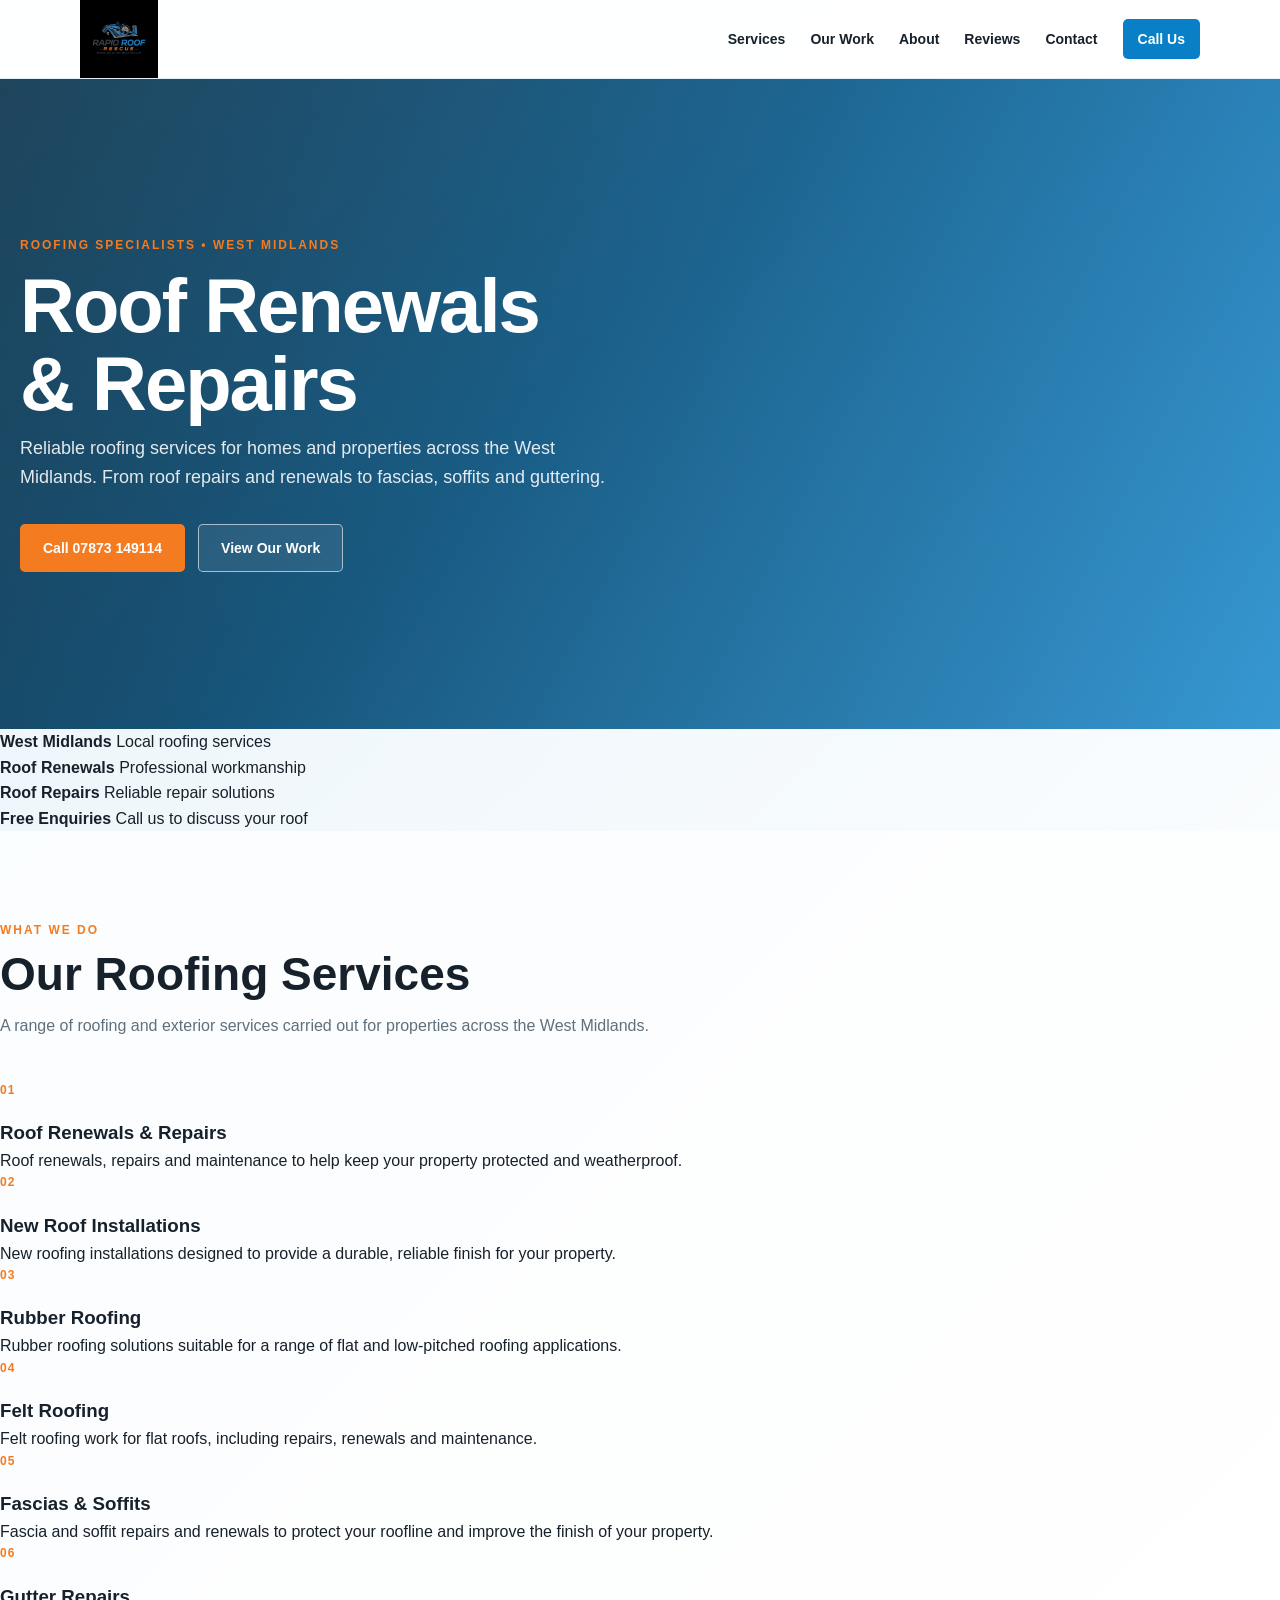
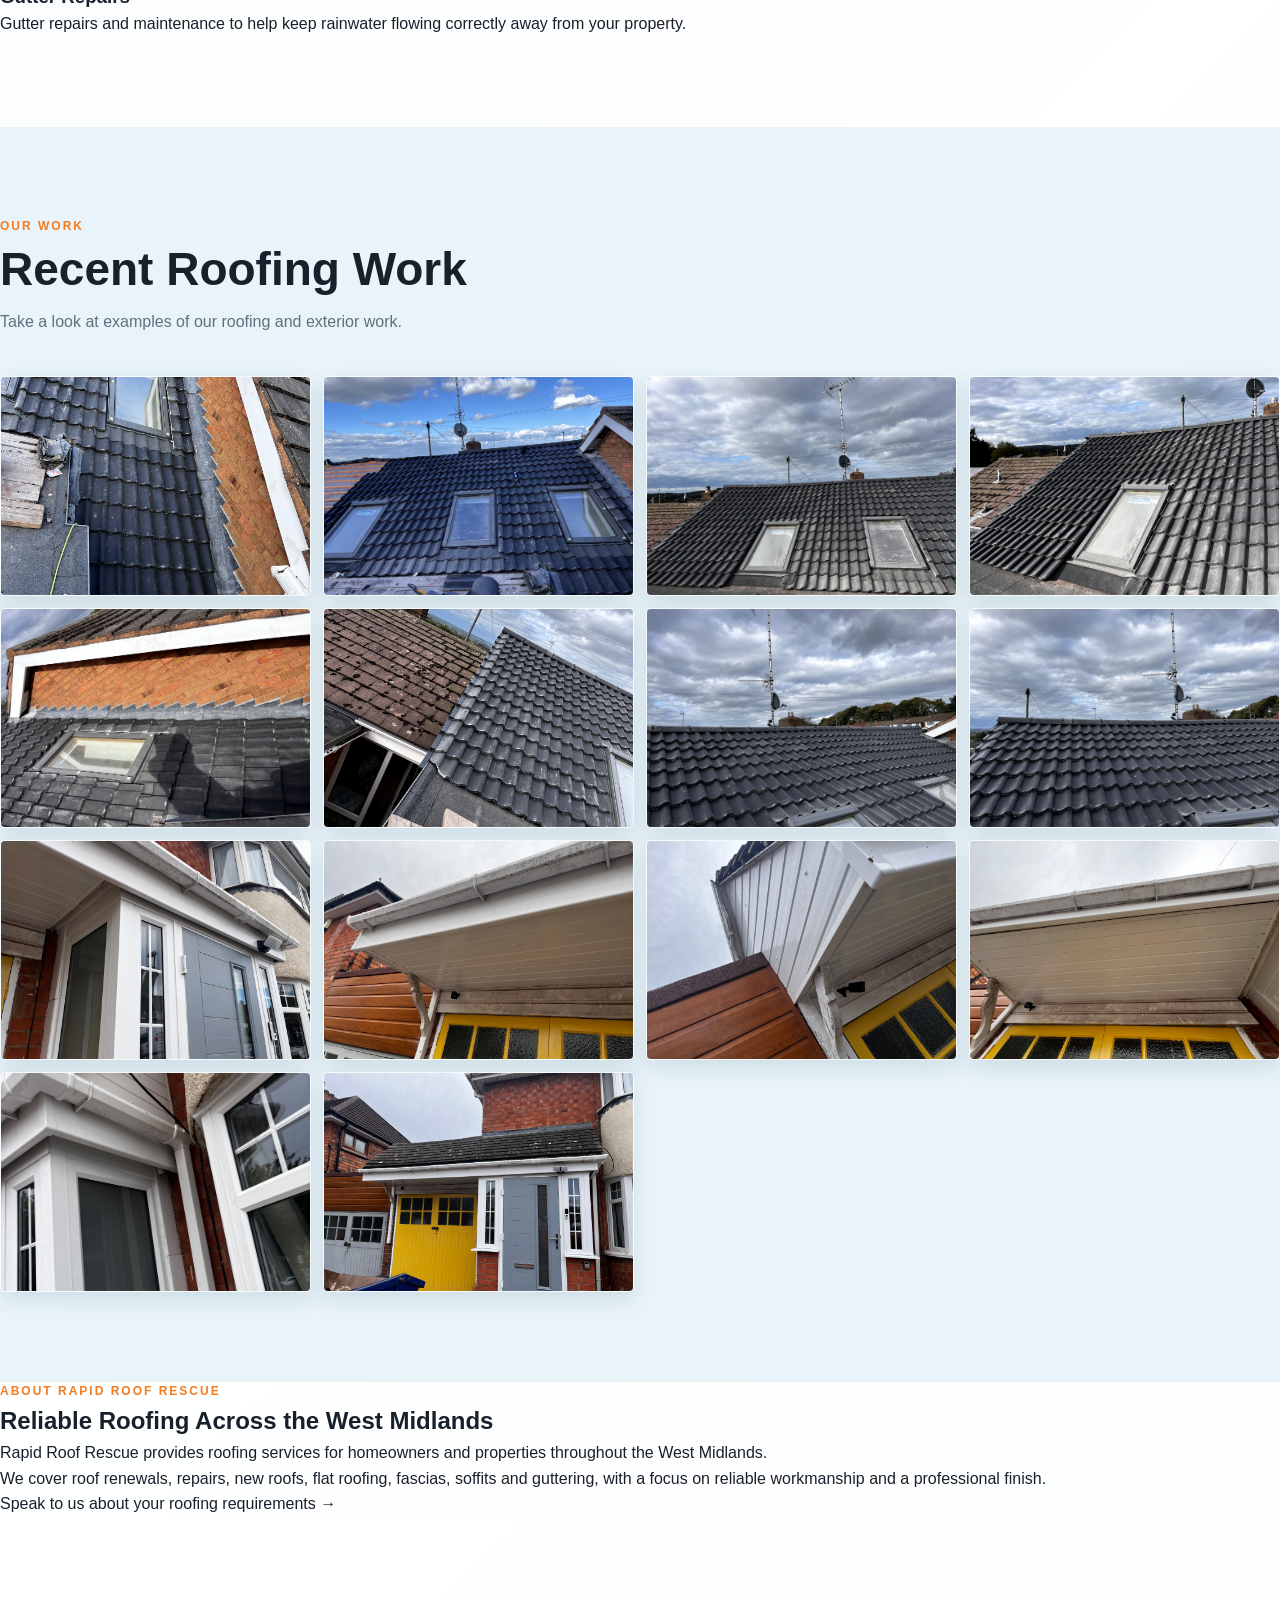
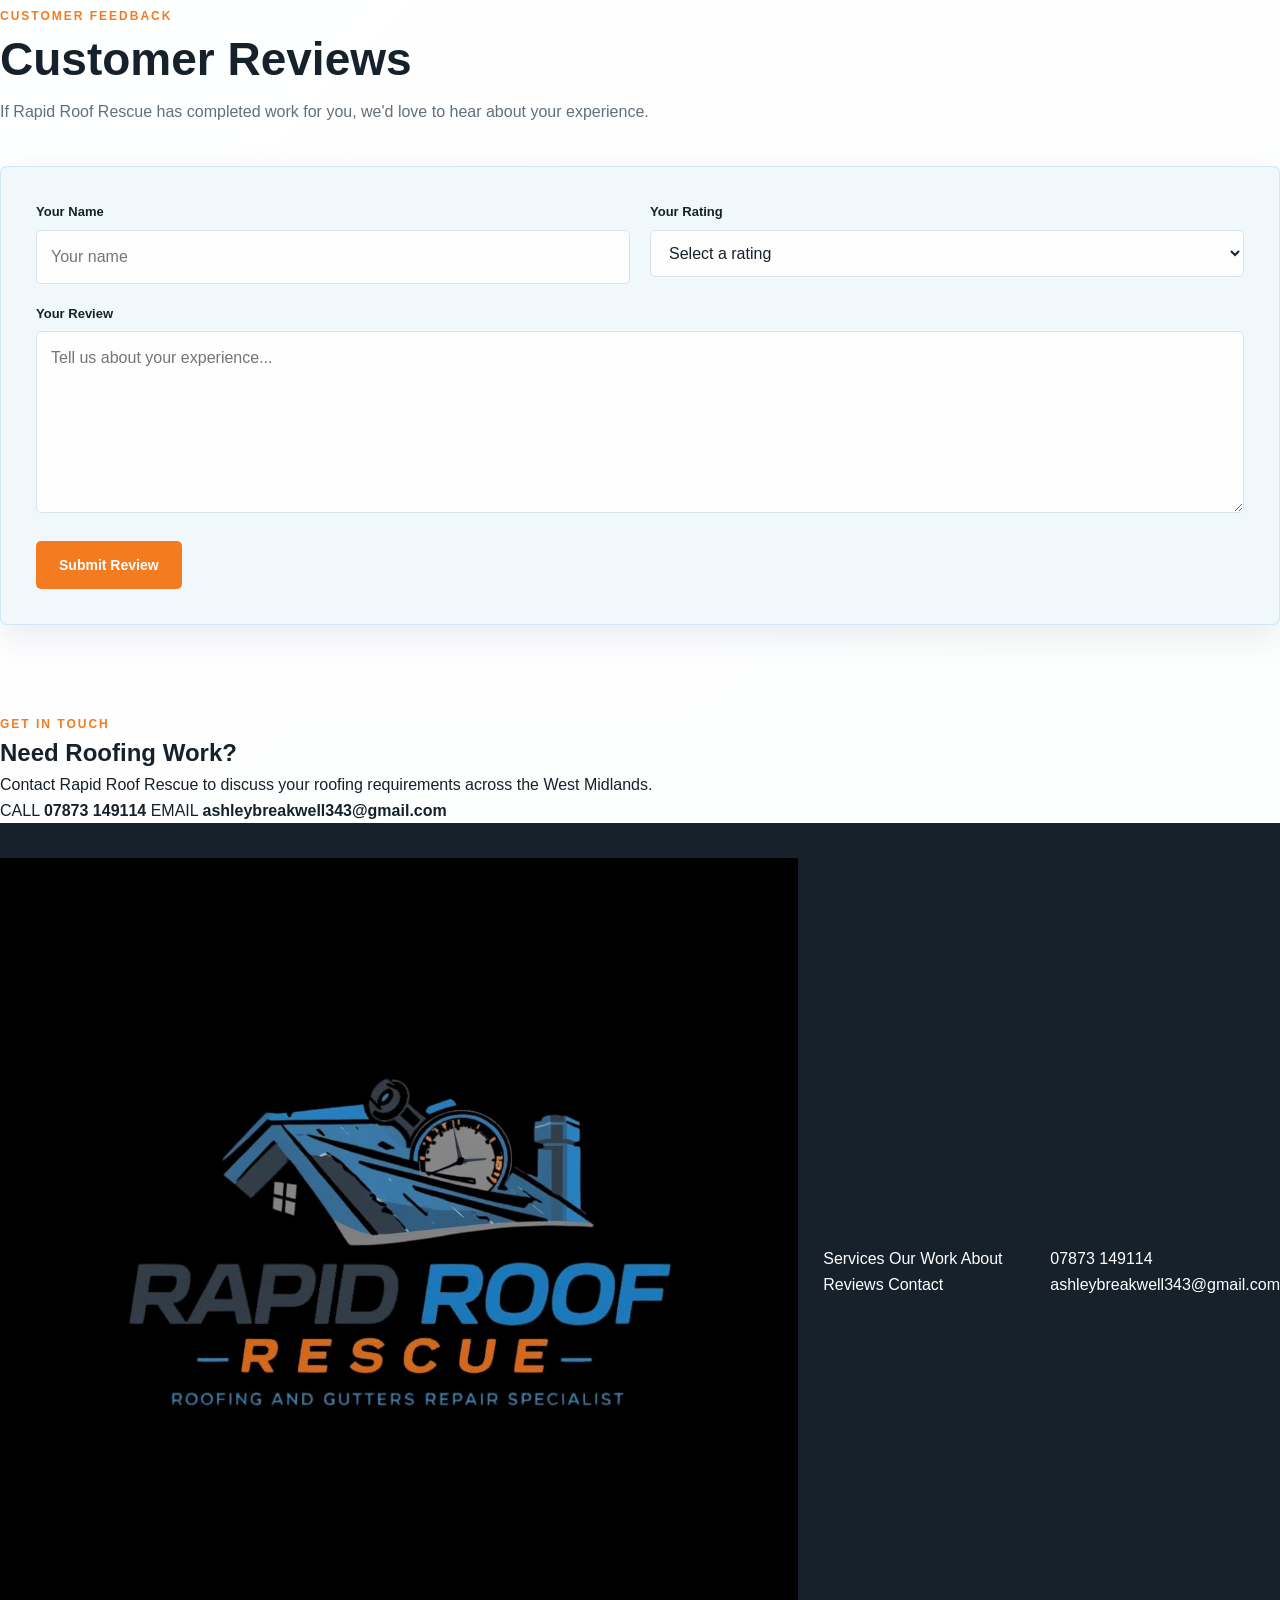
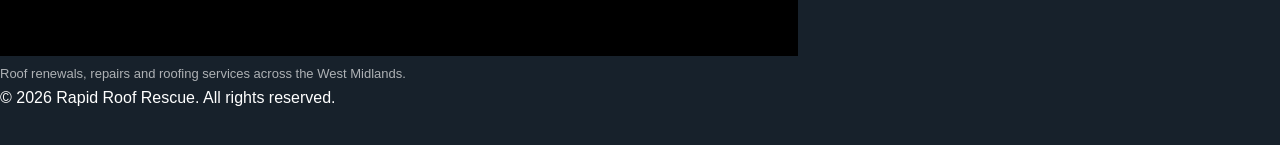
==== commit 1f4fd915: "Update index.html" ====
--- a/index.html
+++ b/index.html
@@ -6,10 +6,20 @@
 
   <meta
     name="description"
-    content="Rapid Roof Rescue provides professional roof renewals and repairs, new roofs, rubber roofing, felt roofing, fascias, soffits and gutter repairs across the West Midlands."
+    content="Rapid Roof Rescue provides roof renewals, repairs, new roofs, rubber roofing, felt roofing, fascias, soffits and gutter repairs across the West Midlands."
   >
 
-  <meta name="theme-color" content="#087fc7">
+  <meta name="theme-color" content="#17212b">
+
+  <meta property="og:title" content="Rapid Roof Rescue | Roofing & Gutter Specialists">
+  <meta
+    property="og:description"
+    content="Professional roof renewals, repairs and roofing services across the West Midlands."
+  >
+  <meta
+    property="og:image"
+    content="https://phrphcgktsourceof.github.io/Rapid-Roof-Rescue-/logo.jpeg"
+  >
 
   <title>Rapid Roof Rescue | Roof Renewals & Repairs</title>
 
@@ -23,19 +33,20 @@
 
   <div class="header-inner">
 
-    <a href="#home" class="logo-link">
-      <img src="logo.jpeg" alt="Rapid Roof Rescue logo">
+    <a href="#top" class="logo-link">
+      <img src="logo.jpeg" alt="Rapid Roof Rescue">
     </a>
 
-    <button class="menu-toggle" id="menuToggle" aria-label="Open menu">
-      ☰
+    <button class="menu-toggle" onclick="toggleMenu()" aria-label="Open menu">
+      <span></span>
+      <span></span>
+      <span></span>
     </button>
 
     <nav class="main-nav" id="mainNav">
-      <a href="#home">Home</a>
       <a href="#services">Services</a>
+      <a href="#our-work">Our Work</a>
       <a href="#about">About</a>
-      <a href="#work">Our Work</a>
       <a href="#reviews">Reviews</a>
       <a href="#contact">Contact</a>
       <a href="tel:07873149114" class="nav-call">Call Us</a>
@@ -46,519 +57,467 @@
 </header>
 
 
-<!-- HERO -->
-<section class="hero" id="home">
-
-  <div class="hero-overlay"></div>
-
-  <div class="hero-content">
-
-    <p class="eyebrow">WEST MIDLANDS ROOFING</p>
-
-    <h1>Rapid Roof Rescue</h1>
-
-    <h2>Roof Renewals & Repairs</h2>
-
-    <p class="hero-text">
-      Reliable roofing services for homes and properties across the West Midlands.
-      From roof renewals and repairs to fascias, soffits and gutters.
-    </p>
-
-    <div class="hero-buttons">
-      <a href="#services" class="button button-primary">
-        View Our Services
-      </a>
-
-      <a href="tel:07873149114" class="button button-secondary">
-        07873 149114
-      </a>
-    </div>
-
-  </div>
-
-</section>
-
-
-<!-- INTRO -->
-<section class="intro section">
-
-  <div class="container intro-content">
-
-    <p class="section-label">ROOFING YOU CAN RELY ON</p>
-
-    <h2>Professional roofing services across the West Midlands</h2>
-
-    <p>
-      Rapid Roof Rescue provides dependable roofing services for homeowners
-      and properties throughout the West Midlands. We offer roof renewals and
-      repairs, new roof installations, rubber and felt roofing, fascias,
-      soffits and gutter repairs.
-    </p>
-
-  </div>
-
-</section>
-
-
-<!-- SERVICES -->
-<section class="section services-section" id="services">
-
-  <div class="container">
+<main id="top">
+
+  <!-- HERO -->
+  <section class="hero">
+
+    <div class="hero-inner">
+
+      <div class="hero-content">
+
+        <p class="eyebrow">ROOFING SPECIALISTS • WEST MIDLANDS</p>
+
+        <h1>
+          Roof Renewals<br>
+          <span>&amp; Repairs</span>
+        </h1>
+
+        <p class="hero-text">
+          Reliable roofing services for homes and properties across the
+          West Midlands. From roof repairs and renewals to fascias,
+          soffits and guttering.
+        </p>
+
+        <div class="hero-buttons">
+          <a href="tel:07873149114" class="button button-primary">
+            Call 07873 149114
+          </a>
+
+          <a href="#our-work" class="button button-secondary">
+            View Our Work
+          </a>
+        </div>
+
+      </div>
+
+    </div>
+
+  </section>
+
+
+  <!-- QUICK INFO BAR -->
+  <section class="info-bar">
+
+    <div class="info-inner">
+
+      <div>
+        <strong>West Midlands</strong>
+        <span>Local roofing services</span>
+      </div>
+
+      <div>
+        <strong>Roof Renewals</strong>
+        <span>Professional workmanship</span>
+      </div>
+
+      <div>
+        <strong>Roof Repairs</strong>
+        <span>Reliable repair solutions</span>
+      </div>
+
+      <div>
+        <strong>Free Enquiries</strong>
+        <span>Call us to discuss your roof</span>
+      </div>
+
+    </div>
+
+  </section>
+
+
+  <!-- SERVICES -->
+  <section class="section services-section" id="services">
 
     <div class="section-heading">
 
-      <p class="section-label">WHAT WE DO</p>
-
-      <h2>Our Services</h2>
+      <p class="eyebrow">WHAT WE DO</p>
+
+      <h2>Our Roofing Services</h2>
 
       <p>
-        Professional roofing solutions tailored to your property.
+        A range of roofing and exterior services carried out for
+        properties across the West Midlands.
       </p>
 
     </div>
 
 
-    <div class="services-grid">
-
-      <article class="service-card">
-
+    <div class="services-list">
+
+      <article class="service-item">
         <div class="service-number">01</div>
-
-        <h3>Roof Renewals & Repairs</h3>
+        <div>
+          <h3>Roof Renewals &amp; Repairs</h3>
+          <p>
+            Roof renewals, repairs and maintenance to help keep your
+            property protected and weatherproof.
+          </p>
+        </div>
+      </article>
+
+
+      <article class="service-item">
+        <div class="service-number">02</div>
+        <div>
+          <h3>New Roof Installations</h3>
+          <p>
+            New roofing installations designed to provide a durable,
+            reliable finish for your property.
+          </p>
+        </div>
+      </article>
+
+
+      <article class="service-item">
+        <div class="service-number">03</div>
+        <div>
+          <h3>Rubber Roofing</h3>
+          <p>
+            Rubber roofing solutions suitable for a range of flat and
+            low-pitched roofing applications.
+          </p>
+        </div>
+      </article>
+
+
+      <article class="service-item">
+        <div class="service-number">04</div>
+        <div>
+          <h3>Felt Roofing</h3>
+          <p>
+            Felt roofing work for flat roofs, including repairs,
+            renewals and maintenance.
+          </p>
+        </div>
+      </article>
+
+
+      <article class="service-item">
+        <div class="service-number">05</div>
+        <div>
+          <h3>Fascias &amp; Soffits</h3>
+          <p>
+            Fascia and soffit repairs and renewals to protect your
+            roofline and improve the finish of your property.
+          </p>
+        </div>
+      </article>
+
+
+      <article class="service-item">
+        <div class="service-number">06</div>
+        <div>
+          <h3>Gutter Repairs</h3>
+          <p>
+            Gutter repairs and maintenance to help keep rainwater
+            flowing correctly away from your property.
+          </p>
+        </div>
+      </article>
+
+    </div>
+
+  </section>
+
+
+  <!-- OUR WORK -->
+  <section class="section work-section" id="our-work">
+
+    <div class="section-heading">
+
+      <p class="eyebrow">OUR WORK</p>
+
+      <h2>Recent Roofing Work</h2>
+
+      <p>
+        Take a look at examples of our roofing and exterior work.
+      </p>
+
+    </div>
+
+
+    <div class="work-gallery">
+
+      <div class="work-image">
+        <img src="IMG_9645.jpeg" alt="Recent roofing work">
+      </div>
+
+      <div class="work-image">
+        <img src="IMG_9646.jpeg" alt="Recent roofing work">
+      </div>
+
+      <div class="work-image">
+        <img src="IMG_9647.jpeg" alt="Recent roofing work">
+      </div>
+
+      <div class="work-image">
+        <img src="IMG_9648.jpeg" alt="Recent roofing work">
+      </div>
+
+      <div class="work-image">
+        <img src="IMG_9649.jpeg" alt="Recent roofing work">
+      </div>
+
+      <div class="work-image">
+        <img src="IMG_9650.jpeg" alt="Recent roofing work">
+      </div>
+
+      <div class="work-image">
+        <img src="IMG_9651.jpeg" alt="Recent roofing work">
+      </div>
+
+      <div class="work-image">
+        <img src="IMG_9652.jpeg" alt="Recent roofing work">
+      </div>
+
+      <div class="work-image">
+        <img src="IMG_9259.jpeg" alt="Fascia and soffit work">
+      </div>
+
+      <div class="work-image">
+        <img src="IMG_9260.jpeg" alt="Fascia and soffit work">
+      </div>
+
+      <div class="work-image">
+        <img src="IMG_9263.jpeg" alt="Fascia and soffit work">
+      </div>
+
+      <div class="work-image">
+        <img src="IMG_9264.jpeg" alt="Fascia and soffit work">
+      </div>
+
+      <div class="work-image">
+        <img src="IMG_9266.jpeg" alt="Fascia and soffit work">
+      </div>
+
+      <div class="work-image">
+        <img src="IMG_9267.jpeg" alt="Fascia and soffit work">
+      </div>
+
+    </div>
+
+  </section>
+
+
+  <!-- ABOUT -->
+  <section class="about-section" id="about">
+
+    <div class="about-inner">
+
+      <div class="about-label">
+        <p class="eyebrow">ABOUT RAPID ROOF RESCUE</p>
+      </div>
+
+      <div class="about-content">
+
+        <h2>Reliable Roofing Across the West Midlands</h2>
 
         <p>
-          Roof renewals and repairs to help protect your property and keep
-          your roof performing as it should.
+          Rapid Roof Rescue provides roofing services for homeowners
+          and properties throughout the West Midlands.
         </p>
 
-      </article>
-
-
-      <article class="service-card">
-
-        <div class="service-number">02</div>
-
-        <h3>New Roof Installations</h3>
-
         <p>
-          Complete new roof installations with a professional finish and
-          attention to detail.
+          We cover roof renewals, repairs, new roofs, flat roofing,
+          fascias, soffits and guttering, with a focus on reliable
+          workmanship and a professional finish.
         </p>
 
-      </article>
-
-
-      <article class="service-card">
-
-        <div class="service-number">03</div>
-
-        <h3>Rubber Roofing</h3>
+        <a href="tel:07873149114" class="text-link">
+          Speak to us about your roofing requirements →
+        </a>
+
+      </div>
+
+    </div>
+
+  </section>
+
+
+  <!-- REVIEWS -->
+  <section class="section reviews-section" id="reviews">
+
+    <div class="section-heading">
+
+      <p class="eyebrow">CUSTOMER FEEDBACK</p>
+
+      <h2>Customer Reviews</h2>
+
+      <p>
+        If Rapid Roof Rescue has completed work for you, we'd love
+        to hear about your experience.
+      </p>
+
+    </div>
+
+
+    <div class="review-form-wrapper">
+
+      <form
+        action="https://formspree.io/f/mqpawypw"
+        method="POST"
+        class="review-form"
+      >
+
+        <div class="form-row">
+
+          <div class="form-group">
+            <label for="review-name">Your Name</label>
+            <input
+              type="text"
+              id="review-name"
+              name="name"
+              placeholder="Your name"
+              required
+            >
+          </div>
+
+
+          <div class="form-group">
+            <label for="rating">Your Rating</label>
+
+            <select id="rating" name="rating" required>
+              <option value="" disabled selected>
+                Select a rating
+              </option>
+              <option value="5 Stars">★★★★★ 5 Stars</option>
+              <option value="4 Stars">★★★★☆ 4 Stars</option>
+              <option value="3 Stars">★★★☆☆ 3 Stars</option>
+              <option value="2 Stars">★★☆☆☆ 2 Stars</option>
+              <option value="1 Star">★☆☆☆☆ 1 Star</option>
+            </select>
+
+          </div>
+
+        </div>
+
+
+        <div class="form-group">
+
+          <label for="review">Your Review</label>
+
+          <textarea
+            id="review"
+            name="review"
+            rows="6"
+            placeholder="Tell us about your experience..."
+            required
+          ></textarea>
+
+        </div>
+
+
+        <button type="submit" class="button button-primary">
+          Submit Review
+        </button>
+
+      </form>
+
+    </div>
+
+  </section>
+
+
+  <!-- CONTACT -->
+  <section class="contact-section" id="contact">
+
+    <div class="contact-inner">
+
+      <div class="contact-content">
+
+        <p class="eyebrow">GET IN TOUCH</p>
+
+        <h2>Need Roofing Work?</h2>
 
         <p>
-          Durable rubber roofing solutions suitable for a range of flat
-          roofing applications.
+          Contact Rapid Roof Rescue to discuss your roofing
+          requirements across the West Midlands.
         </p>
 
-      </article>
-
-
-      <article class="service-card">
-
-        <div class="service-number">04</div>
-
-        <h3>Felt Roofing</h3>
-
-        <p>
-          Felt roofing solutions for flat roofs, repairs and replacement
-          roofing work.
-        </p>
-
-      </article>
-
-
-      <article class="service-card">
-
-        <div class="service-number">05</div>
-
-        <h3>Fascias & Soffits</h3>
-
-        <p>
-          Renewal and repair of damaged or worn fascias and soffits to keep
-          your roofline looking clean and protected.
-        </p>
-
-      </article>
-
-
-      <article class="service-card">
-
-        <div class="service-number">06</div>
-
-        <h3>Gutter Repairs</h3>
-
-        <p>
-          Gutter repairs and maintenance to help prevent leaks and keep
-          rainwater flowing away from your property.
-        </p>
-
-      </article>
-
-    </div>
-
-  </div>
-
-</section>
-
-
-<!-- OUR WORK -->
-<section class="section work-section" id="work">
-
-  <div class="container">
-
-    <div class="section-heading">
-
-      <p class="section-label">OUR WORK</p>
-
-      <h2>Recent Roofing Work</h2>
-
-      <p>
-        Take a look at some of the roofing and property work completed by
-        Rapid Roof Rescue.
-      </p>
-
-    </div>
-
-
-    <div class="work-gallery">
-
-      <img src="IMG_9645.jpeg" alt="Roofing work completed by Rapid Roof Rescue">
-      <img src="IMG_9646.jpeg" alt="Roofing work completed by Rapid Roof Rescue">
-      <img src="IMG_9647.jpeg" alt="Roofing work completed by Rapid Roof Rescue">
-      <img src="IMG_9648.jpeg" alt="Roofing work completed by Rapid Roof Rescue">
-      <img src="IMG_9649.jpeg" alt="Roofing work completed by Rapid Roof Rescue">
-      <img src="IMG_9650.jpeg" alt="Roofing work completed by Rapid Roof Rescue">
-      <img src="IMG_9651.jpeg" alt="Roofing work completed by Rapid Roof Rescue">
-      <img src="IMG_9652.jpeg" alt="Roofing work completed by Rapid Roof Rescue">
-
-      <img src="IMG_9259.jpeg" alt="Fascia and soffit work completed by Rapid Roof Rescue">
-      <img src="IMG_9260.jpeg" alt="Fascia and soffit work completed by Rapid Roof Rescue">
-      <img src="IMG_9263.jpeg" alt="Fascia and soffit work completed by Rapid Roof Rescue">
-      <img src="IMG_9264.jpeg" alt="Fascia and soffit work completed by Rapid Roof Rescue">
-      <img src="IMG_9266.jpeg" alt="Fascia and soffit work completed by Rapid Roof Rescue">
-      <img src="IMG_9267.jpeg" alt="Fascia and soffit work completed by Rapid Roof Rescue">
-
-    </div>
-
-  </div>
-
-</section>
-
-
-<!-- ABOUT -->
-<section class="section about-section" id="about">
-
-  <div class="container about-grid">
-
-    <div>
-
-      <p class="section-label">ABOUT US</p>
-
-      <h2>Roofing services you can depend on</h2>
-
-      <p>
-        Rapid Roof Rescue provides roofing and roofline services throughout
-        the West Midlands. We focus on reliable workmanship, clear
-        communication and keeping properties protected.
-      </p>
-
-      <p>
-        Whether you need a roof renewed, a repair carried out or work to
-        your fascias, soffits or gutters, we are here to help.
-      </p>
-
-    </div>
-
-
-    <div class="area-box">
-
-      <h3>Areas We Cover</h3>
-
-      <div class="area-list">
-
-        <span>Dudley</span>
-        <span>Wolverhampton</span>
-        <span>Walsall</span>
-        <span>Birmingham</span>
-        <span>Stourbridge</span>
-        <span>Halesowen</span>
-        <span>Tipton</span>
-        <span>West Bromwich</span>
-
-      </div>
-
-    </div>
-
-  </div>
-
-</section>
-
-
-<!-- WHY CHOOSE US -->
-<section class="section reasons-section">
-
-  <div class="container">
-
-    <div class="section-heading">
-
-      <p class="section-label">WHY RAPID ROOF RESCUE</p>
-
-      <h2>A straightforward roofing service</h2>
-
-    </div>
-
-
-    <div class="reasons-grid">
-
-      <div class="reason">
-        <span>01</span>
-        <h3>Professional Service</h3>
-        <p>
-          A straightforward and professional approach from initial contact
-          through to completion.
-        </p>
-      </div>
-
-      <div class="reason">
-        <span>02</span>
-        <h3>Quality Workmanship</h3>
-        <p>
-          Careful attention to detail across roofing and roofline work.
-        </p>
-      </div>
-
-      <div class="reason">
-        <span>03</span>
-        <h3>West Midlands</h3>
-        <p>
-          Serving homeowners and properties across the West Midlands area.
-        </p>
-      </div>
-
-    </div>
-
-  </div>
-
-</section>
-
-
-<!-- REVIEWS -->
-<section class="section reviews-section" id="reviews">
-
-  <div class="container reviews-container">
-
-    <div class="section-heading">
-
-      <p class="section-label">CUSTOMER REVIEWS</p>
-
-      <h2>Tell us about your experience</h2>
-
-      <p>
-        We value customer feedback and would appreciate you taking the time
-        to leave a review.
-      </p>
-
-    </div>
-
-
-    <form
-      class="review-form"
-      action="https://formspree.io/f/mqpawypw"
-      method="POST"
-    >
-
-      <div class="form-row">
-
-        <div class="form-group">
-
-          <label for="review-name">Your Name</label>
-
-          <input
-            type="text"
-            id="review-name"
-            name="name"
-            placeholder="Your name"
-            required
-          >
-
-        </div>
-
-
-        <div class="form-group">
-
-          <label for="rating">Your Rating</label>
-
-          <div class="select-wrap">
-
-            <select id="rating" name="rating" required>
-
-              <option value="" disabled selected>
-                Choose your rating
-              </option>
-
-              <option value="5">★★★★★ — 5 Stars</option>
-              <option value="4">★★★★☆ — 4 Stars</option>
-              <option value="3">★★★☆☆ — 3 Stars</option>
-              <option value="2">★★☆☆☆ — 2 Stars</option>
-              <option value="1">★☆☆☆☆ — 1 Star</option>
-
-            </select>
-
-          </div>
-
-        </div>
-
-      </div>
-
-
-      <div class="form-group">
-
-        <label for="review-message">Your Review</label>
-
-        <textarea
-          id="review-message"
-          name="review"
-          rows="6"
-          placeholder="Tell us about your experience..."
-          required
-        ></textarea>
-
-      </div>
-
-
-      <button type="submit" class="button button-primary">
-        Submit Review
-      </button>
-
-    </form>
-
-  </div>
-
-</section>
-
-
-<!-- CONTACT CTA -->
-<section class="contact-cta">
-
-  <div class="container contact-cta-inner">
-
-    <div>
-
-      <p class="section-label">NEED ROOFING WORK?</p>
-
-      <h2>Get in touch with Rapid Roof Rescue</h2>
-
-      <p>
-        Contact us to discuss your roofing or roofline requirements.
-      </p>
-
-    </div>
-
-    <a href="tel:07873149114" class="button button-light">
-      Call 07873 149114
-    </a>
-
-  </div>
-
-</section>
-
-
-<!-- CONTACT -->
-<section class="section contact-section" id="contact">
-
-  <div class="container">
-
-    <div class="section-heading">
-
-      <p class="section-label">CONTACT</p>
-
-      <h2>Contact Rapid Roof Rescue</h2>
-
-    </div>
-
-
-    <div class="contact-grid">
-
-      <a href="tel:07873149114" class="contact-card">
-
-        <span>PHONE</span>
-
-        <strong>07873 149114</strong>
-
-      </a>
-
-
-      <a href="mailto:ashleybreakwell343@gmail.com" class="contact-card">
-
-        <span>EMAIL</span>
-
-        <strong>ashleybreakwell343@gmail.com</strong>
-
-      </a>
-
-
-      <div class="contact-card">
-
-        <span>AREA</span>
-
-        <strong>West Midlands</strong>
-
-      </div>
-
-    </div>
-
-  </div>
-
-</section>
+      </div>
+
+
+      <div class="contact-details">
+
+        <a href="tel:07873149114" class="contact-item">
+          <span>CALL</span>
+          <strong>07873 149114</strong>
+        </a>
+
+        <a
+          href="mailto:ashleybreakwell343@gmail.com"
+          class="contact-item"
+        >
+          <span>EMAIL</span>
+          <strong>ashleybreakwell343@gmail.com</strong>
+        </a>
+
+      </div>
+
+    </div>
+
+  </section>
+
+</main>
 
 
 <!-- FOOTER -->
 <footer class="site-footer">
 
-  <div class="container footer-inner">
+  <div class="footer-inner">
 
     <div>
-
-      <strong>Rapid Roof Rescue</strong>
-
+      <img src="logo.jpeg" alt="Rapid Roof Rescue">
       <p>
-        Roof Renewals & Repairs across the West Midlands.
+        Roof renewals, repairs and roofing services across the
+        West Midlands.
       </p>
-
-    </div>
-
-    <p>
-      © 2026 Rapid Roof Rescue. All rights reserved.
-    </p>
+    </div>
+
+    <div class="footer-links">
+      <a href="#services">Services</a>
+      <a href="#our-work">Our Work</a>
+      <a href="#about">About</a>
+      <a href="#reviews">Reviews</a>
+      <a href="#contact">Contact</a>
+    </div>
+
+    <div class="footer-contact">
+      <a href="tel:07873149114">07873 149114</a>
+      <a href="mailto:ashleybreakwell343@gmail.com">
+        ashleybreakwell343@gmail.com
+      </a>
+    </div>
 
   </div>
 
+
+  <div class="footer-bottom">
+    <p>© 2026 Rapid Roof Rescue. All rights reserved.</p>
+  </div>
+
 </footer>
 
 
 <script>
 
-const menuToggle = document.getElementById("menuToggle");
-const mainNav = document.getElementById("mainNav");
-
-menuToggle.addEventListener("click", function () {
-  mainNav.classList.toggle("show");
+function toggleMenu() {
+  const nav = document.getElementById("mainNav");
+  nav.classList.toggle("show");
+}
+
+
+document.querySelectorAll(".main-nav a").forEach(function(link) {
+
+  link.addEventListener("click", function() {
+
+    document.getElementById("mainNav").classList.remove("show");
+
+  });
+
 });
 
-document.querySelectorAll(".main-nav a").forEach(function(link) {
-  link.addEventListener("click", function() {
-    mainNav.classList.remove("show");
-  });
-});
 
 </script>
 
--- a/style.css
+++ b/style.css
@@ -1,1235 +1,969 @@
 :root {
   --blue: #087fc7;
-  --blue-dark: #075b91;
-  --navy: #102f45;
-  --navy-dark: #081f31;
+  --blue-dark: #05669f;
+  --blue-deep: #063b5c;
   --orange: #f47b20;
+
+  --dark: #17212b;
+  --dark-soft: #26343f;
+
   --white: #ffffff;
-  --blue-pale: #eef8fd;
-  --blue-glass: rgba(8, 127, 199, 0.08);
-  --blue-glass-strong: rgba(8, 127, 199, 0.14);
-  --text: #18303f;
-  --muted: #657783;
-  --border: rgba(8, 91, 145, 0.16);
-  --shadow: 0 12px 35px rgba(8, 63, 95, 0.09);
-}
+  --light: #f5f8fa;
+  --light-blue: #edf6fb;
+
+  --text: #17212b;
+  --muted: #60707c;
+  --border: #d9e3e9;
+
+  --shadow: 0 12px 35px rgba(7, 54, 82, 0.09);
+}
+
+
+/* RESET */
 
 * {
   box-sizing: border-box;
-}
+  margin: 0;
+  padding: 0;
+}
+
 
 html {
   scroll-behavior: smooth;
 }
 
+
 body {
-  margin: 0;
-  font-family: Arial, Helvetica, sans-serif;
+  font-family:
+    -apple-system,
+    BlinkMacSystemFont,
+    "Segoe UI",
+    Roboto,
+    Arial,
+    sans-serif;
+
   color: var(--text);
-  line-height: 1.6;
-
   background:
     linear-gradient(
       135deg,
-      rgba(8, 127, 199, 0.08),
-      rgba(255, 255, 255, 0.96),
-      rgba(8, 127, 199, 0.06)
+      rgba(8, 127, 199, 0.09),
+      rgba(255, 255, 255, 0.94) 45%,
+      rgba(8, 127, 199, 0.07)
     );
-}
+
+  line-height: 1.6;
+}
+
 
 img {
   max-width: 100%;
-  display: block;
-}
+}
+
 
 a {
   color: inherit;
   text-decoration: none;
 }
 
-button,
-input,
-select,
-textarea {
-  font: inherit;
-}
 
 .container {
-  width: min(1120px, calc(100% - 36px));
+  width: min(1120px, calc(100% - 40px));
   margin: 0 auto;
 }
 
 
-/* =================================
-   HEADER
-================================= */
+.section {
+  padding: 90px 0;
+}
+
+
+/* HEADER */
 
 .site-header {
   position: sticky;
   top: 0;
   z-index: 1000;
-  background: rgba(255, 255, 255, 0.96);
+
+  background: rgba(255, 255, 255, 0.94);
   backdrop-filter: blur(14px);
-  border-bottom: 1px solid var(--border);
-}
-
-.top-bar {
-  background: var(--navy-dark);
-  color: rgba(255,255,255,0.78);
-  font-size: 11px;
-}
-
-.top-bar-inner {
-  min-height: 31px;
+
+  border-bottom: 1px solid rgba(8, 127, 199, 0.12);
+}
+
+
+.header-inner {
+  min-height: 68px;
+
+  width: min(1120px, calc(100% - 40px));
+  margin: auto;
+
   display: flex;
   align-items: center;
   justify-content: space-between;
 }
 
-.top-bar a {
-  color: var(--white);
-  font-weight: 700;
-}
-
-.header-main {
-  background: rgba(255,255,255,0.93);
-}
-
-.header-inner {
-  min-height: 60px;
-  display: flex;
-  align-items: center;
-  justify-content: space-between;
-}
-
-.logo img {
-  width: 55px;
-}
+
+.logo-link img {
+  width: 78px;
+  height: auto;
+  display: block;
+}
+
 
 .main-nav {
   display: flex;
   align-items: center;
-  gap: 22px;
-}
+  gap: 25px;
+}
+
 
 .main-nav a {
-  color: var(--navy);
-  font-size: 12px;
-  font-weight: 700;
-}
+  font-size: 14px;
+  font-weight: 600;
+  color: var(--dark);
+
+  transition: color 0.2s ease;
+}
+
 
 .main-nav a:hover {
   color: var(--blue);
 }
 
+
 .nav-call {
-  padding: 7px 13px;
-  background: var(--orange);
-  color: var(--white) !important;
-  border-radius: 3px;
-}
+  background: var(--blue);
+  color: white !important;
+
+  padding: 9px 15px;
+  border-radius: 5px;
+}
+
 
 .menu-toggle {
   display: none;
-  width: 31px;
-  height: 29px;
-  padding: 4px;
-  background: var(--white);
-  border: 1px solid var(--border);
-  border-radius: 3px;
-}
-
-.menu-toggle span {
-  display: block;
-  width: 15px;
-  height: 2px;
-  margin: 3px auto;
-  background: var(--navy);
-}
-
-
-/* =================================
-   HERO
-================================= */
+
+  border: 0;
+  background: transparent;
+
+  font-size: 23px;
+  color: var(--dark);
+
+  cursor: pointer;
+}
+
+
+/* HERO */
 
 .hero {
   position: relative;
-  overflow: hidden;
-  min-height: 590px;
+  min-height: 650px;
+
   display: flex;
   align-items: center;
 
   background:
     linear-gradient(
       115deg,
-      rgba(8, 31, 49, 0.98),
-      rgba(8, 91, 145, 0.92)
+      rgba(4, 47, 73, 0.97),
+      rgba(8, 127, 199, 0.84)
     );
-  color: var(--white);
-}
-
-.hero:after {
+
+  overflow: hidden;
+}
+
+
+.hero::after {
   content: "";
+
   position: absolute;
-  width: 600px;
-  height: 600px;
-  right: -180px;
-  top: -200px;
-  background: rgba(8, 174, 255, 0.15);
-  border-radius: 50%;
-  filter: blur(10px);
-}
-
-.hero-inner {
+  inset: 0;
+
+  background:
+    linear-gradient(
+      135deg,
+      rgba(255,255,255,0.08),
+      transparent 45%,
+      rgba(255,255,255,0.04)
+    );
+
+  pointer-events: none;
+}
+
+
+.hero-content {
   position: relative;
   z-index: 2;
-}
-
-.hero-content {
-  max-width: 750px;
+
+  width: min(1120px, calc(100% - 40px));
+  margin: auto;
+
+  color: white;
   padding: 80px 0;
 }
 
-.hero-label {
-  margin: 0 0 17px;
-  color: #9edcff;
-  font-size: 11px;
+
+.eyebrow,
+.section-label {
+  font-size: 12px;
   font-weight: 800;
   letter-spacing: 2px;
-}
+  color: var(--orange);
+}
+
 
 .hero h1 {
-  margin: 0;
-  font-size: clamp(47px, 7vw, 76px);
-  line-height: 1;
+  font-size: clamp(42px, 7vw, 76px);
+  line-height: 1.02;
+  margin: 12px 0;
   letter-spacing: -2px;
 }
 
-.hero h1 span {
-  color: var(--orange);
-}
-
-.hero-description {
-  max-width: 630px;
-  margin: 24px 0 0;
-  color: rgba(255,255,255,0.82);
-  font-size: 17px;
-}
+
+.hero h2 {
+  font-size: clamp(22px, 4vw, 34px);
+  font-weight: 500;
+  margin-bottom: 22px;
+}
+
+
+.hero-text {
+  max-width: 650px;
+  font-size: 18px;
+  color: rgba(255,255,255,0.88);
+}
+
 
 .hero-buttons {
   display: flex;
-  gap: 11px;
-  margin-top: 30px;
-}
+  gap: 13px;
+  margin-top: 32px;
+  flex-wrap: wrap;
+}
+
+
+/* BUTTONS */
 
 .button {
-  min-height: 45px;
-  padding: 0 19px;
   display: inline-flex;
   align-items: center;
   justify-content: center;
-  border-radius: 3px;
-  font-size: 13px;
+
+  min-height: 48px;
+  padding: 0 22px;
+
+  border-radius: 5px;
+
+  font-size: 14px;
+  font-weight: 700;
+
+  border: 1px solid transparent;
+
+  transition:
+    transform 0.2s ease,
+    background 0.2s ease;
+}
+
+
+.button:hover {
+  transform: translateY(-2px);
+}
+
+
+.button-primary {
+  background: var(--orange);
+  color: white;
+}
+
+
+.button-primary:hover {
+  background: #df6915;
+}
+
+
+.button-secondary {
+  border-color: rgba(255,255,255,0.6);
+  color: white;
+  background: rgba(255,255,255,0.08);
+}
+
+
+.button-light {
+  background: white;
+  color: var(--blue-dark);
+}
+
+
+/* INTRO */
+
+.intro {
+  background: rgba(237, 246, 251, 0.78);
+}
+
+
+.intro-content {
+  max-width: 820px;
+  text-align: center;
+}
+
+
+.intro h2 {
+  font-size: clamp(30px, 4vw, 44px);
+  line-height: 1.15;
+  margin: 10px 0 18px;
+}
+
+
+.intro p:last-child {
+  color: var(--muted);
+  font-size: 17px;
+}
+
+
+/* SECTION HEADINGS */
+
+.section-heading {
+  max-width: 720px;
+  margin-bottom: 42px;
+}
+
+
+.section-heading h2 {
+  font-size: clamp(32px, 5vw, 46px);
+  line-height: 1.1;
+  margin: 8px 0 14px;
+}
+
+
+.section-heading > p:last-child {
+  color: var(--muted);
+}
+
+
+/* SERVICES */
+
+.services-section {
+  background: rgba(255,255,255,0.72);
+}
+
+
+.services-grid {
+  display: grid;
+  grid-template-columns: repeat(3, 1fr);
+  gap: 18px;
+}
+
+
+.service-card {
+  position: relative;
+
+  padding: 32px;
+
+  min-height: 225px;
+
+  background: rgba(255,255,255,0.76);
+
+  border: 1px solid rgba(8,127,199,0.14);
+
+  box-shadow: var(--shadow);
+
+  border-radius: 7px;
+
+  transition:
+    transform 0.2s ease,
+    border-color 0.2s ease;
+}
+
+
+.service-card:hover {
+  transform: translateY(-4px);
+  border-color: rgba(8,127,199,0.4);
+}
+
+
+.service-number {
+  font-size: 12px;
   font-weight: 800;
-  border: 1px solid transparent;
-}
-
-.button-orange {
-  background: var(--orange);
-  color: var(--white);
-}
-
-.button-orange:hover {
-  background: #d96816;
-}
-
-.button-glass {
-  border-color: rgba(255,255,255,0.5);
-  background: rgba(255,255,255,0.08);
-  color: var(--white);
-  backdrop-filter: blur(8px);
-}
-
-.button-glass:hover {
-  background: rgba(255,255,255,0.18);
-}
-
-.button-blue {
-  background: var(--blue);
-  color: var(--white);
-}
-
-.button-blue:hover {
-  background: var(--blue-dark);
-}
-
-.button-glass-dark {
-  background: rgba(255,255,255,0.08);
-  border: 1px solid rgba(255,255,255,0.45);
-  color: var(--white);
-}
-
-.hero-details {
-  display: flex;
-  margin-top: 50px;
-  border-top: 1px solid rgba(255,255,255,0.17);
-  padding-top: 20px;
-}
-
-.hero-details div {
-  padding: 0 25px;
-  border-right: 1px solid rgba(255,255,255,0.16);
-}
-
-.hero-details div:first-child {
-  padding-left: 0;
-}
-
-.hero-details div:last-child {
-  border: 0;
-}
-
-.hero-details strong,
-.hero-details span {
-  display: block;
-}
-
-.hero-details strong {
-  font-size: 13px;
-}
-
-.hero-details span {
-  color: rgba(255,255,255,0.58);
-  font-size: 11px;
-}
-
-
-/* =================================
-   QUICK CONTACT
-================================= */
-
-.quick-contact {
-  background: rgba(8, 127, 199, 0.92);
-  color: var(--white);
-  backdrop-filter: blur(8px);
-}
-
-.quick-contact-inner {
-  min-height: 76px;
-  display: flex;
-  align-items: center;
-  justify-content: space-between;
-}
-
-.quick-contact small,
-.quick-contact strong {
-  display: block;
-}
-
-.quick-contact small {
-  font-size: 9px;
-  letter-spacing: 1.5px;
-  opacity: 0.75;
-}
-
-.quick-contact strong {
-  font-size: 16px;
-}
-
-.quick-contact-inner > a {
-  font-size: 19px;
-  font-weight: 800;
-}
-
-
-/* =================================
-   SECTIONS
-================================= */
-
-.services-section,
-.work-section,
-.about-section,
-.reviews-section,
-.contact-details {
-  position: relative;
+  letter-spacing: 1px;
+  color: var(--orange);
+
+  margin-bottom: 18px;
+}
+
+
+.service-card h3 {
+  font-size: 21px;
+  margin-bottom: 10px;
+}
+
+
+.service-card p {
+  color: var(--muted);
+  font-size: 15px;
+}
+
+
+/* OUR WORK */
+
+.work-section {
   background:
-    linear-gradient(
-      135deg,
-      rgba(8, 127, 199, 0.065),
-      rgba(255,255,255,0.95),
-      rgba(8,127,199,0.04)
-    );
-}
-
-.services-section {
-  padding: 85px 0;
-}
-
-.work-section {
-  padding: 85px 0;
-}
-
-.about-section {
-  padding: 90px 0;
-}
-
-.reviews-section {
-  padding: 90px 0;
-}
-
-.section-heading {
-  max-width: 680px;
-  margin: 0 auto 42px;
-  text-align: center;
-}
-
-.section-label {
-  margin: 0 0 8px;
-  color: var(--blue);
-  font-size: 10px;
-  font-weight: 900;
-  letter-spacing: 2px;
-}
-
-.section-heading h2,
-.about-grid h2,
-.reviews-intro h2,
-.contact-copy h2 {
-  margin: 0;
-  color: var(--navy);
-  font-size: clamp(29px, 4vw, 42px);
-  line-height: 1.15;
-}
-
-.section-heading > p:last-child {
-  margin: 13px auto 0;
-  color: var(--muted);
-  max-width: 600px;
-}
-
-
-/* =================================
-   SERVICES
-================================= */
-
-.services-list {
-  max-width: 950px;
-  margin: 0 auto;
-}
-
-.service-card {
-  margin-bottom: 9px;
-  overflow: hidden;
-
-  background: rgba(255,255,255,0.72);
-  backdrop-filter: blur(12px);
-
-  border: 1px solid var(--border);
-  box-shadow: 0 5px 18px rgba(8,63,95,0.045);
-}
-
-.service-toggle {
-  width: 100%;
-  min-height: 82px;
-  padding: 14px 21px;
-
+    rgba(226, 241, 249, 0.72);
+}
+
+
+.work-gallery {
   display: grid;
-  grid-template-columns: 42px 1fr auto;
-  align-items: center;
-  gap: 15px;
-
-  border: 0;
-  background: transparent;
-  color: var(--navy);
-  text-align: left;
-  cursor: pointer;
-}
-
-.service-toggle:hover {
-  background: rgba(8,127,199,0.07);
-}
-
-.service-number {
-  color: var(--blue);
-  font-size: 11px;
-  font-weight: 900;
-}
-
-.service-name strong,
-.service-name small {
-  display: block;
-}
-
-.service-name strong {
-  font-size: 16px;
-}
-
-.service-name small {
-  color: var(--muted);
-  font-size: 11px;
-  margin-top: 2px;
-}
-
-.learn {
-  color: var(--blue);
-  font-size: 11px;
-  font-weight: 800;
-}
-
-.learn b {
-  font-size: 19px;
-  font-weight: 400;
-  margin-left: 7px;
-}
-
-.service-content {
-  padding: 22px;
-  border-top: 1px solid var(--border);
-  background: rgba(238,248,253,0.55);
-}
-
-.service-content > p {
-  max-width: 760px;
-  margin: 0 0 20px;
-  color: var(--muted);
-  font-size: 13px;
-}
-
-
-/* =================================
-   SMALL 2x2 PHOTOS
-================================= */
-
-.service-gallery {
-  display: grid;
-  grid-template-columns: repeat(2, minmax(0, 1fr));
-  gap: 9px;
-  max-width: 620px;
-}
-
-.service-gallery img {
-  width: 100%;
-  height: 145px;
-  object-fit: cover;
-  border-radius: 3px;
-  border: 1px solid rgba(8,91,145,0.12);
-}
-
-
-/* =================================
-   OUR WORK
-================================= */
-
-.work-gallery {
-  max-width: 820px;
-  margin: 0 auto;
-
-  display: grid;
-  grid-template-columns: repeat(2, 1fr);
-  gap: 10px;
-}
+
+  grid-template-columns: repeat(4, 1fr);
+
+  gap: 12px;
+}
+
 
 .work-gallery img {
   width: 100%;
-  height: 175px;
+  height: 220px;
+
   object-fit: cover;
+
+  display: block;
+
+  border-radius: 5px;
+
+  border: 1px solid rgba(255,255,255,0.7);
+
+  box-shadow: 0 8px 22px rgba(7,54,82,0.12);
+
+  transition:
+    transform 0.25s ease,
+    box-shadow 0.25s ease;
+}
+
+
+.work-gallery img:hover {
+  transform: scale(1.025);
+
+  box-shadow:
+    0 14px 30px rgba(7,54,82,0.18);
+}
+
+
+/* ABOUT */
+
+.about-section {
+  background: rgba(255,255,255,0.8);
+}
+
+
+.about-grid {
+  display: grid;
+  grid-template-columns: 1.3fr 0.7fr;
+  gap: 70px;
+  align-items: center;
+}
+
+
+.about-grid h2 {
+  font-size: clamp(32px, 5vw, 46px);
+  line-height: 1.1;
+  margin: 10px 0 20px;
+}
+
+
+.about-grid p {
+  color: var(--muted);
+  margin-bottom: 15px;
+}
+
+
+.area-box {
+  padding: 32px;
+
+  background:
+    rgba(8,127,199,0.08);
+
+  border:
+    1px solid rgba(8,127,199,0.16);
+
+  border-radius: 7px;
+}
+
+
+.area-box h3 {
+  margin-bottom: 20px;
+}
+
+
+.area-list {
+  display: grid;
+  grid-template-columns: 1fr 1fr;
+  gap: 11px;
+}
+
+
+.area-list span {
+  padding: 10px 12px;
+
+  background: rgba(255,255,255,0.78);
+
+  border: 1px solid rgba(8,127,199,0.1);
+
   border-radius: 4px;
-  border: 1px solid var(--border);
-  box-shadow: 0 5px 16px rgba(8,63,95,0.08);
-  transition: transform 0.25s ease;
-}
-
-.work-gallery img:hover {
-  transform: translateY(-2px);
-}
-
-
-/* =================================
-   WHY
-================================= */
-
-.why-section {
-  padding: 90px 0;
-  color: var(--white);
-
+
+  font-size: 14px;
+}
+
+
+/* REASONS */
+
+.reasons-section {
+  background: rgba(237,246,251,0.68);
+}
+
+
+.reasons-grid {
+  display: grid;
+  grid-template-columns: repeat(3, 1fr);
+  gap: 25px;
+}
+
+
+.reason {
+  padding-top: 22px;
+
+  border-top:
+    2px solid var(--blue);
+}
+
+
+.reason span {
+  font-size: 12px;
+  font-weight: 800;
+  color: var(--orange);
+}
+
+
+.reason h3 {
+  margin: 10px 0 8px;
+  font-size: 21px;
+}
+
+
+.reason p {
+  color: var(--muted);
+  font-size: 15px;
+}
+
+
+/* REVIEWS */
+
+.reviews-section {
+  background: rgba(255,255,255,0.86);
+}
+
+
+.reviews-container {
+  max-width: 900px;
+}
+
+
+.review-form {
+  padding: 35px;
+
+  background: rgba(237,246,251,0.75);
+
+  border: 1px solid rgba(8,127,199,0.14);
+
+  border-radius: 7px;
+
+  box-shadow: var(--shadow);
+}
+
+
+.form-row {
+  display: grid;
+  grid-template-columns: 1fr 1fr;
+  gap: 20px;
+}
+
+
+.form-group {
+  margin-bottom: 20px;
+}
+
+
+.form-group label {
+  display: block;
+
+  margin-bottom: 7px;
+
+  font-size: 13px;
+  font-weight: 700;
+}
+
+
+input,
+textarea,
+select {
+  width: 100%;
+
+  border:
+    1px solid var(--border);
+
+  background: rgba(255,255,255,0.92);
+
+  color: var(--text);
+
+  border-radius: 5px;
+
+  padding: 13px 14px;
+
+  font: inherit;
+
+  outline: none;
+}
+
+
+textarea {
+  resize: vertical;
+}
+
+
+input:focus,
+textarea:focus,
+select:focus {
+  border-color: var(--blue);
+
+  box-shadow:
+    0 0 0 3px rgba(8,127,199,0.1);
+}
+
+
+.select-wrap {
+  position: relative;
+}
+
+
+.select-wrap::after {
+  content: "⌄";
+
+  position: absolute;
+
+  right: 15px;
+  top: 50%;
+
+  transform: translateY(-55%);
+
+  pointer-events: none;
+
+  color: var(--blue-dark);
+
+  font-size: 18px;
+  font-weight: 700;
+}
+
+
+.select-wrap select {
+  appearance: none;
+  padding-right: 42px;
+  cursor: pointer;
+}
+
+
+/* CONTACT CTA */
+
+.contact-cta {
   background:
     linear-gradient(
       120deg,
-      rgba(8,91,145,0.96),
-      rgba(8,127,199,0.88)
+      var(--blue-deep),
+      var(--blue-dark)
     );
-}
-
-.why-grid {
-  display: grid;
-  grid-template-columns: 1fr 1fr;
-  gap: 75px;
-  align-items: center;
-}
-
-.why-section .section-label {
-  color: #a9e0ff;
-}
-
-.why-section h2 {
-  margin: 0;
-  color: var(--white);
-  font-size: clamp(30px, 4vw, 43px);
-  line-height: 1.15;
-}
-
-.why-text {
-  max-width: 580px;
-  color: rgba(255,255,255,0.74);
-  font-size: 14px;
-  margin: 20px 0 25px;
-}
-
-.why-list {
-  border-top: 1px solid rgba(255,255,255,0.17);
-}
-
-.why-item {
-  display: grid;
-  grid-template-columns: 35px 1fr;
-  gap: 15px;
-  padding: 19px 0;
-  border-bottom: 1px solid rgba(255,255,255,0.17);
-}
-
-.why-item > span {
-  color: var(--orange);
-  font-size: 11px;
-  font-weight: 900;
-}
-
-.why-item strong {
-  font-size: 15px;
-}
-
-.why-item p {
-  margin: 2px 0 0;
-  color: rgba(255,255,255,0.63);
-  font-size: 12px;
-}
-
-
-/* =================================
-   ABOUT
-================================= */
-
-.about-grid {
-  display: grid;
-  grid-template-columns: 1.2fr 0.8fr;
-  gap: 75px;
-  align-items: start;
-}
-
-.about-grid > div:first-child > p:not(.section-label) {
-  color: var(--muted);
-  max-width: 620px;
-  font-size: 14px;
-}
-
-.areas-box {
-  padding: 27px;
-
-  background: rgba(255,255,255,0.68);
-  backdrop-filter: blur(10px);
-
-  border: 1px solid var(--border);
-  border-top: 3px solid var(--orange);
-  box-shadow: var(--shadow);
-}
-
-.areas-box h3 {
-  margin: 0 0 18px;
-  color: var(--navy);
-}
-
-.areas {
-  display: grid;
-  grid-template-columns: 1fr 1fr;
-}
-
-.areas span {
-  padding: 8px 0;
-  border-bottom: 1px solid var(--border);
-  color: var(--muted);
-  font-size: 12px;
-}
-
-
-/* =================================
-   REVIEWS
-================================= */
-
-.reviews-layout {
-  display: grid;
-  grid-template-columns: 0.85fr 1.15fr;
-  gap: 65px;
-  align-items: start;
-}
-
-.reviews-intro {
-  padding-top: 15px;
-}
-
-.reviews-intro > p:not(.section-label) {
-  color: var(--muted);
-  font-size: 14px;
-  max-width: 430px;
-}
-
-.review-panel {
-  padding: 30px;
-
-  background: rgba(255,255,255,0.76);
-  backdrop-filter: blur(14px);
-
-  border: 1px solid var(--border);
-  box-shadow: var(--shadow);
-}
-
-.form-group {
-  margin-bottom: 18px;
-}
-
-.review-panel label {
-  display: block;
-  margin-bottom: 6px;
-  color: var(--navy);
-  font-size: 11px;
-  font-weight: 900;
-}
-
-.review-panel input,
-.review-panel textarea,
-.rating-select select {
-  width: 100%;
-  border: 1px solid var(--border);
-  border-radius: 3px;
-  background: rgba(255,255,255,0.9);
-  padding: 11px 12px;
-  color: var(--text);
-  outline: none;
-}
-
-.review-panel input:focus,
-.review-panel textarea:focus,
-.rating-select select:focus {
-  border-color: var(--blue);
-  box-shadow: 0 0 0 3px rgba(8,127,199,0.08);
-}
-
-.rating-select {
-  position: relative;
-}
-
-.rating-select select {
-  appearance: auto;
-  padding-right: 35px;
-  cursor: pointer;
-}
-
-.rating-select > span {
-  display: none;
-}
-
-
-/* REVIEW DISPLAY */
-
-.review-display {
-  margin-top: 65px;
-  padding-top: 45px;
-  border-top: 1px solid var(--border);
-}
-
-.review-display-heading {
-  text-align: center;
-  margin-bottom: 25px;
-}
-
-.review-display-heading h3 {
-  margin: 0;
-  color: var(--navy);
-  font-size: 25px;
-}
-
-.reviews-list {
-  display: grid;
-  grid-template-columns: repeat(2, 1fr);
-  gap: 12px;
-}
-
-.review-card {
-  padding: 20px;
-  background: rgba(255,255,255,0.7);
-  border: 1px solid var(--border);
-  box-shadow: 0 5px 18px rgba(8,63,95,0.05);
-}
-
-.review-card-top {
-  display: flex;
-  justify-content: space-between;
-  gap: 10px;
-  margin-bottom: 9px;
-}
-
-.review-card-top strong {
-  color: var(--navy);
-}
-
-.review-card-top span {
-  color: var(--orange);
-  font-size: 12px;
-  white-space: nowrap;
-}
-
-.review-card p {
-  margin: 0;
-  color: var(--muted);
-  font-size: 13px;
-}
-
-.no-reviews {
-  grid-column: 1 / -1;
-  text-align: center;
-  color: var(--muted);
-  font-size: 13px;
-}
-
-
-/* =================================
-   CONTACT CTA
-================================= */
-
-.contact-section {
-  padding: 70px 0;
-
-  background:
-    linear-gradient(
-      120deg,
-      rgba(8,31,49,0.97),
-      rgba(8,91,145,0.94)
-    );
-
-  color: var(--white);
-}
-
-.contact-inner {
+
+  color: white;
+
+  padding: 65px 0;
+}
+
+
+.contact-cta-inner {
   display: flex;
   justify-content: space-between;
   align-items: center;
-  gap: 40px;
-}
-
-.contact-section .section-label {
-  color: #a8ddff;
-}
-
-.contact-copy h2 {
-  color: var(--white);
-}
-
-.contact-copy > p:last-child {
-  max-width: 580px;
-  color: rgba(255,255,255,0.68);
-  font-size: 14px;
-}
-
-.contact-buttons {
-  display: flex;
-  gap: 10px;
-  flex-shrink: 0;
-}
-
-
-/* =================================
-   CONTACT DETAILS
-================================= */
-
-.contact-details {
-  padding: 65px 0;
-}
-
-.contact-cards {
+
+  gap: 30px;
+}
+
+
+.contact-cta h2 {
+  font-size: clamp(28px, 4vw, 42px);
+  line-height: 1.1;
+
+  margin: 8px 0;
+}
+
+
+.contact-cta p:last-child {
+  color: rgba(255,255,255,0.78);
+}
+
+
+/* CONTACT */
+
+.contact-section {
+  background: rgba(255,255,255,0.82);
+}
+
+
+.contact-grid {
   display: grid;
   grid-template-columns: repeat(3, 1fr);
-  gap: 10px;
-}
+  gap: 18px;
+}
+
 
 .contact-card {
-  padding: 23px;
-
-  background: rgba(255,255,255,0.72);
-  border: 1px solid var(--border);
-
-  box-shadow: 0 5px 18px rgba(8,63,95,0.05);
-}
-
-.contact-card:hover {
-  border-color: rgba(8,127,199,0.4);
-}
-
-.contact-card small,
-.contact-card strong,
+  padding: 28px;
+
+  background: rgba(237,246,251,0.75);
+
+  border:
+    1px solid rgba(8,127,199,0.13);
+
+  border-radius: 6px;
+}
+
+
 .contact-card span {
   display: block;
-}
-
-.contact-card small {
-  color: var(--blue);
-  font-size: 9px;
-  font-weight: 900;
+
+  font-size: 11px;
+  font-weight: 800;
   letter-spacing: 1.5px;
-}
+
+  color: var(--orange);
+
+  margin-bottom: 7px;
+}
+
 
 .contact-card strong {
-  margin-top: 5px;
-  color: var(--navy);
   font-size: 16px;
-}
-
-.contact-card span {
-  margin-top: 2px;
-  color: var(--muted);
-  font-size: 11px;
-}
-
-
-/* =================================
-   FOOTER
-================================= */
-
-.footer {
-  background: var(--navy-dark);
-  color: var(--white);
-}
-
-.footer-main {
-  min-height: 155px;
-  display: grid;
-  grid-template-columns: 1.5fr 1fr 1fr;
+  word-break: break-word;
+}
+
+
+/* FOOTER */
+
+.site-footer {
+  background: var(--dark);
+
+  color: white;
+
+  padding: 35px 0;
+}
+
+
+.footer-inner {
+  display: flex;
+
+  justify-content: space-between;
+
   align-items: center;
-  gap: 40px;
-}
-
-.footer-logo {
-  width: 50px;
-}
-
-.footer-main p {
-  max-width: 300px;
-  margin: 8px 0 0;
-  color: rgba(255,255,255,0.48);
-  font-size: 11px;
-}
-
-.footer-links {
-  display: grid;
-  grid-template-columns: 1fr 1fr;
-  gap: 6px;
-}
-
-.footer-links a {
-  color: rgba(255,255,255,0.6);
-  font-size: 11px;
-}
-
-.footer-phone small {
-  display: block;
-  color: rgba(255,255,255,0.45);
-  font-size: 9px;
-  letter-spacing: 1px;
-}
-
-.footer-phone a {
-  display: block;
-  margin-top: 4px;
-  font-size: 19px;
-  font-weight: 800;
-}
-
-.footer-bottom {
-  border-top: 1px solid rgba(255,255,255,0.08);
-}
-
-.footer-bottom p {
-  margin: 0;
-  padding: 13px 0;
-  color: rgba(255,255,255,0.35);
-  font-size: 10px;
-}
-
-
-/* =================================
-   MOBILE
-================================= */
-
-@media (max-width: 800px) {
-
-  .container {
-    width: min(100% - 28px, 1120px);
-  }
-
-  .top-bar {
-    display: none;
-  }
-
-  .header-inner {
-    min-height: 54px;
-  }
-
-  .logo img {
-    width: 48px;
-  }
+
+  gap: 25px;
+}
+
+
+.footer-inner strong {
+  font-size: 18px;
+}
+
+
+.footer-inner p {
+  color: rgba(255,255,255,0.65);
+
+  font-size: 13px;
+}
+
+
+/* MOBILE */
+
+@media (max-width: 850px) {
 
   .menu-toggle {
     display: block;
   }
 
+
   .main-nav {
     display: none;
+
     position: absolute;
-    top: 54px;
+
+    top: 68px;
     left: 0;
     right: 0;
 
-    padding: 7px 18px 12px;
-
-    background: rgba(255,255,255,0.98);
-    backdrop-filter: blur(15px);
+    padding: 18px 20px;
+
+    background: white;
 
     border-bottom: 1px solid var(--border);
+
+    box-shadow: 0 12px 25px rgba(0,0,0,0.08);
 
     flex-direction: column;
     align-items: stretch;
-    gap: 0;
-  }
+
+    gap: 4px;
+  }
+
 
   .main-nav.show {
     display: flex;
   }
 
+
   .main-nav a {
-    padding: 9px 3px;
-    border-bottom: 1px solid var(--border);
-    font-size: 12px;
-  }
-
-  .main-nav .nav-call {
-    margin-top: 7px;
+    padding: 12px 10px;
+  }
+
+
+  .nav-call {
     text-align: center;
-    border-bottom: 0;
-  }
-
-
-  /* HERO */
-
-  .hero {
-    min-height: auto;
-  }
-
-  .hero-content {
-    padding: 68px 0;
-  }
-
-  .hero h1 {
-    font-size: 45px;
-    letter-spacing: -1.5px;
-  }
-
-  .hero-description {
-    font-size: 15px;
-  }
-
-  .hero-buttons {
-    flex-direction: column;
-  }
-
-  .hero-details {
-    display: grid;
-    grid-template-columns: 1fr;
-    gap: 12px;
-  }
-
-  .hero-details div {
-    padding: 0 0 10px;
-    border-right: 0;
-    border-bottom: 1px solid rgba(255,255,255,0.13);
-  }
-
-
-  /* QUICK CONTACT */
-
-  .quick-contact-inner {
-    min-height: 90px;
-    flex-direction: column;
-    align-items: flex-start;
-    justify-content: center;
-    gap: 3px;
-  }
-
-  .quick-contact-inner > a {
-    font-size: 17px;
-  }
-
-
-  /* SECTIONS */
-
-  .services-section,
-  .work-section,
-  .about-section,
-  .reviews-section,
-  .contact-details {
-    padding: 65px 0;
-  }
-
-
-  /* SERVICE */
-
-  .service-toggle {
-    min-height: 76px;
-    padding: 12px 14px;
-    grid-template-columns: 30px 1fr auto;
-    gap: 9px;
-  }
-
-  .service-name strong {
-    font-size: 14px;
-  }
-
-  .service-name small {
-    font-size: 10px;
-  }
-
-  .learn {
-    font-size: 0;
-  }
-
-  .learn b {
-    font-size: 20px;
-  }
-
-  .service-content {
-    padding: 18px;
-  }
-
-  .service-gallery {
-    grid-template-columns: repeat(2, 1fr);
-    max-width: 100%;
-    gap: 7px;
-  }
-
-  .service-gallery img {
-    height: 120px;
-  }
-
-
-  /* WORK */
+    margin-top: 5px;
+  }
+
+
+  .services-grid,
+  .reasons-grid {
+    grid-template-columns: 1fr 1fr;
+  }
+
 
   .work-gallery {
     grid-template-columns: repeat(2, 1fr);
-    gap: 7px;
-  }
+  }
+
 
   .work-gallery img {
-    height: 125px;
-  }
-
-
-  /* WHY */
-
-  .why-grid {
-    grid-template-columns: 1fr;
-    gap: 45px;
-  }
-
-
-  /* ABOUT */
+    height: 190px;
+  }
+
 
   .about-grid {
     grid-template-columns: 1fr;
     gap: 35px;
   }
 
-  .areas {
-    grid-template-columns: 1fr 1fr;
-  }
-
-
-  /* REVIEWS */
-
-  .reviews-layout {
+
+  .contact-grid {
     grid-template-columns: 1fr;
-    gap: 30px;
-  }
-
-  .review-panel {
-    padding: 22px;
-  }
-
-  .reviews-list {
-    grid-template-columns: 1fr;
-  }
-
-
-  /* CONTACT */
-
-  .contact-inner {
+  }
+
+
+  .contact-cta-inner {
     flex-direction: column;
     align-items: flex-start;
   }
 
-  .contact-buttons {
+}
+
+
+@media (max-width: 600px) {
+
+  .container,
+  .header-inner,
+  .hero-content {
+    width: min(100% - 28px, 1120px);
+  }
+
+
+  .section {
+    padding: 65px 0;
+  }
+
+
+  .logo-link img {
+    width: 65px;
+  }
+
+
+  .hero {
+    min-height: 590px;
+  }
+
+
+  .hero-content {
+    padding: 65px 0;
+  }
+
+
+  .hero h1 {
+    font-size: 46px;
+    letter-spacing: -1.5px;
+  }
+
+
+  .hero h2 {
+    font-size: 24px;
+  }
+
+
+  .hero-text {
+    font-size: 16px;
+  }
+
+
+  .hero-buttons {
+    flex-direction: column;
+    align-items: stretch;
+  }
+
+
+  .button {
     width: 100%;
+  }
+
+
+  .services-grid,
+  .reasons-grid,
+  .form-row {
+    grid-template-columns: 1fr;
+  }
+
+
+  .service-card {
+    min-height: auto;
+    padding: 26px;
+  }
+
+
+  .work-gallery {
+    grid-template-columns: 1fr 1fr;
+    gap: 8px;
+  }
+
+
+  .work-gallery img {
+    height: 145px;
+  }
+
+
+  .area-list {
+    grid-template-columns: 1fr 1fr;
+  }
+
+
+  .review-form {
+    padding: 22px;
+  }
+
+
+  .footer-inner {
     flex-direction: column;
-  }
-
-  .contact-buttons .button {
-    width: 100%;
-  }
-
-  .contact-cards {
-    grid-template-columns: 1fr;
-  }
-
-
-  /* FOOTER */
-
-  .footer-main {
-    grid-template-columns: 1fr;
-    padding: 40px 0;
-    gap: 25px;
-  }
-
-}
-
-
-@media (max-width: 480px) {
-
-  .hero h1 {
-    font-size: 40px;
-  }
-
-  .section-heading h2,
-  .about-grid h2,
-  .reviews-intro h2,
-  .contact-copy h2 {
-    font-size: 29px;
-  }
-
-  .service-gallery img {
-    height: 115px;
-  }
-
-  .work-gallery img {
-    height: 120px;
-  }
-
-  .areas {
-    grid-template-columns: 1fr;
-  }
-
-}
+    align-items: flex-start;
+  }
+
+}
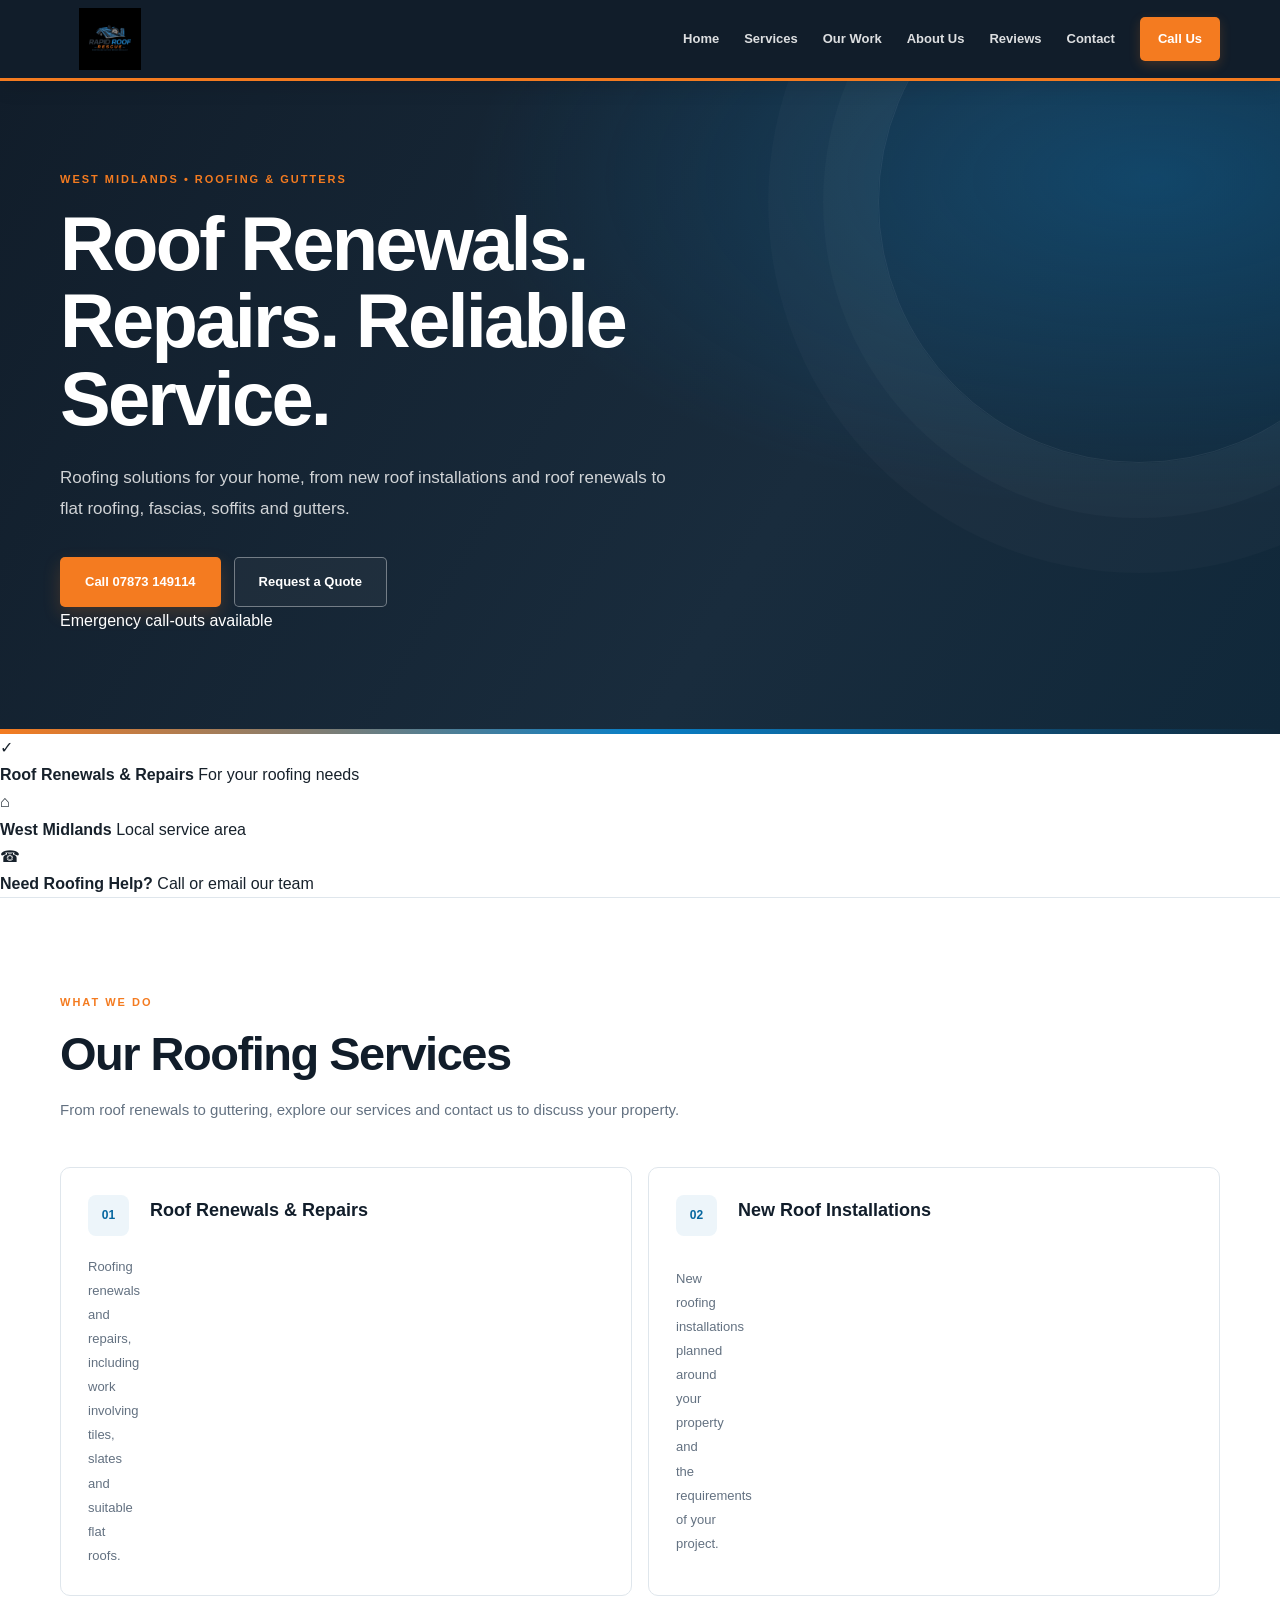
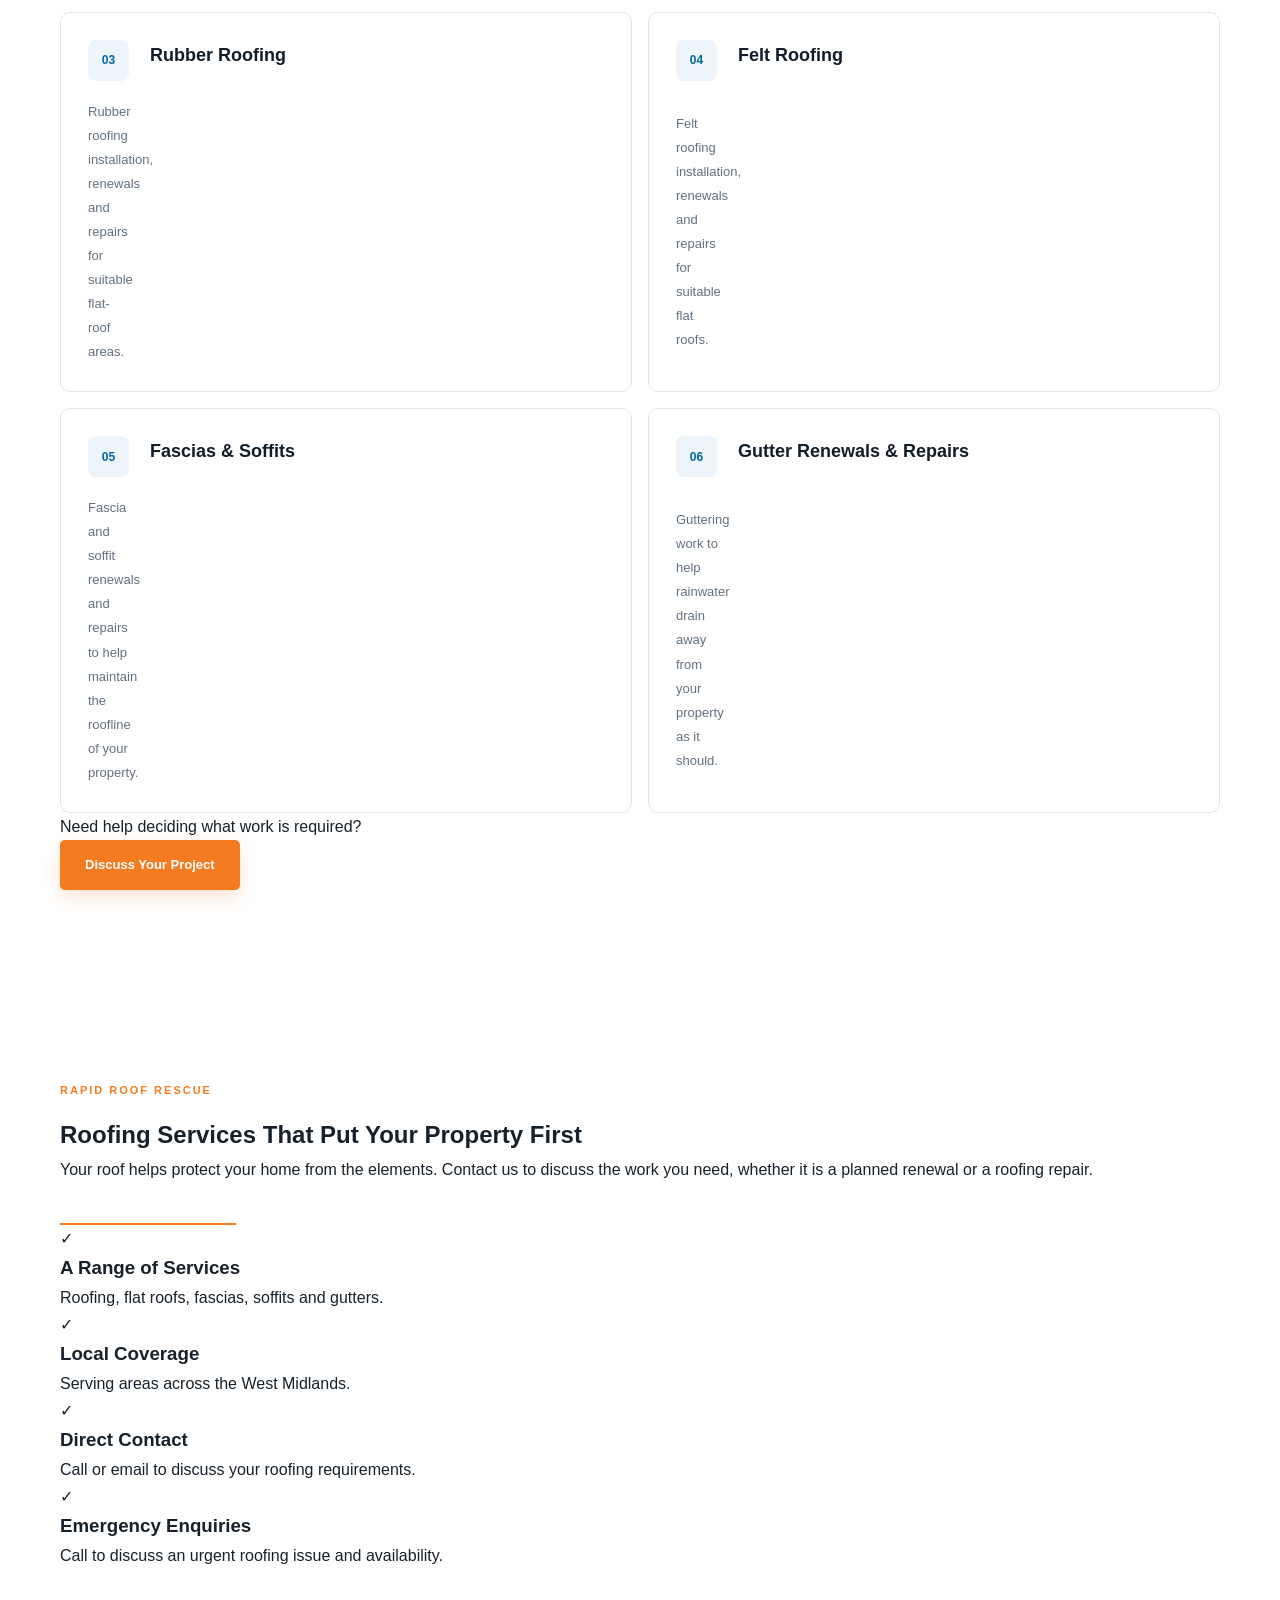
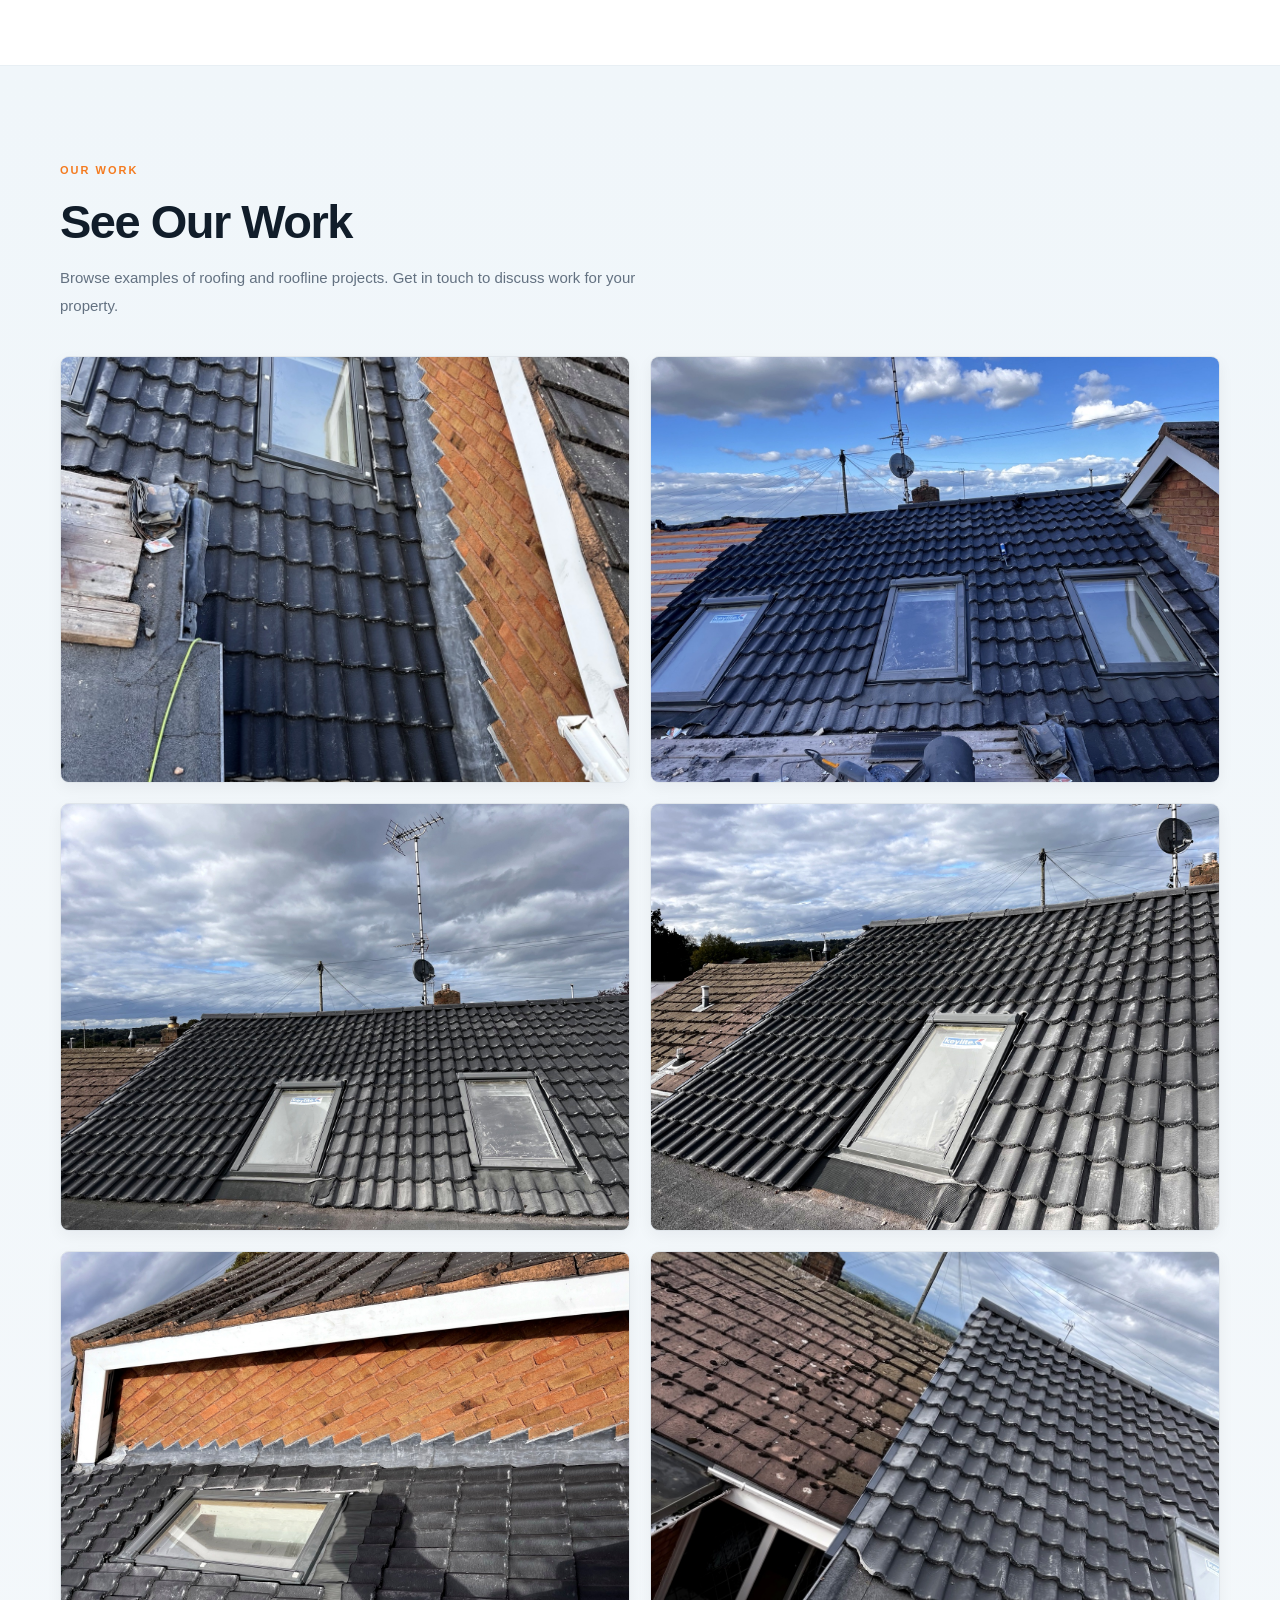
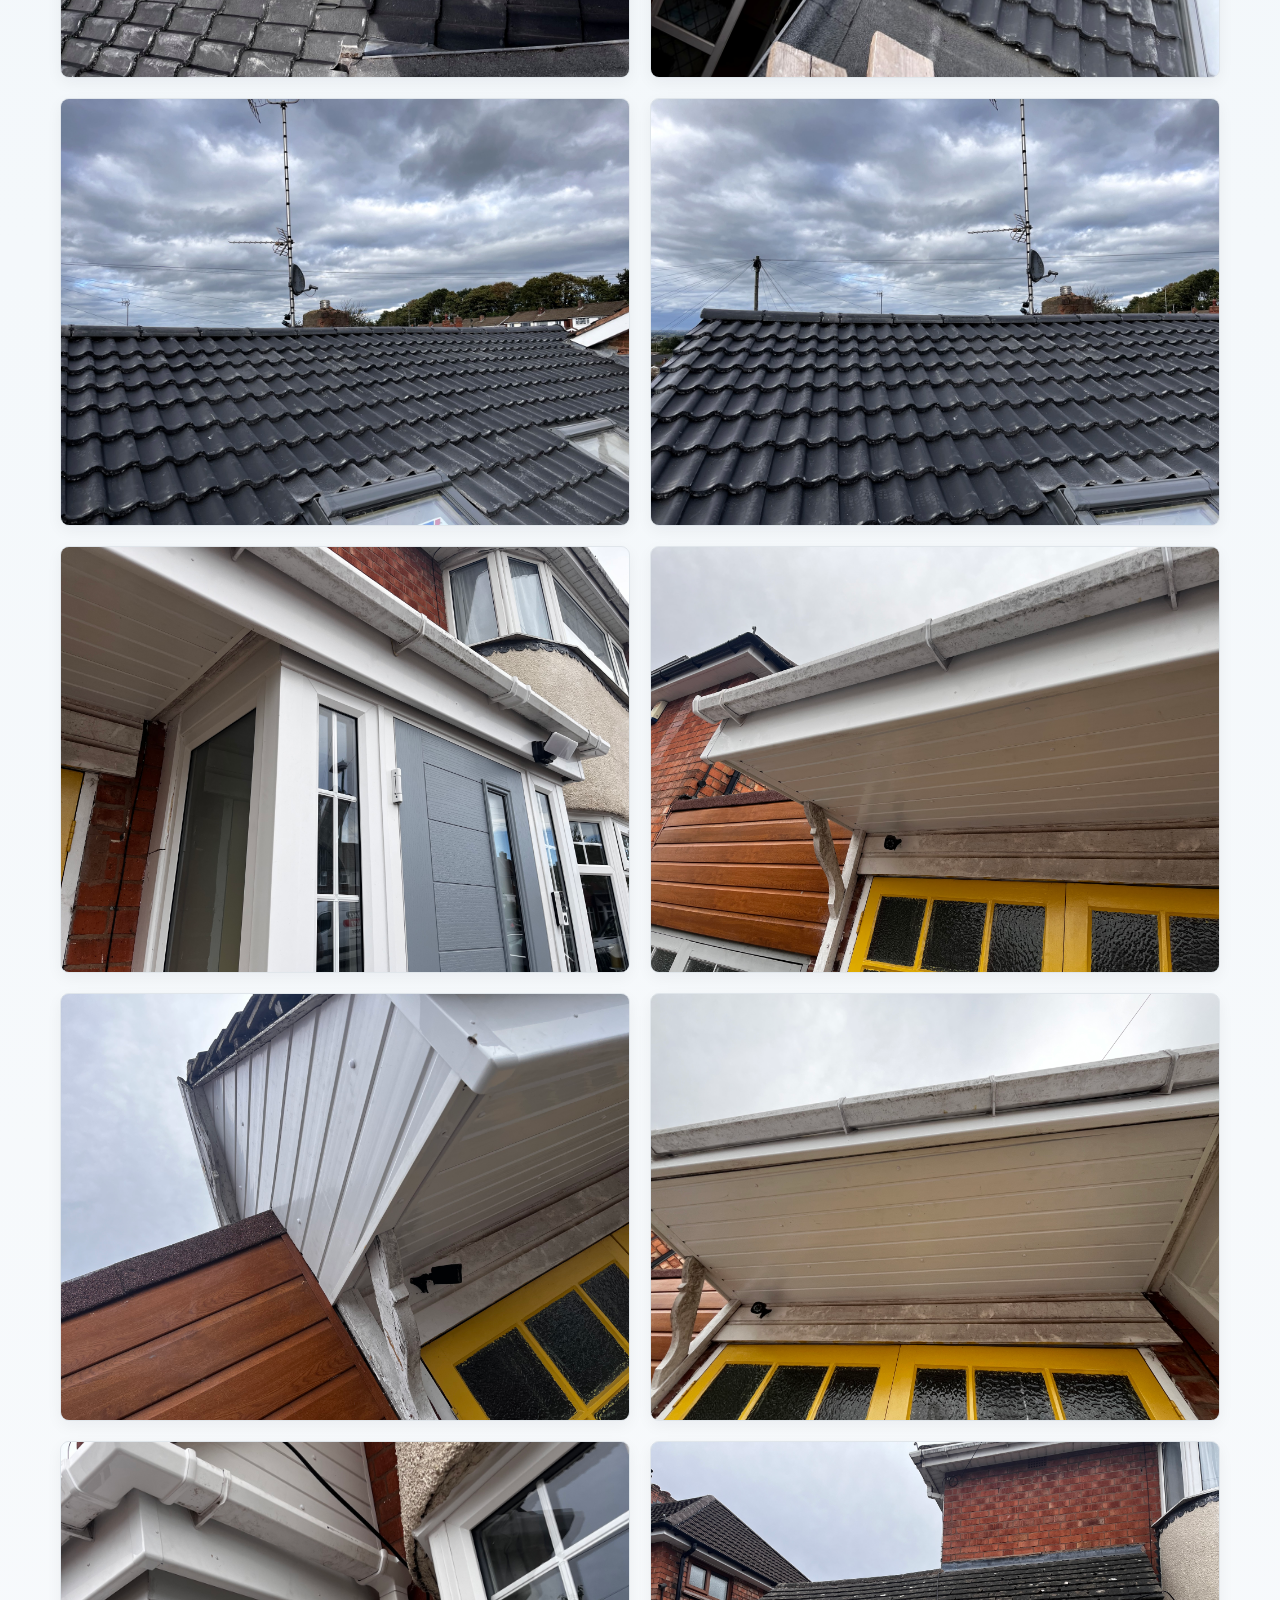
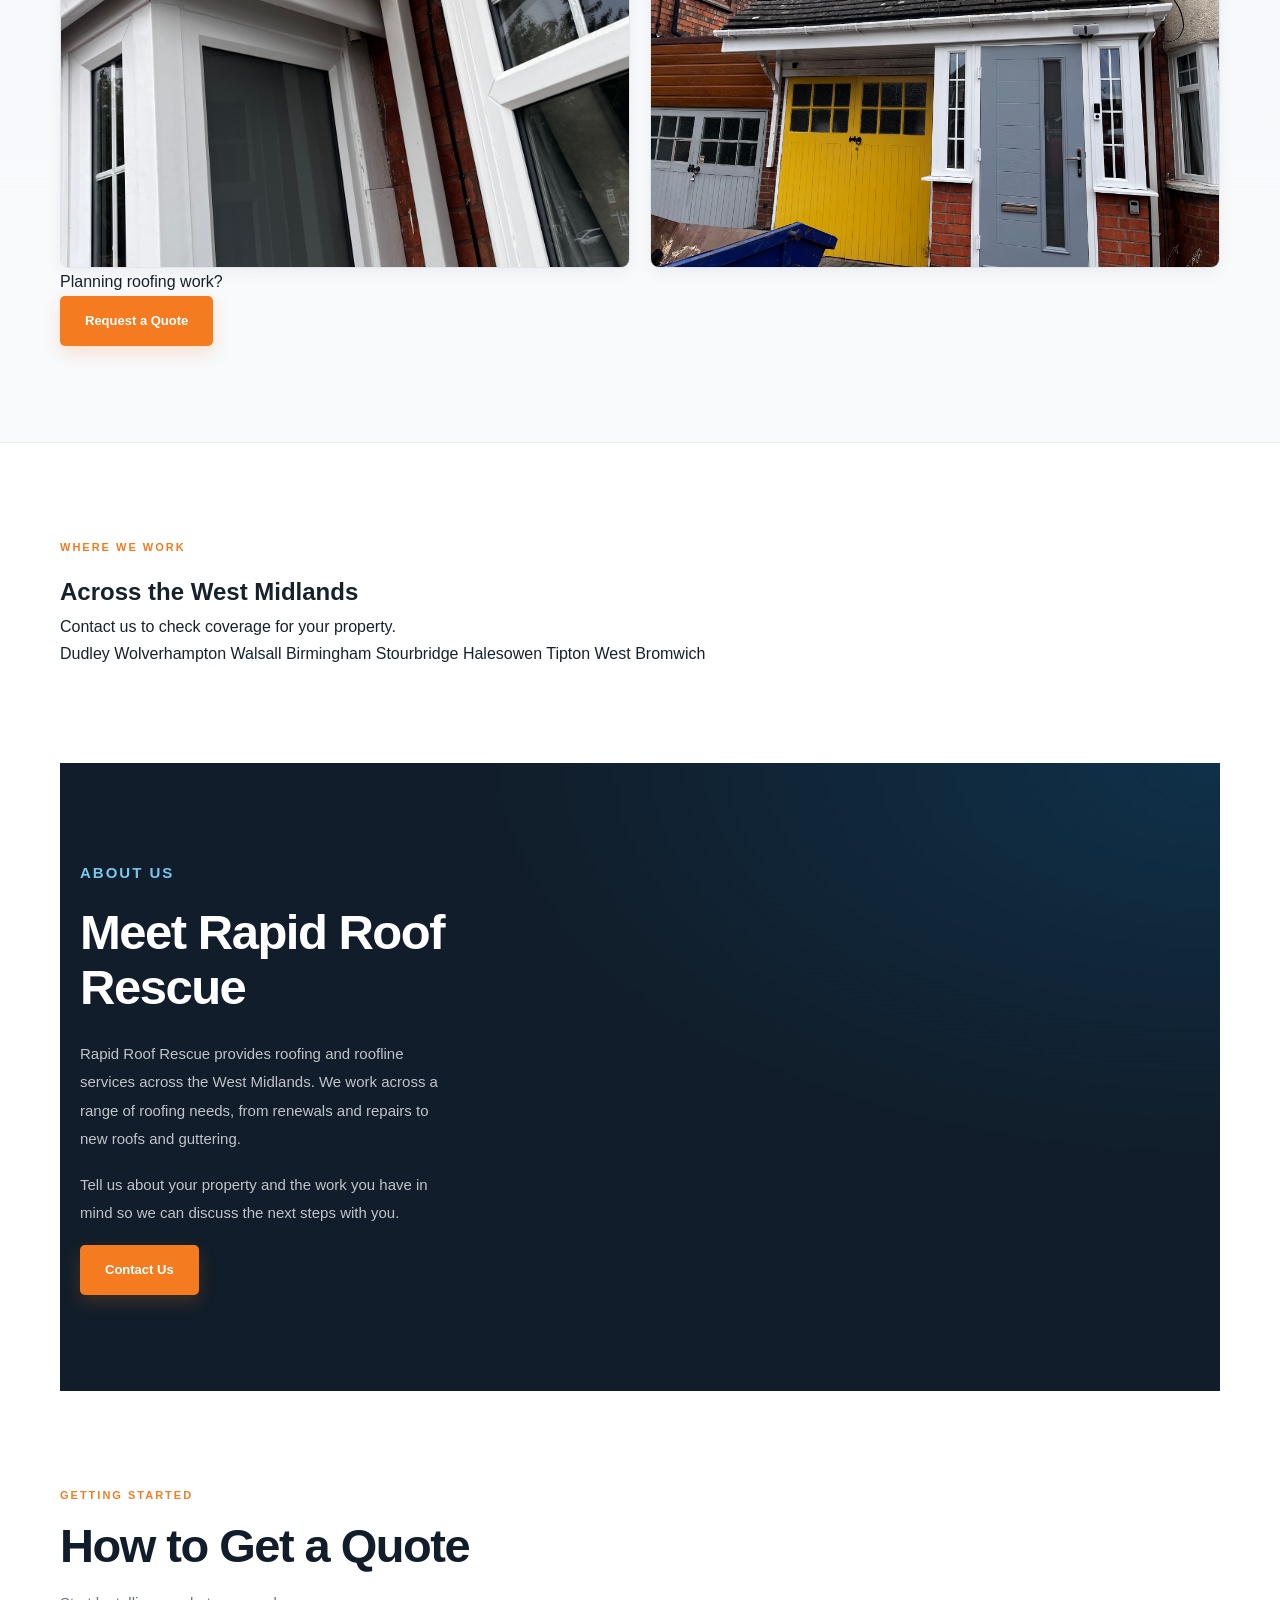
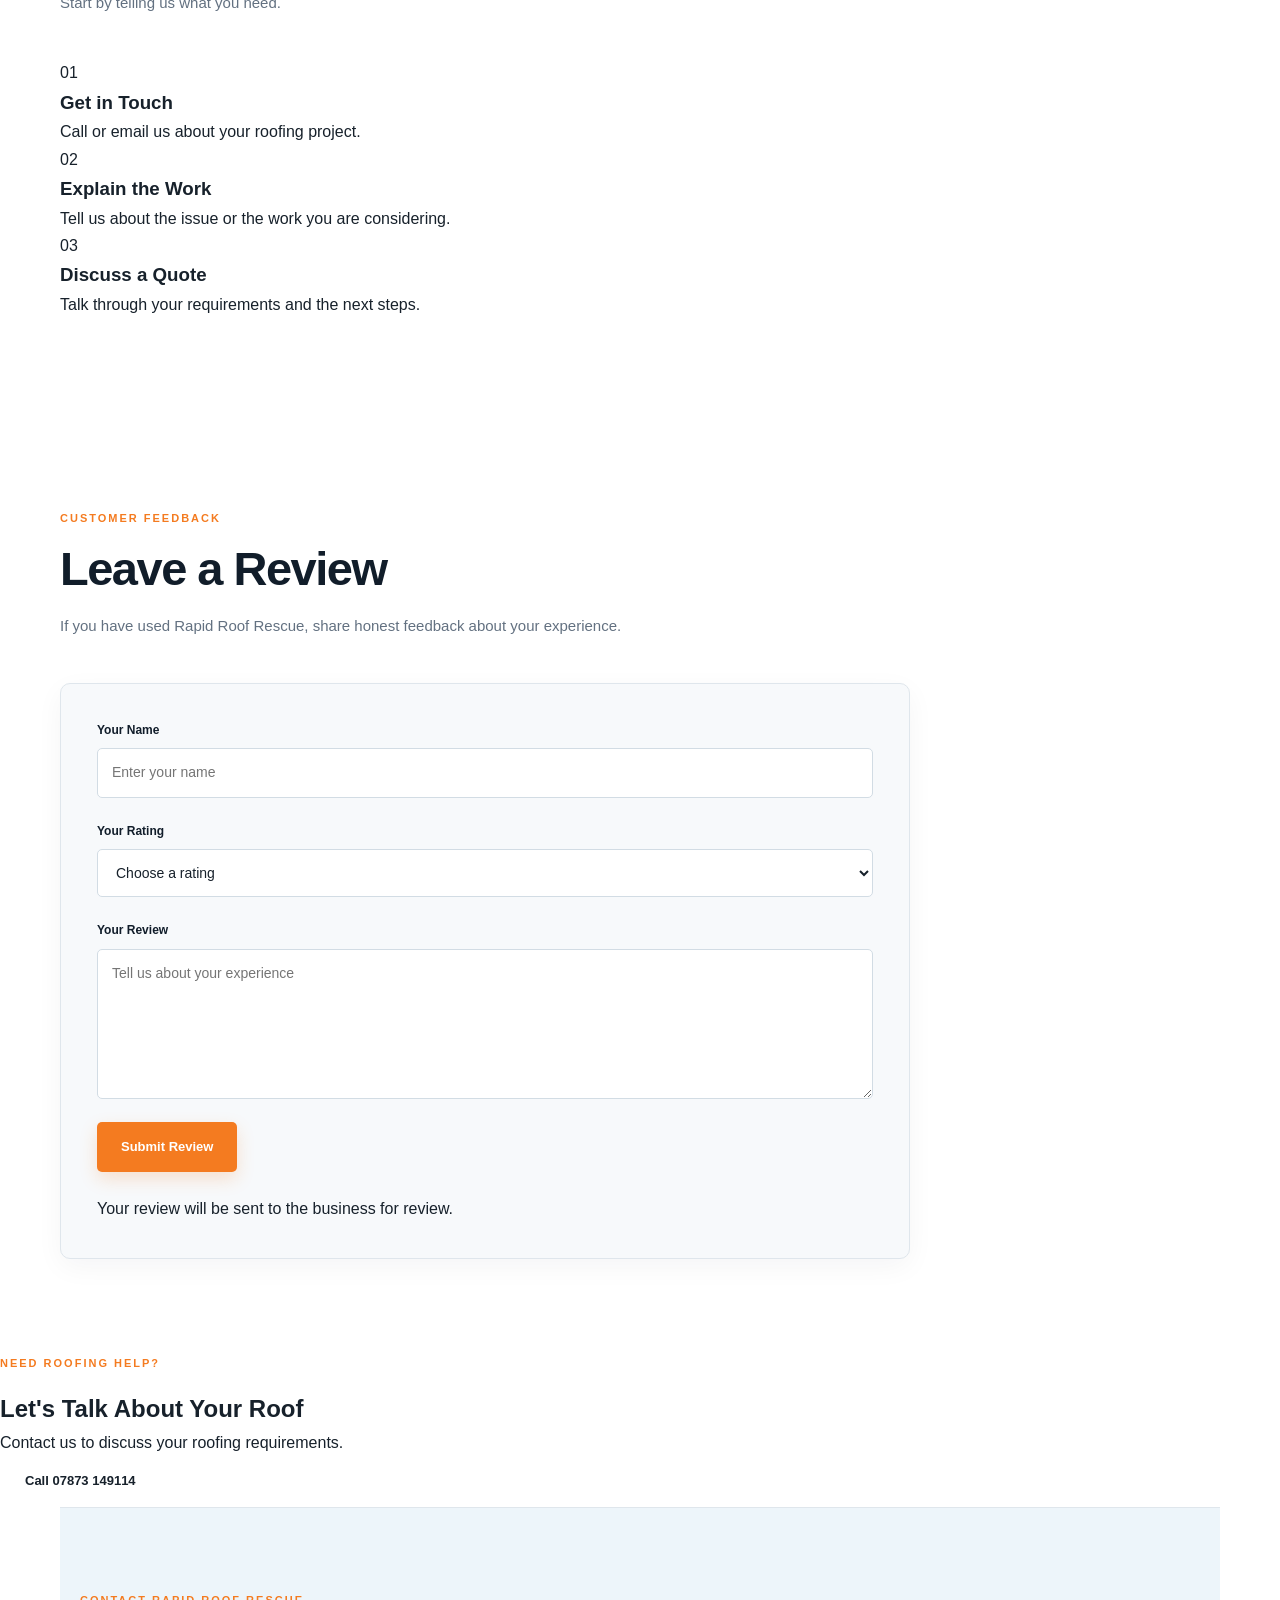
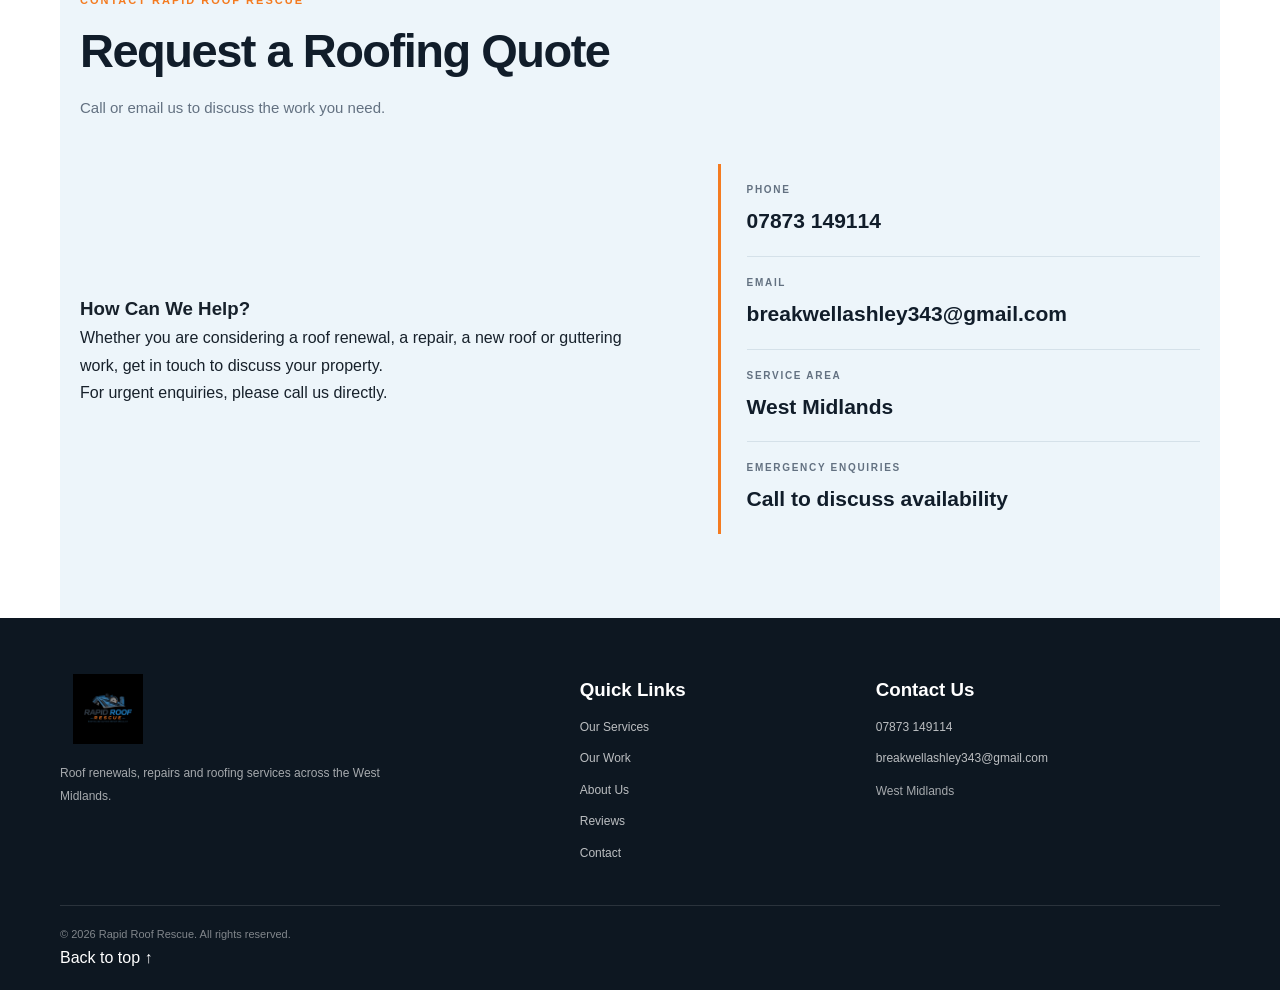
==== commit 5dea2fbd: "Refactor index.html for SEO and content clarity Updated HTML structure and content for better clarit" ====
--- a/index.html
+++ b/index.html
@@ -1,524 +1,545 @@
+
 <!DOCTYPE html>
-<html lang="en">
+<html lang="en-GB">
 <head>
   <meta charset="UTF-8">
-  <meta name="viewport" content="width=device-width, initial-scale=1.0">
-
-  <meta
-    name="description"
-    content="Rapid Roof Rescue provides roof renewals, repairs, new roofs, rubber roofing, felt roofing, fascias, soffits and gutter repairs across the West Midlands."
-  >
-
+  <meta name="viewport" content="width=device-width, initial-scale=1">
+
+  <title>Rapid Roof Rescue | West Midlands Roofing Specialists</title>
+  <meta name="description" content="Rapid Roof Rescue provides roof renewals and repairs, new roofs, rubber and felt roofing, fascias, soffits and guttering across the West Midlands.">
   <meta name="theme-color" content="#17212b">
 
-  <meta property="og:title" content="Rapid Roof Rescue | Roofing & Gutter Specialists">
-  <meta
-    property="og:description"
-    content="Professional roof renewals, repairs and roofing services across the West Midlands."
-  >
-  <meta
-    property="og:image"
-    content="https://phrphcgktsourceof.github.io/Rapid-Roof-Rescue-/logo.jpeg"
-  >
-
-  <title>Rapid Roof Rescue | Roof Renewals & Repairs</title>
-
+  <meta property="og:title" content="Rapid Roof Rescue | Roofing Specialists">
+  <meta property="og:description" content="Roofing renewals, repairs and roofline services across the West Midlands.">
+  <meta property="og:image" content="https://phrphcgktsourceof.github.io/Rapid-Roof-Rescue-/logo.jpeg">
+
+  <link rel="icon" type="image/jpeg" href="logo.jpeg">
   <link rel="stylesheet" href="style.css">
 </head>
 
 <body>
 
-<!-- HEADER -->
 <header class="site-header">
-
   <div class="header-inner">
-
-    <a href="#top" class="logo-link">
+    <a href="#home" class="logo-link" aria-label="Rapid Roof Rescue home">
       <img src="logo.jpeg" alt="Rapid Roof Rescue">
     </a>
 
-    <button class="menu-toggle" onclick="toggleMenu()" aria-label="Open menu">
-      <span></span>
-      <span></span>
-      <span></span>
+    <button class="menu-toggle" id="menuButton"
+      type="button" aria-label="Open menu"
+      aria-controls="mainNav" aria-expanded="false">
+      <span></span><span></span><span></span>
     </button>
 
-    <nav class="main-nav" id="mainNav">
+    <nav class="main-nav" id="mainNav" aria-label="Main navigation">
+      <a href="#home">Home</a>
       <a href="#services">Services</a>
       <a href="#our-work">Our Work</a>
-      <a href="#about">About</a>
+      <a href="#about">About Us</a>
       <a href="#reviews">Reviews</a>
       <a href="#contact">Contact</a>
       <a href="tel:07873149114" class="nav-call">Call Us</a>
     </nav>
-
   </div>
-
 </header>
 
-
-<main id="top">
+<main>
 
   <!-- HERO -->
-  <section class="hero">
-
+  <section class="hero" id="home">
     <div class="hero-inner">
-
       <div class="hero-content">
-
-        <p class="eyebrow">ROOFING SPECIALISTS • WEST MIDLANDS</p>
-
-        <h1>
-          Roof Renewals<br>
-          <span>&amp; Repairs</span>
-        </h1>
+        <p class="eyebrow">WEST MIDLANDS • ROOFING &amp; GUTTERS</p>
+
+        <h1>Roof Renewals.<br>Repairs. Reliable Service.</h1>
 
         <p class="hero-text">
-          Reliable roofing services for homes and properties across the
-          West Midlands. From roof repairs and renewals to fascias,
-          soffits and guttering.
+          Roofing solutions for your home, from new roof installations
+          and roof renewals to flat roofing, fascias, soffits and gutters.
         </p>
 
         <div class="hero-buttons">
           <a href="tel:07873149114" class="button button-primary">
             Call 07873 149114
           </a>
-
-          <a href="#our-work" class="button button-secondary">
-            View Our Work
+          <a href="#contact" class="button button-secondary">
+            Request a Quote
           </a>
         </div>
 
-      </div>
-
-    </div>
-
-  </section>
-
-
-  <!-- QUICK INFO BAR -->
-  <section class="info-bar">
-
-    <div class="info-inner">
-
+        <p class="hero-note">
+          <span class="status-dot"></span>
+          Emergency call-outs available
+        </p>
+      </div>
+    </div>
+  </section>
+
+  <!-- TRUST STRIP -->
+  <section class="info-bar" aria-label="Service information">
+    <div class="info-item">
+      <span class="info-icon" aria-hidden="true">✓</span>
+      <div>
+        <strong>Roof Renewals &amp; Repairs</strong>
+        <span>For your roofing needs</span>
+      </div>
+    </div>
+
+    <div class="info-item">
+      <span class="info-icon" aria-hidden="true">⌂</span>
       <div>
         <strong>West Midlands</strong>
-        <span>Local roofing services</span>
-      </div>
-
+        <span>Local service area</span>
+      </div>
+    </div>
+
+    <div class="info-item">
+      <span class="info-icon" aria-hidden="true">☎</span>
       <div>
-        <strong>Roof Renewals</strong>
-        <span>Professional workmanship</span>
-      </div>
-
+        <strong>Need Roofing Help?</strong>
+        <span>Call or email our team</span>
+      </div>
+    </div>
+  </section>
+
+  <!-- SERVICES: PHOTOS ARE NOT DISPLAYED HERE -->
+  <section class="section services-section" id="services">
+    <div class="section-heading">
+      <p class="eyebrow">WHAT WE DO</p>
+      <h2>Our Roofing Services</h2>
+      <p>
+        From roof renewals to guttering, explore our services
+        and contact us to discuss your property.
+      </p>
+    </div>
+
+    <div class="services-list">
+      <article class="service-item">
+        <span class="service-number">01</span>
+        <h3>Roof Renewals &amp; Repairs</h3>
+        <p>
+          Roofing renewals and repairs, including work involving
+          tiles, slates and suitable flat roofs.
+        </p>
+      </article>
+
+      <article class="service-item">
+        <span class="service-number">02</span>
+        <h3>New Roof Installations</h3>
+        <p>
+          New roofing installations planned around your property
+          and the requirements of your project.
+        </p>
+      </article>
+
+      <article class="service-item">
+        <span class="service-number">03</span>
+        <h3>Rubber Roofing</h3>
+        <p>
+          Rubber roofing installation, renewals and repairs
+          for suitable flat-roof areas.
+        </p>
+      </article>
+
+      <article class="service-item">
+        <span class="service-number">04</span>
+        <h3>Felt Roofing</h3>
+        <p>
+          Felt roofing installation, renewals and repairs
+          for suitable flat roofs.
+        </p>
+      </article>
+
+      <article class="service-item">
+        <span class="service-number">05</span>
+        <h3>Fascias &amp; Soffits</h3>
+        <p>
+          Fascia and soffit renewals and repairs to help
+          maintain the roofline of your property.
+        </p>
+      </article>
+
+      <article class="service-item">
+        <span class="service-number">06</span>
+        <h3>Gutter Renewals &amp; Repairs</h3>
+        <p>
+          Guttering work to help rainwater drain away from
+          your property as it should.
+        </p>
+      </article>
+    </div>
+
+    <div class="section-cta">
+      <p>Need help deciding what work is required?</p>
+      <a href="#contact" class="button button-primary">Discuss Your Project</a>
+    </div>
+  </section>
+
+  <!-- WHY CHOOSE US -->
+  <section class="why-us-section">
+    <div class="section why-us-inner">
+      <div class="why-us-heading">
+        <p class="eyebrow">RAPID ROOF RESCUE</p>
+        <h2>Roofing Services That Put Your Property First</h2>
+        <p>
+          Your roof helps protect your home from the elements.
+          Contact us to discuss the work you need, whether it is
+          a planned renewal or a roofing repair.
+        </p>
+        <a href="#contact" class="text-link">Talk to us about your roof →</a>
+      </div>
+
+      <div class="why-us-points">
+        <div class="why-us-point">
+          <span class="point-check">✓</span>
+          <div>
+            <h3>A Range of Services</h3>
+            <p>Roofing, flat roofs, fascias, soffits and gutters.</p>
+          </div>
+        </div>
+
+        <div class="why-us-point">
+          <span class="point-check">✓</span>
+          <div>
+            <h3>Local Coverage</h3>
+            <p>Serving areas across the West Midlands.</p>
+          </div>
+        </div>
+
+        <div class="why-us-point">
+          <span class="point-check">✓</span>
+          <div>
+            <h3>Direct Contact</h3>
+            <p>Call or email to discuss your roofing requirements.</p>
+          </div>
+        </div>
+
+        <div class="why-us-point">
+          <span class="point-check">✓</span>
+          <div>
+            <h3>Emergency Enquiries</h3>
+            <p>Call to discuss an urgent roofing issue and availability.</p>
+          </div>
+        </div>
+      </div>
+    </div>
+  </section>
+
+  <!-- OUR WORK: PHOTOS ONLY APPEAR IN THIS SECTION -->
+  <section class="section work-section" id="our-work">
+    <div class="section-heading">
+      <p class="eyebrow">OUR WORK</p>
+      <h2>See Our Work</h2>
+      <p>
+        Browse examples of roofing and roofline projects.
+        Get in touch to discuss work for your property.
+      </p>
+    </div>
+
+    <div class="work-gallery">
+      <figure class="work-image">
+        <img src="IMG_9645.jpeg" alt="Roofing project" loading="lazy">
+      </figure>
+      <figure class="work-image">
+        <img src="IMG_9646.jpeg" alt="Roofing project" loading="lazy">
+      </figure>
+      <figure class="work-image">
+        <img src="IMG_9647.jpeg" alt="Roofing project" loading="lazy">
+      </figure>
+      <figure class="work-image">
+        <img src="IMG_9648.jpeg" alt="Roofing project" loading="lazy">
+      </figure>
+      <figure class="work-image">
+        <img src="IMG_9649.jpeg" alt="Roofing project" loading="lazy">
+      </figure>
+      <figure class="work-image">
+        <img src="IMG_9650.jpeg" alt="Roofing project" loading="lazy">
+      </figure>
+      <figure class="work-image">
+        <img src="IMG_9651.jpeg" alt="Roofing project" loading="lazy">
+      </figure>
+      <figure class="work-image">
+        <img src="IMG_9652.jpeg" alt="Roofing project" loading="lazy">
+      </figure>
+      <figure class="work-image">
+        <img src="IMG_9259.jpeg" alt="Fascia and soffit project" loading="lazy">
+      </figure>
+      <figure class="work-image">
+        <img src="IMG_9260.jpeg" alt="Fascia and soffit project" loading="lazy">
+      </figure>
+      <figure class="work-image">
+        <img src="IMG_9263.jpeg" alt="Fascia and soffit project" loading="lazy">
+      </figure>
+      <figure class="work-image">
+        <img src="IMG_9264.jpeg" alt="Fascia and soffit project" loading="lazy">
+      </figure>
+      <figure class="work-image">
+        <img src="IMG_9266.jpeg" alt="Fascia and soffit project" loading="lazy">
+      </figure>
+      <figure class="work-image">
+        <img src="IMG_9267.jpeg" alt="Fascia and soffit project" loading="lazy">
+      </figure>
+    </div>
+
+    <div class="section-cta">
+      <p>Planning roofing work?</p>
+      <a href="#contact" class="button button-primary">Request a Quote</a>
+    </div>
+  </section>
+
+  <!-- AREAS COVERED -->
+  <section class="areas-section" id="areas">
+    <div class="section areas-inner">
       <div>
-        <strong>Roof Repairs</strong>
-        <span>Reliable repair solutions</span>
-      </div>
-
-      <div>
-        <strong>Free Enquiries</strong>
-        <span>Call us to discuss your roof</span>
-      </div>
-
-    </div>
-
-  </section>
-
-
-  <!-- SERVICES -->
-  <section class="section services-section" id="services">
-
-    <div class="section-heading">
-
-      <p class="eyebrow">WHAT WE DO</p>
-
-      <h2>Our Roofing Services</h2>
-
-      <p>
-        A range of roofing and exterior services carried out for
-        properties across the West Midlands.
-      </p>
-
-    </div>
-
-
-    <div class="services-list">
-
-      <article class="service-item">
-        <div class="service-number">01</div>
-        <div>
-          <h3>Roof Renewals &amp; Repairs</h3>
-          <p>
-            Roof renewals, repairs and maintenance to help keep your
-            property protected and weatherproof.
-          </p>
-        </div>
-      </article>
-
-
-      <article class="service-item">
-        <div class="service-number">02</div>
-        <div>
-          <h3>New Roof Installations</h3>
-          <p>
-            New roofing installations designed to provide a durable,
-            reliable finish for your property.
-          </p>
-        </div>
-      </article>
-
-
-      <article class="service-item">
-        <div class="service-number">03</div>
-        <div>
-          <h3>Rubber Roofing</h3>
-          <p>
-            Rubber roofing solutions suitable for a range of flat and
-            low-pitched roofing applications.
-          </p>
-        </div>
-      </article>
-
-
-      <article class="service-item">
-        <div class="service-number">04</div>
-        <div>
-          <h3>Felt Roofing</h3>
-          <p>
-            Felt roofing work for flat roofs, including repairs,
-            renewals and maintenance.
-          </p>
-        </div>
-      </article>
-
-
-      <article class="service-item">
-        <div class="service-number">05</div>
-        <div>
-          <h3>Fascias &amp; Soffits</h3>
-          <p>
-            Fascia and soffit repairs and renewals to protect your
-            roofline and improve the finish of your property.
-          </p>
-        </div>
-      </article>
-
-
-      <article class="service-item">
-        <div class="service-number">06</div>
-        <div>
-          <h3>Gutter Repairs</h3>
-          <p>
-            Gutter repairs and maintenance to help keep rainwater
-            flowing correctly away from your property.
-          </p>
-        </div>
-      </article>
-
-    </div>
-
-  </section>
-
-
-  <!-- OUR WORK -->
-  <section class="section work-section" id="our-work">
-
-    <div class="section-heading">
-
-      <p class="eyebrow">OUR WORK</p>
-
-      <h2>Recent Roofing Work</h2>
-
-      <p>
-        Take a look at examples of our roofing and exterior work.
-      </p>
-
-    </div>
-
-
-    <div class="work-gallery">
-
-      <div class="work-image">
-        <img src="IMG_9645.jpeg" alt="Recent roofing work">
-      </div>
-
-      <div class="work-image">
-        <img src="IMG_9646.jpeg" alt="Recent roofing work">
-      </div>
-
-      <div class="work-image">
-        <img src="IMG_9647.jpeg" alt="Recent roofing work">
-      </div>
-
-      <div class="work-image">
-        <img src="IMG_9648.jpeg" alt="Recent roofing work">
-      </div>
-
-      <div class="work-image">
-        <img src="IMG_9649.jpeg" alt="Recent roofing work">
-      </div>
-
-      <div class="work-image">
-        <img src="IMG_9650.jpeg" alt="Recent roofing work">
-      </div>
-
-      <div class="work-image">
-        <img src="IMG_9651.jpeg" alt="Recent roofing work">
-      </div>
-
-      <div class="work-image">
-        <img src="IMG_9652.jpeg" alt="Recent roofing work">
-      </div>
-
-      <div class="work-image">
-        <img src="IMG_9259.jpeg" alt="Fascia and soffit work">
-      </div>
-
-      <div class="work-image">
-        <img src="IMG_9260.jpeg" alt="Fascia and soffit work">
-      </div>
-
-      <div class="work-image">
-        <img src="IMG_9263.jpeg" alt="Fascia and soffit work">
-      </div>
-
-      <div class="work-image">
-        <img src="IMG_9264.jpeg" alt="Fascia and soffit work">
-      </div>
-
-      <div class="work-image">
-        <img src="IMG_9266.jpeg" alt="Fascia and soffit work">
-      </div>
-
-      <div class="work-image">
-        <img src="IMG_9267.jpeg" alt="Fascia and soffit work">
-      </div>
-
-    </div>
-
-  </section>
-
+        <p class="eyebrow">WHERE WE WORK</p>
+        <h2>Across the West Midlands</h2>
+        <p>Contact us to check coverage for your property.</p>
+      </div>
+
+      <div class="area-list">
+        <span>Dudley</span>
+        <span>Wolverhampton</span>
+        <span>Walsall</span>
+        <span>Birmingham</span>
+        <span>Stourbridge</span>
+        <span>Halesowen</span>
+        <span>Tipton</span>
+        <span>West Bromwich</span>
+      </div>
+    </div>
+  </section>
 
   <!-- ABOUT -->
-  <section class="about-section" id="about">
-
+  <section class="section about-section" id="about">
     <div class="about-inner">
-
-      <div class="about-label">
-        <p class="eyebrow">ABOUT RAPID ROOF RESCUE</p>
-      </div>
-
       <div class="about-content">
-
-        <h2>Reliable Roofing Across the West Midlands</h2>
-
-        <p>
-          Rapid Roof Rescue provides roofing services for homeowners
-          and properties throughout the West Midlands.
-        </p>
-
-        <p>
-          We cover roof renewals, repairs, new roofs, flat roofing,
-          fascias, soffits and guttering, with a focus on reliable
-          workmanship and a professional finish.
-        </p>
-
-        <a href="tel:07873149114" class="text-link">
-          Speak to us about your roofing requirements →
-        </a>
-
-      </div>
-
-    </div>
-
-  </section>
-
+        <p class="eyebrow">ABOUT US</p>
+        <h2>Meet Rapid Roof Rescue</h2>
+        <p>
+          Rapid Roof Rescue provides roofing and roofline services
+          across the West Midlands. We work across a range of roofing
+          needs, from renewals and repairs to new roofs and guttering.
+        </p>
+        <p>
+          Tell us about your property and the work you have in mind
+          so we can discuss the next steps with you.
+        </p>
+        <a href="#contact" class="button button-primary">Contact Us</a>
+      </div>
+    </div>
+  </section>
+
+  <!-- HOW IT WORKS -->
+  <section class="process-section">
+    <div class="section">
+      <div class="section-heading">
+        <p class="eyebrow">GETTING STARTED</p>
+        <h2>How to Get a Quote</h2>
+        <p>Start by telling us what you need.</p>
+      </div>
+
+      <div class="process-grid">
+        <article class="process-card">
+          <span>01</span>
+          <h3>Get in Touch</h3>
+          <p>Call or email us about your roofing project.</p>
+        </article>
+
+        <article class="process-card">
+          <span>02</span>
+          <h3>Explain the Work</h3>
+          <p>Tell us about the issue or the work you are considering.</p>
+        </article>
+
+        <article class="process-card">
+          <span>03</span>
+          <h3>Discuss a Quote</h3>
+          <p>Talk through your requirements and the next steps.</p>
+        </article>
+      </div>
+    </div>
+  </section>
 
   <!-- REVIEWS -->
   <section class="section reviews-section" id="reviews">
-
     <div class="section-heading">
-
       <p class="eyebrow">CUSTOMER FEEDBACK</p>
-
-      <h2>Customer Reviews</h2>
-
+      <h2>Leave a Review</h2>
       <p>
-        If Rapid Roof Rescue has completed work for you, we'd love
-        to hear about your experience.
+        If you have used Rapid Roof Rescue, share honest feedback
+        about your experience.
       </p>
-
-    </div>
-
+    </div>
 
     <div class="review-form-wrapper">
-
-      <form
+      <form class="review-form"
         action="https://formspree.io/f/mqpawypw"
-        method="POST"
-        class="review-form"
-      >
-
-        <div class="form-row">
-
-          <div class="form-group">
-            <label for="review-name">Your Name</label>
-            <input
-              type="text"
-              id="review-name"
-              name="name"
-              placeholder="Your name"
-              required
-            >
-          </div>
-
-
-          <div class="form-group">
-            <label for="rating">Your Rating</label>
-
-            <select id="rating" name="rating" required>
-              <option value="" disabled selected>
-                Select a rating
-              </option>
-              <option value="5 Stars">★★★★★ 5 Stars</option>
-              <option value="4 Stars">★★★★☆ 4 Stars</option>
-              <option value="3 Stars">★★★☆☆ 3 Stars</option>
-              <option value="2 Stars">★★☆☆☆ 2 Stars</option>
-              <option value="1 Star">★☆☆☆☆ 1 Star</option>
-            </select>
-
-          </div>
-
-        </div>
-
+        method="POST">
+
+        <input type="hidden" name="_subject"
+          value="Rapid Roof Rescue customer review">
 
         <div class="form-group">
-
-          <label for="review">Your Review</label>
-
-          <textarea
-            id="review"
-            name="review"
-            rows="6"
-            placeholder="Tell us about your experience..."
-            required
-          ></textarea>
-
-        </div>
-
+          <label for="review-name">Your Name</label>
+          <input id="review-name" type="text" name="name"
+            placeholder="Enter your name" autocomplete="name" required>
+        </div>
+
+        <div class="form-group">
+          <label for="review-rating">Your Rating</label>
+          <select id="review-rating" name="rating" required>
+            <option value="">Choose a rating</option>
+            <option value="5 stars">5 stars - Excellent</option>
+            <option value="4 stars">4 stars - Very good</option>
+            <option value="3 stars">3 stars - Good</option>
+            <option value="2 stars">2 stars - Could be better</option>
+            <option value="1 star">1 star - Poor</option>
+          </select>
+        </div>
+
+        <div class="form-group">
+          <label for="review-message">Your Review</label>
+          <textarea id="review-message" name="review" rows="5"
+            placeholder="Tell us about your experience" required></textarea>
+        </div>
 
         <button type="submit" class="button button-primary">
           Submit Review
         </button>
 
+        <p class="form-note">
+          Your review will be sent to the business for review.
+        </p>
       </form>
-
-    </div>
-
-  </section>
-
+    </div>
+  </section>
+
+  <!-- CONTACT BANNER -->
+  <section class="quote-section">
+    <div class="quote-inner">
+      <div>
+        <p class="eyebrow">NEED ROOFING HELP?</p>
+        <h2>Let's Talk About Your Roof</h2>
+        <p>Contact us to discuss your roofing requirements.</p>
+      </div>
+      <a href="tel:07873149114" class="button button-light">
+        Call 07873 149114
+      </a>
+    </div>
+  </section>
 
   <!-- CONTACT -->
-  <section class="contact-section" id="contact">
+  <section class="section contact-section" id="contact">
+    <div class="section-heading">
+      <p class="eyebrow">CONTACT RAPID ROOF RESCUE</p>
+      <h2>Request a Roofing Quote</h2>
+      <p>Call or email us to discuss the work you need.</p>
+    </div>
 
     <div class="contact-inner">
-
-      <div class="contact-content">
-
-        <p class="eyebrow">GET IN TOUCH</p>
-
-        <h2>Need Roofing Work?</h2>
-
-        <p>
-          Contact Rapid Roof Rescue to discuss your roofing
-          requirements across the West Midlands.
-        </p>
-
-      </div>
-
+      <div class="contact-intro">
+        <h3>How Can We Help?</h3>
+        <p>
+          Whether you are considering a roof renewal, a repair,
+          a new roof or guttering work, get in touch to discuss
+          your property.
+        </p>
+        <p>For urgent enquiries, please call us directly.</p>
+      </div>
 
       <div class="contact-details">
-
         <a href="tel:07873149114" class="contact-item">
-          <span>CALL</span>
+          <span>PHONE</span>
           <strong>07873 149114</strong>
         </a>
 
-        <a
-          href="mailto:ashleybreakwell343@gmail.com"
-          class="contact-item"
-        >
+        <a href="mailto:breakwellashley343@gmail.com" class="contact-item">
           <span>EMAIL</span>
-          <strong>ashleybreakwell343@gmail.com</strong>
+          <strong>breakwellashley343@gmail.com</strong>
         </a>
 
-      </div>
-
-    </div>
-
+        <div class="contact-item">
+          <span>SERVICE AREA</span>
+          <strong>West Midlands</strong>
+        </div>
+
+        <div class="contact-item">
+          <span>EMERGENCY ENQUIRIES</span>
+          <strong>Call to discuss availability</strong>
+        </div>
+      </div>
+    </div>
   </section>
 
 </main>
-
 
 <!-- FOOTER -->
 <footer class="site-footer">
-
   <div class="footer-inner">
-
-    <div>
-      <img src="logo.jpeg" alt="Rapid Roof Rescue">
-      <p>
-        Roof renewals, repairs and roofing services across the
-        West Midlands.
-      </p>
+    <div class="footer-brand">
+      <a href="#home" aria-label="Back to home">
+        <img src="logo.jpeg" alt="Rapid Roof Rescue" loading="lazy">
+      </a>
+      <p>Roof renewals, repairs and roofing services across the West Midlands.</p>
     </div>
 
     <div class="footer-links">
-      <a href="#services">Services</a>
+      <h3>Quick Links</h3>
+      <a href="#services">Our Services</a>
       <a href="#our-work">Our Work</a>
-      <a href="#about">About</a>
+      <a href="#about">About Us</a>
       <a href="#reviews">Reviews</a>
       <a href="#contact">Contact</a>
     </div>
 
     <div class="footer-contact">
+      <h3>Contact Us</h3>
       <a href="tel:07873149114">07873 149114</a>
-      <a href="mailto:ashleybreakwell343@gmail.com">
-        ashleybreakwell343@gmail.com
+      <a href="mailto:breakwellashley343@gmail.com">
+        breakwellashley343@gmail.com
       </a>
-    </div>
-
+      <p>West Midlands</p>
+    </div>
   </div>
 
-
   <div class="footer-bottom">
-    <p>© 2026 Rapid Roof Rescue. All rights reserved.</p>
+    <p>&copy; <span id="currentYear"></span> Rapid Roof Rescue. All rights reserved.</p>
+    <a href="#home">Back to top ↑</a>
   </div>
-
 </footer>
 
-
 <script>
-
-function toggleMenu() {
-  const nav = document.getElementById("mainNav");
-  nav.classList.toggle("show");
-}
-
-
-document.querySelectorAll(".main-nav a").forEach(function(link) {
-
-  link.addEventListener("click", function() {
-
-    document.getElementById("mainNav").classList.remove("show");
-
+  const menuButton = document.getElementById("menuButton");
+  const mainNav = document.getElementById("mainNav");
+
+  function closeMenu() {
+    mainNav.classList.remove("show");
+    menuButton.classList.remove("active");
+    menuButton.setAttribute("aria-expanded", "false");
+    menuButton.setAttribute("aria-label", "Open menu");
+  }
+
+  menuButton.addEventListener("click", function () {
+    const open = mainNav.classList.toggle("show");
+    menuButton.classList.toggle("active", open);
+    menuButton.setAttribute("aria-expanded", String(open));
+    menuButton.setAttribute("aria-label", open ? "Close menu" : "Open menu");
   });
 
-});
-
-
+  mainNav.querySelectorAll("a").forEach(function (link) {
+    link.addEventListener("click", closeMenu);
+  });
+
+  document.addEventListener("keydown", function (event) {
+    if (event.key === "Escape") closeMenu();
+  });
+
+  window.addEventListener("resize", function () {
+    if (window.innerWidth > 850) closeMenu();
+  });
+
+  document.getElementById("currentYear").textContent =
+    new Date().getFullYear();
 </script>
 
 </body>
--- a/style.css
+++ b/style.css
@@ -1,23 +1,26 @@
+
+/* ==========================================
+   RAPID ROOF RESCUE
+   PREMIUM ROOFING WEBSITE
+========================================== */
+
 :root {
   --blue: #087fc7;
   --blue-dark: #05669f;
-  --blue-deep: #063b5c;
   --orange: #f47b20;
-
-  --dark: #17212b;
-  --dark-soft: #26343f;
-
+  --orange-dark: #dc6813;
+  --navy: #111d2a;
+  --navy-light: #1c2b3a;
   --white: #ffffff;
-  --light: #f5f8fa;
-  --light-blue: #edf6fb;
-
+  --light: #f5f7fa;
+  --light-blue: #edf5fa;
   --text: #17212b;
-  --muted: #60707c;
-  --border: #d9e3e9;
-
-  --shadow: 0 12px 35px rgba(7, 54, 82, 0.09);
-}
-
+  --muted: #637181;
+  --border: #dfe6ec;
+  --max-width: 1160px;
+  --radius: 10px;
+  --shadow: 0 12px 35px rgba(17, 29, 42, 0.08);
+}
 
 /* RESET */
 
@@ -27,55 +30,55 @@
   padding: 0;
 }
 
-
 html {
   scroll-behavior: smooth;
-}
-
+  scroll-padding-top: 85px;
+}
 
 body {
-  font-family:
-    -apple-system,
-    BlinkMacSystemFont,
-    "Segoe UI",
-    Roboto,
-    Arial,
-    sans-serif;
-
+  font-family: -apple-system, BlinkMacSystemFont,
+    "Segoe UI", Arial, sans-serif;
   color: var(--text);
-  background:
-    linear-gradient(
-      135deg,
-      rgba(8, 127, 199, 0.09),
-      rgba(255, 255, 255, 0.94) 45%,
-      rgba(8, 127, 199, 0.07)
-    );
-
-  line-height: 1.6;
-}
-
+  background: var(--white);
+  line-height: 1.7;
+  -webkit-font-smoothing: antialiased;
+}
 
 img {
+  display: block;
   max-width: 100%;
 }
-
 
 a {
   color: inherit;
   text-decoration: none;
 }
 
-
-.container {
-  width: min(1120px, calc(100% - 40px));
-  margin: 0 auto;
-}
-
-
-.section {
-  padding: 90px 0;
-}
-
+button,
+input,
+textarea,
+select {
+  font: inherit;
+}
+
+button,
+a {
+  -webkit-tap-highlight-color: transparent;
+}
+
+a:focus-visible,
+button:focus-visible,
+input:focus-visible,
+textarea:focus-visible,
+select:focus-visible {
+  outline: 3px solid #79c7ed;
+  outline-offset: 4px;
+}
+
+::selection {
+  background: var(--blue);
+  color: white;
+}
 
 /* HEADER */
 
@@ -83,32 +86,32 @@
   position: sticky;
   top: 0;
   z-index: 1000;
-
-  background: rgba(255, 255, 255, 0.94);
-  backdrop-filter: blur(14px);
-
-  border-bottom: 1px solid rgba(8, 127, 199, 0.12);
-}
-
+  background: var(--navy);
+  border-bottom: 3px solid var(--orange);
+  box-shadow: 0 5px 20px rgba(0, 0, 0, 0.12);
+}
 
 .header-inner {
-  min-height: 68px;
-
-  width: min(1120px, calc(100% - 40px));
+  width: min(calc(100% - 40px), var(--max-width));
+  min-height: 78px;
   margin: auto;
-
   display: flex;
   align-items: center;
   justify-content: space-between;
-}
-
+  gap: 24px;
+}
+
+.logo-link {
+  display: inline-flex;
+  align-items: center;
+  flex-shrink: 0;
+}
 
 .logo-link img {
-  width: 78px;
-  height: auto;
-  display: block;
-}
-
+  width: 100px;
+  max-height: 62px;
+  object-fit: contain;
+}
 
 .main-nav {
   display: flex;
@@ -116,854 +119,984 @@
   gap: 25px;
 }
 
-
 .main-nav a {
-  font-size: 14px;
-  font-weight: 600;
-  color: var(--dark);
-
+  color: rgba(255, 255, 255, 0.86);
+  font-size: 13px;
+  font-weight: 650;
   transition: color 0.2s ease;
 }
 
-
 .main-nav a:hover {
-  color: var(--blue);
-}
-
-
-.nav-call {
-  background: var(--blue);
-  color: white !important;
-
-  padding: 9px 15px;
+  color: #83cff5;
+}
+
+.main-nav .nav-call {
+  padding: 11px 18px;
   border-radius: 5px;
-}
-
+  color: white;
+  background: var(--orange);
+  box-shadow: 0 4px 12px rgba(244, 123, 32, 0.2);
+}
+
+.main-nav .nav-call:hover {
+  color: white;
+  background: var(--orange-dark);
+}
+
+/* MOBILE MENU BUTTON */
 
 .menu-toggle {
   display: none;
-
-  border: 0;
+  width: 42px;
+  height: 42px;
+  flex-shrink: 0;
+  align-items: center;
+  justify-content: center;
+  flex-direction: column;
+  gap: 5px;
   background: transparent;
-
-  font-size: 23px;
-  color: var(--dark);
-
+  border: 1px solid rgba(255, 255, 255, 0.2);
+  border-radius: 6px;
   cursor: pointer;
 }
 
+.menu-toggle span {
+  display: block;
+  width: 21px;
+  height: 2px;
+  border-radius: 2px;
+  background: white;
+}
 
 /* HERO */
 
 .hero {
   position: relative;
-  min-height: 650px;
-
+  isolation: isolate;
+  overflow: hidden;
+  min-height: 565px;
   display: flex;
   align-items: center;
-
+  color: white;
   background:
-    linear-gradient(
-      115deg,
-      rgba(4, 47, 73, 0.97),
-      rgba(8, 127, 199, 0.84)
-    );
-
-  overflow: hidden;
-}
-
+    radial-gradient(
+      ellipse at 90% 15%,
+      rgba(8, 127, 199, 0.32),
+      transparent 42%
+    ),
+    linear-gradient(120deg, #111d2a 0%, #192c3d 62%, #10283a 100%);
+}
+
+.hero::before {
+  content: "";
+  position: absolute;
+  z-index: -1;
+  top: -140px;
+  right: -120px;
+  width: 520px;
+  height: 520px;
+  border: 1px solid rgba(255, 255, 255, 0.07);
+  border-radius: 50%;
+  box-shadow:
+    0 0 0 55px rgba(255, 255, 255, 0.025),
+    0 0 0 110px rgba(255, 255, 255, 0.018);
+}
 
 .hero::after {
   content: "";
-
   position: absolute;
-  inset: 0;
-
+  z-index: -1;
+  right: 0;
+  bottom: 0;
+  width: 100%;
+  height: 5px;
+  background: linear-gradient(
+    90deg,
+    var(--orange),
+    var(--blue),
+    transparent
+  );
+}
+
+.hero-inner {
+  width: min(calc(100% - 40px), var(--max-width));
+  margin: auto;
+  position: relative;
+}
+
+.hero-content {
+  max-width: 760px;
+  padding: 90px 0 100px;
+}
+
+.eyebrow {
+  margin-bottom: 17px;
+  color: var(--orange);
+  font-size: 11px;
+  font-weight: 800;
+  letter-spacing: 2px;
+  line-height: 1.5;
+  text-transform: uppercase;
+}
+
+.hero h1 {
+  max-width: 780px;
+  margin-bottom: 25px;
+  font-size: clamp(46px, 6.5vw, 76px);
+  font-weight: 800;
+  line-height: 1.02;
+  letter-spacing: -2.8px;
+}
+
+.hero h1 span {
+  color: #79c7ed;
+}
+
+.hero-text {
+  max-width: 610px;
+  margin-bottom: 32px;
+  color: rgba(255, 255, 255, 0.8);
+  font-size: 17px;
+  line-height: 1.85;
+}
+
+.hero-buttons {
+  display: flex;
+  flex-wrap: wrap;
+  gap: 13px;
+}
+
+/* BUTTONS */
+
+.button {
+  display: inline-flex;
+  min-height: 50px;
+  align-items: center;
+  justify-content: center;
+  padding: 0 24px;
+  border: 1px solid transparent;
+  border-radius: 5px;
+  font-size: 13px;
+  font-weight: 750;
+  text-align: center;
+  cursor: pointer;
+  transition:
+    background 0.2s ease,
+    border-color 0.2s ease,
+    transform 0.2s ease,
+    box-shadow 0.2s ease;
+}
+
+.button:hover {
+  transform: translateY(-2px);
+}
+
+.button-primary {
+  color: white;
+  background: var(--orange);
+  box-shadow: 0 7px 18px rgba(244, 123, 32, 0.2);
+}
+
+.button-primary:hover {
+  color: white;
+  background: var(--orange-dark);
+  box-shadow: 0 10px 24px rgba(244, 123, 32, 0.25);
+}
+
+.button-secondary {
+  color: white;
+  border-color: rgba(255, 255, 255, 0.38);
+  background: rgba(255, 255, 255, 0.04);
+}
+
+.button-secondary:hover {
+  border-color: white;
+  background: rgba(255, 255, 255, 0.1);
+}
+
+/* QUICK INFORMATION */
+
+.info-bar {
+  background: white;
+  border-bottom: 1px solid var(--border);
+}
+
+.info-inner {
+  width: min(calc(100% - 40px), var(--max-width));
+  margin: auto;
+  display: grid;
+  grid-template-columns: repeat(4, minmax(0, 1fr));
+}
+
+.info-inner > div {
+  min-width: 0;
+  padding: 25px 20px;
+  border-right: 1px solid var(--border);
+}
+
+.info-inner > div:first-child {
+  padding-left: 0;
+}
+
+.info-inner > div:last-child {
+  padding-right: 0;
+  border-right: none;
+}
+
+.info-inner strong {
+  display: block;
+  color: var(--navy);
+  font-size: 13px;
+  font-weight: 800;
+}
+
+.info-inner span {
+  display: block;
+  margin-top: 3px;
+  color: var(--muted);
+  font-size: 12px;
+  line-height: 1.6;
+}
+
+/* GENERAL SECTIONS */
+
+.section {
+  width: min(calc(100% - 40px), var(--max-width));
+  margin: auto;
+  padding: 96px 0;
+}
+
+.section-heading {
+  max-width: 690px;
+  margin-bottom: 43px;
+}
+
+.section-heading h2 {
+  margin-bottom: 16px;
+  color: var(--navy);
+  font-size: clamp(32px, 4.5vw, 47px);
+  font-weight: 800;
+  line-height: 1.12;
+  letter-spacing: -1.5px;
+}
+
+.section-heading > p:last-child {
+  max-width: 620px;
+  color: var(--muted);
+  font-size: 15px;
+  line-height: 1.85;
+}
+
+/* SERVICES */
+
+.services-section {
+  background: white;
+}
+
+.services-list {
+  display: grid;
+  grid-template-columns: repeat(2, minmax(0, 1fr));
+  gap: 16px;
+}
+
+.service-item {
+  position: relative;
+  min-width: 0;
+  min-height: 180px;
+  display: grid;
+  grid-template-columns: 43px minmax(0, 1fr);
+  gap: 19px;
+  padding: 27px;
+  overflow: hidden;
+  border: 1px solid var(--border);
+  border-radius: var(--radius);
+  background: white;
+  transition:
+    transform 0.25s ease,
+    border-color 0.25s ease,
+    box-shadow 0.25s ease,
+    background 0.25s ease;
+}
+
+.service-item::before {
+  content: "";
+  position: absolute;
+  top: 0;
+  left: 0;
+  width: 4px;
+  height: 100%;
+  background: var(--blue);
+  transform: scaleY(0);
+  transform-origin: bottom;
+  transition: transform 0.25s ease;
+}
+
+.service-item:hover {
+  transform: translateY(-4px);
+  border-color: #c5dce9;
+  background: #fcfdff;
+  box-shadow: var(--shadow);
+}
+
+.service-item:hover::before {
+  transform: scaleY(1);
+}
+
+.service-number {
+  display: flex;
+  width: 41px;
+  height: 41px;
+  align-items: center;
+  justify-content: center;
+  border-radius: 8px;
+  color: var(--blue-dark);
+  background: var(--light-blue);
+  font-size: 12px;
+  font-weight: 850;
+}
+
+.service-item h3 {
+  margin: 3px 0 9px;
+  color: var(--navy);
+  font-size: 18px;
+  font-weight: 800;
+  line-height: 1.4;
+}
+
+.service-item p {
+  max-width: 450px;
+  color: var(--muted);
+  font-size: 13px;
+  line-height: 1.85;
+}
+
+/* OUR WORK */
+
+.work-section {
+  width: 100%;
+  max-width: none;
+  padding: 96px max(20px, calc((100% - var(--max-width)) / 2));
   background:
-    linear-gradient(
-      135deg,
-      rgba(255,255,255,0.08),
-      transparent 45%,
-      rgba(255,255,255,0.04)
-    );
-
-  pointer-events: none;
-}
-
-
-.hero-content {
+    linear-gradient(180deg, #f0f6fa 0%, #f8fafc 100%);
+  border-top: 1px solid #e8eff4;
+  border-bottom: 1px solid #e8eff4;
+}
+
+.work-section .section-heading {
+  margin-bottom: 36px;
+}
+
+.work-gallery {
+  display: grid;
+  grid-template-columns: repeat(2, minmax(0, 1fr));
+  gap: 20px;
+}
+
+.work-image {
   position: relative;
-  z-index: 2;
-
-  width: min(1120px, calc(100% - 40px));
+  min-width: 0;
+  overflow: hidden;
+  aspect-ratio: 4 / 3;
+  border: 1px solid #e0e6eb;
+  border-radius: 9px;
+  background: #e5ebf0;
+  box-shadow: 0 5px 15px rgba(17, 29, 42, 0.05);
+}
+
+.work-image img {
+  width: 100%;
+  height: 100%;
+  object-fit: cover;
+  transition: transform 0.45s ease;
+}
+
+.work-image:hover img {
+  transform: scale(1.045);
+}
+
+/* ABOUT */
+
+.about-section {
+  padding: 96px 20px;
+  color: white;
+  background:
+    radial-gradient(
+      ellipse at 100% 0%,
+      rgba(8, 127, 199, 0.2),
+      transparent 45%
+    ),
+    var(--navy);
+}
+
+.about-inner {
+  width: min(100%, var(--max-width));
   margin: auto;
-
+  display: grid;
+  grid-template-columns: 0.7fr 1.3fr;
+  align-items: start;
+  gap: 65px;
+}
+
+.about-label {
+  padding-top: 7px;
+}
+
+.about-section .eyebrow {
+  color: #79c7ed;
+}
+
+.about-content {
+  max-width: 730px;
+}
+
+.about-content h2 {
+  margin-bottom: 25px;
   color: white;
-  padding: 80px 0;
-}
-
-
-.eyebrow,
-.section-label {
+  font-size: clamp(33px, 4.5vw, 49px);
+  font-weight: 800;
+  line-height: 1.12;
+  letter-spacing: -1.5px;
+}
+
+.about-content p {
+  margin-bottom: 17px;
+  color: rgba(255, 255, 255, 0.74);
+  font-size: 15px;
+  line-height: 1.9;
+}
+
+.text-link {
+  display: inline-block;
+  margin-top: 12px;
+  padding-bottom: 5px;
+  border-bottom: 2px solid var(--orange);
+  color: white;
+  font-size: 13px;
+  font-weight: 750;
+  transition: color 0.2s ease;
+}
+
+.text-link:hover {
+  color: #83cff5;
+}
+
+/* CUSTOMER REVIEWS */
+
+.reviews-section {
+  background: white;
+}
+
+.review-form-wrapper {
+  max-width: 850px;
+  padding: 36px;
+  border: 1px solid var(--border);
+  border-radius: 10px;
+  background: #f7f9fb;
+  box-shadow: 0 8px 28px rgba(17, 29, 42, 0.045);
+}
+
+.review-form {
+  display: flex;
+  flex-direction: column;
+  gap: 23px;
+}
+
+.form-row {
+  display: grid;
+  grid-template-columns: repeat(2, minmax(0, 1fr));
+  gap: 20px;
+}
+
+.form-group {
+  display: flex;
+  min-width: 0;
+  flex-direction: column;
+}
+
+.form-group label {
+  margin-bottom: 8px;
+  color: var(--navy);
   font-size: 12px;
   font-weight: 800;
-  letter-spacing: 2px;
-  color: var(--orange);
-}
-
-
-.hero h1 {
-  font-size: clamp(42px, 7vw, 76px);
-  line-height: 1.02;
-  margin: 12px 0;
-  letter-spacing: -2px;
-}
-
-
-.hero h2 {
-  font-size: clamp(22px, 4vw, 34px);
-  font-weight: 500;
-  margin-bottom: 22px;
-}
-
-
-.hero-text {
-  max-width: 650px;
-  font-size: 18px;
-  color: rgba(255,255,255,0.88);
-}
-
-
-.hero-buttons {
-  display: flex;
-  gap: 13px;
-  margin-top: 32px;
-  flex-wrap: wrap;
-}
-
-
-/* BUTTONS */
-
-.button {
-  display: inline-flex;
+}
+
+.form-group input,
+.form-group textarea,
+.form-group select {
+  width: 100%;
+  min-height: 48px;
+  padding: 12px 14px;
+  border: 1px solid #d2dce4;
+  border-radius: 5px;
+  color: var(--text);
+  background: white;
+  font-size: 14px;
+  transition: border-color 0.2s ease, box-shadow 0.2s ease;
+}
+
+.form-group input:focus,
+.form-group textarea:focus,
+.form-group select:focus {
+  border-color: var(--blue);
+  box-shadow: 0 0 0 3px rgba(8, 127, 199, 0.1);
+  outline: none;
+}
+
+.form-group textarea {
+  min-height: 150px;
+  resize: vertical;
+}
+
+.review-form .button {
+  align-self: flex-start;
+  border: none;
+}
+
+/* CONTACT */
+
+.contact-section {
+  padding: 84px 20px;
+  border-top: 1px solid var(--border);
+  background: var(--light-blue);
+}
+
+.contact-inner {
+  width: min(100%, var(--max-width));
+  margin: auto;
+  display: grid;
+  grid-template-columns: 1fr 0.85fr;
   align-items: center;
-  justify-content: center;
-
-  min-height: 48px;
-  padding: 0 22px;
-
-  border-radius: 5px;
-
-  font-size: 14px;
-  font-weight: 700;
-
-  border: 1px solid transparent;
-
-  transition:
-    transform 0.2s ease,
-    background 0.2s ease;
-}
-
-
-.button:hover {
-  transform: translateY(-2px);
-}
-
-
-.button-primary {
-  background: var(--orange);
-  color: white;
-}
-
-
-.button-primary:hover {
-  background: #df6915;
-}
-
-
-.button-secondary {
-  border-color: rgba(255,255,255,0.6);
-  color: white;
-  background: rgba(255,255,255,0.08);
-}
-
-
-.button-light {
-  background: white;
-  color: var(--blue-dark);
-}
-
-
-/* INTRO */
-
-.intro {
-  background: rgba(237, 246, 251, 0.78);
-}
-
-
-.intro-content {
-  max-width: 820px;
-  text-align: center;
-}
-
-
-.intro h2 {
-  font-size: clamp(30px, 4vw, 44px);
-  line-height: 1.15;
-  margin: 10px 0 18px;
-}
-
-
-.intro p:last-child {
-  color: var(--muted);
-  font-size: 17px;
-}
-
-
-/* SECTION HEADINGS */
-
-.section-heading {
-  max-width: 720px;
-  margin-bottom: 42px;
-}
-
-
-.section-heading h2 {
-  font-size: clamp(32px, 5vw, 46px);
+  gap: 70px;
+}
+
+.contact-content h2 {
+  margin-bottom: 19px;
+  color: var(--navy);
+  font-size: clamp(35px, 4.5vw, 52px);
+  font-weight: 800;
   line-height: 1.1;
-  margin: 8px 0 14px;
-}
-
-
-.section-heading > p:last-child {
-  color: var(--muted);
-}
-
-
-/* SERVICES */
-
-.services-section {
-  background: rgba(255,255,255,0.72);
-}
-
-
-.services-grid {
-  display: grid;
-  grid-template-columns: repeat(3, 1fr);
-  gap: 18px;
-}
-
-
-.service-card {
-  position: relative;
-
-  padding: 32px;
-
-  min-height: 225px;
-
-  background: rgba(255,255,255,0.76);
-
-  border: 1px solid rgba(8,127,199,0.14);
-
-  box-shadow: var(--shadow);
-
-  border-radius: 7px;
-
-  transition:
-    transform 0.2s ease,
-    border-color 0.2s ease;
-}
-
-
-.service-card:hover {
-  transform: translateY(-4px);
-  border-color: rgba(8,127,199,0.4);
-}
-
-
-.service-number {
-  font-size: 12px;
-  font-weight: 800;
-  letter-spacing: 1px;
-  color: var(--orange);
-
-  margin-bottom: 18px;
-}
-
-
-.service-card h3 {
-  font-size: 21px;
-  margin-bottom: 10px;
-}
-
-
-.service-card p {
+  letter-spacing: -1.5px;
+}
+
+.contact-content > p:last-child {
+  max-width: 510px;
   color: var(--muted);
   font-size: 15px;
-}
-
-
-/* OUR WORK */
-
-.work-section {
-  background:
-    rgba(226, 241, 249, 0.72);
-}
-
-
-.work-gallery {
+  line-height: 1.9;
+}
+
+.contact-details {
+  padding-left: 26px;
+  border-left: 3px solid var(--orange);
+}
+
+.contact-item {
+  display: block;
+  min-width: 0;
+  padding: 17px 0;
+  border-bottom: 1px solid #d5e1e9;
+}
+
+.contact-item:last-child {
+  border-bottom: none;
+}
+
+.contact-item span {
+  display: block;
+  margin-bottom: 5px;
+  color: var(--muted);
+  font-size: 10px;
+  font-weight: 850;
+  letter-spacing: 1.7px;
+}
+
+.contact-item strong {
+  display: block;
+  color: var(--navy);
+  font-size: clamp(17px, 2vw, 21px);
+  font-weight: 800;
+  overflow-wrap: anywhere;
+  transition: color 0.2s ease;
+}
+
+.contact-item:hover strong {
+  color: var(--blue-dark);
+}
+
+/* FOOTER */
+
+.site-footer {
+  padding: 56px 20px 0;
+  color: white;
+  background: #0d1721;
+}
+
+.footer-inner {
+  width: min(100%, var(--max-width));
+  margin: auto;
+  padding-bottom: 42px;
   display: grid;
-
-  grid-template-columns: repeat(4, 1fr);
-
-  gap: 12px;
-}
-
-
-.work-gallery img {
-  width: 100%;
-  height: 220px;
-
-  object-fit: cover;
-
-  display: block;
-
-  border-radius: 5px;
-
-  border: 1px solid rgba(255,255,255,0.7);
-
-  box-shadow: 0 8px 22px rgba(7,54,82,0.12);
-
-  transition:
-    transform 0.25s ease,
-    box-shadow 0.25s ease;
-}
-
-
-.work-gallery img:hover {
-  transform: scale(1.025);
-
-  box-shadow:
-    0 14px 30px rgba(7,54,82,0.18);
-}
-
-
-/* ABOUT */
-
-.about-section {
-  background: rgba(255,255,255,0.8);
-}
-
-
-.about-grid {
-  display: grid;
-  grid-template-columns: 1.3fr 0.7fr;
-  gap: 70px;
-  align-items: center;
-}
-
-
-.about-grid h2 {
-  font-size: clamp(32px, 5vw, 46px);
-  line-height: 1.1;
-  margin: 10px 0 20px;
-}
-
-
-.about-grid p {
-  color: var(--muted);
-  margin-bottom: 15px;
-}
-
-
-.area-box {
-  padding: 32px;
-
-  background:
-    rgba(8,127,199,0.08);
-
-  border:
-    1px solid rgba(8,127,199,0.16);
-
-  border-radius: 7px;
-}
-
-
-.area-box h3 {
-  margin-bottom: 20px;
-}
-
-
-.area-list {
-  display: grid;
-  grid-template-columns: 1fr 1fr;
+  grid-template-columns: 1.35fr 0.7fr 1fr;
+  gap: 55px;
+}
+
+.footer-inner img {
+  width: 95px;
+  max-height: 70px;
+  object-fit: contain;
+  margin-bottom: 18px;
+}
+
+.footer-inner p {
+  max-width: 350px;
+  color: rgba(255, 255, 255, 0.63);
+  font-size: 12px;
+  line-height: 1.9;
+}
+
+.footer-links,
+.footer-contact {
+  display: flex;
+  flex-direction: column;
+  align-items: flex-start;
   gap: 11px;
 }
 
-
-.area-list span {
-  padding: 10px 12px;
-
-  background: rgba(255,255,255,0.78);
-
-  border: 1px solid rgba(8,127,199,0.1);
-
-  border-radius: 4px;
-
-  font-size: 14px;
-}
-
-
-/* REASONS */
-
-.reasons-section {
-  background: rgba(237,246,251,0.68);
-}
-
-
-.reasons-grid {
-  display: grid;
-  grid-template-columns: repeat(3, 1fr);
-  gap: 25px;
-}
-
-
-.reason {
-  padding-top: 22px;
-
-  border-top:
-    2px solid var(--blue);
-}
-
-
-.reason span {
+.footer-links a,
+.footer-contact a {
+  max-width: 100%;
+  color: rgba(255, 255, 255, 0.72);
   font-size: 12px;
-  font-weight: 800;
-  color: var(--orange);
-}
-
-
-.reason h3 {
-  margin: 10px 0 8px;
-  font-size: 21px;
-}
-
-
-.reason p {
-  color: var(--muted);
-  font-size: 15px;
-}
-
-
-/* REVIEWS */
-
-.reviews-section {
-  background: rgba(255,255,255,0.86);
-}
-
-
-.reviews-container {
-  max-width: 900px;
-}
-
-
-.review-form {
-  padding: 35px;
-
-  background: rgba(237,246,251,0.75);
-
-  border: 1px solid rgba(8,127,199,0.14);
-
-  border-radius: 7px;
-
-  box-shadow: var(--shadow);
-}
-
-
-.form-row {
-  display: grid;
-  grid-template-columns: 1fr 1fr;
-  gap: 20px;
-}
-
-
-.form-group {
-  margin-bottom: 20px;
-}
-
-
-.form-group label {
-  display: block;
-
-  margin-bottom: 7px;
-
-  font-size: 13px;
-  font-weight: 700;
-}
-
-
-input,
-textarea,
-select {
-  width: 100%;
-
-  border:
-    1px solid var(--border);
-
-  background: rgba(255,255,255,0.92);
-
-  color: var(--text);
-
-  border-radius: 5px;
-
-  padding: 13px 14px;
-
-  font: inherit;
-
-  outline: none;
-}
-
-
-textarea {
-  resize: vertical;
-}
-
-
-input:focus,
-textarea:focus,
-select:focus {
-  border-color: var(--blue);
-
-  box-shadow:
-    0 0 0 3px rgba(8,127,199,0.1);
-}
-
-
-.select-wrap {
-  position: relative;
-}
-
-
-.select-wrap::after {
-  content: "⌄";
-
-  position: absolute;
-
-  right: 15px;
-  top: 50%;
-
-  transform: translateY(-55%);
-
-  pointer-events: none;
-
-  color: var(--blue-dark);
-
-  font-size: 18px;
-  font-weight: 700;
-}
-
-
-.select-wrap select {
-  appearance: none;
-  padding-right: 42px;
-  cursor: pointer;
-}
-
-
-/* CONTACT CTA */
-
-.contact-cta {
-  background:
-    linear-gradient(
-      120deg,
-      var(--blue-deep),
-      var(--blue-dark)
-    );
-
-  color: white;
-
-  padding: 65px 0;
-}
-
-
-.contact-cta-inner {
-  display: flex;
-  justify-content: space-between;
-  align-items: center;
-
-  gap: 30px;
-}
-
-
-.contact-cta h2 {
-  font-size: clamp(28px, 4vw, 42px);
-  line-height: 1.1;
-
-  margin: 8px 0;
-}
-
-
-.contact-cta p:last-child {
-  color: rgba(255,255,255,0.78);
-}
-
-
-/* CONTACT */
-
-.contact-section {
-  background: rgba(255,255,255,0.82);
-}
-
-
-.contact-grid {
-  display: grid;
-  grid-template-columns: repeat(3, 1fr);
-  gap: 18px;
-}
-
-
-.contact-card {
-  padding: 28px;
-
-  background: rgba(237,246,251,0.75);
-
-  border:
-    1px solid rgba(8,127,199,0.13);
-
-  border-radius: 6px;
-}
-
-
-.contact-card span {
-  display: block;
-
+  overflow-wrap: anywhere;
+  transition: color 0.2s ease;
+}
+
+.footer-links a:hover,
+.footer-contact a:hover {
+  color: #83cff5;
+}
+
+.footer-bottom {
+  width: min(100%, var(--max-width));
+  margin: auto;
+  padding: 19px 0;
+  border-top: 1px solid rgba(255, 255, 255, 0.12);
+}
+
+.footer-bottom p {
+  color: rgba(255, 255, 255, 0.48);
   font-size: 11px;
-  font-weight: 800;
-  letter-spacing: 1.5px;
-
-  color: var(--orange);
-
-  margin-bottom: 7px;
-}
-
-
-.contact-card strong {
-  font-size: 16px;
-  word-break: break-word;
-}
-
-
-/* FOOTER */
-
-.site-footer {
-  background: var(--dark);
-
-  color: white;
-
-  padding: 35px 0;
-}
-
-
-.footer-inner {
-  display: flex;
-
-  justify-content: space-between;
-
-  align-items: center;
-
-  gap: 25px;
-}
-
-
-.footer-inner strong {
-  font-size: 18px;
-}
-
-
-.footer-inner p {
-  color: rgba(255,255,255,0.65);
-
-  font-size: 13px;
-}
-
-
-/* MOBILE */
-
-@media (max-width: 850px) {
+}
+
+/* TABLETS */
+
+@media (max-width: 900px) {
+  .header-inner {
+    min-height: 72px;
+  }
+
+  .main-nav {
+    gap: 15px;
+  }
+
+  .main-nav a {
+    font-size: 12px;
+  }
+
+  .main-nav .nav-call {
+    padding: 10px 13px;
+  }
+
+  .logo-link img {
+    width: 88px;
+  }
+
+  .hero {
+    min-height: 510px;
+  }
+
+  .hero-content {
+    padding: 78px 0;
+  }
+
+  .about-inner {
+    gap: 35px;
+  }
+
+  .contact-inner {
+    gap: 40px;
+  }
+
+  .footer-inner {
+    gap: 30px;
+  }
+}
+
+/* MOBILE NAVIGATION AND LAYOUT */
+
+@media (max-width: 760px) {
+  html {
+    scroll-padding-top: 72px;
+  }
+
+  .header-inner {
+    min-height: 64px;
+    width: calc(100% - 30px);
+  }
+
+  .logo-link img {
+    width: 82px;
+    max-height: 54px;
+  }
 
   .menu-toggle {
-    display: block;
-  }
-
+    display: flex;
+  }
 
   .main-nav {
     display: none;
-
     position: absolute;
-
-    top: 68px;
+    top: 100%;
     left: 0;
     right: 0;
-
-    padding: 18px 20px;
-
-    background: white;
-
-    border-bottom: 1px solid var(--border);
-
-    box-shadow: 0 12px 25px rgba(0,0,0,0.08);
-
+    max-height: calc(100dvh - 64px);
+    overflow-y: auto;
+    padding: 10px 20px 20px;
     flex-direction: column;
     align-items: stretch;
-
-    gap: 4px;
-  }
-
+    gap: 0;
+    background: var(--navy);
+    border-top: 1px solid rgba(255, 255, 255, 0.1);
+    box-shadow: 0 12px 22px rgba(0, 0, 0, 0.2);
+  }
 
   .main-nav.show {
     display: flex;
   }
 
-
   .main-nav a {
-    padding: 12px 10px;
-  }
-
-
-  .nav-call {
+    padding: 13px 3px;
+    border-bottom: 1px solid rgba(255, 255, 255, 0.1);
+    font-size: 14px;
+  }
+
+  .main-nav .nav-call {
+    margin-top: 13px;
+    padding: 13px;
+    border: none;
     text-align: center;
-    margin-top: 5px;
-  }
-
-
-  .services-grid,
-  .reasons-grid {
+  }
+
+  .hero {
+    min-height: auto;
+  }
+
+  .hero-inner,
+  .section {
+    width: calc(100% - 36px);
+  }
+
+  .hero-content {
+    padding: 74px 0 78px;
+  }
+
+  .hero h1 {
+    font-size: clamp(43px, 9vw, 61px);
+    letter-spacing: -1.8px;
+  }
+
+  .hero-text {
+    font-size: 15px;
+  }
+
+  .info-inner {
+    grid-template-columns: repeat(2, minmax(0, 1fr));
+  }
+
+  .info-inner > div {
+    padding: 18px 12px;
+    border-bottom: 1px solid var(--border);
+  }
+
+  .info-inner > div:first-child {
+    padding-left: 12px;
+  }
+
+  .info-inner > div:nth-child(2) {
+    border-right: none;
+  }
+
+  .info-inner > div:nth-child(3),
+  .info-inner > div:nth-child(4) {
+    border-bottom: none;
+  }
+
+  .section,
+  .work-section {
+    padding-top: 68px;
+    padding-bottom: 68px;
+  }
+
+  .work-section {
+    padding-left: 18px;
+    padding-right: 18px;
+  }
+
+  .section-heading {
+    margin-bottom: 30px;
+  }
+
+  .services-list {
+    grid-template-columns: 1fr;
+    gap: 12px;
+  }
+
+  .service-item {
+    min-height: auto;
+    padding: 23px 19px;
+    gap: 15px;
+  }
+
+  .service-item h3 {
+    font-size: 17px;
+  }
+
+  .work-gallery {
+    grid-template-columns: repeat(2, minmax(0, 1fr));
+    gap: 12px;
+  }
+
+  .work-image {
+    aspect-ratio: 4 / 3;
+  }
+
+  .about-section {
+    padding: 68px 20px;
+  }
+
+  .about-inner {
+    grid-template-columns: 1fr;
+    gap: 15px;
+  }
+
+  .about-content h2 {
+    font-size: 36px;
+  }
+
+  .review-form-wrapper {
+    padding: 23px 19px;
+  }
+
+  .form-row {
+    grid-template-columns: 1fr;
+    gap: 20px;
+  }
+
+  .contact-section {
+    padding: 65px 20px;
+  }
+
+  .contact-inner {
+    grid-template-columns: 1fr;
+    gap: 27px;
+  }
+
+  .contact-details {
+    padding-left: 20px;
+  }
+
+  .footer-inner {
     grid-template-columns: 1fr 1fr;
-  }
-
-
-  .work-gallery {
-    grid-template-columns: repeat(2, 1fr);
-  }
-
-
-  .work-gallery img {
-    height: 190px;
-  }
-
-
-  .about-grid {
-    grid-template-columns: 1fr;
-    gap: 35px;
-  }
-
-
-  .contact-grid {
-    grid-template-columns: 1fr;
-  }
-
-
-  .contact-cta-inner {
-    flex-direction: column;
-    align-items: flex-start;
-  }
-
-}
-
-
-@media (max-width: 600px) {
-
-  .container,
-  .header-inner,
+    gap: 32px 20px;
+  }
+
+  .footer-inner > div:first-child {
+    grid-column: 1 / -1;
+  }
+}
+
+/* SMALL PHONES */
+
+@media (max-width: 420px) {
+  .hero-inner,
+  .section {
+    width: calc(100% - 30px);
+  }
+
   .hero-content {
-    width: min(100% - 28px, 1120px);
-  }
-
-
-  .section {
-    padding: 65px 0;
-  }
-
-
-  .logo-link img {
-    width: 65px;
-  }
-
-
-  .hero {
-    min-height: 590px;
-  }
-
-
-  .hero-content {
-    padding: 65px 0;
-  }
-
+    padding: 62px 0;
+  }
 
   .hero h1 {
-    font-size: 46px;
-    letter-spacing: -1.5px;
-  }
-
-
-  .hero h2 {
-    font-size: 24px;
-  }
-
-
-  .hero-text {
-    font-size: 16px;
-  }
-
+    font-size: 41px;
+    letter-spacing: -1.3px;
+  }
+
+  .hero .eyebrow {
+    font-size: 10px;
+    letter-spacing: 1.4px;
+  }
 
   .hero-buttons {
     flex-direction: column;
     align-items: stretch;
   }
 
-
   .button {
     width: 100%;
   }
 
-
-  .services-grid,
-  .reasons-grid,
-  .form-row {
+  .info-inner strong {
+    font-size: 12px;
+  }
+
+  .info-inner span {
+    font-size: 11px;
+  }
+
+  .section-heading h2 {
+    font-size: 32px;
+  }
+
+  .service-item {
+    grid-template-columns: 35px minmax(0, 1fr);
+    gap: 12px;
+    padding: 20px 14px;
+  }
+
+  .service-number {
+    width: 34px;
+    height: 34px;
+    font-size: 11px;
+  }
+
+  .work-gallery {
+    gap: 8px;
+  }
+
+  .work-image {
+    aspect-ratio: 1 / 1;
+    border-radius: 6px;
+  }
+
+  .footer-inner {
     grid-template-columns: 1fr;
   }
 
-
-  .service-card {
-    min-height: auto;
-    padding: 26px;
-  }
-
-
-  .work-gallery {
-    grid-template-columns: 1fr 1fr;
-    gap: 8px;
-  }
-
-
-  .work-gallery img {
-    height: 145px;
-  }
-
-
-  .area-list {
-    grid-template-columns: 1fr 1fr;
-  }
-
-
-  .review-form {
-    padding: 22px;
-  }
-
-
-  .footer-inner {
-    flex-direction: column;
-    align-items: flex-start;
-  }
-
-}
+  .footer-inner > div:first-child {
+    grid-column: auto;
+  }
+}
+
+/* REDUCE MOTION WHEN REQUESTED */
+
+@media (prefers-reduced-motion: reduce) {
+  *,
+  *::before,
+  *::after {
+    scroll-behavior: auto !important;
+    animation-duration: 0.01ms !important;
+    animation-iteration-count: 1 !important;
+    transition-duration: 0.01ms !important;
+  }
+}
